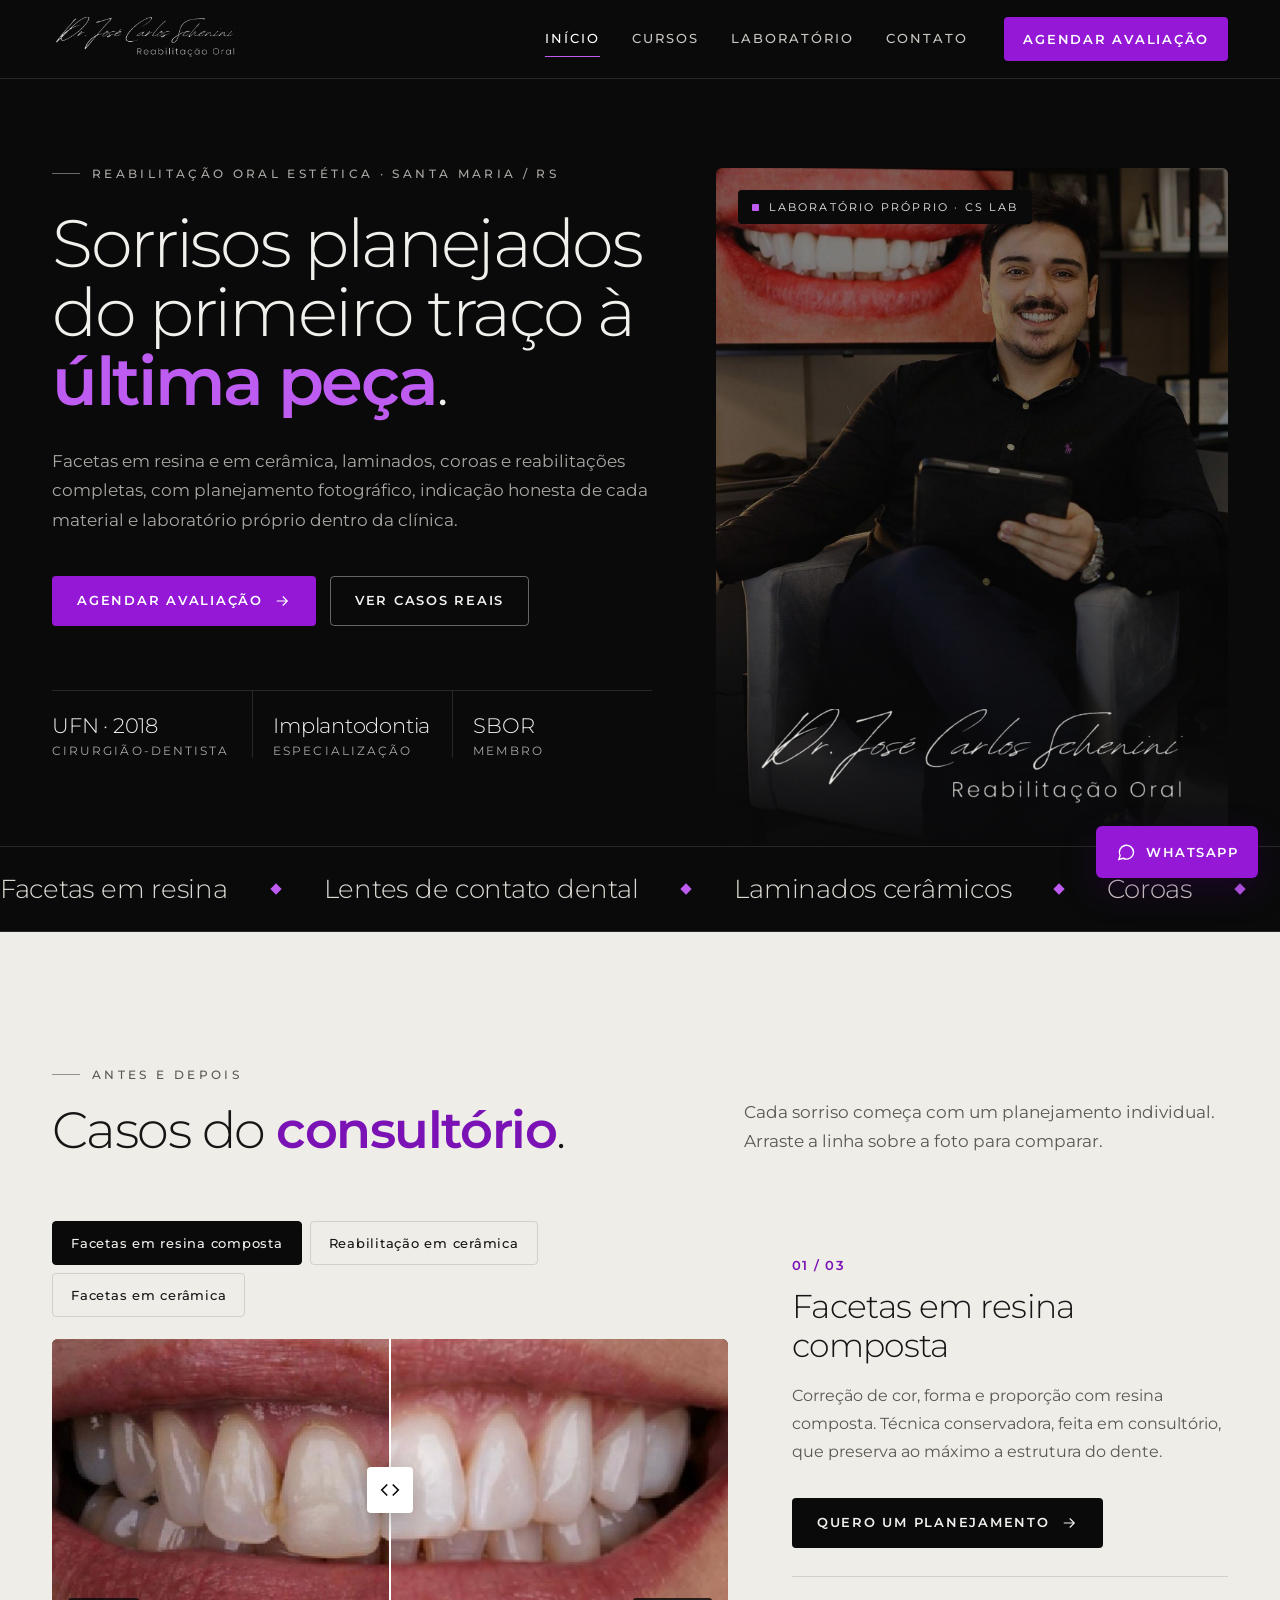
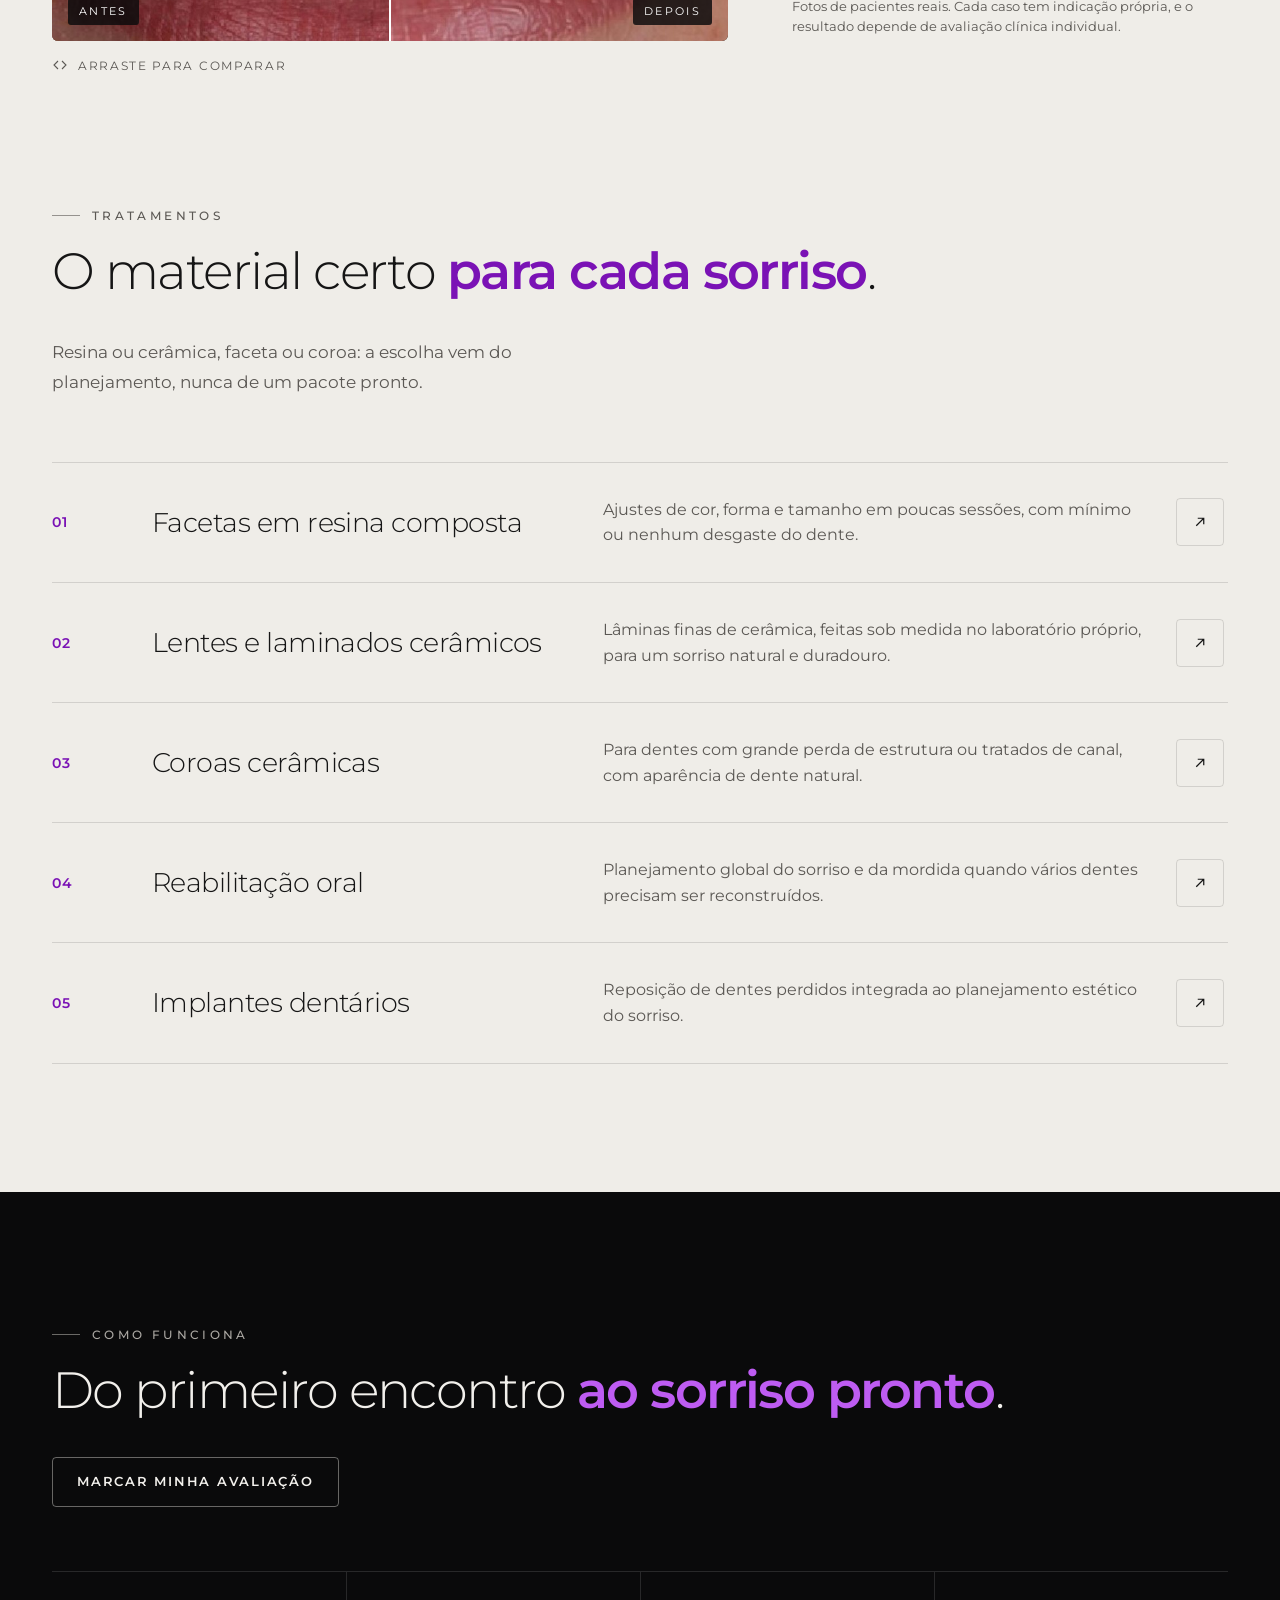
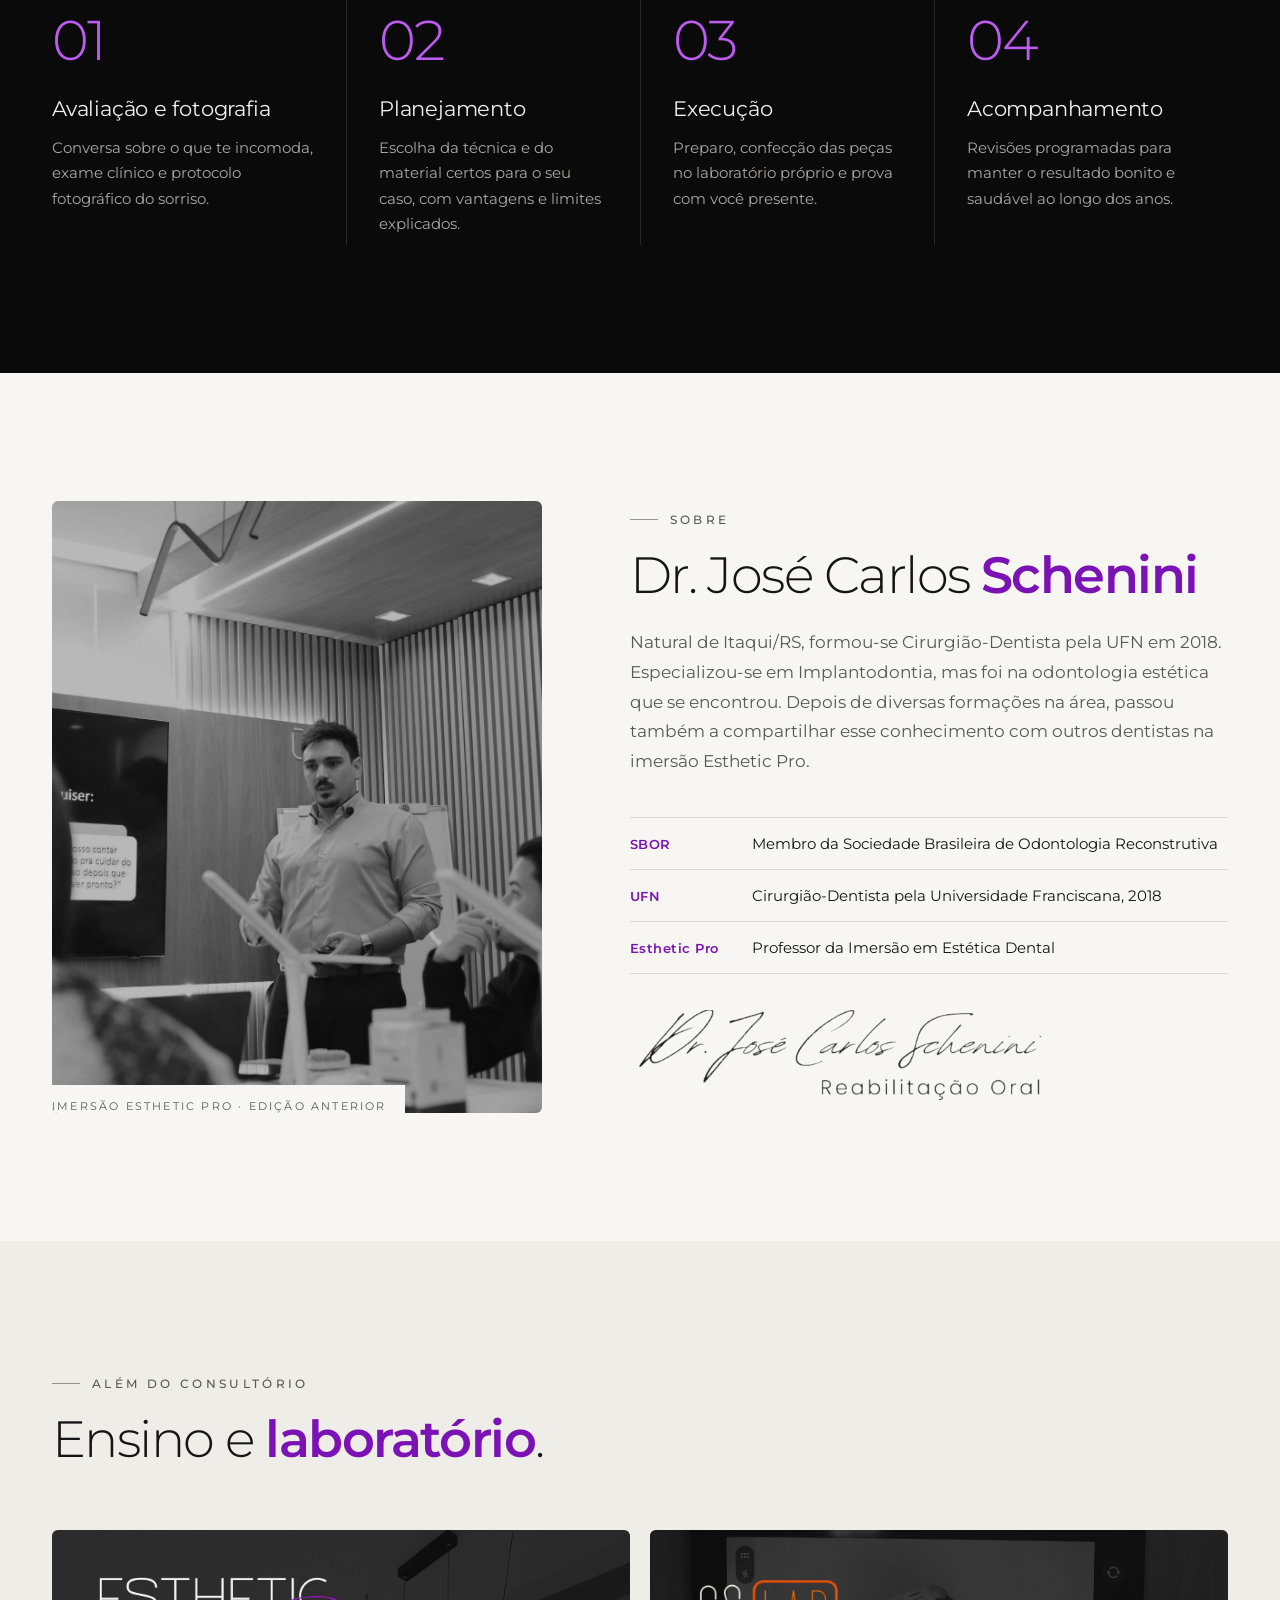
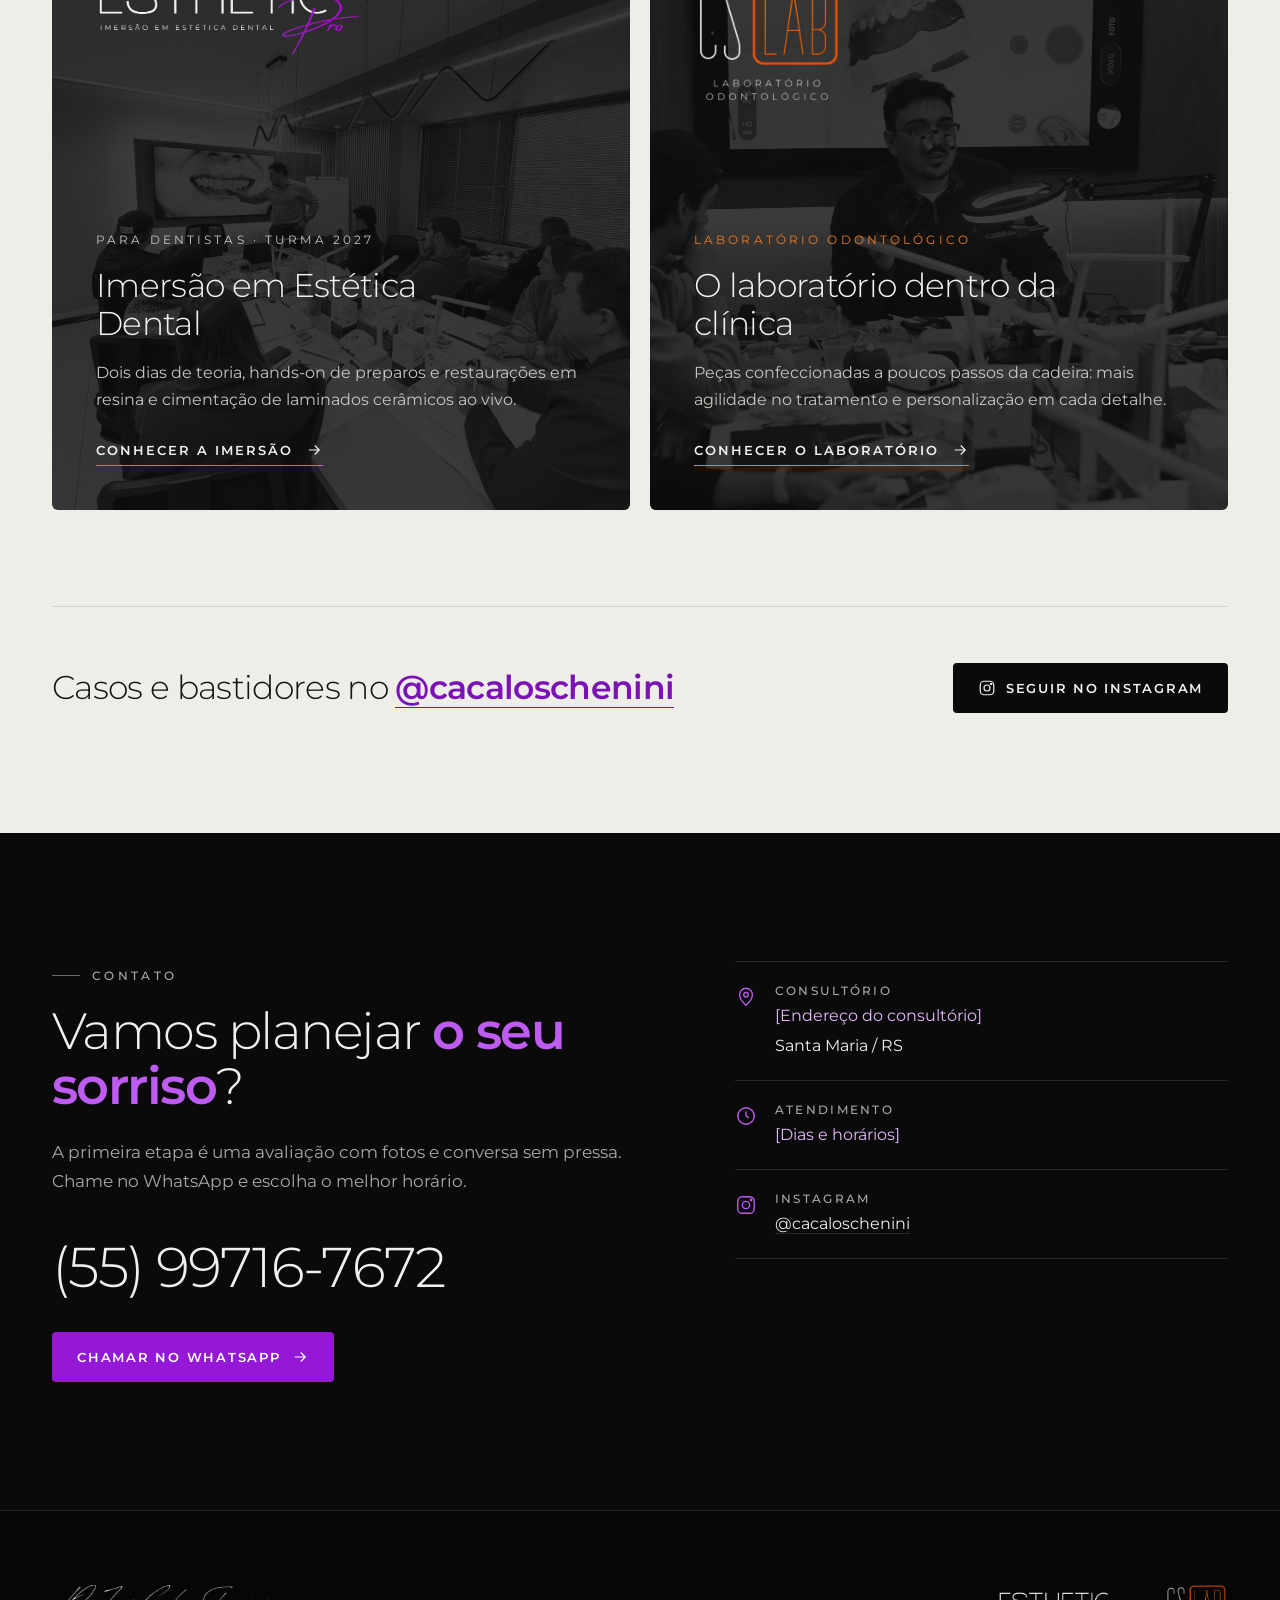
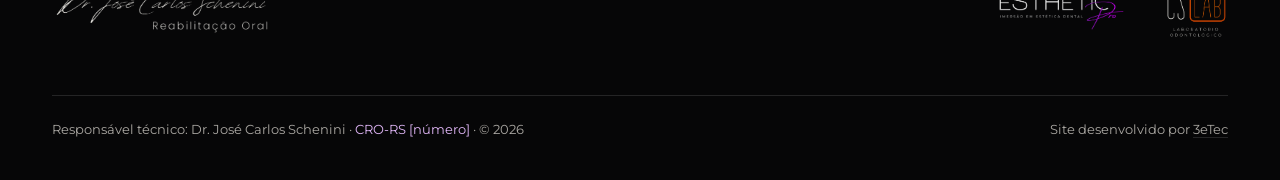
==== index.html @ 37d47362 "chore: og:url e imagens de compartilhamento com URL absoluta Co-Authored-By: Claude Opus 5.5 <norepl" ====
<!doctype html>
<html lang="pt-BR"><head>
<meta name="viewport" content="width=device-width, initial-scale=1">
<meta charset="utf-8">
<title>Dr. José Carlos Schenini | Reabilitação Oral</title>
<meta name="description" content="Reabilitação oral estética em Santa Maria/RS: facetas em resina e em cerâmica, laminados, coroas e implantes, com planejamento individual e laboratório próprio na clínica.">
<meta name="theme-color" content="#0A0A0B">
<meta property="og:type" content="website">
<meta property="og:url" content="https://dr-jose-carlos-schenini.vercel.app/">
<meta property="og:locale" content="pt_BR">
<meta property="og:site_name" content="Dr. José Carlos Schenini">
<meta property="og:title" content="Dr. José Carlos Schenini | Reabilitação Oral">
<meta property="og:description" content="Reabilitação oral estética em Santa Maria/RS: facetas em resina e em cerâmica, laminados, coroas e implantes, com planejamento individual e laboratório próprio na clínica.">
<meta property="og:image" content="https://dr-jose-carlos-schenini.vercel.app/img/retrato.jpg">
<meta property="og:image:width" content="985">
<meta property="og:image:height" content="1477">
<meta property="og:image:alt" content="Dr. José Carlos Schenini no consultório">
<meta name="twitter:card" content="summary_large_image">
<meta name="twitter:title" content="Dr. José Carlos Schenini | Reabilitação Oral">
<meta name="twitter:description" content="Reabilitação oral estética em Santa Maria/RS: facetas em resina e em cerâmica, laminados, coroas e implantes, com planejamento individual e laboratório próprio na clínica.">
<meta name="twitter:image" content="https://dr-jose-carlos-schenini.vercel.app/img/retrato.jpg">
<link rel="icon" href="/img/favicon.svg" type="image/svg+xml">
<link rel="icon" href="/img/favicon-32.png" type="image/png" sizes="32x32">
<link rel="apple-touch-icon" href="/img/apple-touch-icon.png">

<link rel="preconnect" href="https://fonts.googleapis.com"><link rel="stylesheet" href="https://fonts.googleapis.com/css2?family=Montserrat:wght@300;400;500;600;700&amp;display=swap"><link rel="stylesheet" href="/css/base.css">
<style>
.pg{--v:#9418D6;--v-h:#7C10B6;--v-l:#BE5CF2;--v-ink:#7A12B5;--o:#F07A1F;--ink:#0A0A0B;--ink2:#111113;--ink3:#19191C;--paper:#EFEDE8;--paper2:#F7F6F3;--tx:#151515;--mu:#5B5854;--mud:#ABA8A3;--ld:rgba(255,255,255,.12);--ll:rgba(20,20,20,.13);font-family:Montserrat,system-ui,sans-serif;color:var(--tx);background:var(--paper);-webkit-font-smoothing:antialiased;overflow-x:hidden;font-size:16px}
.dark{background:var(--ink);color:#F2F0EC}
.eyebrow{display:inline-flex;align-items:center;gap:12px;font-size:12px;letter-spacing:.28em;text-transform:uppercase;font-weight:500;color:var(--mu)}
.eyebrow::before{content:"";width:28px;height:1px;background:currentColor;opacity:.6}
.dark .eyebrow{color:var(--mud)}
.h2{font-family:Montserrat,system-ui,sans-serif;font-size:clamp(32px,4vw,56px);line-height:1.08;letter-spacing:-.03em;font-weight:300} /* [revisar: alternativa peso 200 para ainda mais leve] */
.h2 em{font-style:normal;color:var(--v-ink);font-weight:600}
.dark .h2 em{color:var(--v-l)}
.lead{font-size:17px;line-height:1.75;color:var(--mu);max-width:56ch}
.dark .lead{color:var(--mud)}
.btn{display:inline-flex;align-items:center;justify-content:center;gap:10px;min-height:50px;padding:0 24px;border-radius:4px;font-family:Montserrat,sans-serif;font-weight:600;font-size:12.5px;letter-spacing:.14em;text-transform:uppercase;text-decoration:none;border:1px solid transparent;transition:background .25s,color .25s,border-color .25s,transform .25s;cursor:pointer;white-space:nowrap}
.btn-v{background:var(--v);color:#fff}
.btn-v:hover{background:var(--v-h)}
.btn-line{border-color:rgba(242,240,236,.4);color:#F2F0EC}
.btn-dk{background:var(--ink);color:#F2F0EC}
.sec-head .h2{margin-top:20px}
.nav a.on{color:#fff;border-color:var(--v-l)}
.hero{position:relative;padding-top:80px;overflow:hidden}
.hero-g{display:grid;grid-template-columns:minmax(0,1.08fr) minmax(0,.92fr);gap:64px;align-items:end}
.hero-txt{padding-bottom:88px}
.hero h1{font-family:Montserrat,system-ui,sans-serif;font-size:clamp(40px,5.2vw,80px);line-height:1.04;letter-spacing:-.035em;margin-top:28px;font-weight:300} /* [revisar: alternativa clamp(44px,5.8vw,88px) se quiser o título maior] */
.hero h1 em{font-style:normal;color:var(--v-l);font-weight:600}
.hero .lead{margin-top:30px}
.hero-cta{display:flex;gap:14px;flex-wrap:wrap;margin-top:40px}
.facts{display:grid;grid-template-columns:repeat(3,minmax(0,1fr));margin-top:64px;border-top:1px solid var(--ld)}
.fact{padding:22px 20px 0 0}
.fact + .fact{padding-left:20px;border-left:1px solid var(--ld)}
.fact b{display:block;font-family:Montserrat,system-ui,sans-serif;font-weight:300;font-size:21px;color:#F2F0EC;letter-spacing:-.01em}
.fact span{display:block;margin-top:6px;font-size:11.5px;letter-spacing:.18em;text-transform:uppercase;color:var(--mud)}
.hero-ph{position:relative;aspect-ratio:4/5.3;border-radius:6px 6px 0 0;overflow:hidden;background:#1a1a1a}
.hero-ph img.ph{width:100%;height:100%;object-fit:cover;object-position:50% 18%;display:block;transform:scale(1.04);animation:zoomOut 2.4s cubic-bezier(.2,.7,.2,1) both}
.hero-ph::after{content:"";position:absolute;inset:auto 0 0 0;height:46%;background:linear-gradient(to top,rgba(10,10,11,.96),rgba(10,10,11,0))}
.hero-sig{position:absolute;left:7%;right:7%;bottom:34px;z-index:2}
.hero-sig img{width:100%;height:auto;display:block;animation:write 2.6s cubic-bezier(.6,.1,.3,1) .5s both}
.hero-badge{position:absolute;top:22px;left:22px;z-index:2;background:#0A0A0B;color:#F2F0EC;padding:10px 14px;border-radius:4px;font-size:11px;letter-spacing:.2em;text-transform:uppercase;display:flex;gap:10px;align-items:center}
.hero-badge i{width:7px;height:7px;background:var(--v-l);display:block;border-radius:1px}
.d2{animation-delay:.22s}
.d3{animation-delay:.34s}
.d4{animation-delay:.46s}
.d5{animation-delay:.58s}
@keyframes write{from{clip-path:inset(0 100% 0 0)}to{clip-path:inset(0 0 0 0)}}
@keyframes zoomOut{from{transform:scale(1.12)}to{transform:scale(1.04)}}
.mq{background:var(--ink);border-top:1px solid var(--ld);border-bottom:1px solid var(--ld);overflow:hidden;white-space:nowrap;padding:26px 0;color:#DCD8D2}
.mq-t{display:inline-flex;align-items:center;gap:44px;padding-right:44px;animation:mq 46s linear infinite;font-family:Montserrat,system-ui,sans-serif;font-size:26px;font-weight:300;letter-spacing:-.01em}
.mq-t i{width:8px;height:8px;background:var(--v-l);display:block;transform:rotate(45deg)}
@keyframes mq{to{transform:translateX(-50%)}}
.casos-g{display:grid;grid-template-columns:minmax(0,1.55fr) minmax(0,1fr);gap:64px;align-items:center}
.tabs{display:flex;gap:8px;flex-wrap:wrap;margin-bottom:22px}
.tab{appearance:none;border:1px solid var(--ll);background:transparent;color:var(--tx);min-height:44px;padding:0 18px;border-radius:4px;font-family:Montserrat,sans-serif;font-size:12.5px;font-weight:500;letter-spacing:.06em;cursor:pointer;transition:all .2s}
.tab:hover{border-color:var(--tx)}
.tab.on{background:var(--ink);color:#F2F0EC;border-color:var(--ink)}
.ba{position:relative;aspect-ratio:1200/536;border-radius:6px;overflow:hidden;background:#111;user-select:none;-webkit-user-select:none;touch-action:pan-y}
.ba img{position:absolute;inset:0;width:100%;height:100%;object-fit:cover;display:block;pointer-events:none}
.ba-b{position:absolute;inset:0;z-index:1}
.ba-line{position:absolute;top:0;bottom:0;width:2px;margin-left:-1px;background:#fff;z-index:2;pointer-events:none}
.ba-knob{position:absolute;top:50%;left:50%;width:46px;height:46px;margin:-23px 0 0 -23px;background:#fff;color:#0A0A0B;border-radius:4px;display:flex;align-items:center;justify-content:center;box-shadow:0 6px 24px rgba(0,0,0,.25)}
.ba-range{position:absolute;inset:0;width:100%;height:100%;margin:0;opacity:0;cursor:ew-resize;z-index:4}
.ba-tag{position:absolute;bottom:16px;z-index:3;background:rgba(10,10,11,.82);color:#fff;padding:7px 11px;font-size:10.5px;letter-spacing:.22em;text-transform:uppercase;border-radius:3px;pointer-events:none}
.ba-hint{display:flex;align-items:center;gap:10px;margin-top:16px;font-size:12px;letter-spacing:.14em;text-transform:uppercase;color:var(--mu)}
.case-n{font-family:Montserrat,system-ui,sans-serif;font-size:13px;color:var(--v-ink);letter-spacing:.1em;font-weight:600}
.case-t{font-family:Montserrat,system-ui,sans-serif;font-size:clamp(26px,2.6vw,36px);line-height:1.15;margin-top:14px;font-weight:300;letter-spacing:-.02em}
.case-d{margin-top:18px;font-size:16px;line-height:1.75;color:var(--mu)}
.case-note{margin-top:28px;padding-top:20px;border-top:1px solid var(--ll);font-size:12.5px;line-height:1.6;color:var(--mu)}
.tl{border-top:1px solid var(--ll)}
.tl-r{display:grid;grid-template-columns:72px minmax(0,1.05fr) minmax(0,1.35fr) 52px;gap:28px;align-items:center;padding:34px 0;border-bottom:1px solid var(--ll);text-decoration:none;color:inherit;transition:padding .35s cubic-bezier(.2,.7,.2,1),background .35s}
.tl-r:hover{padding-left:16px;padding-right:16px;background:var(--paper2)}
.tl-n{font-family:Montserrat,system-ui,sans-serif;font-size:14px;color:var(--v-ink);font-weight:600;letter-spacing:.06em}
.tl-t{font-family:Montserrat,system-ui,sans-serif;font-size:clamp(22px,2.1vw,30px);line-height:1.18;font-weight:300;letter-spacing:-.02em}
.tl-d{color:var(--mu);line-height:1.65;font-size:15.5px}
.tl-a{width:48px;height:48px;border:1px solid var(--ll);border-radius:4px;display:flex;align-items:center;justify-content:center;transition:all .3s}
.tl-r:hover .tl-a{background:var(--v);border-color:var(--v);color:#fff}
.steps{display:grid;grid-template-columns:repeat(4,minmax(0,1fr));gap:0;border-top:1px solid var(--ld)}
.step{padding:40px 32px 8px 0}
.step + .step{padding-left:32px;border-left:1px solid var(--ld)}
.step .step-n{font-family:Montserrat,system-ui,sans-serif;font-size:56px;line-height:1;color:var(--v-l);margin:0;font-weight:300;letter-spacing:-.04em}
.step h3{font-family:Montserrat,system-ui,sans-serif;font-size:21px;margin-top:28px;font-weight:400;letter-spacing:-.01em}
.step p{margin-top:14px;font-size:15px;line-height:1.7;color:var(--mud)}
.sobre{position:relative;background:var(--paper2)}
.sobre-g{display:grid;grid-template-columns:minmax(0,.9fr) minmax(0,1.1fr);gap:88px;align-items:center}
.sobre-ph{position:relative;aspect-ratio:4/5;border-radius:6px;overflow:hidden}
.sobre-ph img{width:100%;height:100%;object-fit:cover;display:block;filter:grayscale(1) contrast(1.05)}
.sobre-cap{position:absolute;left:0;bottom:0;background:var(--paper2);padding:14px 18px 0 0;font-size:11px;letter-spacing:.2em;text-transform:uppercase;color:var(--mu)}
.sobre p.lead{margin-top:26px}
.sobre-sig{margin-top:36px;width:min(420px,80%)}
.sobre-sig img{width:100%;height:auto;display:block}
.cred{list-style:none;padding:0;margin:40px 0 0;display:grid;gap:0;border-top:1px solid var(--ll)}
.cred li{display:flex;gap:18px;align-items:baseline;padding:16px 0;border-bottom:1px solid var(--ll);font-size:15px}
.cred b{font-family:Montserrat,system-ui,sans-serif;font-weight:600;font-size:13px;color:var(--v-ink);min-width:104px;flex:none;letter-spacing:.04em}
.fr-g{display:grid;grid-template-columns:repeat(2,minmax(0,1fr));gap:20px}
.fr{position:relative;min-height:580px;border-radius:6px;overflow:hidden;display:flex;flex-direction:column;justify-content:space-between;padding:44px;color:#F2F0EC;text-decoration:none;isolation:isolate}
.fr img.bg{position:absolute;inset:0;width:100%;height:100%;object-fit:cover;z-index:-2;filter:grayscale(1);transition:transform 1.2s cubic-bezier(.2,.7,.2,1)}
.fr::before{content:"";position:absolute;inset:0;z-index:-1;background:rgba(10,10,11,.78);transition:background .5s}
.fr:hover img.bg{transform:scale(1.05)}
.fr:hover::before{background:rgba(10,10,11,.7)}
.fr-logo{height:84px;width:auto;align-self:flex-start}
.fr-lab .fr-logo{height:132px}
.fr-k{font-size:12px;letter-spacing:.26em;text-transform:uppercase;color:var(--v-l)}
.fr-lab .fr-k{color:var(--o)}
.fr h3{font-family:Montserrat,system-ui,sans-serif;font-size:clamp(26px,2.6vw,36px);line-height:1.15;margin-top:16px;max-width:18ch;font-weight:300;letter-spacing:-.02em}
.fr p{margin-top:16px;color:#C9C5BF;line-height:1.7;max-width:44ch}
.fr-go{display:inline-flex;align-items:center;gap:12px;margin-top:28px;font-weight:600;font-size:12.5px;letter-spacing:.16em;text-transform:uppercase;padding-bottom:6px;border-bottom:1px solid var(--v-l)}
.fr-lab .fr-go{border-color:var(--o)}
.fr-go svg{transition:transform .3s}
.fr:hover .fr-go svg{transform:translateX(6px)}
.ig{display:flex;align-items:center;justify-content:space-between;gap:32px;flex-wrap:wrap;padding:56px 0;border-top:1px solid var(--ll)}
.ig-h{font-family:Montserrat,system-ui,sans-serif;font-size:clamp(24px,2.6vw,34px);line-height:1.2;font-weight:300;letter-spacing:-.02em}
.ig-h a{color:var(--v-ink);text-decoration:none;border-bottom:1px solid currentColor;font-weight:600}
.ct-g{display:grid;grid-template-columns:minmax(0,1.1fr) minmax(0,.9fr);gap:80px;align-items:start}
.ct-big{display:block;font-family:Montserrat,system-ui,sans-serif;font-size:clamp(34px,4.4vw,64px);line-height:1.05;margin-top:40px;text-decoration:none;color:#F2F0EC;transition:color .2s;font-weight:300;letter-spacing:-.03em}
.ct-big:hover{color:var(--v-l)}
.ct-list{list-style:none;margin:0;padding:0;border-top:1px solid var(--ld)}
.ct-list li{display:flex;gap:18px;padding:22px 0;border-bottom:1px solid var(--ld);align-items:flex-start}
.ct-list svg{flex:none;margin-top:2px;color:var(--v-l)}
.ct-list b{display:block;font-size:11.5px;letter-spacing:.2em;text-transform:uppercase;color:var(--mud);font-weight:500}
.ct-list span{display:block;margin-top:6px;font-size:16px;line-height:1.5}
.ct-list a{text-decoration:none;border-bottom:1px solid var(--ld)}
.ph-hold{color:#E2B8F9}
.fab{position:fixed;right:22px;bottom:22px;z-index:60;display:flex;align-items:center;gap:10px;background:var(--v);color:#fff;text-decoration:none;min-height:52px;padding:0 20px;border-radius:6px;font-weight:600;font-size:12.5px;letter-spacing:.12em;text-transform:uppercase;box-shadow:0 12px 32px rgba(60,0,90,.35);transition:background .2s,transform .2s}
.fab:hover{background:var(--v-h);transform:translateY(-2px)}
@media (max-width:1024px){
  .hero-g,.casos-g,.sobre-g,.ct-g{grid-template-columns:minmax(0,1fr);gap:48px}
  .hero-txt{padding-bottom:0}
  .hero-ph{max-width:560px;aspect-ratio:4/4.6}
  .steps{grid-template-columns:repeat(2,minmax(0,1fr))}
  .step:nth-child(3){padding-left:0;border-left:0}
  .fr-g{grid-template-columns:minmax(0,1fr)}
}
@media (max-width:860px){
  .tl-r{grid-template-columns:44px minmax(0,1fr) 48px;gap:8px 16px;padding:26px 0}
  .tl-d{grid-column:2 / 3}
  .tl-a{grid-row:1 / 3;grid-column:3}
}
@media (max-width:640px){
  .hero{padding-top:48px}
  .facts{grid-template-columns:minmax(0,1fr)}
  .fact,.fact + .fact{padding:16px 0;border-left:0;border-bottom:1px solid var(--ld)}
  .steps{grid-template-columns:minmax(0,1fr)}
  .step,.step + .step{padding:32px 0 8px;border-left:0}
  .step + .step{border-top:1px solid var(--ld)}
  .fr{min-height:500px;padding:28px}
  .mq-t{font-size:22px}
  .fab span{display:none}
  .fab{padding:0 16px}
}
</style></head>
<body>




<div>

<div class="pg" style="--v: #9418D6">

<header class="hdr">
<div class="wrap hdr-in">
<a class="brand" href="/" aria-label="Dr. José Carlos Schenini: página inicial"><img src="/img/sig-light.png" alt="Dr. José Carlos Schenini, Reabilitação Oral"></a>
<nav class="nav" aria-label="Principal">
<a class="on" href="/">Início</a>
<a href="/cursos">Cursos</a>
<a href="/laboratorio">Laboratório</a>
<a href="#contato">Contato</a>
</nav>
<a class="btn btn-v" href="https://wa.me/5555997167672?text=Ol%C3%A1%2C%20Dr.%20Jos%C3%A9%20Carlos!%20Vim%20pelo%20site%20e%20gostaria%20de%20agendar%20uma%20avalia%C3%A7%C3%A3o." target="_blank" rel="noopener">Agendar avaliação</a>
</div>
</header>

<section class="hero dark">
<div class="wrap hero-g">
<div class="hero-txt">
<p class="eyebrow rise d1">Reabilitação oral estética · Santa Maria / RS</p>
<h1 class="rise d2">Sorrisos planejados do primeiro traço à <em>última peça</em>.</h1>
<p class="lead rise d3">Facetas em resina e em cerâmica, laminados, coroas e reabilitações completas, com planejamento fotográfico, indicação honesta de cada material e laboratório próprio dentro da clínica.</p>
<div class="hero-cta rise d4">
<a class="btn btn-v" href="https://wa.me/5555997167672?text=Ol%C3%A1%2C%20Dr.%20Jos%C3%A9%20Carlos!%20Vim%20pelo%20site%20e%20gostaria%20de%20agendar%20uma%20avalia%C3%A7%C3%A3o." target="_blank" rel="noopener">Agendar avaliação <svg width="18" height="18" viewBox="0 0 24 24" fill="none" stroke="currentColor" stroke-width="1.6" aria-hidden="true"><path d="M5 12h14M13 6l6 6-6 6"></path></svg></a>
<a class="btn btn-line" href="#casos">Ver casos reais</a>
</div>
<div class="facts rise d5">
<div class="fact"><b>UFN · 2018</b><span>Cirurgião-dentista</span></div>
<div class="fact"><b>Implantodontia</b><span>Especialização</span></div>
<div class="fact"><b>SBOR</b><span>Membro</span></div>
</div>
</div>
<div class="hero-ph">
<img class="ph" src="/img/retrato.jpg" alt="Dr. José Carlos Schenini sorrindo no consultório, com um tablet nas mãos">
<p class="hero-badge"><i></i>Laboratório próprio · CS LAB</p>
<div class="hero-sig"><img src="/img/sig-light.png" alt=""></div>
</div>
</div>
</section>

<div class="mq" aria-hidden="true">
<div class="mq-t">
<span>Facetas em resina</span><i></i><span>Lentes de contato dental</span><i></i><span>Laminados cerâmicos</span><i></i><span>Coroas</span><i></i><span>Reabilitação oral</span><i></i><span>Implantes</span><i></i>
<span>Facetas em resina</span><i></i><span>Lentes de contato dental</span><i></i><span>Laminados cerâmicos</span><i></i><span>Coroas</span><i></i><span>Reabilitação oral</span><i></i><span>Implantes</span><i></i>
</div>
</div>

<section class="sec" id="casos">
<div class="wrap">
<div class="sec-head rv">
<div>
<p class="eyebrow">Antes e depois</p>
<h2 class="h2">Casos do <em>consultório</em>.</h2>
</div>
<p class="lead" style="max-width: 44ch">Cada sorriso começa com um planejamento individual. Arraste a linha sobre a foto para comparar.</p>
</div>
<div class="casos-g">
<div class="rv">
<div class="tabs" role="tablist" aria-label="Escolha o caso">

<button class="tab on" type="button" role="tab" aria-selected="true">Facetas em resina composta</button>

<button class="tab " type="button" role="tab" aria-selected="false">Reabilitação em cerâmica</button>

<button class="tab " type="button" role="tab" aria-selected="false">Facetas em cerâmica</button>

</div>
<div class="ba">
<img src="/img/caso-resina-depois.jpg" alt="Depois: Facetas em resina composta">
<div class="ba-b" style="clip-path: inset(0 50% 0 0)"><img src="/img/caso-resina-antes.jpg" alt="Antes: Facetas em resina composta"></div>
<span class="ba-tag" style="left: 16px">Antes</span>
<span class="ba-tag" style="right: 16px">Depois</span>
<div class="ba-line" style="left: 50%"><span class="ba-knob"><svg width="22" height="22" viewBox="0 0 24 24" fill="none" stroke="currentColor" stroke-width="1.8" aria-hidden="true"><path d="M9 6l-6 6 6 6M15 6l6 6-6 6"></path></svg></span></div>
<input class="ba-range" type="range" min="0" max="100" step="1" value="50" aria-label="Comparar antes e depois">
</div>
<p class="ba-hint"><svg width="16" height="16" viewBox="0 0 24 24" fill="none" stroke="currentColor" stroke-width="1.6" aria-hidden="true"><path d="M9 6l-6 6 6 6M15 6l6 6-6 6"></path></svg>Arraste para comparar</p>
</div>
<div class="rv">
<p class="case-n">01 / 03</p>
<h3 class="case-t">Facetas em resina composta</h3>
<p class="case-d">Correção de cor, forma e proporção com resina composta. Técnica conservadora, feita em consultório, que preserva ao máximo a estrutura do dente.</p>
<a class="btn btn-dk" style="margin-top: 32px" href="https://wa.me/5555997167672?text=Ol%C3%A1%2C%20Dr.%20Jos%C3%A9%20Carlos!%20Vim%20pelo%20site%20e%20gostaria%20de%20agendar%20uma%20avalia%C3%A7%C3%A3o." target="_blank" rel="noopener">Quero um planejamento <svg width="18" height="18" viewBox="0 0 24 24" fill="none" stroke="currentColor" stroke-width="1.6" aria-hidden="true"><path d="M5 12h14M13 6l6 6-6 6"></path></svg></a>
<p class="case-note">Fotos de pacientes reais. Cada caso tem indicação própria, e o resultado depende de avaliação clínica individual.</p>
</div>
</div>
</div>
</section>

<section class="sec" style="padding-top: 0">
<div class="wrap">
<div class="sec-head rv">
<div>
<p class="eyebrow">Tratamentos</p>
<h2 class="h2">O material certo <em>para cada sorriso</em>.</h2>
</div>
<p class="lead" style="max-width: 46ch">Resina ou cerâmica, faceta ou coroa: a escolha vem do planejamento, nunca de um pacote pronto.</p>
</div>
<div class="tl">

<a class="tl-r rv" href="https://wa.me/5555997167672?text=Ol%C3%A1%2C%20Dr.%20Jos%C3%A9%20Carlos!%20Vim%20pelo%20site%20e%20quero%20saber%20mais%20sobre%20facetas%20em%20resina%20composta." target="_blank" rel="noopener">
<span class="tl-n">01</span>
<span class="tl-t">Facetas em resina composta</span>
<span class="tl-d">Ajustes de cor, forma e tamanho em poucas sessões, com mínimo ou nenhum desgaste do dente.</span>
<span class="tl-a" aria-hidden="true"><svg width="18" height="18" viewBox="0 0 24 24" fill="none" stroke="currentColor" stroke-width="1.6"><path d="M7 17L17 7M9 7h8v8"></path></svg></span>
</a>

<a class="tl-r rv" href="https://wa.me/5555997167672?text=Ol%C3%A1%2C%20Dr.%20Jos%C3%A9%20Carlos!%20Vim%20pelo%20site%20e%20quero%20saber%20mais%20sobre%20lentes%20e%20laminados%20cer%C3%A2micos." target="_blank" rel="noopener">
<span class="tl-n">02</span>
<span class="tl-t">Lentes e laminados cerâmicos</span>
<span class="tl-d">Lâminas finas de cerâmica, feitas sob medida no laboratório próprio, para um sorriso natural e duradouro.</span>
<span class="tl-a" aria-hidden="true"><svg width="18" height="18" viewBox="0 0 24 24" fill="none" stroke="currentColor" stroke-width="1.6"><path d="M7 17L17 7M9 7h8v8"></path></svg></span>
</a>

<a class="tl-r rv" href="https://wa.me/5555997167672?text=Ol%C3%A1%2C%20Dr.%20Jos%C3%A9%20Carlos!%20Vim%20pelo%20site%20e%20quero%20saber%20mais%20sobre%20coroas%20cer%C3%A2micas." target="_blank" rel="noopener">
<span class="tl-n">03</span>
<span class="tl-t">Coroas cerâmicas</span>
<span class="tl-d">Para dentes com grande perda de estrutura ou tratados de canal, com aparência de dente natural.</span>
<span class="tl-a" aria-hidden="true"><svg width="18" height="18" viewBox="0 0 24 24" fill="none" stroke="currentColor" stroke-width="1.6"><path d="M7 17L17 7M9 7h8v8"></path></svg></span>
</a>

<a class="tl-r rv" href="https://wa.me/5555997167672?text=Ol%C3%A1%2C%20Dr.%20Jos%C3%A9%20Carlos!%20Vim%20pelo%20site%20e%20quero%20saber%20mais%20sobre%20reabilita%C3%A7%C3%A3o%20oral." target="_blank" rel="noopener">
<span class="tl-n">04</span>
<span class="tl-t">Reabilitação oral</span>
<span class="tl-d">Planejamento global do sorriso e da mordida quando vários dentes precisam ser reconstruídos.</span>
<span class="tl-a" aria-hidden="true"><svg width="18" height="18" viewBox="0 0 24 24" fill="none" stroke="currentColor" stroke-width="1.6"><path d="M7 17L17 7M9 7h8v8"></path></svg></span>
</a>

<a class="tl-r rv" href="https://wa.me/5555997167672?text=Ol%C3%A1%2C%20Dr.%20Jos%C3%A9%20Carlos!%20Vim%20pelo%20site%20e%20quero%20saber%20mais%20sobre%20implantes%20dent%C3%A1rios." target="_blank" rel="noopener">
<span class="tl-n">05</span>
<span class="tl-t">Implantes dentários</span>
<span class="tl-d">Reposição de dentes perdidos integrada ao planejamento estético do sorriso.</span>
<span class="tl-a" aria-hidden="true"><svg width="18" height="18" viewBox="0 0 24 24" fill="none" stroke="currentColor" stroke-width="1.6"><path d="M7 17L17 7M9 7h8v8"></path></svg></span>
</a>

</div>
</div>
</section>

<section class="sec dark">
<div class="wrap">
<div class="sec-head rv">
<div>
<p class="eyebrow">Como funciona</p>
<h2 class="h2">Do primeiro encontro <em>ao sorriso pronto</em>.</h2>
</div>
<a class="btn btn-line" href="https://wa.me/5555997167672?text=Ol%C3%A1%2C%20Dr.%20Jos%C3%A9%20Carlos!%20Vim%20pelo%20site%20e%20gostaria%20de%20agendar%20uma%20avalia%C3%A7%C3%A3o." target="_blank" rel="noopener">Marcar minha avaliação</a>
</div>
<div class="steps">
<div class="step rv"><p class="step-n">01</p><h3>Avaliação e fotografia</h3><p>Conversa sobre o que te incomoda, exame clínico e protocolo fotográfico do sorriso.</p></div>
<div class="step rv"><p class="step-n">02</p><h3>Planejamento</h3><p>Escolha da técnica e do material certos para o seu caso, com vantagens e limites explicados.</p></div>
<div class="step rv"><p class="step-n">03</p><h3>Execução</h3><p>Preparo, confecção das peças no laboratório próprio e prova com você presente.</p></div>
<div class="step rv"><p class="step-n">04</p><h3>Acompanhamento</h3><p>Revisões programadas para manter o resultado bonito e saudável ao longo dos anos.</p></div>
</div>
</div>
</section>

<section class="sec sobre" id="sobre">
<div class="wrap sobre-g">
<div class="sobre-ph rv">
<img src="/img/palestra.jpg" alt="Dr. José Carlos ministrando aula na imersão Esthetic Pro">
<p class="sobre-cap">Imersão Esthetic Pro · edição anterior</p>
</div>
<div class="rv">
<p class="eyebrow">Sobre</p>
<h2 class="h2" style="margin-top: 20px">Dr. José Carlos <em>Schenini</em></h2>
<p class="lead">Natural de Itaqui/RS, formou-se Cirurgião-Dentista pela UFN em 2018. Especializou-se em Implantodontia, mas foi na odontologia estética que se encontrou. Depois de diversas formações na área, passou também a compartilhar esse conhecimento com outros dentistas na imersão Esthetic Pro.</p>
<ul class="cred">
<li><b>SBOR</b>Membro da Sociedade Brasileira de Odontologia Reconstrutiva</li>
<li><b>UFN</b>Cirurgião-Dentista pela Universidade Franciscana, 2018</li>
<li><b>Esthetic Pro</b>Professor da Imersão em Estética Dental</li>
</ul>
<div class="sobre-sig"><img src="/img/sig-dark.png" alt="Assinatura do Dr. José Carlos Schenini, Reabilitação Oral"></div>
</div>
</div>
</section>

<section class="sec" style="background: var(--paper); padding-bottom: 64px">
<div class="wrap">
<div class="sec-head rv">
<div>
<p class="eyebrow">Além do consultório</p>
<h2 class="h2">Ensino e <em>laboratório</em>.</h2>
</div>
</div>
<div class="fr-g">
<a class="fr rv" href="/cursos">
<img class="bg" src="/img/turma.jpg" alt="">
<img class="fr-logo" src="/img/esthetic-light.png" alt="Esthetic Pro, Imersão em Estética Dental">
<div>
<p class="fr-k">Para dentistas · Turma 2027</p>
<h3>Imersão em Estética Dental</h3>
<p>Dois dias de teoria, hands-on de preparos e restaurações em resina e cimentação de laminados cerâmicos ao vivo.</p>
<span class="fr-go">Conhecer a imersão <svg width="18" height="18" viewBox="0 0 24 24" fill="none" stroke="currentColor" stroke-width="1.6" aria-hidden="true"><path d="M5 12h14M13 6l6 6-6 6"></path></svg></span>
</div>
</a>
<a class="fr fr-lab rv" href="/laboratorio">
<img class="bg" src="/img/bancada.jpg" alt="">
<img class="fr-logo" src="/img/cslab-light.png" alt="CS LAB, Laboratório Odontológico">
<div>
<p class="fr-k">Laboratório odontológico</p>
<h3>O laboratório dentro da clínica</h3>
<p>Peças confeccionadas a poucos passos da cadeira: mais agilidade no tratamento e personalização em cada detalhe.</p>
<span class="fr-go">Conhecer o laboratório <svg width="18" height="18" viewBox="0 0 24 24" fill="none" stroke="currentColor" stroke-width="1.6" aria-hidden="true"><path d="M5 12h14M13 6l6 6-6 6"></path></svg></span>
</div>
</a>
</div>
<div class="ig rv" style="margin-top: 96px">
<p class="ig-h">Casos e bastidores no <a href="https://www.instagram.com/cacaloschenini/" target="_blank" rel="noopener">@cacaloschenini</a></p>
<a class="btn btn-dk" href="https://www.instagram.com/cacaloschenini/" target="_blank" rel="noopener"><svg width="18" height="18" viewBox="0 0 24 24" fill="none" stroke="currentColor" stroke-width="1.6" aria-hidden="true"><rect x="3" y="3" width="18" height="18" rx="5"></rect><circle cx="12" cy="12" r="4"></circle><circle cx="17.5" cy="6.5" r="0.8"></circle></svg>Seguir no Instagram</a>
</div>
</div>
</section>

<section class="sec dark" id="contato">
<div class="wrap ct-g">
<div class="rv">
<p class="eyebrow">Contato</p>
<h2 class="h2" style="margin-top: 20px">Vamos planejar <em>o seu sorriso</em>?</h2>
<p class="lead" style="margin-top: 24px">A primeira etapa é uma avaliação com fotos e conversa sem pressa. Chame no WhatsApp e escolha o melhor horário.</p>
<a class="ct-big" href="https://wa.me/5555997167672?text=Ol%C3%A1%2C%20Dr.%20Jos%C3%A9%20Carlos!%20Vim%20pelo%20site%20e%20gostaria%20de%20agendar%20uma%20avalia%C3%A7%C3%A3o." target="_blank" rel="noopener">(55) 99716-7672</a>
<a class="btn btn-v" style="margin-top: 36px" href="https://wa.me/5555997167672?text=Ol%C3%A1%2C%20Dr.%20Jos%C3%A9%20Carlos!%20Vim%20pelo%20site%20e%20gostaria%20de%20agendar%20uma%20avalia%C3%A7%C3%A3o." target="_blank" rel="noopener">Chamar no WhatsApp <svg width="18" height="18" viewBox="0 0 24 24" fill="none" stroke="currentColor" stroke-width="1.6" aria-hidden="true"><path d="M5 12h14M13 6l6 6-6 6"></path></svg></a>
</div>
<ul class="ct-list rv">
<li><svg width="22" height="22" viewBox="0 0 24 24" fill="none" stroke="currentColor" stroke-width="1.5" aria-hidden="true"><path d="M12 21s-7-6.2-7-11.5a7 7 0 0 1 14 0C19 14.8 12 21 12 21z"></path><circle cx="12" cy="9.5" r="2.5"></circle></svg><div><b>Consultório</b><span class="ph-hold">[Endereço do consultório]</span><span>Santa Maria / RS</span></div></li>
<li><svg width="22" height="22" viewBox="0 0 24 24" fill="none" stroke="currentColor" stroke-width="1.5" aria-hidden="true"><circle cx="12" cy="12" r="9"></circle><path d="M12 7v5l3 2"></path></svg><div><b>Atendimento</b><span class="ph-hold">[Dias e horários]</span></div></li>
<li><svg width="22" height="22" viewBox="0 0 24 24" fill="none" stroke="currentColor" stroke-width="1.5" aria-hidden="true"><rect x="3" y="3" width="18" height="18" rx="5"></rect><circle cx="12" cy="12" r="4"></circle><circle cx="17.5" cy="6.5" r="0.8"></circle></svg><div><b>Instagram</b><span><a href="https://www.instagram.com/cacaloschenini/" target="_blank" rel="noopener">@cacaloschenini</a></span></div></li>
</ul>
</div>
</section>

<footer class="ft">
<div class="wrap">
<div class="ft-top">
<img src="/img/sig-light.png" alt="Dr. José Carlos Schenini, Reabilitação Oral" style="height: 52px; width: auto; display: block">
<div class="ft-logos">
<a href="/cursos" aria-label="Esthetic Pro"><img src="/img/esthetic-light.png" alt="Esthetic Pro" style="height: 40px"></a>
<a href="/laboratorio" aria-label="CS LAB"><img src="/img/cslab-light.png" alt="CS LAB" style="height: 56px"></a>
</div>
</div>
<div class="ft-bot">
<p>Responsável técnico: Dr. José Carlos Schenini · <span class="ph-hold">CRO-RS [número]</span> · © 2026</p>
<p>Site desenvolvido por <a href="https://arthur-portfolio-lps.vercel.app" target="_blank" rel="noopener">3eTec</a></p>
</div>
</div>
</footer>

<a class="fab" href="https://wa.me/5555997167672?text=Ol%C3%A1%2C%20Dr.%20Jos%C3%A9%20Carlos!%20Vim%20pelo%20site%20e%20gostaria%20de%20agendar%20uma%20avalia%C3%A7%C3%A3o." target="_blank" rel="noopener" aria-label="Falar no WhatsApp"><svg width="20" height="20" viewBox="0 0 24 24" fill="none" stroke="currentColor" stroke-width="1.7" aria-hidden="true"><path d="M21 12a8.5 8.5 0 0 1-12.4 7.5L3.5 21l1.4-4.8A8.5 8.5 0 1 1 21 12z"></path></svg><span>WhatsApp</span></a>

</div>
</div><script src="/js/app.js" defer></script>
</body></html>
---- css/base.css ----
/* Estilos compartilhados pelas 3 páginas. O específico de cada página fica no <style> dela. */
body{margin:0;background:#0A0A0B}
*{box-sizing:border-box}
a{color:inherit}
.wrap{max-width:1240px;margin:0 auto;padding:0 32px}
h1,h2,h3,p{margin:0}
h1,h2,h3{font-weight:400}
.btn svg{transition:transform .25s}
.btn:hover svg{transform:translateX(4px)}
.btn-line:hover{border-color:#F2F0EC;background:#F2F0EC;color:#0A0A0B}
.btn-dk:hover{background:#2A2A2E}
.sec{padding:128px 0}
.sec-head{display:flex;justify-content:space-between;align-items:flex-end;gap:40px;margin-bottom:64px;flex-wrap:wrap}
.hdr{position:sticky;top:0;z-index:50;background:#0A0A0B;border-bottom:1px solid var(--ld);color:#F2F0EC}
.hdr-in{display:flex;align-items:center;gap:36px;height:78px}
.brand{display:block;line-height:0}
.brand img{height:44px;width:auto}
.nav{display:flex;gap:32px;margin-left:auto}
.nav a{color:#C9C5BF;text-decoration:none;font-size:12.5px;letter-spacing:.16em;text-transform:uppercase;font-weight:500;padding:10px 0;border-bottom:1px solid transparent;transition:color .2s,border-color .2s;white-space:nowrap}
.nav a:hover{color:#fff}
.hdr .btn{min-height:44px;padding:0 18px}
.rise{animation:rise 1s cubic-bezier(.2,.7,.2,1) both}
.d1{animation-delay:.1s}
@keyframes rise{from{opacity:0;transform:translateY(26px)}to{opacity:1;transform:none}}
.ft{background:#060607;color:#ABA8A3;padding:72px 0 40px;border-top:1px solid var(--ld)}
.ft-top{display:flex;justify-content:space-between;align-items:center;gap:40px;flex-wrap:wrap}
.ft-logos{display:flex;align-items:center;gap:40px;flex-wrap:wrap}
.ft-logos img{display:block;width:auto}
.ft-bot{display:flex;justify-content:space-between;gap:24px;flex-wrap:wrap;margin-top:56px;padding-top:24px;border-top:1px solid var(--ld);font-size:12.5px;line-height:1.6}
.ft-bot a{text-decoration:none;border-bottom:1px solid var(--ld)}
.ft-bot a:hover{color:#fff}
@supports (animation-timeline: view()){
  .rv{animation:rise linear both;animation-timeline:view();animation-range:entry 0% entry 38%}
}
@media (prefers-reduced-motion: reduce){
  *{animation:none!important;transition:none!important}
}
@media (max-width:860px){
  .hdr-in{flex-wrap:wrap;height:auto;padding:12px 0 0;gap:10px 16px}
  .brand img{height:36px}
  .hdr .btn{margin-left:auto;min-height:44px;padding:0 14px;font-size:11.5px}
  .nav{order:3;width:100%;margin:0;overflow-x:auto;gap:24px;padding-bottom:2px}
}
@media (max-width:640px){
  .wrap{padding:0 20px}
  .sec{padding:88px 0}
}
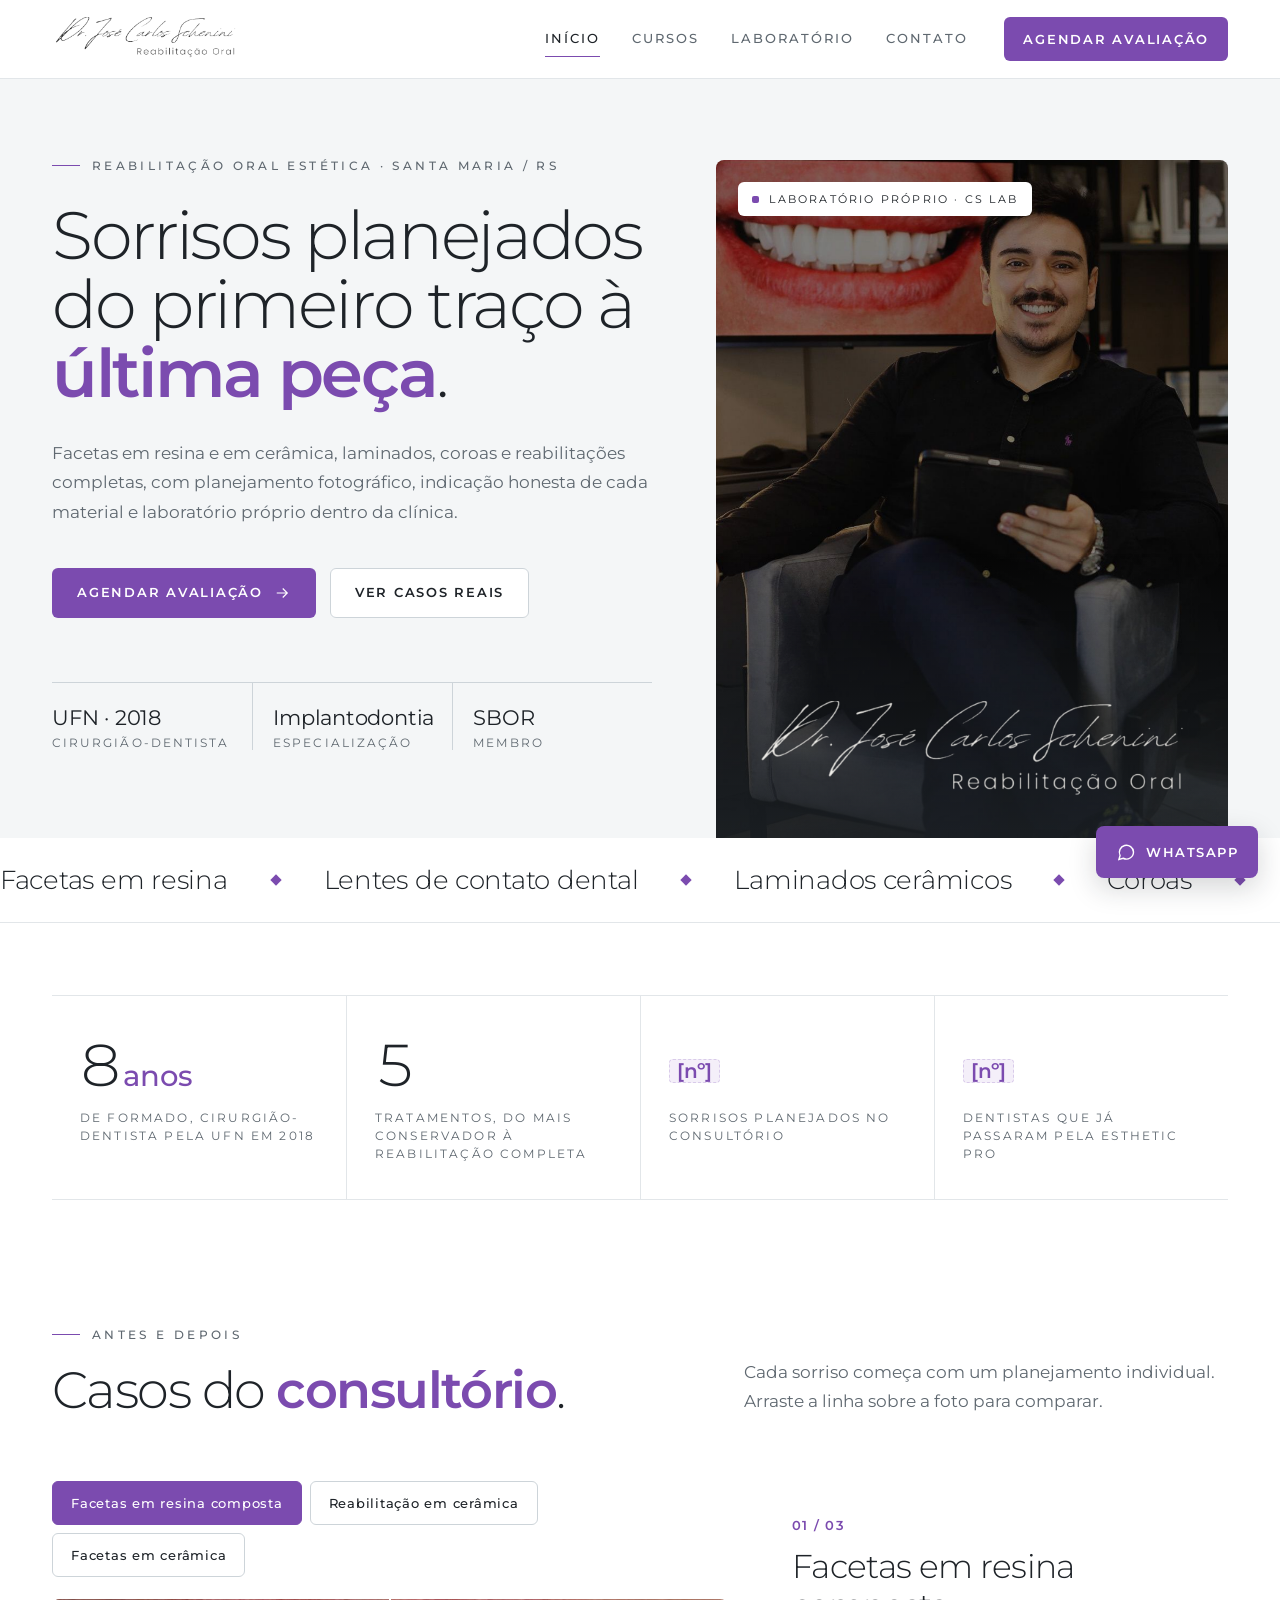
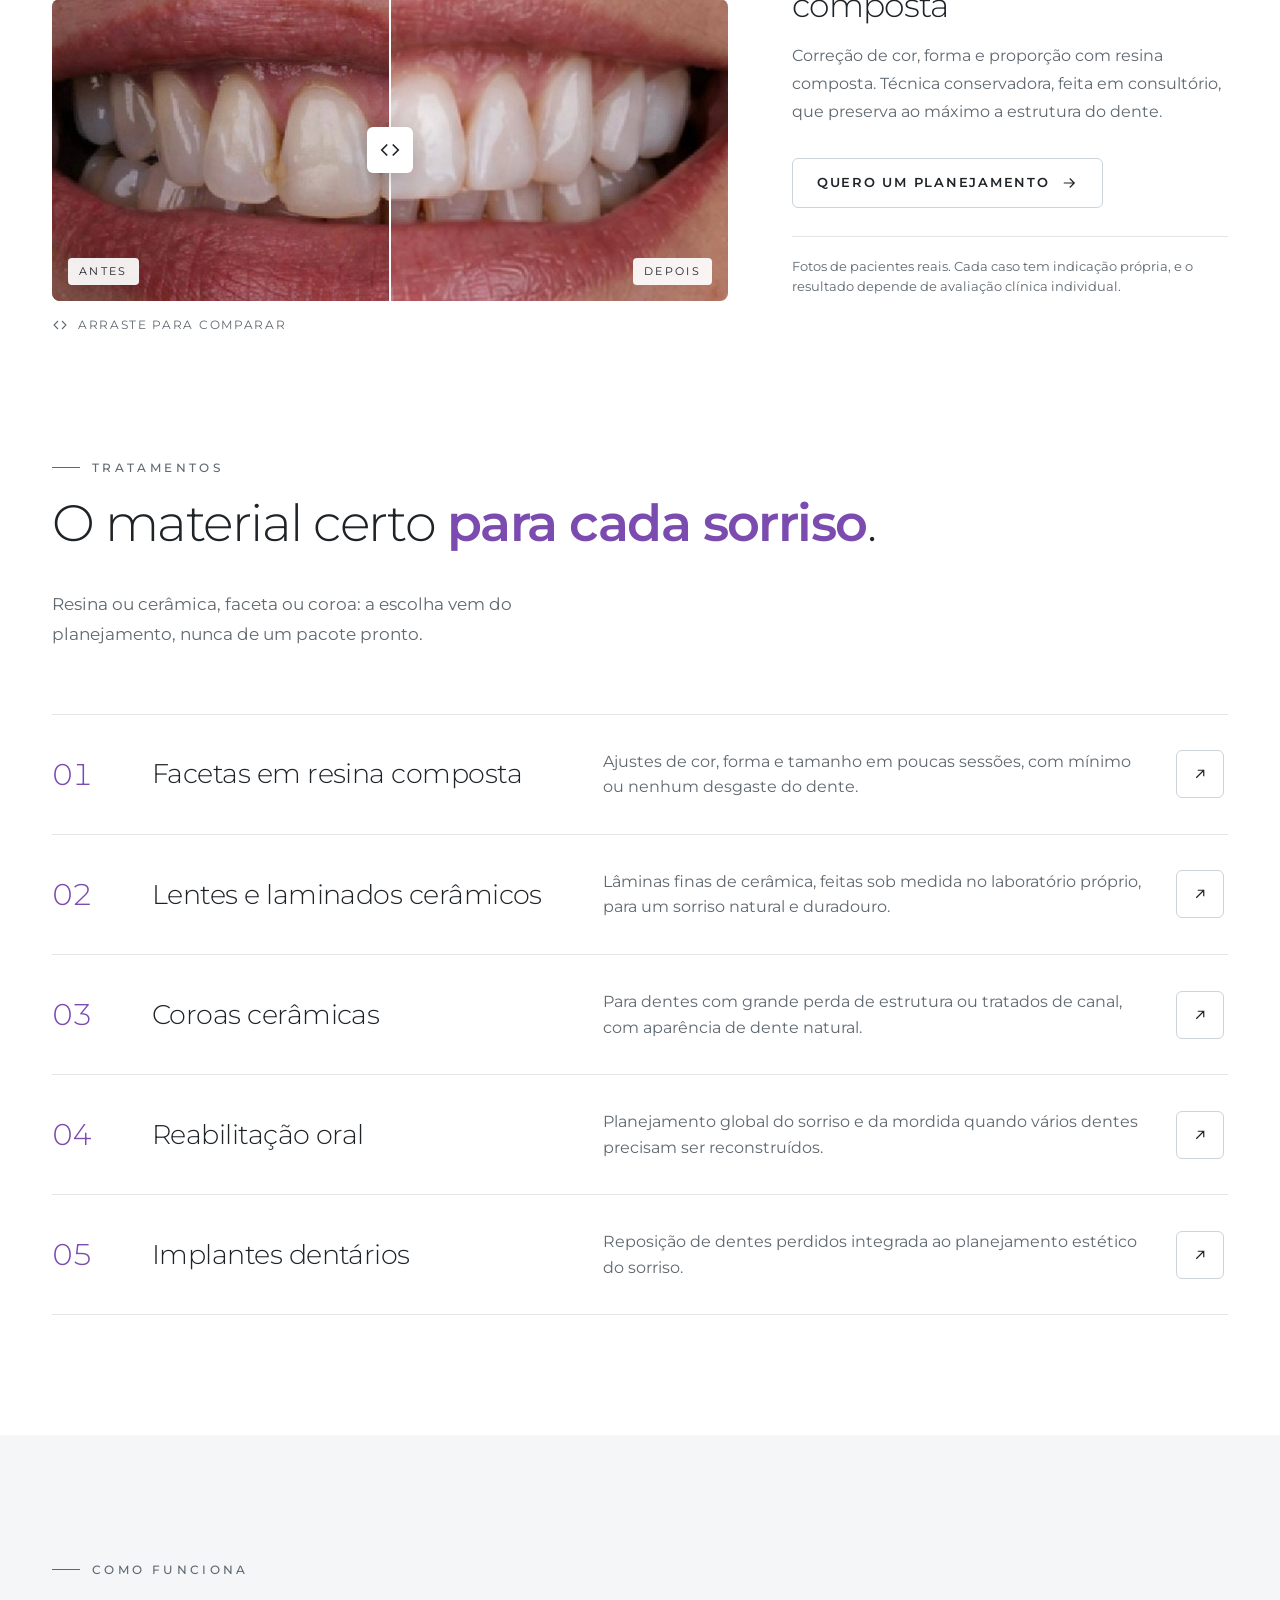
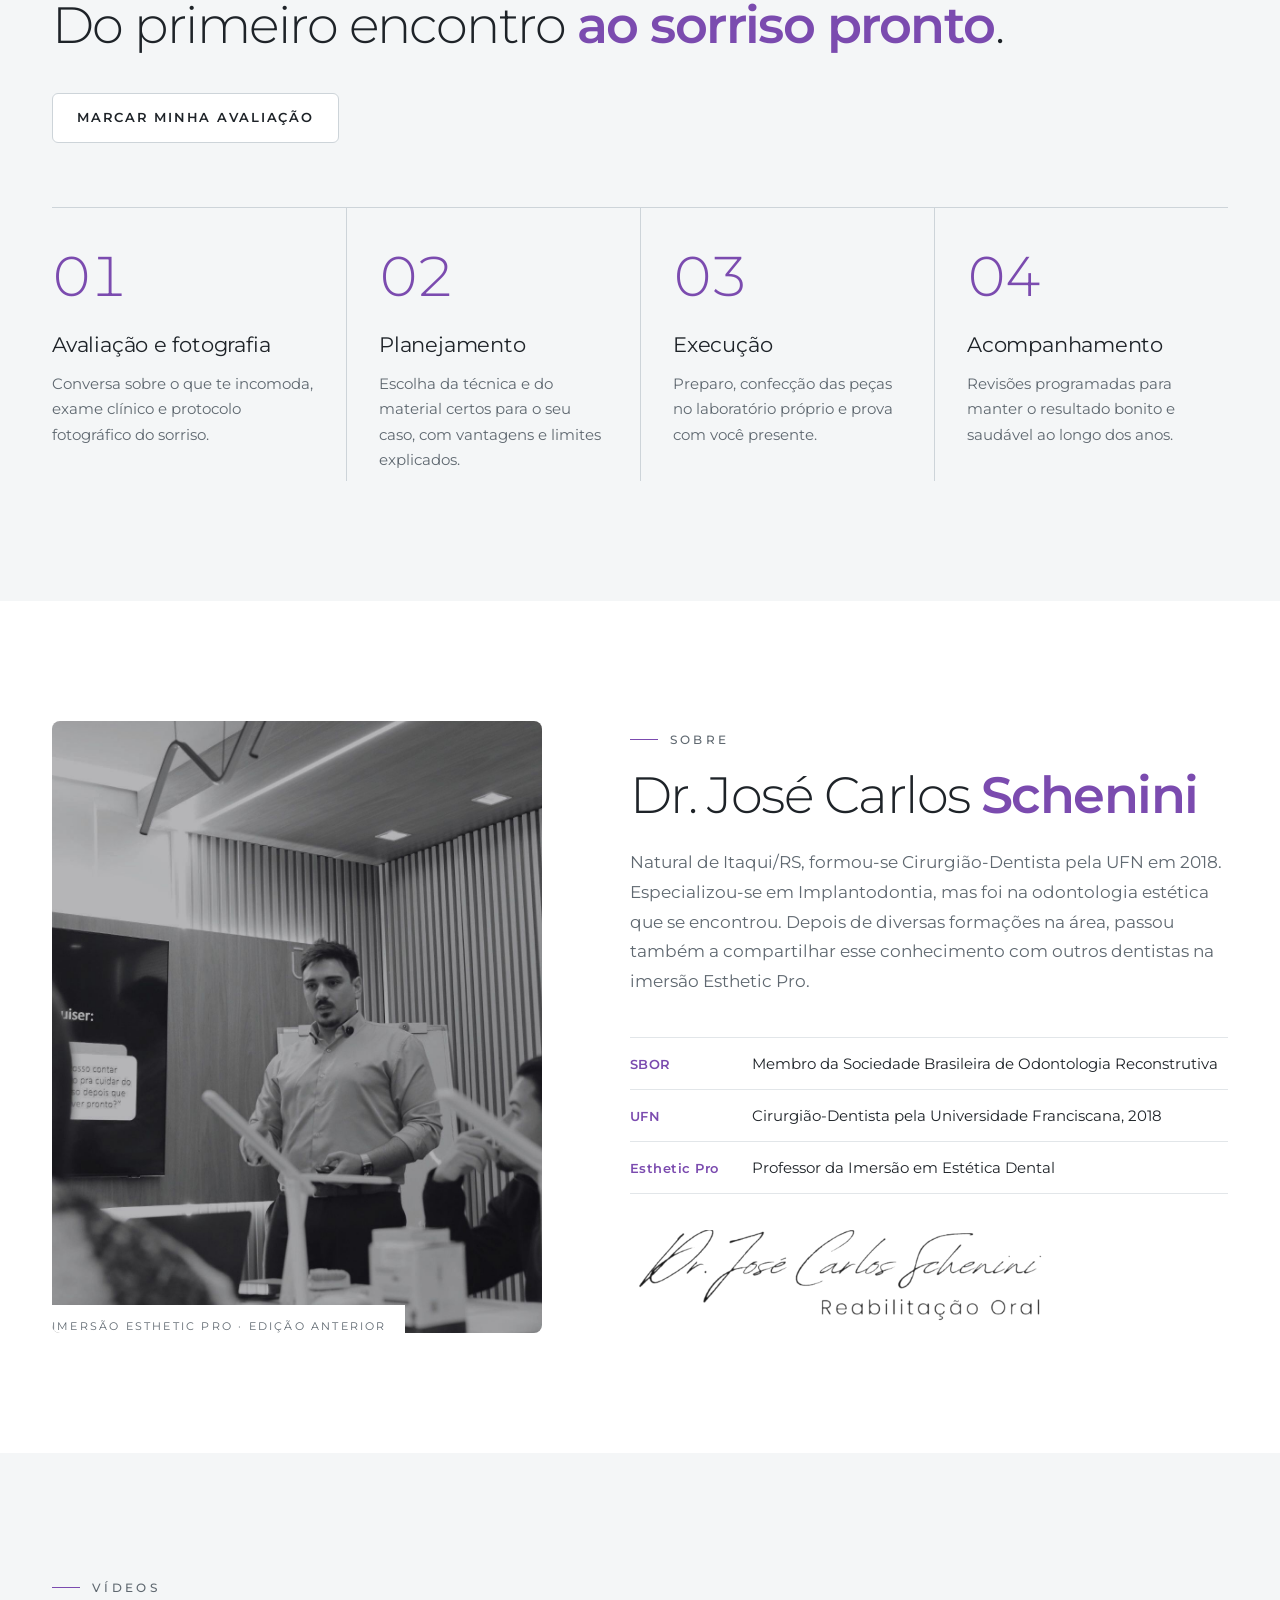
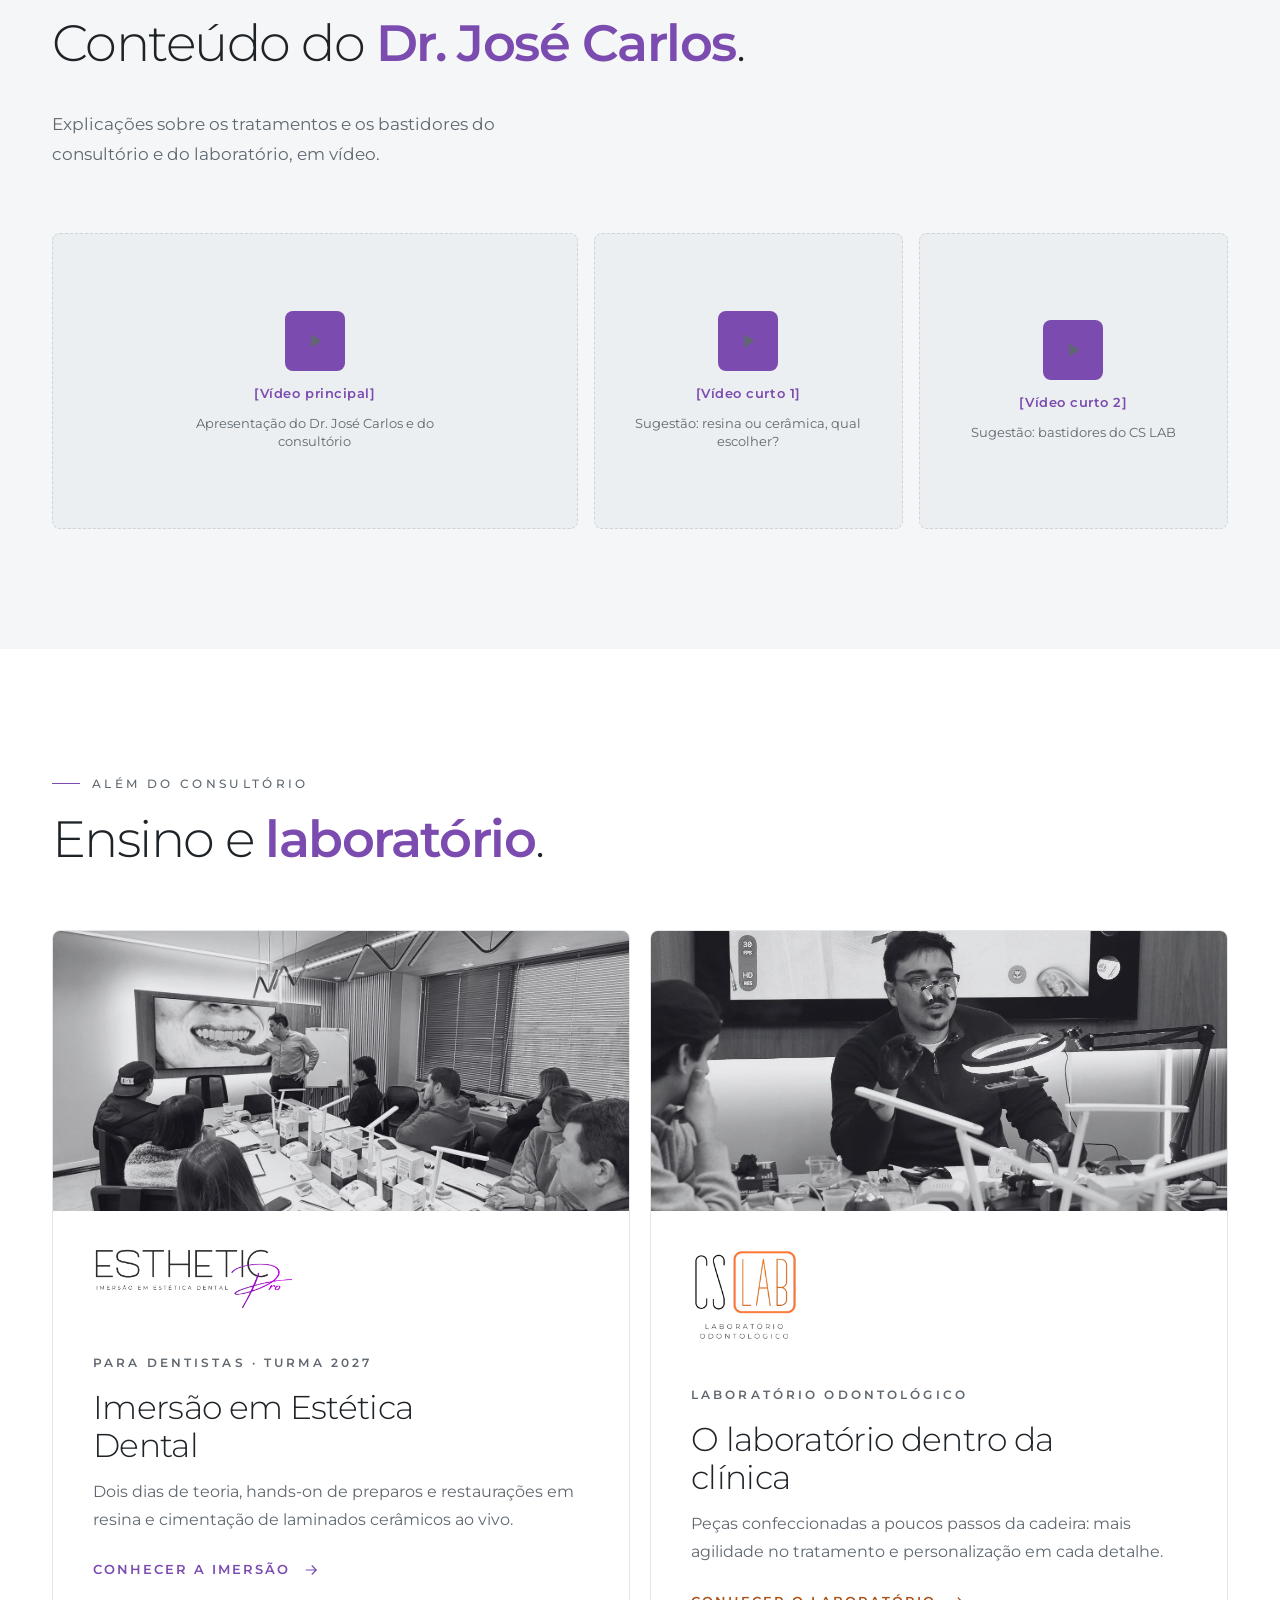
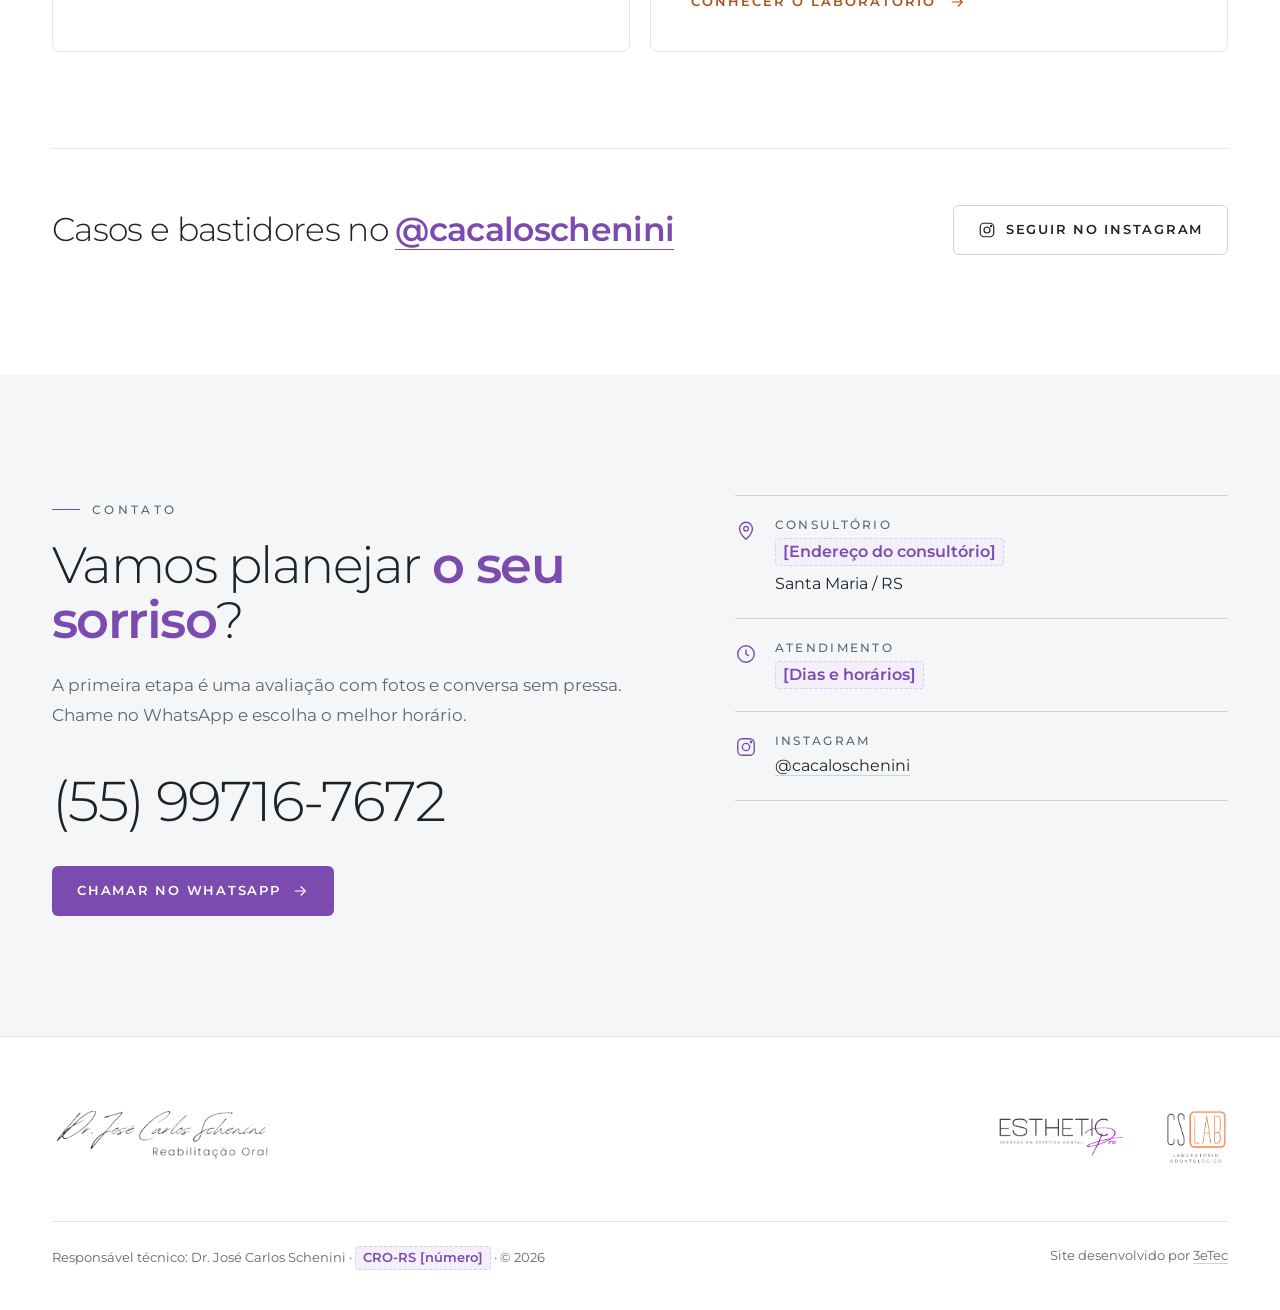
==== commit dc608e4e: "design: tema claro, números animados, depoimentos, vídeos e valores só pelo WhatsApp - Fundo branco/" ====
--- a/index.html
+++ b/index.html
@@ -25,125 +25,122 @@
 
 <link rel="preconnect" href="https://fonts.googleapis.com"><link rel="stylesheet" href="https://fonts.googleapis.com/css2?family=Montserrat:wght@300;400;500;600;700&amp;display=swap"><link rel="stylesheet" href="/css/base.css">
 <style>
-.pg{--v:#9418D6;--v-h:#7C10B6;--v-l:#BE5CF2;--v-ink:#7A12B5;--o:#F07A1F;--ink:#0A0A0B;--ink2:#111113;--ink3:#19191C;--paper:#EFEDE8;--paper2:#F7F6F3;--tx:#151515;--mu:#5B5854;--mud:#ABA8A3;--ld:rgba(255,255,255,.12);--ll:rgba(20,20,20,.13);font-family:Montserrat,system-ui,sans-serif;color:var(--tx);background:var(--paper);-webkit-font-smoothing:antialiased;overflow-x:hidden;font-size:16px}
-.dark{background:var(--ink);color:#F2F0EC}
-.eyebrow{display:inline-flex;align-items:center;gap:12px;font-size:12px;letter-spacing:.28em;text-transform:uppercase;font-weight:500;color:var(--mu)}
-.eyebrow::before{content:"";width:28px;height:1px;background:currentColor;opacity:.6}
-.dark .eyebrow{color:var(--mud)}
-.h2{font-family:Montserrat,system-ui,sans-serif;font-size:clamp(32px,4vw,56px);line-height:1.08;letter-spacing:-.03em;font-weight:300} /* [revisar: alternativa peso 200 para ainda mais leve] */
-.h2 em{font-style:normal;color:var(--v-ink);font-weight:600}
-.dark .h2 em{color:var(--v-l)}
-.lead{font-size:17px;line-height:1.75;color:var(--mu);max-width:56ch}
-.dark .lead{color:var(--mud)}
-.btn{display:inline-flex;align-items:center;justify-content:center;gap:10px;min-height:50px;padding:0 24px;border-radius:4px;font-family:Montserrat,sans-serif;font-weight:600;font-size:12.5px;letter-spacing:.14em;text-transform:uppercase;text-decoration:none;border:1px solid transparent;transition:background .25s,color .25s,border-color .25s,transform .25s;cursor:pointer;white-space:nowrap}
-.btn-v{background:var(--v);color:#fff}
-.btn-v:hover{background:var(--v-h)}
-.btn-line{border-color:rgba(242,240,236,.4);color:#F2F0EC}
-.btn-dk{background:var(--ink);color:#F2F0EC}
-.sec-head .h2{margin-top:20px}
-.nav a.on{color:#fff;border-color:var(--v-l)}
-.hero{position:relative;padding-top:80px;overflow:hidden}
+/* hero */
+.hero{position:relative;padding-top:72px;overflow:hidden;background:var(--bg2)}
 .hero-g{display:grid;grid-template-columns:minmax(0,1.08fr) minmax(0,.92fr);gap:64px;align-items:end}
 .hero-txt{padding-bottom:88px}
-.hero h1{font-family:Montserrat,system-ui,sans-serif;font-size:clamp(40px,5.2vw,80px);line-height:1.04;letter-spacing:-.035em;margin-top:28px;font-weight:300} /* [revisar: alternativa clamp(44px,5.8vw,88px) se quiser o título maior] */
-.hero h1 em{font-style:normal;color:var(--v-l);font-weight:600}
+.hero h1{font-size:clamp(40px,5.2vw,80px);line-height:1.04;letter-spacing:-.035em;margin-top:28px;font-weight:300} /* [revisar: alternativa clamp(44px,5.8vw,88px) se quiser o título maior] */
+.hero h1 em{font-style:normal;color:var(--ac-ink);font-weight:600}
 .hero .lead{margin-top:30px}
 .hero-cta{display:flex;gap:14px;flex-wrap:wrap;margin-top:40px}
-.facts{display:grid;grid-template-columns:repeat(3,minmax(0,1fr));margin-top:64px;border-top:1px solid var(--ld)}
+.facts{display:grid;grid-template-columns:repeat(3,minmax(0,1fr));margin-top:64px;border-top:1px solid var(--line2)}
 .fact{padding:22px 20px 0 0}
-.fact + .fact{padding-left:20px;border-left:1px solid var(--ld)}
-.fact b{display:block;font-family:Montserrat,system-ui,sans-serif;font-weight:300;font-size:21px;color:#F2F0EC;letter-spacing:-.01em}
-.fact span{display:block;margin-top:6px;font-size:11.5px;letter-spacing:.18em;text-transform:uppercase;color:var(--mud)}
-.hero-ph{position:relative;aspect-ratio:4/5.3;border-radius:6px 6px 0 0;overflow:hidden;background:#1a1a1a}
+.fact + .fact{padding-left:20px;border-left:1px solid var(--line2)}
+.fact b{display:block;font-weight:400;font-size:21px;letter-spacing:-.01em}
+.fact span{display:block;margin-top:6px;font-size:11.5px;letter-spacing:.18em;text-transform:uppercase;color:var(--mu)}
+.hero-ph{position:relative;aspect-ratio:4/5.3;border-radius:8px 8px 0 0;overflow:hidden;background:var(--bg3)}
 .hero-ph img.ph{width:100%;height:100%;object-fit:cover;object-position:50% 18%;display:block;transform:scale(1.04);animation:zoomOut 2.4s cubic-bezier(.2,.7,.2,1) both}
-.hero-ph::after{content:"";position:absolute;inset:auto 0 0 0;height:46%;background:linear-gradient(to top,rgba(10,10,11,.96),rgba(10,10,11,0))}
+.hero-ph::after{content:"";position:absolute;inset:auto 0 0 0;height:42%;background:linear-gradient(to top,rgba(30,35,40,.82),rgba(30,35,40,0))}
 .hero-sig{position:absolute;left:7%;right:7%;bottom:34px;z-index:2}
 .hero-sig img{width:100%;height:auto;display:block;animation:write 2.6s cubic-bezier(.6,.1,.3,1) .5s both}
-.hero-badge{position:absolute;top:22px;left:22px;z-index:2;background:#0A0A0B;color:#F2F0EC;padding:10px 14px;border-radius:4px;font-size:11px;letter-spacing:.2em;text-transform:uppercase;display:flex;gap:10px;align-items:center}
-.hero-badge i{width:7px;height:7px;background:var(--v-l);display:block;border-radius:1px}
-.d2{animation-delay:.22s}
-.d3{animation-delay:.34s}
-.d4{animation-delay:.46s}
-.d5{animation-delay:.58s}
-@keyframes write{from{clip-path:inset(0 100% 0 0)}to{clip-path:inset(0 0 0 0)}}
+.hero-badge{position:absolute;top:22px;left:22px;z-index:2;background:#fff;color:var(--tx);padding:10px 14px;border-radius:6px;font-size:11px;letter-spacing:.2em;text-transform:uppercase;display:flex;gap:10px;align-items:center;box-shadow:0 4px 18px rgba(30,35,40,.1)}
+.hero-badge i{width:7px;height:7px;background:var(--ac);display:block;border-radius:2px}
 @keyframes zoomOut{from{transform:scale(1.12)}to{transform:scale(1.04)}}
-.mq{background:var(--ink);border-top:1px solid var(--ld);border-bottom:1px solid var(--ld);overflow:hidden;white-space:nowrap;padding:26px 0;color:#DCD8D2}
-.mq-t{display:inline-flex;align-items:center;gap:44px;padding-right:44px;animation:mq 46s linear infinite;font-family:Montserrat,system-ui,sans-serif;font-size:26px;font-weight:300;letter-spacing:-.01em}
-.mq-t i{width:8px;height:8px;background:var(--v-l);display:block;transform:rotate(45deg)}
+
+/* faixa de tratamentos */
+.mq{background:#fff;border-bottom:1px solid var(--line);overflow:hidden;white-space:nowrap;padding:26px 0;color:var(--tx)}
+.mq-t{display:inline-flex;align-items:center;gap:44px;padding-right:44px;animation:mq 46s linear infinite;font-size:26px;font-weight:300;letter-spacing:-.01em}
+.mq-t i{width:8px;height:8px;background:var(--ac);display:block;transform:rotate(45deg)}
 @keyframes mq{to{transform:translateX(-50%)}}
+.stats-sec{padding:72px 0 0}
+
+/* casos */
 .casos-g{display:grid;grid-template-columns:minmax(0,1.55fr) minmax(0,1fr);gap:64px;align-items:center}
 .tabs{display:flex;gap:8px;flex-wrap:wrap;margin-bottom:22px}
-.tab{appearance:none;border:1px solid var(--ll);background:transparent;color:var(--tx);min-height:44px;padding:0 18px;border-radius:4px;font-family:Montserrat,sans-serif;font-size:12.5px;font-weight:500;letter-spacing:.06em;cursor:pointer;transition:all .2s}
+.tab{appearance:none;border:1px solid var(--line2);background:#fff;color:var(--tx);min-height:44px;padding:0 18px;border-radius:6px;font-family:Montserrat,sans-serif;font-size:12.5px;font-weight:500;letter-spacing:.06em;cursor:pointer;transition:all .2s}
 .tab:hover{border-color:var(--tx)}
-.tab.on{background:var(--ink);color:#F2F0EC;border-color:var(--ink)}
-.ba{position:relative;aspect-ratio:1200/536;border-radius:6px;overflow:hidden;background:#111;user-select:none;-webkit-user-select:none;touch-action:pan-y}
+.tab.on{background:var(--ac);color:#fff;border-color:var(--ac)}
+.ba{position:relative;aspect-ratio:1200/536;border-radius:8px;overflow:hidden;background:var(--bg3);user-select:none;-webkit-user-select:none;touch-action:pan-y}
 .ba img{position:absolute;inset:0;width:100%;height:100%;object-fit:cover;display:block;pointer-events:none}
 .ba-b{position:absolute;inset:0;z-index:1}
 .ba-line{position:absolute;top:0;bottom:0;width:2px;margin-left:-1px;background:#fff;z-index:2;pointer-events:none}
-.ba-knob{position:absolute;top:50%;left:50%;width:46px;height:46px;margin:-23px 0 0 -23px;background:#fff;color:#0A0A0B;border-radius:4px;display:flex;align-items:center;justify-content:center;box-shadow:0 6px 24px rgba(0,0,0,.25)}
+.ba-knob{position:absolute;top:50%;left:50%;width:46px;height:46px;margin:-23px 0 0 -23px;background:#fff;color:var(--tx);border-radius:6px;display:flex;align-items:center;justify-content:center;box-shadow:0 6px 24px rgba(0,0,0,.2)}
 .ba-range{position:absolute;inset:0;width:100%;height:100%;margin:0;opacity:0;cursor:ew-resize;z-index:4}
-.ba-tag{position:absolute;bottom:16px;z-index:3;background:rgba(10,10,11,.82);color:#fff;padding:7px 11px;font-size:10.5px;letter-spacing:.22em;text-transform:uppercase;border-radius:3px;pointer-events:none}
+.ba-tag{position:absolute;bottom:16px;z-index:3;background:rgba(255,255,255,.92);color:var(--tx);padding:7px 11px;font-size:10.5px;letter-spacing:.22em;text-transform:uppercase;border-radius:4px;pointer-events:none}
 .ba-hint{display:flex;align-items:center;gap:10px;margin-top:16px;font-size:12px;letter-spacing:.14em;text-transform:uppercase;color:var(--mu)}
-.case-n{font-family:Montserrat,system-ui,sans-serif;font-size:13px;color:var(--v-ink);letter-spacing:.1em;font-weight:600}
-.case-t{font-family:Montserrat,system-ui,sans-serif;font-size:clamp(26px,2.6vw,36px);line-height:1.15;margin-top:14px;font-weight:300;letter-spacing:-.02em}
+.case-n{font-size:13px;color:var(--ac-ink);letter-spacing:.1em;font-weight:600}
+.case-t{font-size:clamp(26px,2.6vw,36px);line-height:1.15;margin-top:14px;font-weight:300;letter-spacing:-.02em}
 .case-d{margin-top:18px;font-size:16px;line-height:1.75;color:var(--mu)}
-.case-note{margin-top:28px;padding-top:20px;border-top:1px solid var(--ll);font-size:12.5px;line-height:1.6;color:var(--mu)}
-.tl{border-top:1px solid var(--ll)}
-.tl-r{display:grid;grid-template-columns:72px minmax(0,1.05fr) minmax(0,1.35fr) 52px;gap:28px;align-items:center;padding:34px 0;border-bottom:1px solid var(--ll);text-decoration:none;color:inherit;transition:padding .35s cubic-bezier(.2,.7,.2,1),background .35s}
-.tl-r:hover{padding-left:16px;padding-right:16px;background:var(--paper2)}
-.tl-n{font-family:Montserrat,system-ui,sans-serif;font-size:14px;color:var(--v-ink);font-weight:600;letter-spacing:.06em}
-.tl-t{font-family:Montserrat,system-ui,sans-serif;font-size:clamp(22px,2.1vw,30px);line-height:1.18;font-weight:300;letter-spacing:-.02em}
+.case-note{margin-top:28px;padding-top:20px;border-top:1px solid var(--line);font-size:12.5px;line-height:1.6;color:var(--mu)}
+
+/* tratamentos */
+.tl{border-top:1px solid var(--line)}
+.tl-r{display:grid;grid-template-columns:72px minmax(0,1.05fr) minmax(0,1.35fr) 52px;gap:28px;align-items:center;padding:34px 0;border-bottom:1px solid var(--line);text-decoration:none;color:inherit;transition:padding .35s cubic-bezier(.2,.7,.2,1),background .35s}
+.tl-r:hover{padding-left:16px;padding-right:16px;background:var(--bg2)}
+.tl-n{font-size:30px;color:var(--ac-ink);font-weight:300;letter-spacing:-.02em}
+.tl-t{font-size:clamp(22px,2.1vw,30px);line-height:1.18;font-weight:300;letter-spacing:-.02em}
 .tl-d{color:var(--mu);line-height:1.65;font-size:15.5px}
-.tl-a{width:48px;height:48px;border:1px solid var(--ll);border-radius:4px;display:flex;align-items:center;justify-content:center;transition:all .3s}
-.tl-r:hover .tl-a{background:var(--v);border-color:var(--v);color:#fff}
-.steps{display:grid;grid-template-columns:repeat(4,minmax(0,1fr));gap:0;border-top:1px solid var(--ld)}
+.tl-a{width:48px;height:48px;border:1px solid var(--line2);border-radius:6px;display:flex;align-items:center;justify-content:center;transition:all .3s}
+.tl-r:hover .tl-a{background:var(--ac);border-color:var(--ac);color:#fff}
+
+/* método */
+.steps{display:grid;grid-template-columns:repeat(4,minmax(0,1fr));gap:0;border-top:1px solid var(--line2)}
 .step{padding:40px 32px 8px 0}
-.step + .step{padding-left:32px;border-left:1px solid var(--ld)}
-.step .step-n{font-family:Montserrat,system-ui,sans-serif;font-size:56px;line-height:1;color:var(--v-l);margin:0;font-weight:300;letter-spacing:-.04em}
-.step h3{font-family:Montserrat,system-ui,sans-serif;font-size:21px;margin-top:28px;font-weight:400;letter-spacing:-.01em}
-.step p{margin-top:14px;font-size:15px;line-height:1.7;color:var(--mud)}
-.sobre{position:relative;background:var(--paper2)}
+.step + .step{padding-left:32px;border-left:1px solid var(--line2)}
+.step .step-n{font-size:56px;line-height:1;color:var(--ac-ink);margin:0;font-weight:300;letter-spacing:-.04em}
+.step h3{font-size:21px;margin-top:28px;font-weight:400;letter-spacing:-.01em}
+.step p{margin-top:14px;font-size:15px;line-height:1.7;color:var(--mu)}
+
+/* sobre */
 .sobre-g{display:grid;grid-template-columns:minmax(0,.9fr) minmax(0,1.1fr);gap:88px;align-items:center}
-.sobre-ph{position:relative;aspect-ratio:4/5;border-radius:6px;overflow:hidden}
-.sobre-ph img{width:100%;height:100%;object-fit:cover;display:block;filter:grayscale(1) contrast(1.05)}
-.sobre-cap{position:absolute;left:0;bottom:0;background:var(--paper2);padding:14px 18px 0 0;font-size:11px;letter-spacing:.2em;text-transform:uppercase;color:var(--mu)}
+.sobre-ph{position:relative;aspect-ratio:4/5;border-radius:8px;overflow:hidden}
+.sobre-ph img{width:100%;height:100%;object-fit:cover;display:block}
+.sobre-cap{position:absolute;left:0;bottom:0;background:#fff;padding:14px 18px 0 0;font-size:11px;letter-spacing:.2em;text-transform:uppercase;color:var(--mu)}
 .sobre p.lead{margin-top:26px}
 .sobre-sig{margin-top:36px;width:min(420px,80%)}
 .sobre-sig img{width:100%;height:auto;display:block}
-.cred{list-style:none;padding:0;margin:40px 0 0;display:grid;gap:0;border-top:1px solid var(--ll)}
-.cred li{display:flex;gap:18px;align-items:baseline;padding:16px 0;border-bottom:1px solid var(--ll);font-size:15px}
-.cred b{font-family:Montserrat,system-ui,sans-serif;font-weight:600;font-size:13px;color:var(--v-ink);min-width:104px;flex:none;letter-spacing:.04em}
+.cred{list-style:none;padding:0;margin:40px 0 0;display:grid;gap:0;border-top:1px solid var(--line)}
+.cred li{display:flex;gap:18px;align-items:baseline;padding:16px 0;border-bottom:1px solid var(--line);font-size:15px}
+.cred b{font-weight:600;font-size:13px;color:var(--ac-ink);min-width:104px;flex:none;letter-spacing:.04em}
+
+/* vídeos */
+.vids{display:grid;grid-template-columns:minmax(0,1.7fr) minmax(0,1fr) minmax(0,1fr);gap:16px;align-items:stretch}
+.vids .vid-916{aspect-ratio:auto;min-height:100%}
+
+/* frentes */
 .fr-g{display:grid;grid-template-columns:repeat(2,minmax(0,1fr));gap:20px}
-.fr{position:relative;min-height:580px;border-radius:6px;overflow:hidden;display:flex;flex-direction:column;justify-content:space-between;padding:44px;color:#F2F0EC;text-decoration:none;isolation:isolate}
-.fr img.bg{position:absolute;inset:0;width:100%;height:100%;object-fit:cover;z-index:-2;filter:grayscale(1);transition:transform 1.2s cubic-bezier(.2,.7,.2,1)}
-.fr::before{content:"";position:absolute;inset:0;z-index:-1;background:rgba(10,10,11,.78);transition:background .5s}
+.fr{display:flex;flex-direction:column;border:1px solid var(--line);border-radius:8px;overflow:hidden;background:#fff;color:var(--tx);text-decoration:none;transition:border-color .3s,box-shadow .3s}
+.fr:hover{border-color:var(--line2);box-shadow:0 14px 40px rgba(30,35,40,.08)}
+.fr-ph{height:280px;overflow:hidden}
+.fr img.bg{width:100%;height:100%;object-fit:cover;display:block;transition:transform 1.2s cubic-bezier(.2,.7,.2,1)}
 .fr:hover img.bg{transform:scale(1.05)}
-.fr:hover::before{background:rgba(10,10,11,.7)}
-.fr-logo{height:84px;width:auto;align-self:flex-start}
-.fr-lab .fr-logo{height:132px}
-.fr-k{font-size:12px;letter-spacing:.26em;text-transform:uppercase;color:var(--v-l)}
-.fr-lab .fr-k{color:var(--o)}
-.fr h3{font-family:Montserrat,system-ui,sans-serif;font-size:clamp(26px,2.6vw,36px);line-height:1.15;margin-top:16px;max-width:18ch;font-weight:300;letter-spacing:-.02em}
-.fr p{margin-top:16px;color:#C9C5BF;line-height:1.7;max-width:44ch}
-.fr-go{display:inline-flex;align-items:center;gap:12px;margin-top:28px;font-weight:600;font-size:12.5px;letter-spacing:.16em;text-transform:uppercase;padding-bottom:6px;border-bottom:1px solid var(--v-l)}
-.fr-lab .fr-go{border-color:var(--o)}
+.fr-b{padding:36px 40px 40px;display:flex;flex-direction:column;flex:1}
+.fr-logo{height:64px;width:auto;align-self:flex-start;margin-bottom:28px}
+.fr-lab{--ac:#A9531A;--ac-ink:#A9531A}
+.fr-lab .fr-logo{height:96px}
+.fr-k{font-size:12px;letter-spacing:.26em;text-transform:uppercase;color:var(--ac-ink);font-weight:600}
+.fr h3{font-size:clamp(26px,2.6vw,34px);line-height:1.15;margin-top:14px;max-width:18ch;font-weight:300;letter-spacing:-.02em}
+.fr p{margin-top:14px;color:var(--mu);line-height:1.7;max-width:44ch}
+.fr-go{display:inline-flex;align-items:center;gap:12px;margin-top:auto;padding-top:28px;align-self:flex-start;font-weight:600;font-size:12.5px;letter-spacing:.16em;text-transform:uppercase;color:var(--ac-ink)}
 .fr-go svg{transition:transform .3s}
 .fr:hover .fr-go svg{transform:translateX(6px)}
-.ig{display:flex;align-items:center;justify-content:space-between;gap:32px;flex-wrap:wrap;padding:56px 0;border-top:1px solid var(--ll)}
-.ig-h{font-family:Montserrat,system-ui,sans-serif;font-size:clamp(24px,2.6vw,34px);line-height:1.2;font-weight:300;letter-spacing:-.02em}
-.ig-h a{color:var(--v-ink);text-decoration:none;border-bottom:1px solid currentColor;font-weight:600}
+
+/* instagram */
+.ig{display:flex;align-items:center;justify-content:space-between;gap:32px;flex-wrap:wrap;padding:56px 0;margin-top:96px;border-top:1px solid var(--line)}
+.ig-h{font-size:clamp(24px,2.6vw,34px);line-height:1.2;font-weight:300;letter-spacing:-.02em}
+.ig-h a{color:var(--ac-ink);text-decoration:none;border-bottom:1px solid currentColor;font-weight:600}
+
+/* contato */
 .ct-g{display:grid;grid-template-columns:minmax(0,1.1fr) minmax(0,.9fr);gap:80px;align-items:start}
-.ct-big{display:block;font-family:Montserrat,system-ui,sans-serif;font-size:clamp(34px,4.4vw,64px);line-height:1.05;margin-top:40px;text-decoration:none;color:#F2F0EC;transition:color .2s;font-weight:300;letter-spacing:-.03em}
-.ct-big:hover{color:var(--v-l)}
-.ct-list{list-style:none;margin:0;padding:0;border-top:1px solid var(--ld)}
-.ct-list li{display:flex;gap:18px;padding:22px 0;border-bottom:1px solid var(--ld);align-items:flex-start}
-.ct-list svg{flex:none;margin-top:2px;color:var(--v-l)}
-.ct-list b{display:block;font-size:11.5px;letter-spacing:.2em;text-transform:uppercase;color:var(--mud);font-weight:500}
+.ct-big{display:block;font-size:clamp(34px,4.4vw,64px);line-height:1.05;margin-top:40px;text-decoration:none;color:var(--tx);transition:color .2s;font-weight:300;letter-spacing:-.03em}
+.ct-big:hover{color:var(--ac-ink)}
+.ct-list{list-style:none;margin:0;padding:0;border-top:1px solid var(--line2)}
+.ct-list li{display:flex;gap:18px;padding:22px 0;border-bottom:1px solid var(--line2);align-items:flex-start}
+.ct-list svg{flex:none;margin-top:2px;color:var(--ac-ink)}
+.ct-list b{display:block;font-size:11.5px;letter-spacing:.2em;text-transform:uppercase;color:var(--mu);font-weight:500}
 .ct-list span{display:block;margin-top:6px;font-size:16px;line-height:1.5}
-.ct-list a{text-decoration:none;border-bottom:1px solid var(--ld)}
-.ph-hold{color:#E2B8F9}
-.fab{position:fixed;right:22px;bottom:22px;z-index:60;display:flex;align-items:center;gap:10px;background:var(--v);color:#fff;text-decoration:none;min-height:52px;padding:0 20px;border-radius:6px;font-weight:600;font-size:12.5px;letter-spacing:.12em;text-transform:uppercase;box-shadow:0 12px 32px rgba(60,0,90,.35);transition:background .2s,transform .2s}
-.fab:hover{background:var(--v-h);transform:translateY(-2px)}
+.ct-list a{text-decoration:none;border-bottom:1px solid var(--line2)}
+
 @media (max-width:1024px){
   .hero-g,.casos-g,.sobre-g,.ct-g{grid-template-columns:minmax(0,1fr);gap:48px}
   .hero-txt{padding-bottom:0}
@@ -151,23 +148,27 @@
   .steps{grid-template-columns:repeat(2,minmax(0,1fr))}
   .step:nth-child(3){padding-left:0;border-left:0}
   .fr-g{grid-template-columns:minmax(0,1fr)}
+  .vids{grid-template-columns:repeat(2,minmax(0,1fr))}
+  .vids .vid-169{grid-column:1 / 3}
+  .vids .vid-916{aspect-ratio:9/16;min-height:0}
 }
 @media (max-width:860px){
   .tl-r{grid-template-columns:44px minmax(0,1fr) 48px;gap:8px 16px;padding:26px 0}
+  .tl-n{font-size:22px}
   .tl-d{grid-column:2 / 3}
   .tl-a{grid-row:1 / 3;grid-column:3}
 }
 @media (max-width:640px){
   .hero{padding-top:48px}
   .facts{grid-template-columns:minmax(0,1fr)}
-  .fact,.fact + .fact{padding:16px 0;border-left:0;border-bottom:1px solid var(--ld)}
+  .fact,.fact + .fact{padding:16px 0;border-left:0;border-bottom:1px solid var(--line2)}
   .steps{grid-template-columns:minmax(0,1fr)}
   .step,.step + .step{padding:32px 0 8px;border-left:0}
-  .step + .step{border-top:1px solid var(--ld)}
-  .fr{min-height:500px;padding:28px}
+  .step + .step{border-top:1px solid var(--line2)}
+  .fr-ph{height:220px}
+  .fr-b{padding:28px 24px 30px}
   .mq-t{font-size:22px}
-  .fab span{display:none}
-  .fab{padding:0 16px}
+  .stats-sec{padding-top:48px}
 }
 </style></head>
 <body>
@@ -177,29 +178,29 @@
 
 <div>
 
-<div class="pg" style="--v: #9418D6">
+<div class="pg">
 
 <header class="hdr">
 <div class="wrap hdr-in">
-<a class="brand" href="/" aria-label="Dr. José Carlos Schenini: página inicial"><img src="/img/sig-light.png" alt="Dr. José Carlos Schenini, Reabilitação Oral"></a>
+<a class="brand" href="/" aria-label="Dr. José Carlos Schenini: página inicial"><img src="/img/sig-dark.png" alt="Dr. José Carlos Schenini, Reabilitação Oral"></a>
 <nav class="nav" aria-label="Principal">
 <a class="on" href="/">Início</a>
 <a href="/cursos">Cursos</a>
 <a href="/laboratorio">Laboratório</a>
 <a href="#contato">Contato</a>
 </nav>
-<a class="btn btn-v" href="https://wa.me/5555997167672?text=Ol%C3%A1%2C%20Dr.%20Jos%C3%A9%20Carlos!%20Vim%20pelo%20site%20e%20gostaria%20de%20agendar%20uma%20avalia%C3%A7%C3%A3o." target="_blank" rel="noopener">Agendar avaliação</a>
+<a class="btn btn-ac" href="https://wa.me/5555997167672?text=Ol%C3%A1%2C%20Dr.%20Jos%C3%A9%20Carlos!%20Vim%20pelo%20site%20e%20gostaria%20de%20agendar%20uma%20avalia%C3%A7%C3%A3o." target="_blank" rel="noopener">Agendar avaliação</a>
 </div>
 </header>
 
-<section class="hero dark">
+<section class="hero">
 <div class="wrap hero-g">
 <div class="hero-txt">
 <p class="eyebrow rise d1">Reabilitação oral estética · Santa Maria / RS</p>
 <h1 class="rise d2">Sorrisos planejados do primeiro traço à <em>última peça</em>.</h1>
 <p class="lead rise d3">Facetas em resina e em cerâmica, laminados, coroas e reabilitações completas, com planejamento fotográfico, indicação honesta de cada material e laboratório próprio dentro da clínica.</p>
 <div class="hero-cta rise d4">
-<a class="btn btn-v" href="https://wa.me/5555997167672?text=Ol%C3%A1%2C%20Dr.%20Jos%C3%A9%20Carlos!%20Vim%20pelo%20site%20e%20gostaria%20de%20agendar%20uma%20avalia%C3%A7%C3%A3o." target="_blank" rel="noopener">Agendar avaliação <svg width="18" height="18" viewBox="0 0 24 24" fill="none" stroke="currentColor" stroke-width="1.6" aria-hidden="true"><path d="M5 12h14M13 6l6 6-6 6"></path></svg></a>
+<a class="btn btn-ac" href="https://wa.me/5555997167672?text=Ol%C3%A1%2C%20Dr.%20Jos%C3%A9%20Carlos!%20Vim%20pelo%20site%20e%20gostaria%20de%20agendar%20uma%20avalia%C3%A7%C3%A3o." target="_blank" rel="noopener">Agendar avaliação <svg width="18" height="18" viewBox="0 0 24 24" fill="none" stroke="currentColor" stroke-width="1.6" aria-hidden="true"><path d="M5 12h14M13 6l6 6-6 6"></path></svg></a>
 <a class="btn btn-line" href="#casos">Ver casos reais</a>
 </div>
 <div class="facts rise d5">
@@ -222,6 +223,17 @@
 <span>Facetas em resina</span><i></i><span>Lentes de contato dental</span><i></i><span>Laminados cerâmicos</span><i></i><span>Coroas</span><i></i><span>Reabilitação oral</span><i></i><span>Implantes</span><i></i>
 </div>
 </div>
+
+<section class="stats-sec">
+<div class="wrap">
+<div class="stats rv">
+<div class="stat"><b><span class="num" data-since="2018">8</span><small>anos</small></b><span>De formado, Cirurgião-Dentista pela UFN em 2018</span></div>
+<div class="stat"><b><span class="num" data-count="5">5</span></b><span>Tratamentos, do mais conservador à reabilitação completa</span></div>
+<div class="stat"><b><span class="ph-hold">[nº]</span></b><span>Sorrisos planejados no consultório</span></div>
+<div class="stat"><b><span class="ph-hold">[nº]</span></b><span>Dentistas que já passaram pela Esthetic Pro</span></div>
+</div>
+</div>
+</section>
 
 <section class="sec" id="casos">
 <div class="wrap">
@@ -257,7 +269,7 @@
 <p class="case-n">01 / 03</p>
 <h3 class="case-t">Facetas em resina composta</h3>
 <p class="case-d">Correção de cor, forma e proporção com resina composta. Técnica conservadora, feita em consultório, que preserva ao máximo a estrutura do dente.</p>
-<a class="btn btn-dk" style="margin-top: 32px" href="https://wa.me/5555997167672?text=Ol%C3%A1%2C%20Dr.%20Jos%C3%A9%20Carlos!%20Vim%20pelo%20site%20e%20gostaria%20de%20agendar%20uma%20avalia%C3%A7%C3%A3o." target="_blank" rel="noopener">Quero um planejamento <svg width="18" height="18" viewBox="0 0 24 24" fill="none" stroke="currentColor" stroke-width="1.6" aria-hidden="true"><path d="M5 12h14M13 6l6 6-6 6"></path></svg></a>
+<a class="btn btn-line" style="margin-top: 32px" href="https://wa.me/5555997167672?text=Ol%C3%A1%2C%20Dr.%20Jos%C3%A9%20Carlos!%20Vim%20pelo%20site%20e%20gostaria%20de%20agendar%20uma%20avalia%C3%A7%C3%A3o." target="_blank" rel="noopener">Quero um planejamento <svg width="18" height="18" viewBox="0 0 24 24" fill="none" stroke="currentColor" stroke-width="1.6" aria-hidden="true"><path d="M5 12h14M13 6l6 6-6 6"></path></svg></a>
 <p class="case-note">Fotos de pacientes reais. Cada caso tem indicação própria, e o resultado depende de avaliação clínica individual.</p>
 </div>
 </div>
@@ -276,35 +288,35 @@
 <div class="tl">
 
 <a class="tl-r rv" href="https://wa.me/5555997167672?text=Ol%C3%A1%2C%20Dr.%20Jos%C3%A9%20Carlos!%20Vim%20pelo%20site%20e%20quero%20saber%20mais%20sobre%20facetas%20em%20resina%20composta." target="_blank" rel="noopener">
-<span class="tl-n">01</span>
+<span class="tl-n num" data-count="1" data-pad="2">01</span>
 <span class="tl-t">Facetas em resina composta</span>
 <span class="tl-d">Ajustes de cor, forma e tamanho em poucas sessões, com mínimo ou nenhum desgaste do dente.</span>
 <span class="tl-a" aria-hidden="true"><svg width="18" height="18" viewBox="0 0 24 24" fill="none" stroke="currentColor" stroke-width="1.6"><path d="M7 17L17 7M9 7h8v8"></path></svg></span>
 </a>
 
 <a class="tl-r rv" href="https://wa.me/5555997167672?text=Ol%C3%A1%2C%20Dr.%20Jos%C3%A9%20Carlos!%20Vim%20pelo%20site%20e%20quero%20saber%20mais%20sobre%20lentes%20e%20laminados%20cer%C3%A2micos." target="_blank" rel="noopener">
-<span class="tl-n">02</span>
+<span class="tl-n num" data-count="2" data-pad="2">02</span>
 <span class="tl-t">Lentes e laminados cerâmicos</span>
 <span class="tl-d">Lâminas finas de cerâmica, feitas sob medida no laboratório próprio, para um sorriso natural e duradouro.</span>
 <span class="tl-a" aria-hidden="true"><svg width="18" height="18" viewBox="0 0 24 24" fill="none" stroke="currentColor" stroke-width="1.6"><path d="M7 17L17 7M9 7h8v8"></path></svg></span>
 </a>
 
 <a class="tl-r rv" href="https://wa.me/5555997167672?text=Ol%C3%A1%2C%20Dr.%20Jos%C3%A9%20Carlos!%20Vim%20pelo%20site%20e%20quero%20saber%20mais%20sobre%20coroas%20cer%C3%A2micas." target="_blank" rel="noopener">
-<span class="tl-n">03</span>
+<span class="tl-n num" data-count="3" data-pad="2">03</span>
 <span class="tl-t">Coroas cerâmicas</span>
 <span class="tl-d">Para dentes com grande perda de estrutura ou tratados de canal, com aparência de dente natural.</span>
 <span class="tl-a" aria-hidden="true"><svg width="18" height="18" viewBox="0 0 24 24" fill="none" stroke="currentColor" stroke-width="1.6"><path d="M7 17L17 7M9 7h8v8"></path></svg></span>
 </a>
 
 <a class="tl-r rv" href="https://wa.me/5555997167672?text=Ol%C3%A1%2C%20Dr.%20Jos%C3%A9%20Carlos!%20Vim%20pelo%20site%20e%20quero%20saber%20mais%20sobre%20reabilita%C3%A7%C3%A3o%20oral." target="_blank" rel="noopener">
-<span class="tl-n">04</span>
+<span class="tl-n num" data-count="4" data-pad="2">04</span>
 <span class="tl-t">Reabilitação oral</span>
 <span class="tl-d">Planejamento global do sorriso e da mordida quando vários dentes precisam ser reconstruídos.</span>
 <span class="tl-a" aria-hidden="true"><svg width="18" height="18" viewBox="0 0 24 24" fill="none" stroke="currentColor" stroke-width="1.6"><path d="M7 17L17 7M9 7h8v8"></path></svg></span>
 </a>
 
 <a class="tl-r rv" href="https://wa.me/5555997167672?text=Ol%C3%A1%2C%20Dr.%20Jos%C3%A9%20Carlos!%20Vim%20pelo%20site%20e%20quero%20saber%20mais%20sobre%20implantes%20dent%C3%A1rios." target="_blank" rel="noopener">
-<span class="tl-n">05</span>
+<span class="tl-n num" data-count="5" data-pad="2">05</span>
 <span class="tl-t">Implantes dentários</span>
 <span class="tl-d">Reposição de dentes perdidos integrada ao planejamento estético do sorriso.</span>
 <span class="tl-a" aria-hidden="true"><svg width="18" height="18" viewBox="0 0 24 24" fill="none" stroke="currentColor" stroke-width="1.6"><path d="M7 17L17 7M9 7h8v8"></path></svg></span>
@@ -314,7 +326,7 @@
 </div>
 </section>
 
-<section class="sec dark">
+<section class="sec alt">
 <div class="wrap">
 <div class="sec-head rv">
 <div>
@@ -324,10 +336,10 @@
 <a class="btn btn-line" href="https://wa.me/5555997167672?text=Ol%C3%A1%2C%20Dr.%20Jos%C3%A9%20Carlos!%20Vim%20pelo%20site%20e%20gostaria%20de%20agendar%20uma%20avalia%C3%A7%C3%A3o." target="_blank" rel="noopener">Marcar minha avaliação</a>
 </div>
 <div class="steps">
-<div class="step rv"><p class="step-n">01</p><h3>Avaliação e fotografia</h3><p>Conversa sobre o que te incomoda, exame clínico e protocolo fotográfico do sorriso.</p></div>
-<div class="step rv"><p class="step-n">02</p><h3>Planejamento</h3><p>Escolha da técnica e do material certos para o seu caso, com vantagens e limites explicados.</p></div>
-<div class="step rv"><p class="step-n">03</p><h3>Execução</h3><p>Preparo, confecção das peças no laboratório próprio e prova com você presente.</p></div>
-<div class="step rv"><p class="step-n">04</p><h3>Acompanhamento</h3><p>Revisões programadas para manter o resultado bonito e saudável ao longo dos anos.</p></div>
+<div class="step rv"><p class="step-n num" data-count="1" data-pad="2">01</p><h3>Avaliação e fotografia</h3><p>Conversa sobre o que te incomoda, exame clínico e protocolo fotográfico do sorriso.</p></div>
+<div class="step rv"><p class="step-n num" data-count="2" data-pad="2">02</p><h3>Planejamento</h3><p>Escolha da técnica e do material certos para o seu caso, com vantagens e limites explicados.</p></div>
+<div class="step rv"><p class="step-n num" data-count="3" data-pad="2">03</p><h3>Execução</h3><p>Preparo, confecção das peças no laboratório próprio e prova com você presente.</p></div>
+<div class="step rv"><p class="step-n num" data-count="4" data-pad="2">04</p><h3>Acompanhamento</h3><p>Revisões programadas para manter o resultado bonito e saudável ao longo dos anos.</p></div>
 </div>
 </div>
 </section>
@@ -352,7 +364,24 @@
 </div>
 </section>
 
-<section class="sec" style="background: var(--paper); padding-bottom: 64px">
+<section class="sec alt" id="videos">
+<div class="wrap">
+<div class="sec-head rv">
+<div>
+<p class="eyebrow">Vídeos</p>
+<h2 class="h2">Conteúdo do <em>Dr. José Carlos</em>.</h2>
+</div>
+<p class="lead" style="max-width: 46ch">Explicações sobre os tratamentos e os bastidores do consultório e do laboratório, em vídeo.</p>
+</div>
+<div class="vids rv">
+<figure class="vid vid-169"><span class="vid-play" aria-hidden="true"><svg width="22" height="22" viewBox="0 0 24 24" fill="currentColor"><path d="M8 5v14l11-7z"></path></svg></span><p>[Vídeo principal]</p><span>Apresentação do Dr. José Carlos e do consultório</span></figure>
+<figure class="vid vid-916"><span class="vid-play" aria-hidden="true"><svg width="22" height="22" viewBox="0 0 24 24" fill="currentColor"><path d="M8 5v14l11-7z"></path></svg></span><p>[Vídeo curto 1]</p><span>Sugestão: resina ou cerâmica, qual escolher?</span></figure>
+<figure class="vid vid-916"><span class="vid-play" aria-hidden="true"><svg width="22" height="22" viewBox="0 0 24 24" fill="currentColor"><path d="M8 5v14l11-7z"></path></svg></span><p>[Vídeo curto 2]</p><span>Sugestão: bastidores do CS LAB</span></figure>
+</div>
+</div>
+</section>
+
+<section class="sec" style="padding-bottom: 64px">
 <div class="wrap">
 <div class="sec-head rv">
 <div>
@@ -362,41 +391,45 @@
 </div>
 <div class="fr-g">
 <a class="fr rv" href="/cursos">
-<img class="bg" src="/img/turma.jpg" alt="">
-<img class="fr-logo" src="/img/esthetic-light.png" alt="Esthetic Pro, Imersão em Estética Dental">
+<div class="fr-ph"><img class="bg" src="/img/turma.jpg" alt=""></div>
+<div class="fr-b">
+<img class="fr-logo" src="/img/esthetic-dark.png" alt="Esthetic Pro, Imersão em Estética Dental">
 <div>
 <p class="fr-k">Para dentistas · Turma 2027</p>
 <h3>Imersão em Estética Dental</h3>
 <p>Dois dias de teoria, hands-on de preparos e restaurações em resina e cimentação de laminados cerâmicos ao vivo.</p>
 <span class="fr-go">Conhecer a imersão <svg width="18" height="18" viewBox="0 0 24 24" fill="none" stroke="currentColor" stroke-width="1.6" aria-hidden="true"><path d="M5 12h14M13 6l6 6-6 6"></path></svg></span>
 </div>
+</div>
 </a>
 <a class="fr fr-lab rv" href="/laboratorio">
-<img class="bg" src="/img/bancada.jpg" alt="">
-<img class="fr-logo" src="/img/cslab-light.png" alt="CS LAB, Laboratório Odontológico">
+<div class="fr-ph"><img class="bg" src="/img/bancada.jpg" alt=""></div>
+<div class="fr-b">
+<img class="fr-logo" src="/img/cslab-dark.png" alt="CS LAB, Laboratório Odontológico">
 <div>
 <p class="fr-k">Laboratório odontológico</p>
 <h3>O laboratório dentro da clínica</h3>
 <p>Peças confeccionadas a poucos passos da cadeira: mais agilidade no tratamento e personalização em cada detalhe.</p>
 <span class="fr-go">Conhecer o laboratório <svg width="18" height="18" viewBox="0 0 24 24" fill="none" stroke="currentColor" stroke-width="1.6" aria-hidden="true"><path d="M5 12h14M13 6l6 6-6 6"></path></svg></span>
 </div>
-</a>
-</div>
-<div class="ig rv" style="margin-top: 96px">
+</div>
+</a>
+</div>
+<div class="ig rv">
 <p class="ig-h">Casos e bastidores no <a href="https://www.instagram.com/cacaloschenini/" target="_blank" rel="noopener">@cacaloschenini</a></p>
-<a class="btn btn-dk" href="https://www.instagram.com/cacaloschenini/" target="_blank" rel="noopener"><svg width="18" height="18" viewBox="0 0 24 24" fill="none" stroke="currentColor" stroke-width="1.6" aria-hidden="true"><rect x="3" y="3" width="18" height="18" rx="5"></rect><circle cx="12" cy="12" r="4"></circle><circle cx="17.5" cy="6.5" r="0.8"></circle></svg>Seguir no Instagram</a>
-</div>
-</div>
-</section>
-
-<section class="sec dark" id="contato">
+<a class="btn btn-line" href="https://www.instagram.com/cacaloschenini/" target="_blank" rel="noopener"><svg width="18" height="18" viewBox="0 0 24 24" fill="none" stroke="currentColor" stroke-width="1.6" aria-hidden="true"><rect x="3" y="3" width="18" height="18" rx="5"></rect><circle cx="12" cy="12" r="4"></circle><circle cx="17.5" cy="6.5" r="0.8"></circle></svg>Seguir no Instagram</a>
+</div>
+</div>
+</section>
+
+<section class="sec alt" id="contato">
 <div class="wrap ct-g">
 <div class="rv">
 <p class="eyebrow">Contato</p>
 <h2 class="h2" style="margin-top: 20px">Vamos planejar <em>o seu sorriso</em>?</h2>
 <p class="lead" style="margin-top: 24px">A primeira etapa é uma avaliação com fotos e conversa sem pressa. Chame no WhatsApp e escolha o melhor horário.</p>
 <a class="ct-big" href="https://wa.me/5555997167672?text=Ol%C3%A1%2C%20Dr.%20Jos%C3%A9%20Carlos!%20Vim%20pelo%20site%20e%20gostaria%20de%20agendar%20uma%20avalia%C3%A7%C3%A3o." target="_blank" rel="noopener">(55) 99716-7672</a>
-<a class="btn btn-v" style="margin-top: 36px" href="https://wa.me/5555997167672?text=Ol%C3%A1%2C%20Dr.%20Jos%C3%A9%20Carlos!%20Vim%20pelo%20site%20e%20gostaria%20de%20agendar%20uma%20avalia%C3%A7%C3%A3o." target="_blank" rel="noopener">Chamar no WhatsApp <svg width="18" height="18" viewBox="0 0 24 24" fill="none" stroke="currentColor" stroke-width="1.6" aria-hidden="true"><path d="M5 12h14M13 6l6 6-6 6"></path></svg></a>
+<a class="btn btn-ac" style="margin-top: 36px" href="https://wa.me/5555997167672?text=Ol%C3%A1%2C%20Dr.%20Jos%C3%A9%20Carlos!%20Vim%20pelo%20site%20e%20gostaria%20de%20agendar%20uma%20avalia%C3%A7%C3%A3o." target="_blank" rel="noopener">Chamar no WhatsApp <svg width="18" height="18" viewBox="0 0 24 24" fill="none" stroke="currentColor" stroke-width="1.6" aria-hidden="true"><path d="M5 12h14M13 6l6 6-6 6"></path></svg></a>
 </div>
 <ul class="ct-list rv">
 <li><svg width="22" height="22" viewBox="0 0 24 24" fill="none" stroke="currentColor" stroke-width="1.5" aria-hidden="true"><path d="M12 21s-7-6.2-7-11.5a7 7 0 0 1 14 0C19 14.8 12 21 12 21z"></path><circle cx="12" cy="9.5" r="2.5"></circle></svg><div><b>Consultório</b><span class="ph-hold">[Endereço do consultório]</span><span>Santa Maria / RS</span></div></li>
@@ -409,10 +442,10 @@
 <footer class="ft">
 <div class="wrap">
 <div class="ft-top">
-<img src="/img/sig-light.png" alt="Dr. José Carlos Schenini, Reabilitação Oral" style="height: 52px; width: auto; display: block">
+<img src="/img/sig-dark.png" alt="Dr. José Carlos Schenini, Reabilitação Oral" style="height: 52px; width: auto; display: block">
 <div class="ft-logos">
-<a href="/cursos" aria-label="Esthetic Pro"><img src="/img/esthetic-light.png" alt="Esthetic Pro" style="height: 40px"></a>
-<a href="/laboratorio" aria-label="CS LAB"><img src="/img/cslab-light.png" alt="CS LAB" style="height: 56px"></a>
+<a href="/cursos" aria-label="Esthetic Pro"><img src="/img/esthetic-dark.png" alt="Esthetic Pro" style="height: 40px"></a>
+<a href="/laboratorio" aria-label="CS LAB"><img src="/img/cslab-dark.png" alt="CS LAB" style="height: 56px"></a>
 </div>
 </div>
 <div class="ft-bot">
--- a/css/base.css
+++ b/css/base.css
@@ -1,39 +1,131 @@
-/* Estilos compartilhados pelas 3 páginas. O específico de cada página fica no <style> dela. */
-body{margin:0;background:#0A0A0B}
+/* Base compartilhada pelas 3 páginas: tokens, tipografia, botões, header, rodapé,
+   placeholders, vídeos, números animados e animações. O específico de cada página fica no <style> dela. */
+body{margin:0;background:#FFFFFF}
 *{box-sizing:border-box}
 a{color:inherit}
+h1,h2,h3,h4,p{margin:0}
+h1,h2,h3{font-weight:400}
+
+/* tokens: branco clínico, grafite no lugar do preto, acento suave */
+.pg{--bg:#FFFFFF;--bg2:#F4F6F7;--bg3:#EBEFF1;--tx:#1E2328;--mu:#5F6870;--line:#E2E6E9;--line2:#CDD4D9;
+  --ac:#7B4BAF;--ac-h:#683C98;--ac-ink:#7B4BAF;--ac-soft:#F4EFF9;--ac-line:#D9CBEA;
+  font-family:Montserrat,system-ui,sans-serif;color:var(--tx);background:var(--bg);-webkit-font-smoothing:antialiased;overflow-x:hidden;font-size:16px}
+/* CS LAB: laranja queimado (o laranja vivo do logo fica só no logo) */
+.pg-lab{--ac:#A9531A;--ac-h:#8F4513;--ac-ink:#A9531A;--ac-soft:#FBF2EA;--ac-line:#EFD2BC}
+
 .wrap{max-width:1240px;margin:0 auto;padding:0 32px}
-h1,h2,h3,p{margin:0}
-h1,h2,h3{font-weight:400}
+.sec{padding:120px 0}
+.alt{background:var(--bg2)}
+.sec-head{display:flex;justify-content:space-between;align-items:flex-end;gap:40px;margin-bottom:64px;flex-wrap:wrap}
+.sec-head .h2{margin-top:20px}
+
+/* tipografia */
+.eyebrow{display:inline-flex;align-items:center;gap:12px;font-size:12px;letter-spacing:.28em;text-transform:uppercase;font-weight:500;color:var(--mu)}
+.eyebrow::before{content:"";width:28px;height:1px;background:var(--ac)}
+.h2{font-size:clamp(32px,4vw,56px);line-height:1.08;letter-spacing:-.03em;font-weight:300} /* [revisar: alternativa peso 200 para ainda mais leve] */
+.h2 em{font-style:normal;font-weight:600;color:var(--ac-ink)}
+.lead{font-size:17px;line-height:1.75;color:var(--mu);max-width:56ch}
+
+/* botões: acento para a ação principal, contorno para as secundárias */
+.btn{display:inline-flex;align-items:center;justify-content:center;gap:10px;min-height:50px;padding:0 24px;border-radius:6px;font-family:Montserrat,sans-serif;font-weight:600;font-size:12.5px;letter-spacing:.14em;text-transform:uppercase;text-decoration:none;border:1px solid transparent;transition:background .25s,color .25s,border-color .25s,transform .25s;cursor:pointer;white-space:nowrap}
 .btn svg{transition:transform .25s}
 .btn:hover svg{transform:translateX(4px)}
-.btn-line:hover{border-color:#F2F0EC;background:#F2F0EC;color:#0A0A0B}
-.btn-dk:hover{background:#2A2A2E}
-.sec{padding:128px 0}
-.sec-head{display:flex;justify-content:space-between;align-items:flex-end;gap:40px;margin-bottom:64px;flex-wrap:wrap}
-.hdr{position:sticky;top:0;z-index:50;background:#0A0A0B;border-bottom:1px solid var(--ld);color:#F2F0EC}
+.btn-ac{background:var(--ac);color:#fff}
+.btn-ac:hover{background:var(--ac-h)}
+.btn-line{background:#fff;border-color:var(--line2);color:var(--tx)}
+.btn-line:hover{border-color:var(--tx)}
+
+/* header */
+.hdr{position:sticky;top:0;z-index:50;background:rgba(255,255,255,.96);border-bottom:1px solid var(--line);color:var(--tx)}
 .hdr-in{display:flex;align-items:center;gap:36px;height:78px}
 .brand{display:block;line-height:0}
 .brand img{height:44px;width:auto}
 .nav{display:flex;gap:32px;margin-left:auto}
-.nav a{color:#C9C5BF;text-decoration:none;font-size:12.5px;letter-spacing:.16em;text-transform:uppercase;font-weight:500;padding:10px 0;border-bottom:1px solid transparent;transition:color .2s,border-color .2s;white-space:nowrap}
-.nav a:hover{color:#fff}
+.nav a{color:var(--mu);text-decoration:none;font-size:12.5px;letter-spacing:.16em;text-transform:uppercase;font-weight:500;padding:10px 0;border-bottom:1px solid transparent;transition:color .2s,border-color .2s;white-space:nowrap}
+.nav a:hover{color:var(--tx)}
+.nav a.on{color:var(--tx);border-color:var(--ac)}
 .hdr .btn{min-height:44px;padding:0 18px}
-.rise{animation:rise 1s cubic-bezier(.2,.7,.2,1) both}
-.d1{animation-delay:.1s}
-@keyframes rise{from{opacity:0;transform:translateY(26px)}to{opacity:1;transform:none}}
-.ft{background:#060607;color:#ABA8A3;padding:72px 0 40px;border-top:1px solid var(--ld)}
+
+/* placeholders: informação que ainda não temos */
+.ph-hold{display:inline-block;color:var(--ac-ink);font-weight:600;background:var(--ac-soft);border:1px dashed var(--ac-line);padding:1px 7px;border-radius:4px}
+.slot{border:1px dashed var(--ac-line);background:var(--bg2);display:flex;flex-direction:column;align-items:center;justify-content:center;gap:12px;text-align:center;padding:24px;color:var(--ac-ink);border-radius:8px}
+.slot p{font-size:13px;font-weight:600;letter-spacing:.04em}
+.slot span{font-size:12.5px;color:var(--mu);max-width:32ch;line-height:1.5}
+
+/* vídeos (placeholder até entrar o arquivo ou o embed) */
+.vid{position:relative;margin:0;border-radius:8px;overflow:hidden;background:var(--bg3);border:1px dashed var(--line2);display:flex;flex-direction:column;align-items:center;justify-content:center;gap:14px;text-align:center;padding:24px;color:var(--tx)}
+.vid video,.vid iframe{position:absolute;inset:0;width:100%;height:100%;border:0;object-fit:cover}
+.vid-169{aspect-ratio:16/9}
+.vid-916{aspect-ratio:9/16}
+.vid-45{aspect-ratio:4/5}
+.vid-wide{aspect-ratio:21/9} /* faixa larga; em telas pequenas volta a 16:9 */
+.vid-play{width:60px;height:60px;border-radius:8px;background:var(--ac);color:#fff;display:flex;align-items:center;justify-content:center;transition:transform .3s}
+.vid:hover .vid-play{transform:scale(1.08)}
+.vid p{font-size:13px;font-weight:600;letter-spacing:.04em;color:var(--ac-ink)}
+.vid span{font-size:12.5px;color:var(--mu);max-width:30ch;line-height:1.5}
+
+/* números animados (js/app.js conta de 0 até data-count quando aparecem na tela) */
+.stats{display:grid;grid-template-columns:repeat(4,minmax(0,1fr));border-top:1px solid var(--line);border-bottom:1px solid var(--line)}
+.stat{padding:40px 28px 36px}
+.stat + .stat{border-left:1px solid var(--line)}
+.stat b{display:block;font-weight:300;font-size:clamp(44px,4.6vw,64px);line-height:1;letter-spacing:-.04em;color:var(--tx);font-variant-numeric:tabular-nums}
+.stat b small{font-size:.5em;font-weight:500;letter-spacing:0;color:var(--ac-ink);margin-left:4px}
+.stat b .ph-hold{font-size:20px;letter-spacing:0;vertical-align:middle}
+.stat > span{display:block;margin-top:14px;font-size:12px;letter-spacing:.18em;text-transform:uppercase;color:var(--mu);line-height:1.5}
+.num{font-variant-numeric:tabular-nums}
+
+/* depoimentos */
+.dep-g{display:grid;grid-template-columns:repeat(3,minmax(0,1fr));gap:20px}
+.dep{border:1px solid var(--line);border-radius:8px;background:#fff;display:flex;flex-direction:column;overflow:hidden}
+.dep .vid{border-radius:0;border:0;border-bottom:1px dashed var(--line2)}
+.dep-b{padding:28px 28px 30px;display:flex;flex-direction:column;gap:18px;flex:1}
+.dep-q{font-size:16px;line-height:1.7;color:var(--tx)}
+.dep-q::before{content:"“";display:block;font-size:44px;line-height:.6;color:var(--ac);margin-bottom:10px}
+.dep-who{margin-top:auto;display:flex;align-items:center;gap:14px;padding-top:18px;border-top:1px solid var(--line)}
+.dep-av{width:44px;height:44px;border-radius:8px;background:var(--bg3);border:1px dashed var(--line2);flex:none}
+.dep-who b{display:block;font-size:14px;font-weight:600}
+.dep-who span{display:block;margin-top:4px;font-size:12.5px;color:var(--mu)}
+
+/* rodapé */
+.ft{background:#fff;color:var(--mu);padding:72px 0 40px;border-top:1px solid var(--line)}
 .ft-top{display:flex;justify-content:space-between;align-items:center;gap:40px;flex-wrap:wrap}
 .ft-logos{display:flex;align-items:center;gap:40px;flex-wrap:wrap}
 .ft-logos img{display:block;width:auto}
-.ft-bot{display:flex;justify-content:space-between;gap:24px;flex-wrap:wrap;margin-top:56px;padding-top:24px;border-top:1px solid var(--ld);font-size:12.5px;line-height:1.6}
-.ft-bot a{text-decoration:none;border-bottom:1px solid var(--ld)}
-.ft-bot a:hover{color:#fff}
+.ft-bot{display:flex;justify-content:space-between;gap:24px;flex-wrap:wrap;margin-top:56px;padding-top:24px;border-top:1px solid var(--line);font-size:12.5px;line-height:1.6}
+.ft-bot a{text-decoration:none;border-bottom:1px solid var(--line2)}
+.ft-bot a:hover{color:var(--tx)}
+
+/* botão flutuante */
+.fab{position:fixed;right:22px;bottom:22px;z-index:60;display:flex;align-items:center;gap:10px;background:var(--ac);color:#fff;text-decoration:none;min-height:52px;padding:0 20px;border-radius:8px;font-weight:600;font-size:12.5px;letter-spacing:.12em;text-transform:uppercase;box-shadow:0 10px 28px rgba(30,35,40,.18);transition:background .2s,transform .2s}
+.fab:hover{background:var(--ac-h);transform:translateY(-2px)}
+
+/* animações */
+.rise{animation:rise 1s cubic-bezier(.2,.7,.2,1) both}
+.d1{animation-delay:.1s}.d2{animation-delay:.22s}.d3{animation-delay:.34s}.d4{animation-delay:.46s}.d5{animation-delay:.58s}
+@keyframes rise{from{opacity:0;transform:translateY(26px)}to{opacity:1;transform:none}}
+@keyframes fade{from{opacity:0}to{opacity:1}}
+@keyframes write{from{clip-path:inset(0 100% 0 0)}to{clip-path:inset(0 0 0 0)}}
 @supports (animation-timeline: view()){
   .rv{animation:rise linear both;animation-timeline:view();animation-range:entry 0% entry 38%}
 }
+/* navegadores sem animation-timeline (Safari, Firefox): o app.js marca <html class="io"> e revela com IntersectionObserver */
+.io .rv{opacity:0;transform:translateY(26px);transition:opacity .9s cubic-bezier(.2,.7,.2,1),transform .9s cubic-bezier(.2,.7,.2,1)}
+.io .rv.in{opacity:1;transform:none}
+/* Movimento reduzido (configuração do sistema): para o que se desloca na tela,
+   mas mantém fades e os números contando, que não causam desconforto. */
 @media (prefers-reduced-motion: reduce){
-  *{animation:none!important;transition:none!important}
+  .rise,.mq-t,.hero-ph img.ph,.hero img.bg,.hero-ph img,.live i{animation:none!important}
+  .rv{animation-name:fade!important}
+  .io .rv{transform:none}
+  .btn,.btn svg,.tl-r,.fr img.bg,.gal img{transition:none!important}
+}
+
+@media (max-width:1024px){
+  .stats{grid-template-columns:repeat(2,minmax(0,1fr))}
+  .stat:nth-child(3){border-left:0}
+  .stat:nth-child(n+3){border-top:1px solid var(--line)}
+  .dep-g{grid-template-columns:minmax(0,1fr);max-width:560px}
+  .vid-wide{aspect-ratio:16/9}
 }
 @media (max-width:860px){
   .hdr-in{flex-wrap:wrap;height:auto;padding:12px 0 0;gap:10px 16px}
@@ -43,5 +135,10 @@
 }
 @media (max-width:640px){
   .wrap{padding:0 20px}
-  .sec{padding:88px 0}
+  .sec{padding:84px 0}
+  .stat{padding:28px 16px 26px}
+  .stat > span{font-size:11px;letter-spacing:.14em}
+  .btn{white-space:normal;text-align:center;line-height:1.4;padding-top:10px;padding-bottom:10px}
+  .fab span{display:none}
+  .fab{padding:0 16px}
 }
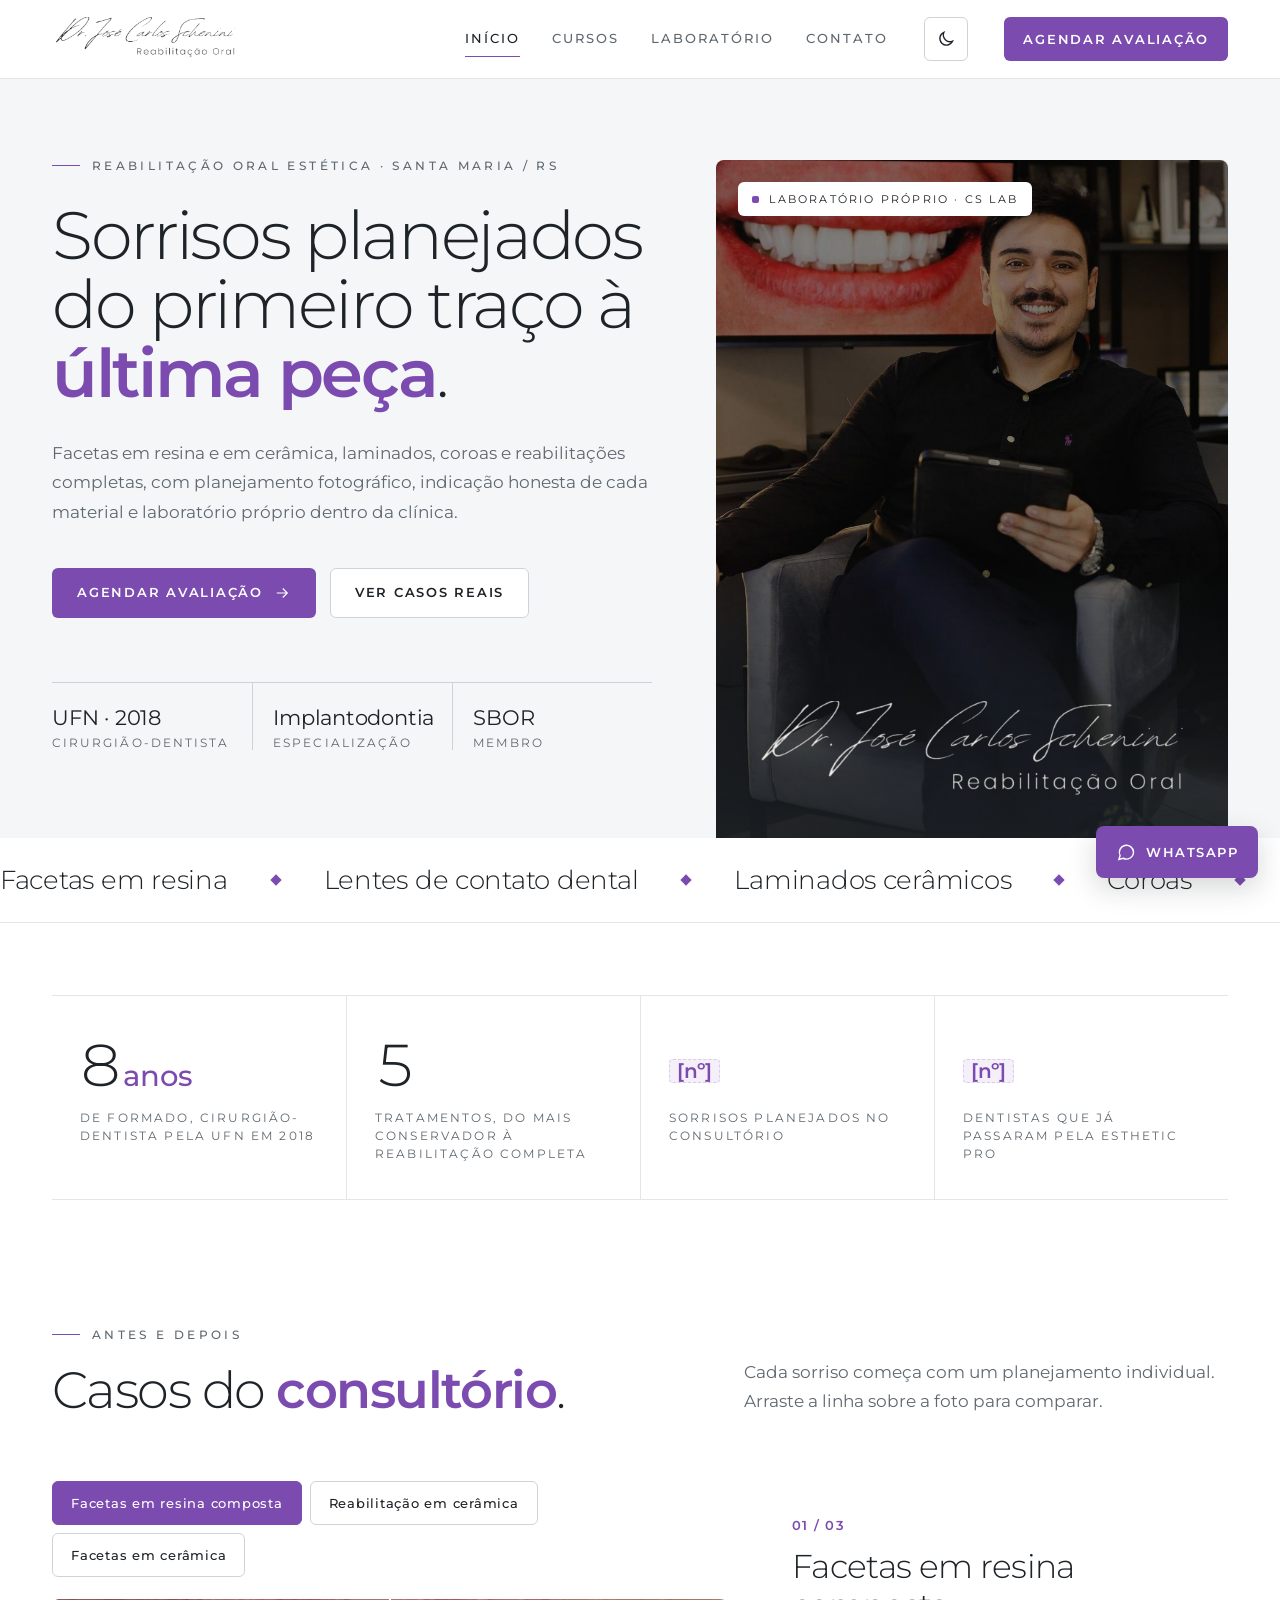
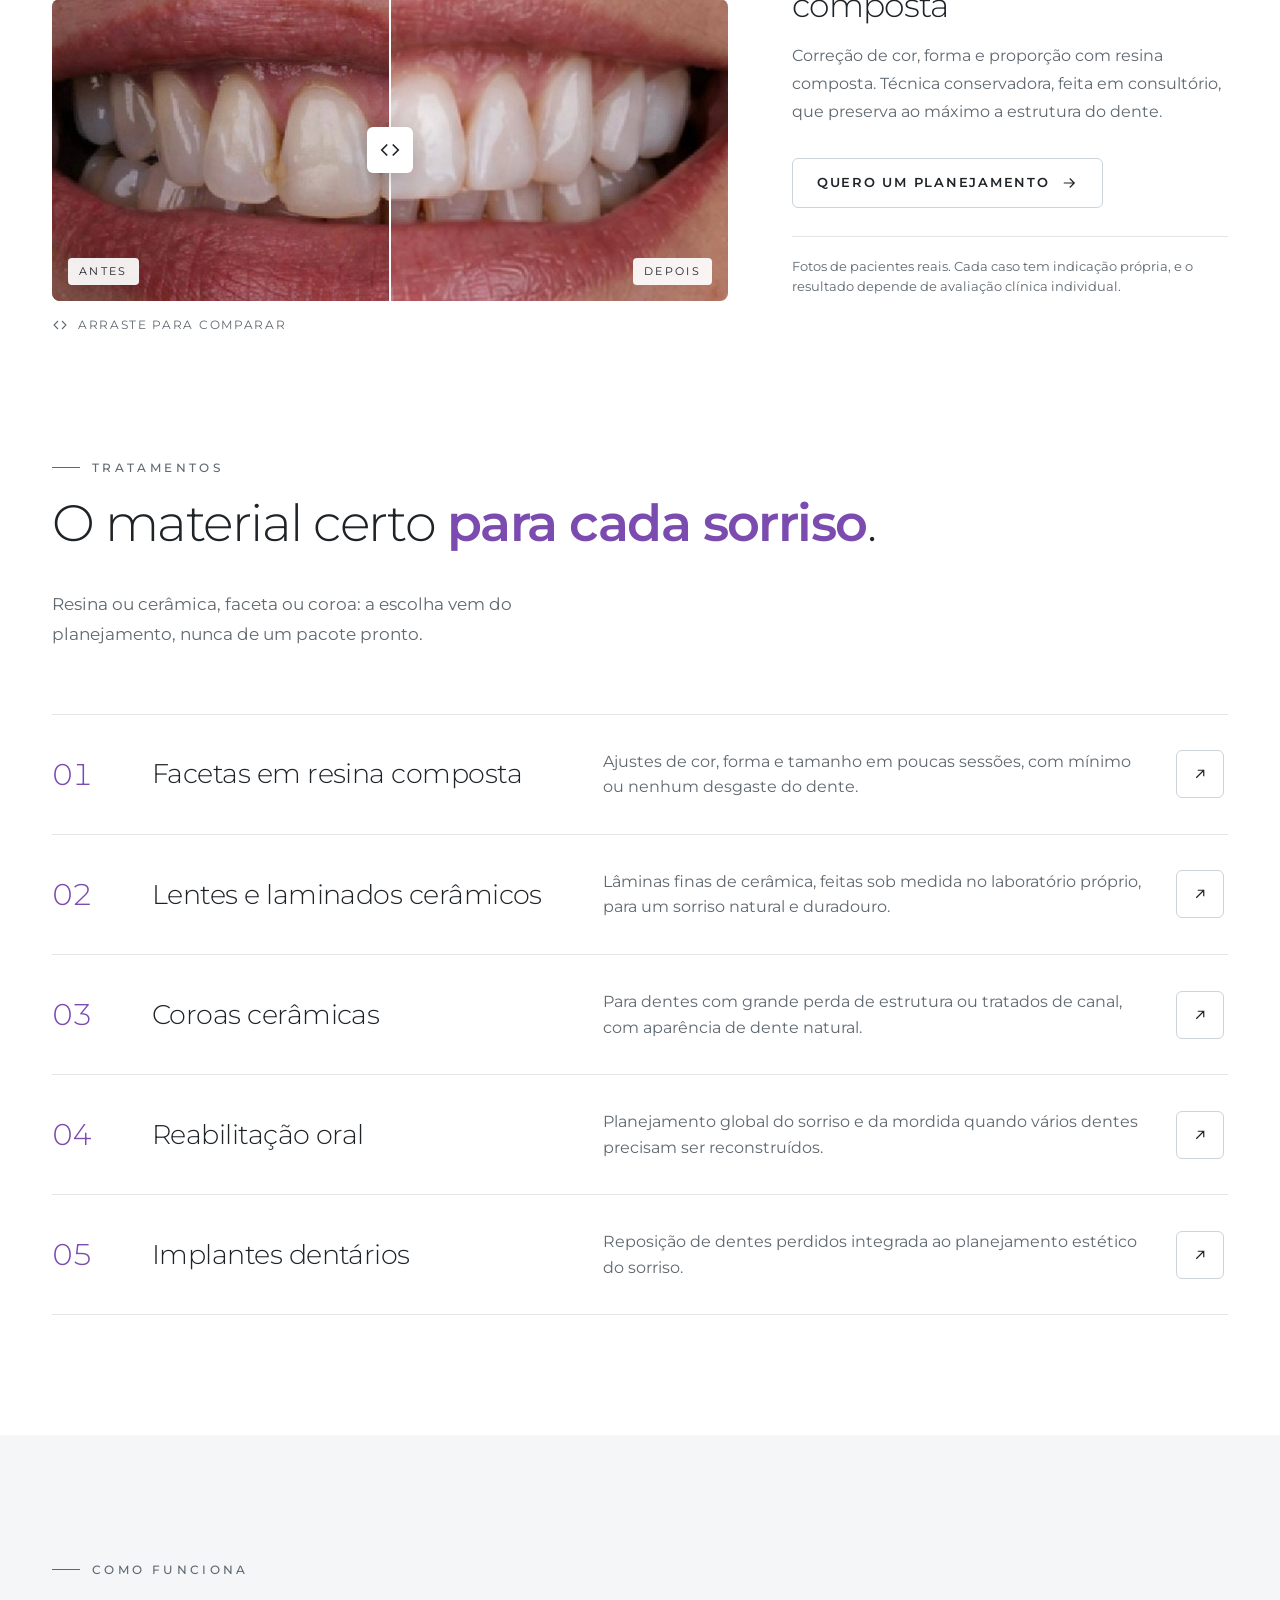
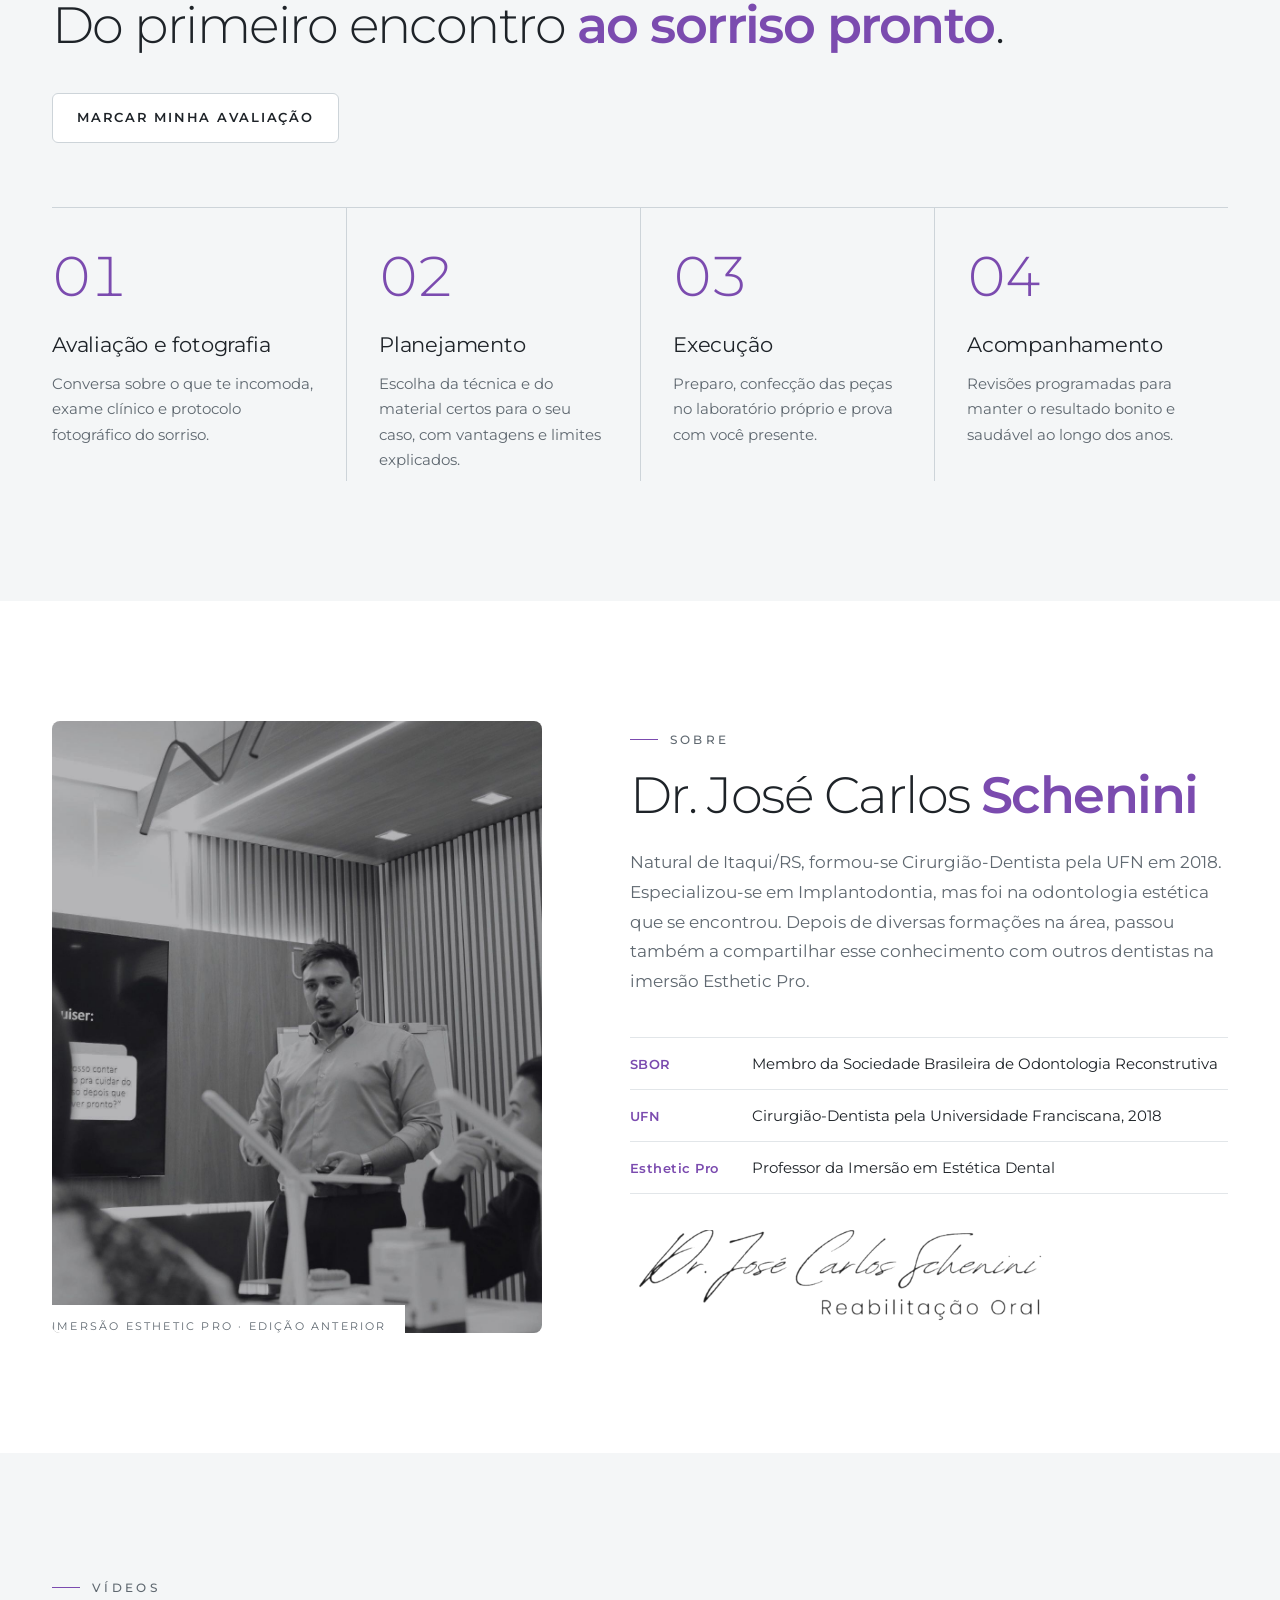
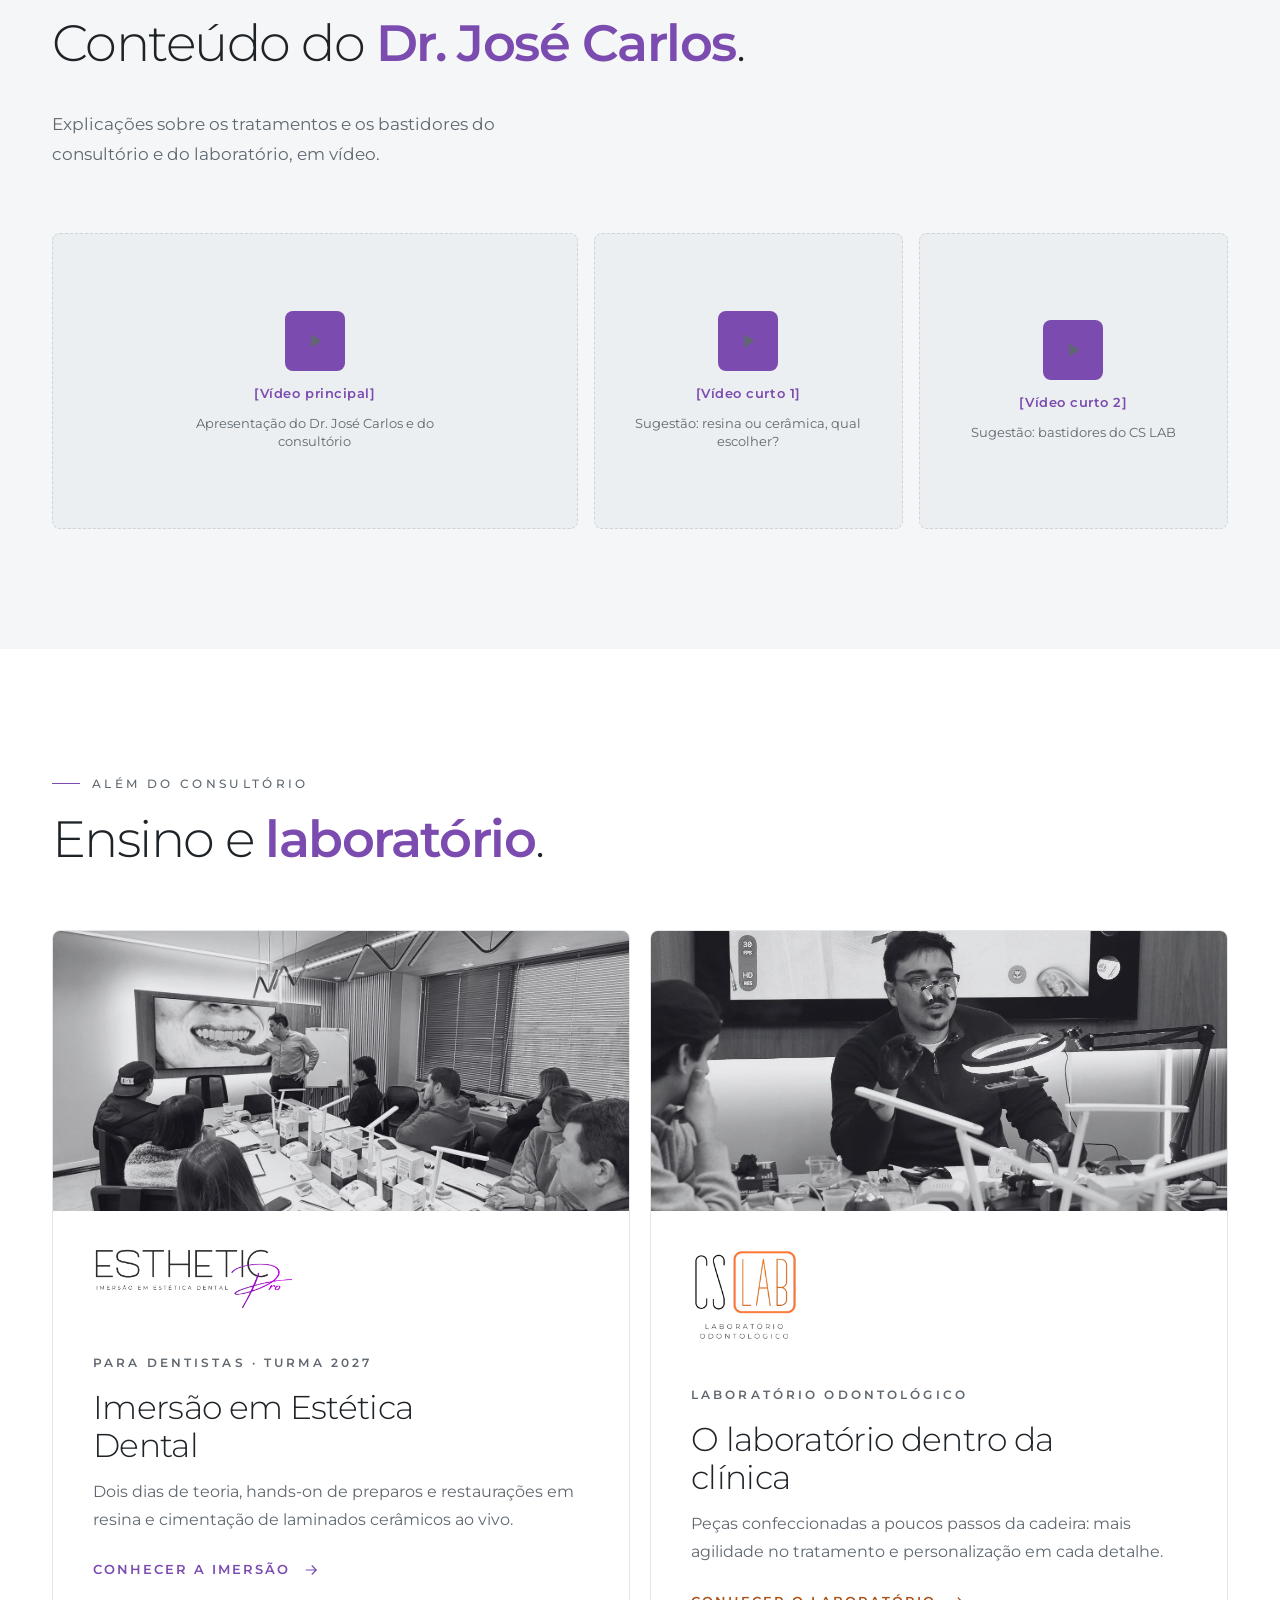
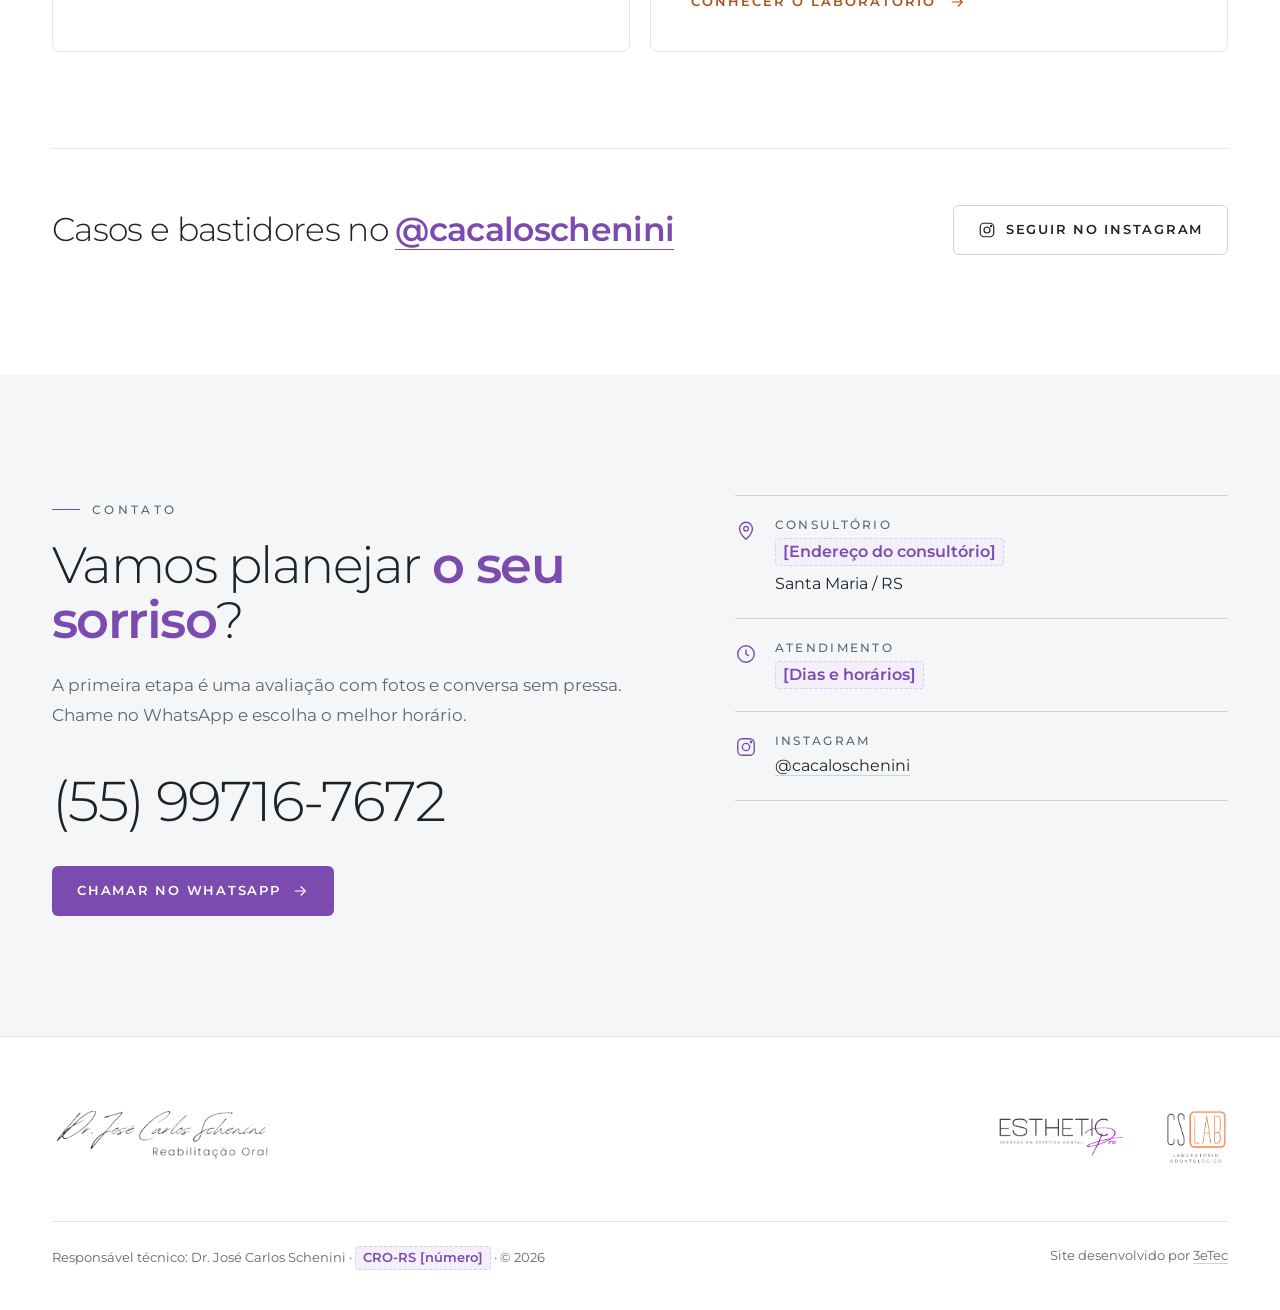
==== commit dba2da82: "feat: modo claro e escuro com botão no topo - Tokens escuros no base.css; fundos sempre por variável" ====
--- a/index.html
+++ b/index.html
@@ -2,9 +2,10 @@
 <html lang="pt-BR"><head>
 <meta name="viewport" content="width=device-width, initial-scale=1">
 <meta charset="utf-8">
+<script>(function(){var t;try{t=localStorage.getItem("tema")}catch(e){}if(t!=="dark"&&t!=="light")t=window.matchMedia&&matchMedia("(prefers-color-scheme: dark)").matches?"dark":"light";document.documentElement.setAttribute("data-theme",t)})()</script>
 <title>Dr. José Carlos Schenini | Reabilitação Oral</title>
 <meta name="description" content="Reabilitação oral estética em Santa Maria/RS: facetas em resina e em cerâmica, laminados, coroas e implantes, com planejamento individual e laboratório próprio na clínica.">
-<meta name="theme-color" content="#0A0A0B">
+<meta name="theme-color" content="#FFFFFF">
 <meta property="og:type" content="website">
 <meta property="og:url" content="https://dr-jose-carlos-schenini.vercel.app/">
 <meta property="og:locale" content="pt_BR">
@@ -43,12 +44,12 @@
 .hero-ph::after{content:"";position:absolute;inset:auto 0 0 0;height:42%;background:linear-gradient(to top,rgba(30,35,40,.82),rgba(30,35,40,0))}
 .hero-sig{position:absolute;left:7%;right:7%;bottom:34px;z-index:2}
 .hero-sig img{width:100%;height:auto;display:block;animation:write 2.6s cubic-bezier(.6,.1,.3,1) .5s both}
-.hero-badge{position:absolute;top:22px;left:22px;z-index:2;background:#fff;color:var(--tx);padding:10px 14px;border-radius:6px;font-size:11px;letter-spacing:.2em;text-transform:uppercase;display:flex;gap:10px;align-items:center;box-shadow:0 4px 18px rgba(30,35,40,.1)}
+.hero-badge{position:absolute;top:22px;left:22px;z-index:2;background:var(--card);color:var(--tx);padding:10px 14px;border-radius:6px;font-size:11px;letter-spacing:.2em;text-transform:uppercase;display:flex;gap:10px;align-items:center;box-shadow:0 4px 18px rgba(30,35,40,.1)}
 .hero-badge i{width:7px;height:7px;background:var(--ac);display:block;border-radius:2px}
 @keyframes zoomOut{from{transform:scale(1.12)}to{transform:scale(1.04)}}
 
 /* faixa de tratamentos */
-.mq{background:#fff;border-bottom:1px solid var(--line);overflow:hidden;white-space:nowrap;padding:26px 0;color:var(--tx)}
+.mq{background:var(--card);border-bottom:1px solid var(--line);overflow:hidden;white-space:nowrap;padding:26px 0;color:var(--tx)}
 .mq-t{display:inline-flex;align-items:center;gap:44px;padding-right:44px;animation:mq 46s linear infinite;font-size:26px;font-weight:300;letter-spacing:-.01em}
 .mq-t i{width:8px;height:8px;background:var(--ac);display:block;transform:rotate(45deg)}
 @keyframes mq{to{transform:translateX(-50%)}}
@@ -57,16 +58,16 @@
 /* casos */
 .casos-g{display:grid;grid-template-columns:minmax(0,1.55fr) minmax(0,1fr);gap:64px;align-items:center}
 .tabs{display:flex;gap:8px;flex-wrap:wrap;margin-bottom:22px}
-.tab{appearance:none;border:1px solid var(--line2);background:#fff;color:var(--tx);min-height:44px;padding:0 18px;border-radius:6px;font-family:Montserrat,sans-serif;font-size:12.5px;font-weight:500;letter-spacing:.06em;cursor:pointer;transition:all .2s}
+.tab{appearance:none;border:1px solid var(--line2);background:var(--card);color:var(--tx);min-height:44px;padding:0 18px;border-radius:6px;font-family:Montserrat,sans-serif;font-size:12.5px;font-weight:500;letter-spacing:.06em;cursor:pointer;transition:all .2s}
 .tab:hover{border-color:var(--tx)}
 .tab.on{background:var(--ac);color:#fff;border-color:var(--ac)}
 .ba{position:relative;aspect-ratio:1200/536;border-radius:8px;overflow:hidden;background:var(--bg3);user-select:none;-webkit-user-select:none;touch-action:pan-y}
 .ba img{position:absolute;inset:0;width:100%;height:100%;object-fit:cover;display:block;pointer-events:none}
 .ba-b{position:absolute;inset:0;z-index:1}
 .ba-line{position:absolute;top:0;bottom:0;width:2px;margin-left:-1px;background:#fff;z-index:2;pointer-events:none}
-.ba-knob{position:absolute;top:50%;left:50%;width:46px;height:46px;margin:-23px 0 0 -23px;background:#fff;color:var(--tx);border-radius:6px;display:flex;align-items:center;justify-content:center;box-shadow:0 6px 24px rgba(0,0,0,.2)}
+.ba-knob{position:absolute;top:50%;left:50%;width:46px;height:46px;margin:-23px 0 0 -23px;background:var(--card);color:var(--tx);border-radius:6px;display:flex;align-items:center;justify-content:center;box-shadow:0 6px 24px rgba(0,0,0,.2)}
 .ba-range{position:absolute;inset:0;width:100%;height:100%;margin:0;opacity:0;cursor:ew-resize;z-index:4}
-.ba-tag{position:absolute;bottom:16px;z-index:3;background:rgba(255,255,255,.92);color:var(--tx);padding:7px 11px;font-size:10.5px;letter-spacing:.22em;text-transform:uppercase;border-radius:4px;pointer-events:none}
+.ba-tag{position:absolute;bottom:16px;z-index:3;background:var(--card-a);color:var(--tx);padding:7px 11px;font-size:10.5px;letter-spacing:.22em;text-transform:uppercase;border-radius:4px;pointer-events:none}
 .ba-hint{display:flex;align-items:center;gap:10px;margin-top:16px;font-size:12px;letter-spacing:.14em;text-transform:uppercase;color:var(--mu)}
 .case-n{font-size:13px;color:var(--ac-ink);letter-spacing:.1em;font-weight:600}
 .case-t{font-size:clamp(26px,2.6vw,36px);line-height:1.15;margin-top:14px;font-weight:300;letter-spacing:-.02em}
@@ -95,7 +96,7 @@
 .sobre-g{display:grid;grid-template-columns:minmax(0,.9fr) minmax(0,1.1fr);gap:88px;align-items:center}
 .sobre-ph{position:relative;aspect-ratio:4/5;border-radius:8px;overflow:hidden}
 .sobre-ph img{width:100%;height:100%;object-fit:cover;display:block}
-.sobre-cap{position:absolute;left:0;bottom:0;background:#fff;padding:14px 18px 0 0;font-size:11px;letter-spacing:.2em;text-transform:uppercase;color:var(--mu)}
+.sobre-cap{position:absolute;left:0;bottom:0;background:var(--card);padding:14px 18px 0 0;font-size:11px;letter-spacing:.2em;text-transform:uppercase;color:var(--mu)}
 .sobre p.lead{margin-top:26px}
 .sobre-sig{margin-top:36px;width:min(420px,80%)}
 .sobre-sig img{width:100%;height:auto;display:block}
@@ -109,7 +110,7 @@
 
 /* frentes */
 .fr-g{display:grid;grid-template-columns:repeat(2,minmax(0,1fr));gap:20px}
-.fr{display:flex;flex-direction:column;border:1px solid var(--line);border-radius:8px;overflow:hidden;background:#fff;color:var(--tx);text-decoration:none;transition:border-color .3s,box-shadow .3s}
+.fr{display:flex;flex-direction:column;border:1px solid var(--line);border-radius:8px;overflow:hidden;background:var(--card);color:var(--tx);text-decoration:none;transition:border-color .3s,box-shadow .3s}
 .fr:hover{border-color:var(--line2);box-shadow:0 14px 40px rgba(30,35,40,.08)}
 .fr-ph{height:280px;overflow:hidden}
 .fr img.bg{width:100%;height:100%;object-fit:cover;display:block;transition:transform 1.2s cubic-bezier(.2,.7,.2,1)}
@@ -182,13 +183,14 @@
 
 <header class="hdr">
 <div class="wrap hdr-in">
-<a class="brand" href="/" aria-label="Dr. José Carlos Schenini: página inicial"><img src="/img/sig-dark.png" alt="Dr. José Carlos Schenini, Reabilitação Oral"></a>
+<a class="brand" href="/" aria-label="Dr. José Carlos Schenini: página inicial"><img class="th-l" src="/img/sig-dark.png" alt="Dr. José Carlos Schenini, Reabilitação Oral"><img class="th-d" src="/img/sig-light.png" alt="Dr. José Carlos Schenini, Reabilitação Oral"></a>
 <nav class="nav" aria-label="Principal">
 <a class="on" href="/">Início</a>
 <a href="/cursos">Cursos</a>
 <a href="/laboratorio">Laboratório</a>
 <a href="#contato">Contato</a>
 </nav>
+<button class="theme-t" type="button" aria-label="Ativar modo escuro" title="Modo claro / escuro"><svg class="i-moon" width="20" height="20" viewBox="0 0 24 24" fill="none" stroke="currentColor" stroke-width="1.6" aria-hidden="true"><path d="M20 14.5A8 8 0 0 1 9.5 4a8 8 0 1 0 10.5 10.5z"></path></svg><svg class="i-sun" width="20" height="20" viewBox="0 0 24 24" fill="none" stroke="currentColor" stroke-width="1.6" aria-hidden="true"><circle cx="12" cy="12" r="4"></circle><path d="M12 2v2M12 20v2M4.9 4.9l1.4 1.4M17.7 17.7l1.4 1.4M2 12h2M20 12h2M4.9 19.1l1.4-1.4M17.7 6.3l1.4-1.4"></path></svg></button>
 <a class="btn btn-ac" href="https://wa.me/5555997167672?text=Ol%C3%A1%2C%20Dr.%20Jos%C3%A9%20Carlos!%20Vim%20pelo%20site%20e%20gostaria%20de%20agendar%20uma%20avalia%C3%A7%C3%A3o." target="_blank" rel="noopener">Agendar avaliação</a>
 </div>
 </header>
@@ -359,7 +361,7 @@
 <li><b>UFN</b>Cirurgião-Dentista pela Universidade Franciscana, 2018</li>
 <li><b>Esthetic Pro</b>Professor da Imersão em Estética Dental</li>
 </ul>
-<div class="sobre-sig"><img src="/img/sig-dark.png" alt="Assinatura do Dr. José Carlos Schenini, Reabilitação Oral"></div>
+<div class="sobre-sig"><img class="th-l" src="/img/sig-dark.png" alt="Assinatura do Dr. José Carlos Schenini, Reabilitação Oral"><img class="th-d" src="/img/sig-light.png" alt="Assinatura do Dr. José Carlos Schenini, Reabilitação Oral"></div>
 </div>
 </div>
 </section>
@@ -393,7 +395,7 @@
 <a class="fr rv" href="/cursos">
 <div class="fr-ph"><img class="bg" src="/img/turma.jpg" alt=""></div>
 <div class="fr-b">
-<img class="fr-logo" src="/img/esthetic-dark.png" alt="Esthetic Pro, Imersão em Estética Dental">
+<img class="th-l fr-logo" src="/img/esthetic-dark.png" alt="Esthetic Pro, Imersão em Estética Dental"><img class="th-d fr-logo" src="/img/esthetic-light.png" alt="Esthetic Pro, Imersão em Estética Dental">
 <div>
 <p class="fr-k">Para dentistas · Turma 2027</p>
 <h3>Imersão em Estética Dental</h3>
@@ -405,7 +407,7 @@
 <a class="fr fr-lab rv" href="/laboratorio">
 <div class="fr-ph"><img class="bg" src="/img/bancada.jpg" alt=""></div>
 <div class="fr-b">
-<img class="fr-logo" src="/img/cslab-dark.png" alt="CS LAB, Laboratório Odontológico">
+<img class="th-l fr-logo" src="/img/cslab-dark.png" alt="CS LAB, Laboratório Odontológico"><img class="th-d fr-logo" src="/img/cslab-light.png" alt="CS LAB, Laboratório Odontológico">
 <div>
 <p class="fr-k">Laboratório odontológico</p>
 <h3>O laboratório dentro da clínica</h3>
@@ -442,10 +444,10 @@
 <footer class="ft">
 <div class="wrap">
 <div class="ft-top">
-<img src="/img/sig-dark.png" alt="Dr. José Carlos Schenini, Reabilitação Oral" style="height: 52px; width: auto; display: block">
+<img class="th-l" src="/img/sig-dark.png" alt="Dr. José Carlos Schenini, Reabilitação Oral" style="height: 52px; width: auto; display: block"><img class="th-d" src="/img/sig-light.png" alt="Dr. José Carlos Schenini, Reabilitação Oral" style="height: 52px; width: auto; display: block">
 <div class="ft-logos">
-<a href="/cursos" aria-label="Esthetic Pro"><img src="/img/esthetic-dark.png" alt="Esthetic Pro" style="height: 40px"></a>
-<a href="/laboratorio" aria-label="CS LAB"><img src="/img/cslab-dark.png" alt="CS LAB" style="height: 56px"></a>
+<a href="/cursos" aria-label="Esthetic Pro"><img class="th-l" src="/img/esthetic-dark.png" alt="Esthetic Pro" style="height: 40px"><img class="th-d" src="/img/esthetic-light.png" alt="Esthetic Pro" style="height: 40px"></a>
+<a href="/laboratorio" aria-label="CS LAB"><img class="th-l" src="/img/cslab-dark.png" alt="CS LAB" style="height: 56px"><img class="th-d" src="/img/cslab-light.png" alt="CS LAB" style="height: 56px"></a>
 </div>
 </div>
 <div class="ft-bot">
--- a/css/base.css
+++ b/css/base.css
@@ -9,6 +9,7 @@
 /* tokens: branco clínico, grafite no lugar do preto, acento suave */
 .pg{--bg:#FFFFFF;--bg2:#F4F6F7;--bg3:#EBEFF1;--tx:#1E2328;--mu:#5F6870;--line:#E2E6E9;--line2:#CDD4D9;
   --ac:#7B4BAF;--ac-h:#683C98;--ac-ink:#7B4BAF;--ac-soft:#F4EFF9;--ac-line:#D9CBEA;
+  --card:#FFFFFF;--card-a:rgba(255,255,255,.92);--hdr:rgba(255,255,255,.96);--veil:rgba(255,255,255,.88);
   font-family:Montserrat,system-ui,sans-serif;color:var(--tx);background:var(--bg);-webkit-font-smoothing:antialiased;overflow-x:hidden;font-size:16px}
 /* CS LAB: laranja queimado (o laranja vivo do logo fica só no logo) */
 .pg-lab{--ac:#A9531A;--ac-h:#8F4513;--ac-ink:#A9531A;--ac-soft:#FBF2EA;--ac-line:#EFD2BC}
@@ -18,6 +19,23 @@
 .alt{background:var(--bg2)}
 .sec-head{display:flex;justify-content:space-between;align-items:flex-end;gap:40px;margin-bottom:64px;flex-wrap:wrap}
 .sec-head .h2{margin-top:20px}
+
+/* modo escuro: <html data-theme="dark">, definido pelo script do <head> e pelo botão do topo */
+[data-theme="dark"]{color-scheme:dark}
+[data-theme="dark"] body{background:#131619}
+[data-theme="dark"] .pg{--bg:#131619;--bg2:#191D21;--bg3:#22272C;--tx:#E9EBED;--mu:#A5AEB6;--line:#2A3036;--line2:#3A424A;
+  --ac:#8A5AC0;--ac-h:#9C6FD0;--ac-ink:#C3A4E8;--ac-soft:#231D2C;--ac-line:#43365A;
+  --card:#1C2025;--card-a:rgba(28,32,37,.92);--hdr:rgba(19,22,25,.96);--veil:rgba(19,22,25,.86)}
+[data-theme="dark"] .pg-lab,[data-theme="dark"] .fr-lab{--ac:#B35C1F;--ac-h:#C46A2A;--ac-ink:#EBA572;--ac-soft:#281E16;--ac-line:#4E3726}
+/* logos: versão escura no tema claro, versão clara no tema escuro */
+[data-theme="dark"] .th-l,:root:not([data-theme="dark"]) .th-d{display:none!important}
+.pg{transition:background-color .3s,color .3s}
+
+/* botão de tema */
+.theme-t{appearance:none;flex:none;width:44px;height:44px;border-radius:6px;border:1px solid var(--line2);background:var(--card);color:var(--tx);display:flex;align-items:center;justify-content:center;cursor:pointer;transition:border-color .2s,color .2s}
+.theme-t:hover{border-color:var(--tx)}
+.theme-t .i-sun,[data-theme="dark"] .theme-t .i-moon{display:none}
+[data-theme="dark"] .theme-t .i-sun{display:block}
 
 /* tipografia */
 .eyebrow{display:inline-flex;align-items:center;gap:12px;font-size:12px;letter-spacing:.28em;text-transform:uppercase;font-weight:500;color:var(--mu)}
@@ -32,11 +50,11 @@
 .btn:hover svg{transform:translateX(4px)}
 .btn-ac{background:var(--ac);color:#fff}
 .btn-ac:hover{background:var(--ac-h)}
-.btn-line{background:#fff;border-color:var(--line2);color:var(--tx)}
+.btn-line{background:var(--card);border-color:var(--line2);color:var(--tx)}
 .btn-line:hover{border-color:var(--tx)}
 
 /* header */
-.hdr{position:sticky;top:0;z-index:50;background:rgba(255,255,255,.96);border-bottom:1px solid var(--line);color:var(--tx)}
+.hdr{position:sticky;top:0;z-index:50;background:var(--hdr);border-bottom:1px solid var(--line);color:var(--tx)}
 .hdr-in{display:flex;align-items:center;gap:36px;height:78px}
 .brand{display:block;line-height:0}
 .brand img{height:44px;width:auto}
@@ -76,7 +94,7 @@
 
 /* depoimentos */
 .dep-g{display:grid;grid-template-columns:repeat(3,minmax(0,1fr));gap:20px}
-.dep{border:1px solid var(--line);border-radius:8px;background:#fff;display:flex;flex-direction:column;overflow:hidden}
+.dep{border:1px solid var(--line);border-radius:8px;background:var(--card);display:flex;flex-direction:column;overflow:hidden}
 .dep .vid{border-radius:0;border:0;border-bottom:1px dashed var(--line2)}
 .dep-b{padding:28px 28px 30px;display:flex;flex-direction:column;gap:18px;flex:1}
 .dep-q{font-size:16px;line-height:1.7;color:var(--tx)}
@@ -87,7 +105,7 @@
 .dep-who span{display:block;margin-top:4px;font-size:12.5px;color:var(--mu)}
 
 /* rodapé */
-.ft{background:#fff;color:var(--mu);padding:72px 0 40px;border-top:1px solid var(--line)}
+.ft{background:var(--card);color:var(--mu);padding:72px 0 40px;border-top:1px solid var(--line)}
 .ft-top{display:flex;justify-content:space-between;align-items:center;gap:40px;flex-wrap:wrap}
 .ft-logos{display:flex;align-items:center;gap:40px;flex-wrap:wrap}
 .ft-logos img{display:block;width:auto}
@@ -130,8 +148,12 @@
 @media (max-width:860px){
   .hdr-in{flex-wrap:wrap;height:auto;padding:12px 0 0;gap:10px 16px}
   .brand img{height:36px}
-  .hdr .btn{margin-left:auto;min-height:44px;padding:0 14px;font-size:11.5px}
+  .theme-t{margin-left:auto}
+  .hdr .btn{min-height:44px;padding:0 14px;font-size:11.5px}
   .nav{order:3;width:100%;margin:0;overflow-x:auto;gap:24px;padding-bottom:2px}
+}
+@media (max-width:480px){
+  .hdr .btn{display:none} /* no celular a ação principal fica no botão flutuante */
 }
 @media (max-width:640px){
   .wrap{padding:0 20px}
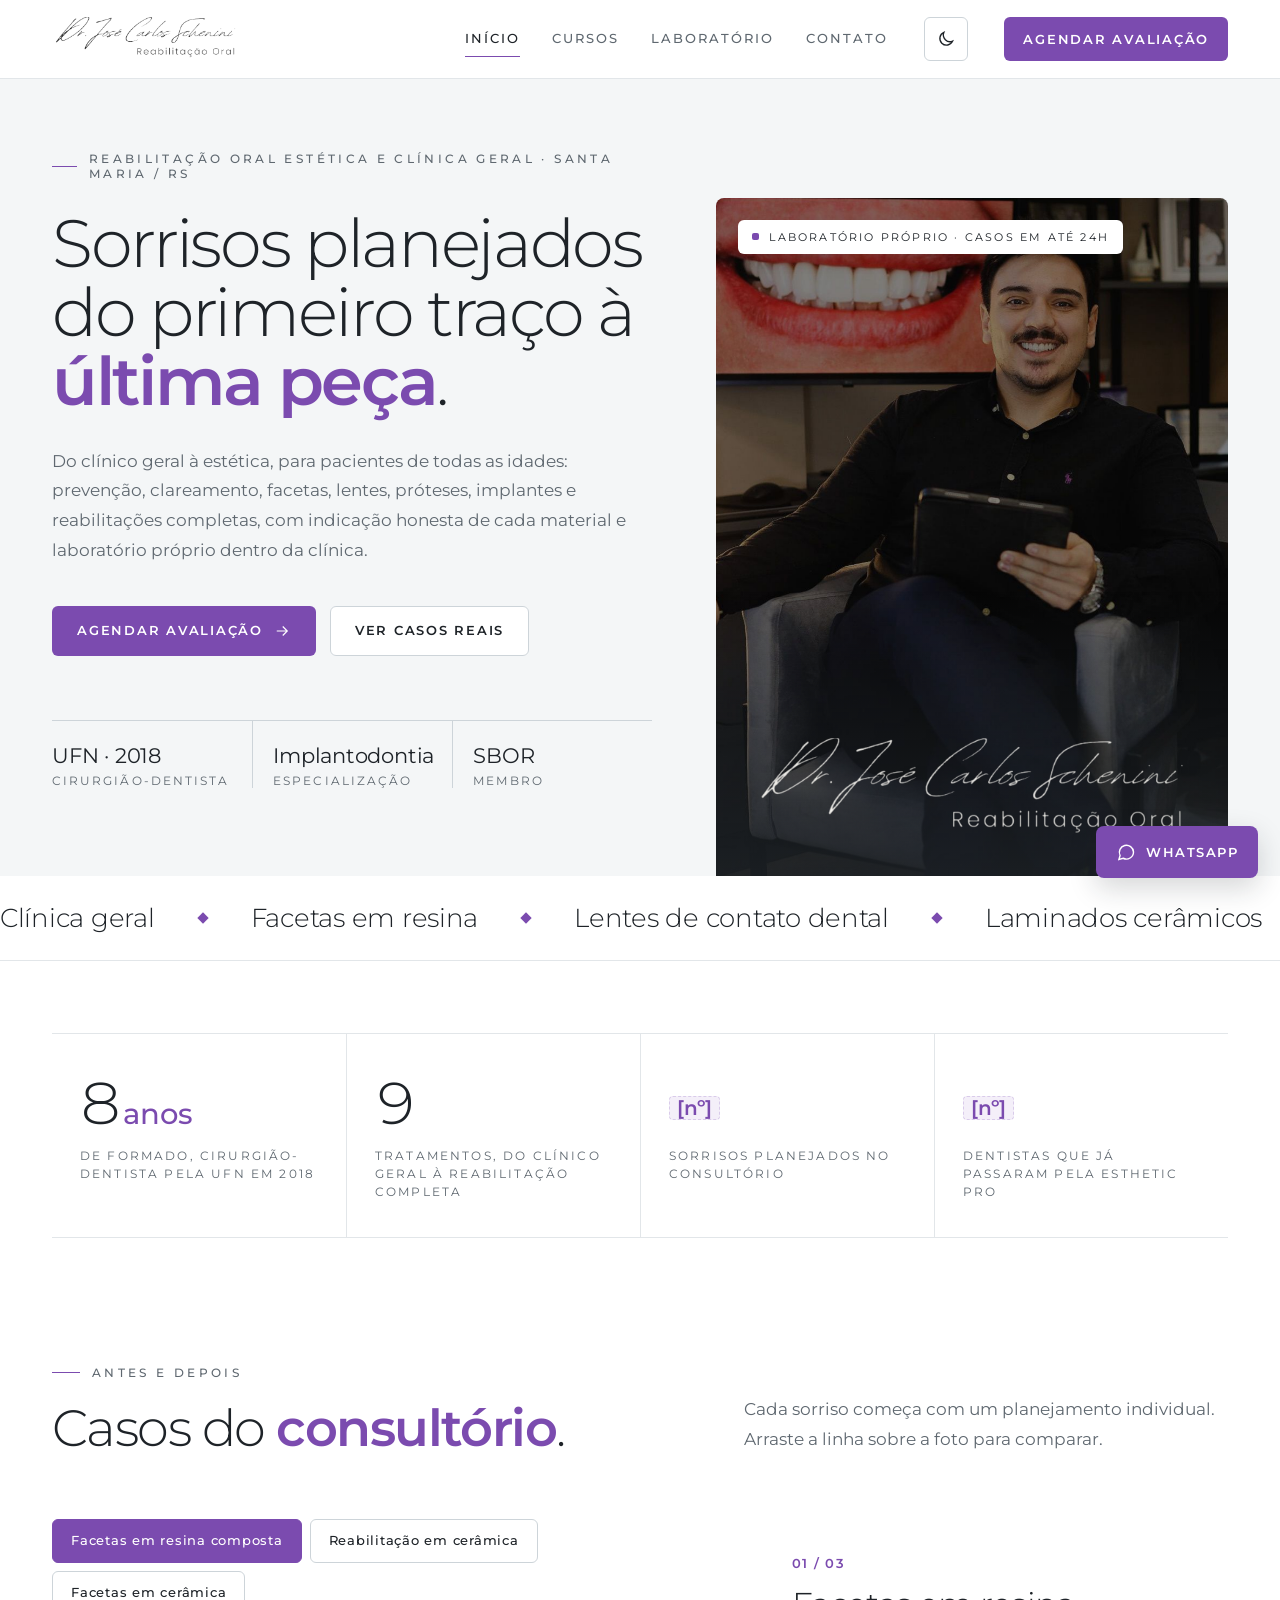
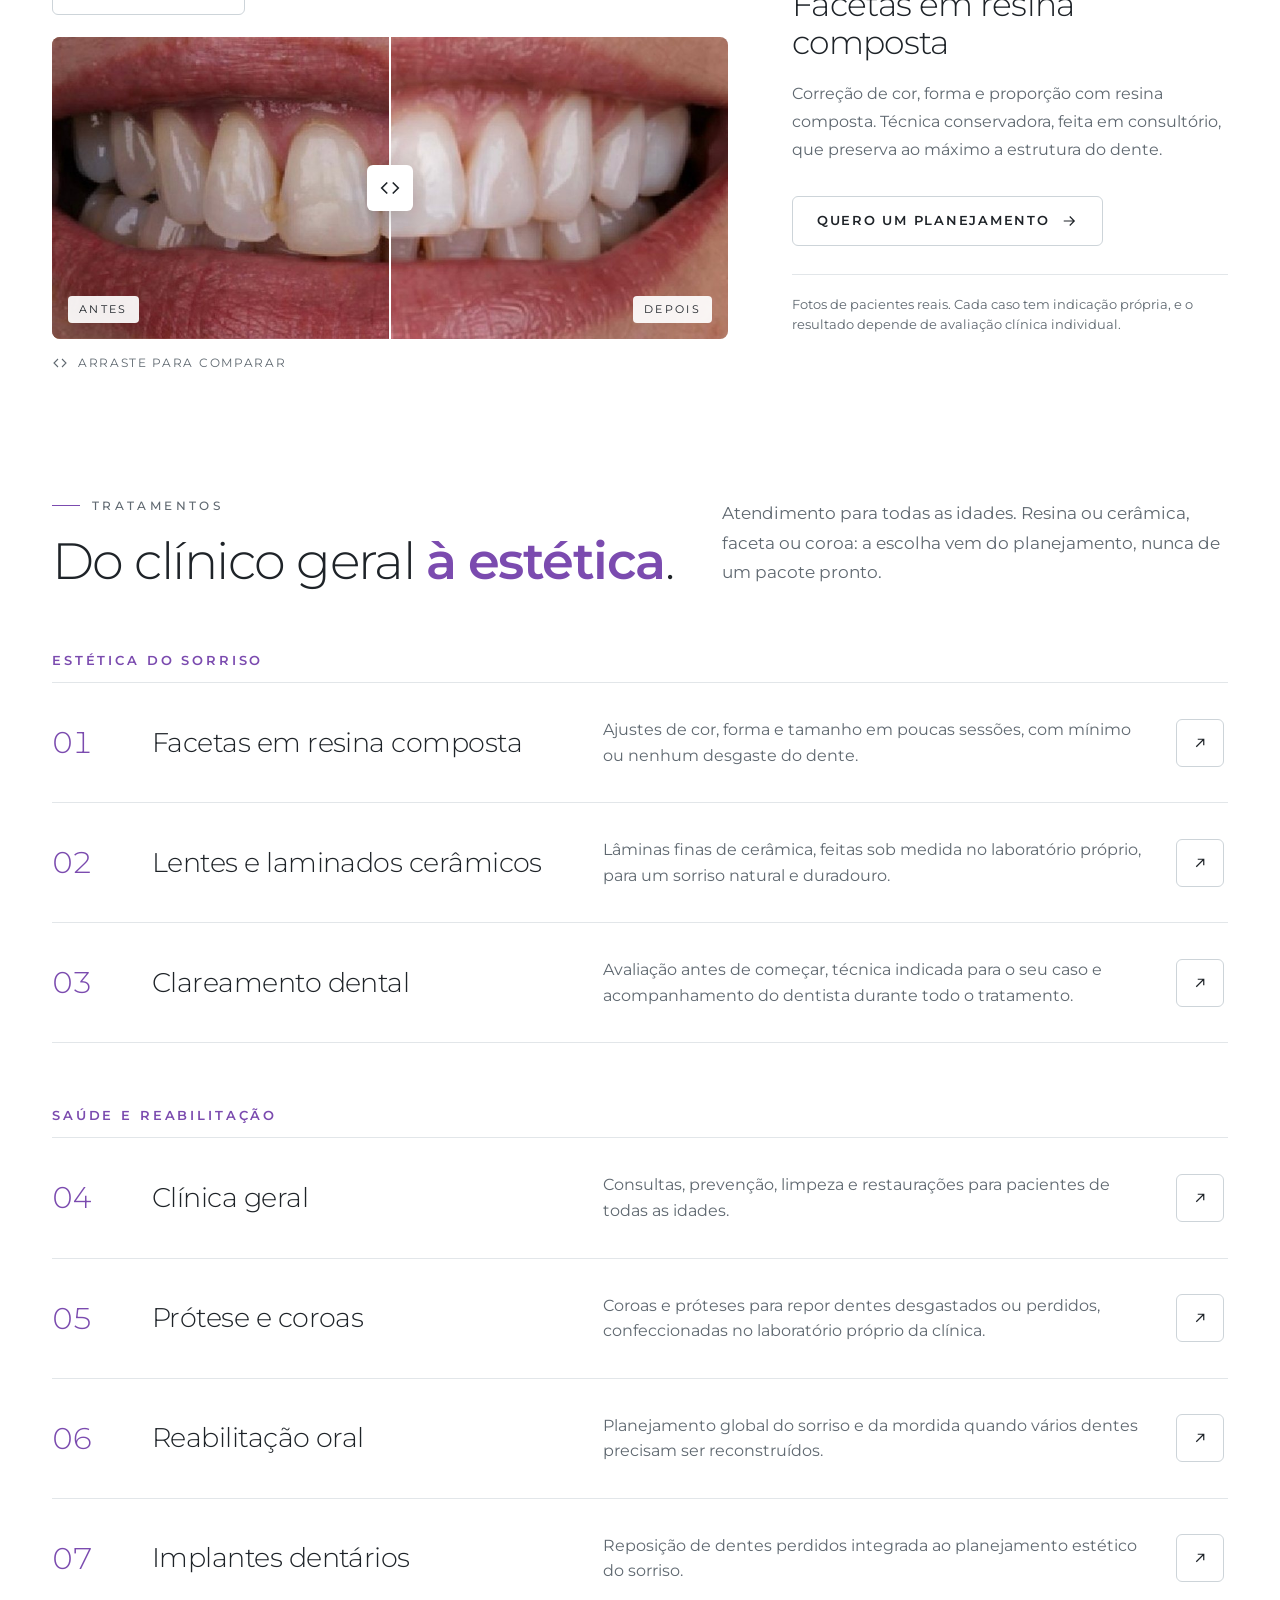
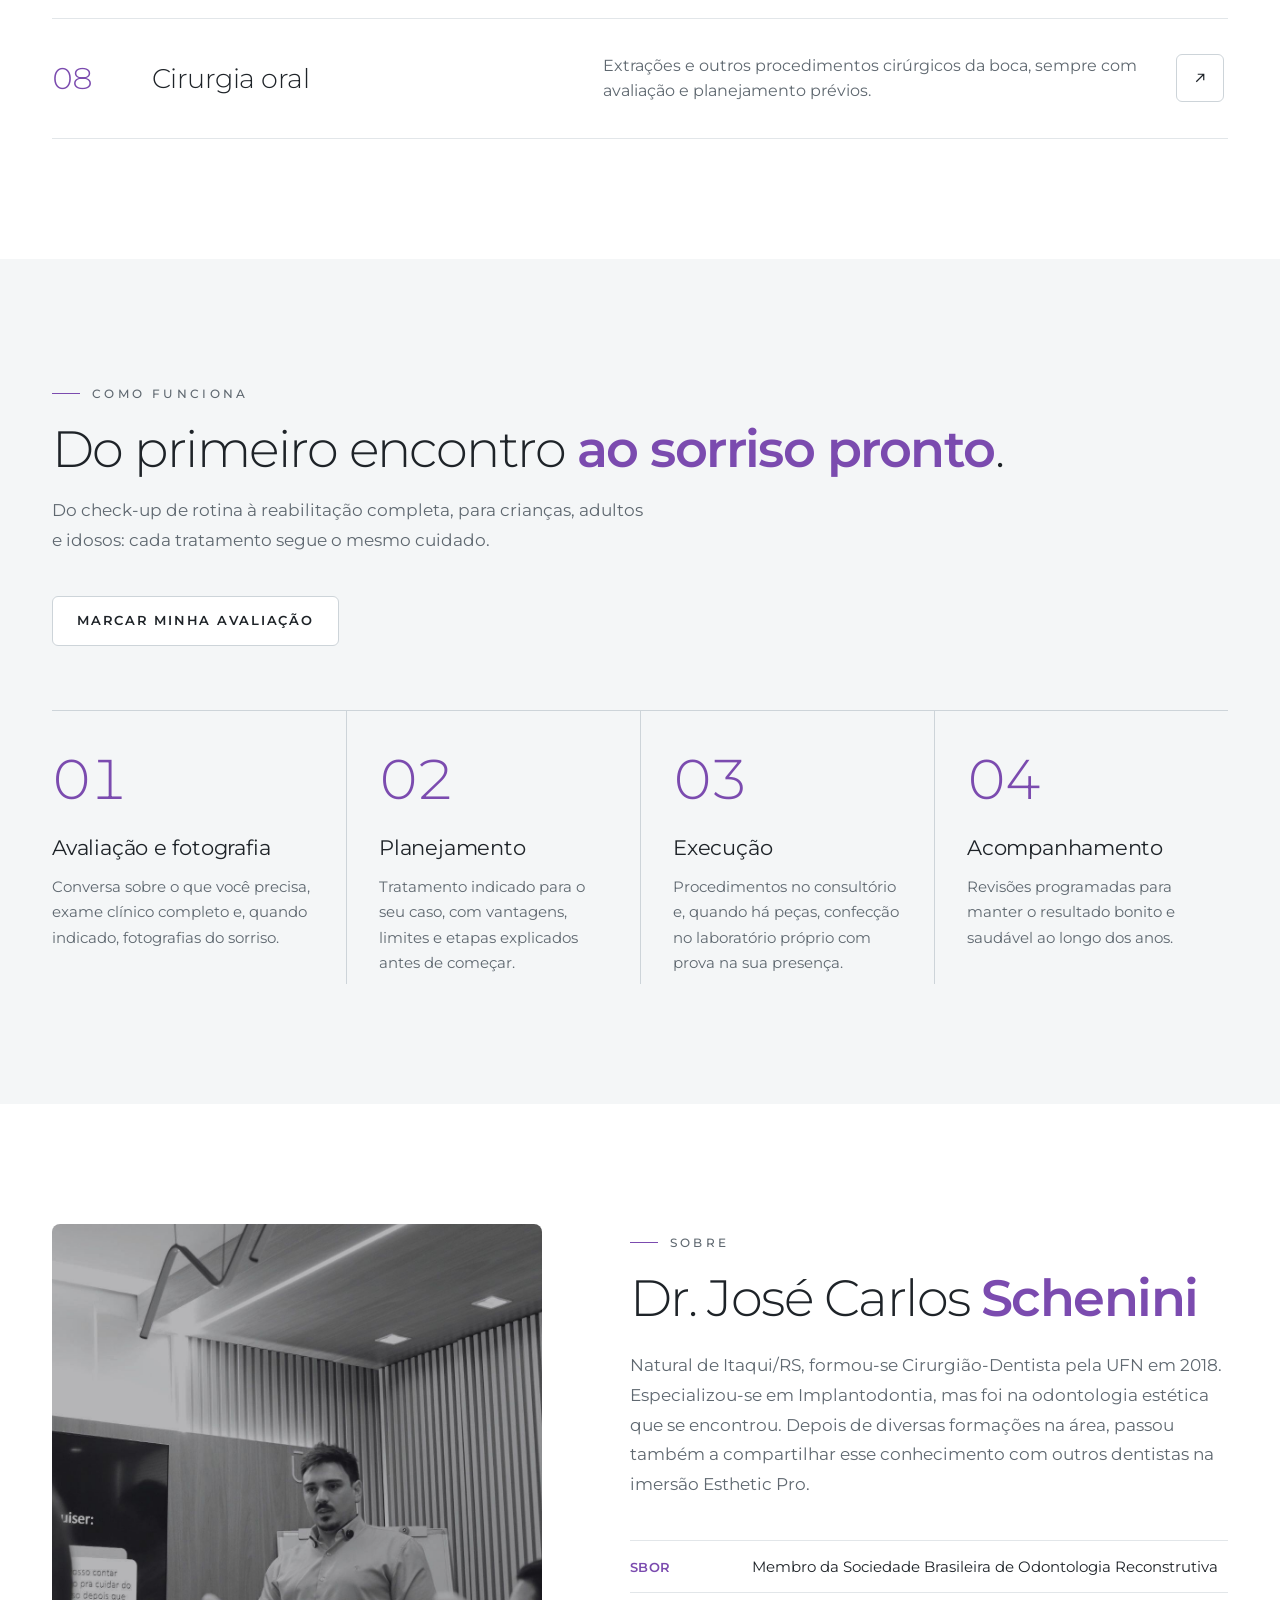
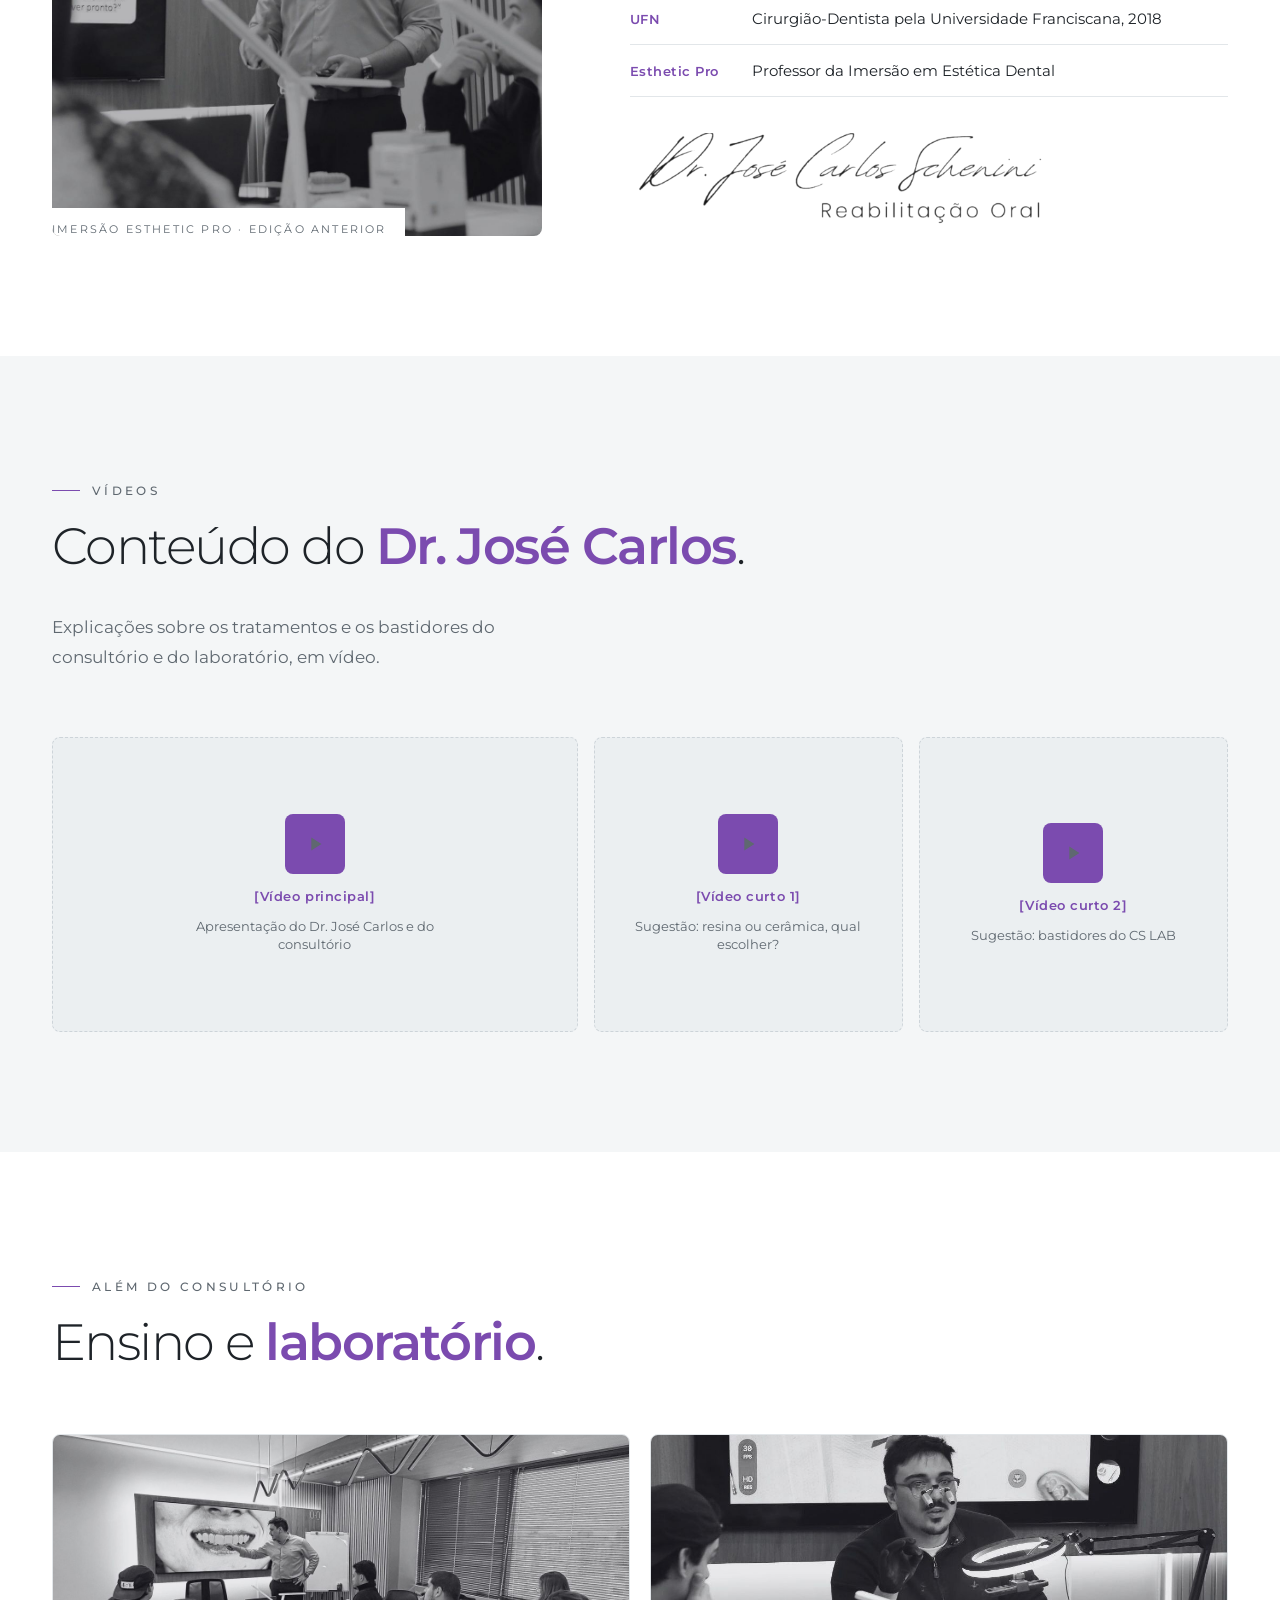
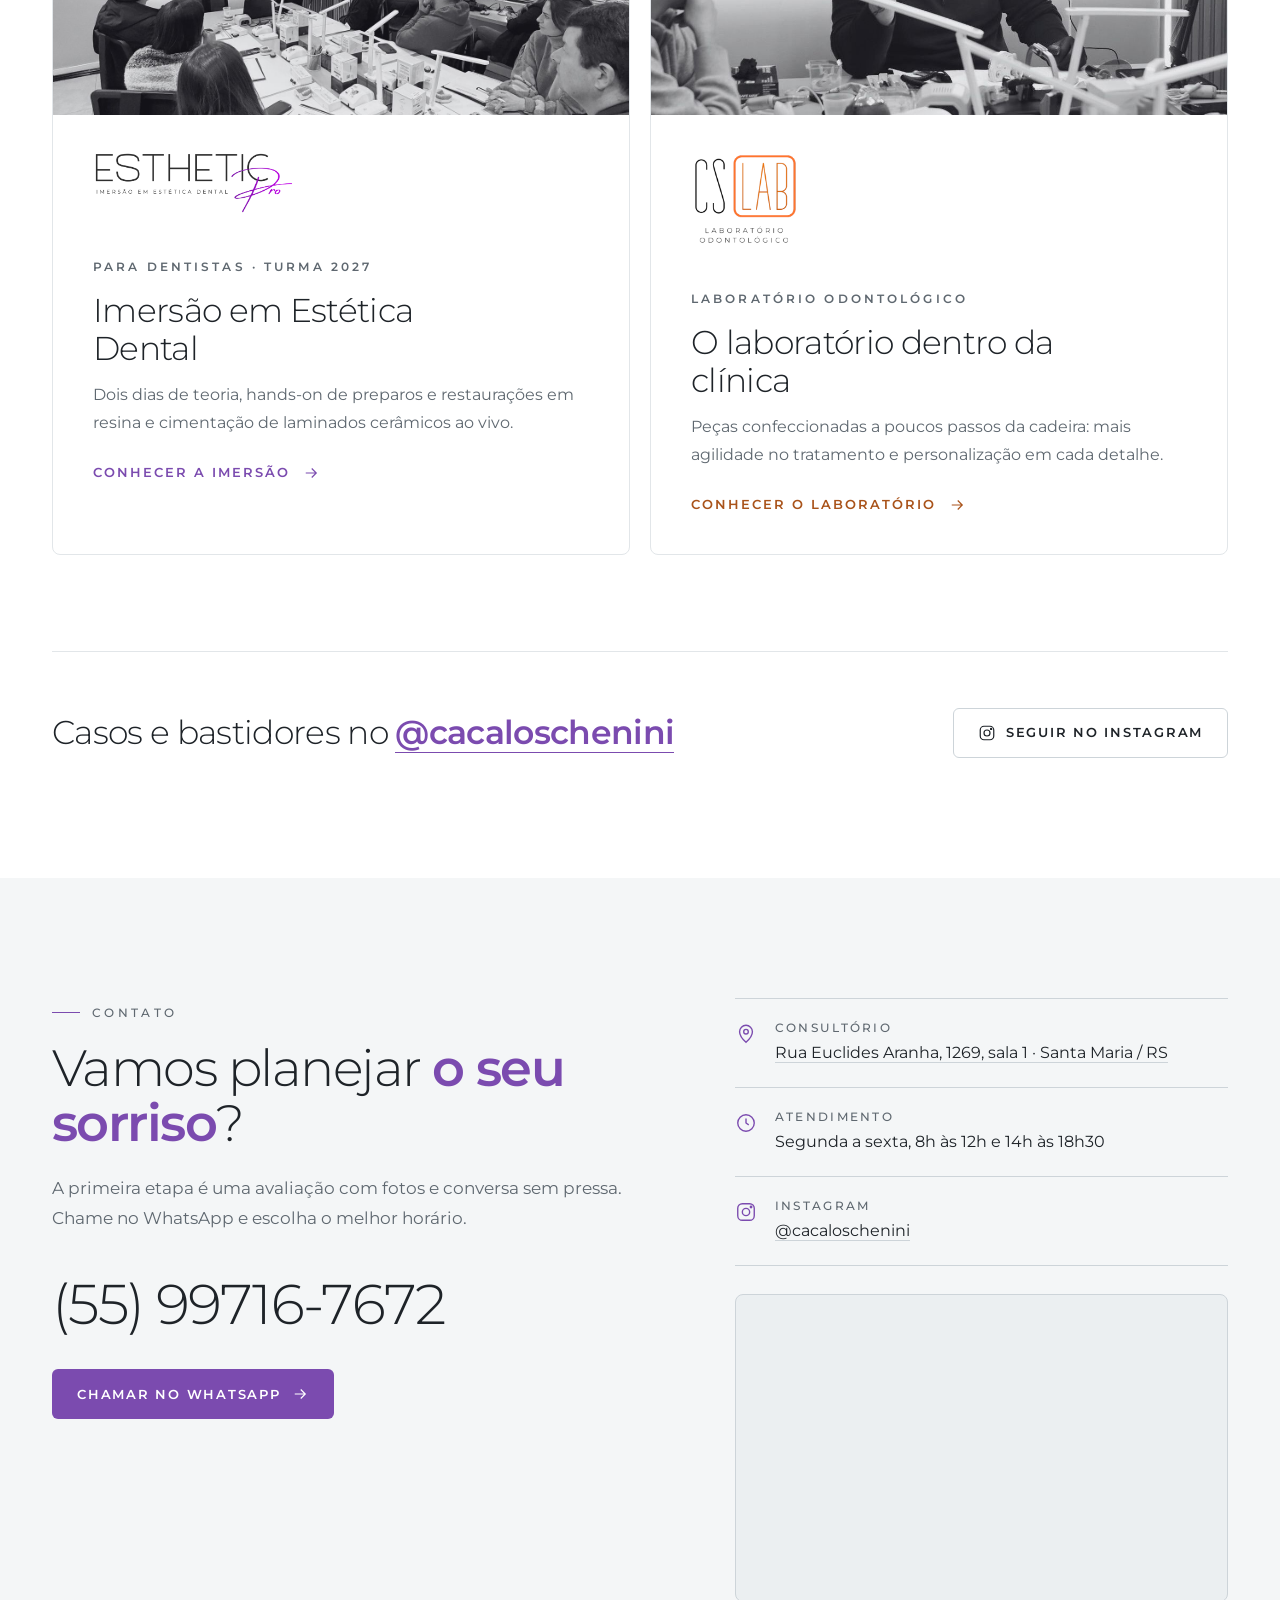
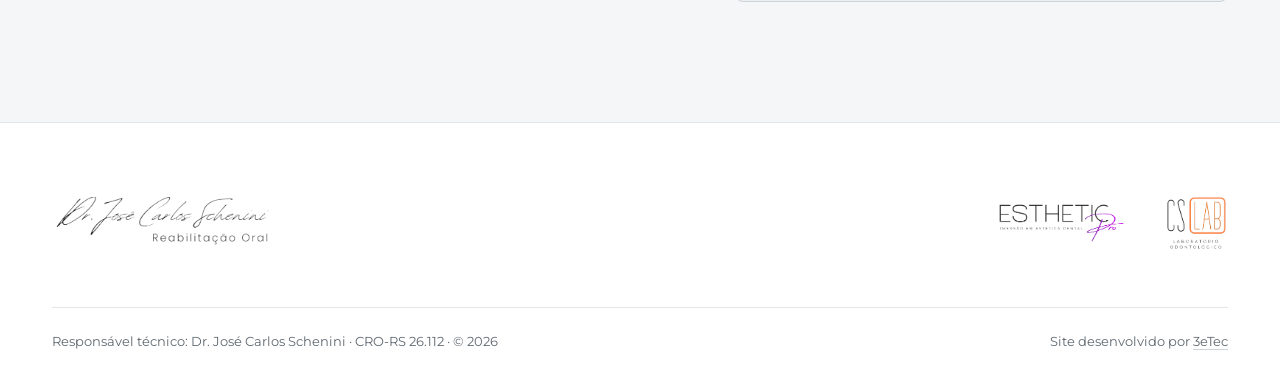
==== commit 11a04345: "feat(home): dados reais do consultório e novos tratamentos Co-Authored-By: Claude Opus 5.5 <noreply@" ====
--- a/index.html
+++ b/index.html
@@ -75,6 +75,10 @@
 .case-note{margin-top:28px;padding-top:20px;border-top:1px solid var(--line);font-size:12.5px;line-height:1.6;color:var(--mu)}
 
 /* tratamentos */
+.tl-grp{display:flex;justify-content:space-between;align-items:baseline;gap:20px;margin:0 0 14px}
+.tl + .tl-grp{margin-top:64px}
+.tl-gt{font-size:13px;letter-spacing:.22em;text-transform:uppercase;font-weight:600;color:var(--ac-ink)}
+.tl-grp span{font-size:12px;letter-spacing:.14em;text-transform:uppercase;color:var(--mu)}
 .tl{border-top:1px solid var(--line)}
 .tl-r{display:grid;grid-template-columns:72px minmax(0,1.05fr) minmax(0,1.35fr) 52px;gap:28px;align-items:center;padding:34px 0;border-bottom:1px solid var(--line);text-decoration:none;color:inherit;transition:padding .35s cubic-bezier(.2,.7,.2,1),background .35s}
 .tl-r:hover{padding-left:16px;padding-right:16px;background:var(--bg2)}
@@ -141,6 +145,9 @@
 .ct-list b{display:block;font-size:11.5px;letter-spacing:.2em;text-transform:uppercase;color:var(--mu);font-weight:500}
 .ct-list span{display:block;margin-top:6px;font-size:16px;line-height:1.5}
 .ct-list a{text-decoration:none;border-bottom:1px solid var(--line2)}
+.map{margin-top:28px;border-radius:8px;overflow:hidden;border:1px solid var(--line2);aspect-ratio:16/10;background:var(--bg3)}
+.map iframe{display:block;width:100%;height:100%;border:0;filter:grayscale(1);transition:filter .5s}
+.map:hover iframe,.map:focus-within iframe{filter:none}
 
 @media (max-width:1024px){
   .hero-g,.casos-g,.sobre-g,.ct-g{grid-template-columns:minmax(0,1fr);gap:48px}
@@ -198,9 +205,9 @@
 <section class="hero">
 <div class="wrap hero-g">
 <div class="hero-txt">
-<p class="eyebrow rise d1">Reabilitação oral estética · Santa Maria / RS</p>
+<p class="eyebrow rise d1">Reabilitação oral estética e clínica geral · Santa Maria / RS</p>
 <h1 class="rise d2">Sorrisos planejados do primeiro traço à <em>última peça</em>.</h1>
-<p class="lead rise d3">Facetas em resina e em cerâmica, laminados, coroas e reabilitações completas, com planejamento fotográfico, indicação honesta de cada material e laboratório próprio dentro da clínica.</p>
+<p class="lead rise d3">Do clínico geral à estética, para pacientes de todas as idades: prevenção, clareamento, facetas, lentes, próteses, implantes e reabilitações completas, com indicação honesta de cada material e laboratório próprio dentro da clínica.</p>
 <div class="hero-cta rise d4">
 <a class="btn btn-ac" href="https://wa.me/5555997167672?text=Ol%C3%A1%2C%20Dr.%20Jos%C3%A9%20Carlos!%20Vim%20pelo%20site%20e%20gostaria%20de%20agendar%20uma%20avalia%C3%A7%C3%A3o." target="_blank" rel="noopener">Agendar avaliação <svg width="18" height="18" viewBox="0 0 24 24" fill="none" stroke="currentColor" stroke-width="1.6" aria-hidden="true"><path d="M5 12h14M13 6l6 6-6 6"></path></svg></a>
 <a class="btn btn-line" href="#casos">Ver casos reais</a>
@@ -213,7 +220,7 @@
 </div>
 <div class="hero-ph">
 <img class="ph" src="/img/retrato.jpg" alt="Dr. José Carlos Schenini sorrindo no consultório, com um tablet nas mãos">
-<p class="hero-badge"><i></i>Laboratório próprio · CS LAB</p>
+<p class="hero-badge"><i></i>Laboratório próprio · casos em até 24h</p>
 <div class="hero-sig"><img src="/img/sig-light.png" alt=""></div>
 </div>
 </div>
@@ -221,8 +228,8 @@
 
 <div class="mq" aria-hidden="true">
 <div class="mq-t">
-<span>Facetas em resina</span><i></i><span>Lentes de contato dental</span><i></i><span>Laminados cerâmicos</span><i></i><span>Coroas</span><i></i><span>Reabilitação oral</span><i></i><span>Implantes</span><i></i>
-<span>Facetas em resina</span><i></i><span>Lentes de contato dental</span><i></i><span>Laminados cerâmicos</span><i></i><span>Coroas</span><i></i><span>Reabilitação oral</span><i></i><span>Implantes</span><i></i>
+<span>Clínica geral</span><i></i><span>Facetas em resina</span><i></i><span>Lentes de contato dental</span><i></i><span>Laminados cerâmicos</span><i></i><span>Clareamento dental</span><i></i><span>Coroas e próteses</span><i></i><span>Reabilitação oral</span><i></i><span>Implantes</span><i></i><span>Cirurgia oral</span><i></i>
+<span>Clínica geral</span><i></i><span>Facetas em resina</span><i></i><span>Lentes de contato dental</span><i></i><span>Laminados cerâmicos</span><i></i><span>Clareamento dental</span><i></i><span>Coroas e próteses</span><i></i><span>Reabilitação oral</span><i></i><span>Implantes</span><i></i><span>Cirurgia oral</span><i></i>
 </div>
 </div>
 
@@ -230,7 +237,7 @@
 <div class="wrap">
 <div class="stats rv">
 <div class="stat"><b><span class="num" data-since="2018">8</span><small>anos</small></b><span>De formado, Cirurgião-Dentista pela UFN em 2018</span></div>
-<div class="stat"><b><span class="num" data-count="5">5</span></b><span>Tratamentos, do mais conservador à reabilitação completa</span></div>
+<div class="stat"><b><span class="num" data-count="9">9</span></b><span>Tratamentos, do clínico geral à reabilitação completa</span></div>
 <div class="stat"><b><span class="ph-hold">[nº]</span></b><span>Sorrisos planejados no consultório</span></div>
 <div class="stat"><b><span class="ph-hold">[nº]</span></b><span>Dentistas que já passaram pela Esthetic Pro</span></div>
 </div>
@@ -283,47 +290,63 @@
 <div class="sec-head rv">
 <div>
 <p class="eyebrow">Tratamentos</p>
-<h2 class="h2">O material certo <em>para cada sorriso</em>.</h2>
-</div>
-<p class="lead" style="max-width: 46ch">Resina ou cerâmica, faceta ou coroa: a escolha vem do planejamento, nunca de um pacote pronto.</p>
-</div>
+<h2 class="h2">Do clínico geral <em>à estética</em>.</h2>
+</div>
+<p class="lead" style="max-width: 46ch">Atendimento para todas as idades. Resina ou cerâmica, faceta ou coroa: a escolha vem do planejamento, nunca de um pacote pronto.</p>
+</div>
+<div class="tl-grp rv"><h3 class="tl-gt">Estética do sorriso</h3></div>
 <div class="tl">
-
 <a class="tl-r rv" href="https://wa.me/5555997167672?text=Ol%C3%A1%2C%20Dr.%20Jos%C3%A9%20Carlos!%20Vim%20pelo%20site%20e%20quero%20saber%20mais%20sobre%20facetas%20em%20resina%20composta." target="_blank" rel="noopener">
 <span class="tl-n num" data-count="1" data-pad="2">01</span>
 <span class="tl-t">Facetas em resina composta</span>
 <span class="tl-d">Ajustes de cor, forma e tamanho em poucas sessões, com mínimo ou nenhum desgaste do dente.</span>
 <span class="tl-a" aria-hidden="true"><svg width="18" height="18" viewBox="0 0 24 24" fill="none" stroke="currentColor" stroke-width="1.6"><path d="M7 17L17 7M9 7h8v8"></path></svg></span>
 </a>
-
 <a class="tl-r rv" href="https://wa.me/5555997167672?text=Ol%C3%A1%2C%20Dr.%20Jos%C3%A9%20Carlos!%20Vim%20pelo%20site%20e%20quero%20saber%20mais%20sobre%20lentes%20e%20laminados%20cer%C3%A2micos." target="_blank" rel="noopener">
 <span class="tl-n num" data-count="2" data-pad="2">02</span>
 <span class="tl-t">Lentes e laminados cerâmicos</span>
 <span class="tl-d">Lâminas finas de cerâmica, feitas sob medida no laboratório próprio, para um sorriso natural e duradouro.</span>
 <span class="tl-a" aria-hidden="true"><svg width="18" height="18" viewBox="0 0 24 24" fill="none" stroke="currentColor" stroke-width="1.6"><path d="M7 17L17 7M9 7h8v8"></path></svg></span>
 </a>
-
-<a class="tl-r rv" href="https://wa.me/5555997167672?text=Ol%C3%A1%2C%20Dr.%20Jos%C3%A9%20Carlos!%20Vim%20pelo%20site%20e%20quero%20saber%20mais%20sobre%20coroas%20cer%C3%A2micas." target="_blank" rel="noopener">
+<a class="tl-r rv" href="https://wa.me/5555997167672?text=Ol%C3%A1%2C%20Dr.%20Jos%C3%A9%20Carlos!%20Vim%20pelo%20site%20e%20quero%20saber%20mais%20sobre%20clareamento%20dental." target="_blank" rel="noopener">
 <span class="tl-n num" data-count="3" data-pad="2">03</span>
-<span class="tl-t">Coroas cerâmicas</span>
-<span class="tl-d">Para dentes com grande perda de estrutura ou tratados de canal, com aparência de dente natural.</span>
-<span class="tl-a" aria-hidden="true"><svg width="18" height="18" viewBox="0 0 24 24" fill="none" stroke="currentColor" stroke-width="1.6"><path d="M7 17L17 7M9 7h8v8"></path></svg></span>
-</a>
-
+<span class="tl-t">Clareamento dental</span>
+<span class="tl-d">Avaliação antes de começar, técnica indicada para o seu caso e acompanhamento do dentista durante todo o tratamento.</span>
+<span class="tl-a" aria-hidden="true"><svg width="18" height="18" viewBox="0 0 24 24" fill="none" stroke="currentColor" stroke-width="1.6"><path d="M7 17L17 7M9 7h8v8"></path></svg></span>
+</a>
+</div>
+<div class="tl-grp rv"><h3 class="tl-gt">Saúde e reabilitação</h3></div>
+<div class="tl">
+<a class="tl-r rv" href="https://wa.me/5555997167672?text=Ol%C3%A1%2C%20Dr.%20Jos%C3%A9%20Carlos!%20Vim%20pelo%20site%20e%20quero%20saber%20mais%20sobre%20cl%C3%ADnica%20geral." target="_blank" rel="noopener">
+<span class="tl-n num" data-count="4" data-pad="2">04</span>
+<span class="tl-t">Clínica geral</span>
+<span class="tl-d">Consultas, prevenção, limpeza e restaurações para pacientes de todas as idades.</span>
+<span class="tl-a" aria-hidden="true"><svg width="18" height="18" viewBox="0 0 24 24" fill="none" stroke="currentColor" stroke-width="1.6"><path d="M7 17L17 7M9 7h8v8"></path></svg></span>
+</a>
+<a class="tl-r rv" href="https://wa.me/5555997167672?text=Ol%C3%A1%2C%20Dr.%20Jos%C3%A9%20Carlos!%20Vim%20pelo%20site%20e%20quero%20saber%20mais%20sobre%20pr%C3%B3tese%20e%20coroas." target="_blank" rel="noopener">
+<span class="tl-n num" data-count="5" data-pad="2">05</span>
+<span class="tl-t">Prótese e coroas</span>
+<span class="tl-d">Coroas e próteses para repor dentes desgastados ou perdidos, confeccionadas no laboratório próprio da clínica.</span>
+<span class="tl-a" aria-hidden="true"><svg width="18" height="18" viewBox="0 0 24 24" fill="none" stroke="currentColor" stroke-width="1.6"><path d="M7 17L17 7M9 7h8v8"></path></svg></span>
+</a>
 <a class="tl-r rv" href="https://wa.me/5555997167672?text=Ol%C3%A1%2C%20Dr.%20Jos%C3%A9%20Carlos!%20Vim%20pelo%20site%20e%20quero%20saber%20mais%20sobre%20reabilita%C3%A7%C3%A3o%20oral." target="_blank" rel="noopener">
-<span class="tl-n num" data-count="4" data-pad="2">04</span>
+<span class="tl-n num" data-count="6" data-pad="2">06</span>
 <span class="tl-t">Reabilitação oral</span>
 <span class="tl-d">Planejamento global do sorriso e da mordida quando vários dentes precisam ser reconstruídos.</span>
 <span class="tl-a" aria-hidden="true"><svg width="18" height="18" viewBox="0 0 24 24" fill="none" stroke="currentColor" stroke-width="1.6"><path d="M7 17L17 7M9 7h8v8"></path></svg></span>
 </a>
-
 <a class="tl-r rv" href="https://wa.me/5555997167672?text=Ol%C3%A1%2C%20Dr.%20Jos%C3%A9%20Carlos!%20Vim%20pelo%20site%20e%20quero%20saber%20mais%20sobre%20implantes%20dent%C3%A1rios." target="_blank" rel="noopener">
-<span class="tl-n num" data-count="5" data-pad="2">05</span>
+<span class="tl-n num" data-count="7" data-pad="2">07</span>
 <span class="tl-t">Implantes dentários</span>
 <span class="tl-d">Reposição de dentes perdidos integrada ao planejamento estético do sorriso.</span>
 <span class="tl-a" aria-hidden="true"><svg width="18" height="18" viewBox="0 0 24 24" fill="none" stroke="currentColor" stroke-width="1.6"><path d="M7 17L17 7M9 7h8v8"></path></svg></span>
 </a>
-
+<a class="tl-r rv" href="https://wa.me/5555997167672?text=Ol%C3%A1%2C%20Dr.%20Jos%C3%A9%20Carlos!%20Vim%20pelo%20site%20e%20quero%20saber%20mais%20sobre%20cirurgia%20oral." target="_blank" rel="noopener">
+<span class="tl-n num" data-count="8" data-pad="2">08</span>
+<span class="tl-t">Cirurgia oral</span>
+<span class="tl-d">Extrações e outros procedimentos cirúrgicos da boca, sempre com avaliação e planejamento prévios.</span>
+<span class="tl-a" aria-hidden="true"><svg width="18" height="18" viewBox="0 0 24 24" fill="none" stroke="currentColor" stroke-width="1.6"><path d="M7 17L17 7M9 7h8v8"></path></svg></span>
+</a>
 </div>
 </div>
 </section>
@@ -334,13 +357,14 @@
 <div>
 <p class="eyebrow">Como funciona</p>
 <h2 class="h2">Do primeiro encontro <em>ao sorriso pronto</em>.</h2>
+<p class="lead" style="margin-top: 20px; max-width: 54ch">Do check-up de rotina à reabilitação completa, para crianças, adultos e idosos: cada tratamento segue o mesmo cuidado.</p>
 </div>
 <a class="btn btn-line" href="https://wa.me/5555997167672?text=Ol%C3%A1%2C%20Dr.%20Jos%C3%A9%20Carlos!%20Vim%20pelo%20site%20e%20gostaria%20de%20agendar%20uma%20avalia%C3%A7%C3%A3o." target="_blank" rel="noopener">Marcar minha avaliação</a>
 </div>
 <div class="steps">
-<div class="step rv"><p class="step-n num" data-count="1" data-pad="2">01</p><h3>Avaliação e fotografia</h3><p>Conversa sobre o que te incomoda, exame clínico e protocolo fotográfico do sorriso.</p></div>
-<div class="step rv"><p class="step-n num" data-count="2" data-pad="2">02</p><h3>Planejamento</h3><p>Escolha da técnica e do material certos para o seu caso, com vantagens e limites explicados.</p></div>
-<div class="step rv"><p class="step-n num" data-count="3" data-pad="2">03</p><h3>Execução</h3><p>Preparo, confecção das peças no laboratório próprio e prova com você presente.</p></div>
+<div class="step rv"><p class="step-n num" data-count="1" data-pad="2">01</p><h3>Avaliação e fotografia</h3><p>Conversa sobre o que você precisa, exame clínico completo e, quando indicado, fotografias do sorriso.</p></div>
+<div class="step rv"><p class="step-n num" data-count="2" data-pad="2">02</p><h3>Planejamento</h3><p>Tratamento indicado para o seu caso, com vantagens, limites e etapas explicados antes de começar.</p></div>
+<div class="step rv"><p class="step-n num" data-count="3" data-pad="2">03</p><h3>Execução</h3><p>Procedimentos no consultório e, quando há peças, confecção no laboratório próprio com prova na sua presença.</p></div>
 <div class="step rv"><p class="step-n num" data-count="4" data-pad="2">04</p><h3>Acompanhamento</h3><p>Revisões programadas para manter o resultado bonito e saudável ao longo dos anos.</p></div>
 </div>
 </div>
@@ -433,11 +457,14 @@
 <a class="ct-big" href="https://wa.me/5555997167672?text=Ol%C3%A1%2C%20Dr.%20Jos%C3%A9%20Carlos!%20Vim%20pelo%20site%20e%20gostaria%20de%20agendar%20uma%20avalia%C3%A7%C3%A3o." target="_blank" rel="noopener">(55) 99716-7672</a>
 <a class="btn btn-ac" style="margin-top: 36px" href="https://wa.me/5555997167672?text=Ol%C3%A1%2C%20Dr.%20Jos%C3%A9%20Carlos!%20Vim%20pelo%20site%20e%20gostaria%20de%20agendar%20uma%20avalia%C3%A7%C3%A3o." target="_blank" rel="noopener">Chamar no WhatsApp <svg width="18" height="18" viewBox="0 0 24 24" fill="none" stroke="currentColor" stroke-width="1.6" aria-hidden="true"><path d="M5 12h14M13 6l6 6-6 6"></path></svg></a>
 </div>
-<ul class="ct-list rv">
-<li><svg width="22" height="22" viewBox="0 0 24 24" fill="none" stroke="currentColor" stroke-width="1.5" aria-hidden="true"><path d="M12 21s-7-6.2-7-11.5a7 7 0 0 1 14 0C19 14.8 12 21 12 21z"></path><circle cx="12" cy="9.5" r="2.5"></circle></svg><div><b>Consultório</b><span class="ph-hold">[Endereço do consultório]</span><span>Santa Maria / RS</span></div></li>
-<li><svg width="22" height="22" viewBox="0 0 24 24" fill="none" stroke="currentColor" stroke-width="1.5" aria-hidden="true"><circle cx="12" cy="12" r="9"></circle><path d="M12 7v5l3 2"></path></svg><div><b>Atendimento</b><span class="ph-hold">[Dias e horários]</span></div></li>
+<div class="rv">
+<ul class="ct-list">
+<li><svg width="22" height="22" viewBox="0 0 24 24" fill="none" stroke="currentColor" stroke-width="1.5" aria-hidden="true"><path d="M12 21s-7-6.2-7-11.5a7 7 0 0 1 14 0C19 14.8 12 21 12 21z"></path><circle cx="12" cy="9.5" r="2.5"></circle></svg><div><b>Consultório</b><span><a href="https://www.google.com/maps/search/?api=1&amp;query=Rua+Euclides+Aranha+1269+Santa+Maria+RS" target="_blank" rel="noopener">Rua Euclides Aranha, 1269, sala 1 · Santa Maria / RS</a></span></div></li>
+<li><svg width="22" height="22" viewBox="0 0 24 24" fill="none" stroke="currentColor" stroke-width="1.5" aria-hidden="true"><circle cx="12" cy="12" r="9"></circle><path d="M12 7v5l3 2"></path></svg><div><b>Atendimento</b><span>Segunda a sexta, 8h às 12h e 14h às 18h30</span></div></li>
 <li><svg width="22" height="22" viewBox="0 0 24 24" fill="none" stroke="currentColor" stroke-width="1.5" aria-hidden="true"><rect x="3" y="3" width="18" height="18" rx="5"></rect><circle cx="12" cy="12" r="4"></circle><circle cx="17.5" cy="6.5" r="0.8"></circle></svg><div><b>Instagram</b><span><a href="https://www.instagram.com/cacaloschenini/" target="_blank" rel="noopener">@cacaloschenini</a></span></div></li>
 </ul>
+<div class="map"><iframe src="https://www.google.com/maps?q=Rua+Euclides+Aranha,+1269,+Santa+Maria,+RS&amp;output=embed" title="Mapa: consultório na Rua Euclides Aranha, 1269, Santa Maria/RS" loading="lazy" referrerpolicy="no-referrer-when-downgrade" allowfullscreen></iframe></div>
+</div>
 </div>
 </section>
 
@@ -451,7 +478,7 @@
 </div>
 </div>
 <div class="ft-bot">
-<p>Responsável técnico: Dr. José Carlos Schenini · <span class="ph-hold">CRO-RS [número]</span> · © 2026</p>
+<p>Responsável técnico: Dr. José Carlos Schenini · CRO-RS 26.112 · © 2026</p>
 <p>Site desenvolvido por <a href="https://arthur-portfolio-lps.vercel.app" target="_blank" rel="noopener">3eTec</a></p>
 </div>
 </div>
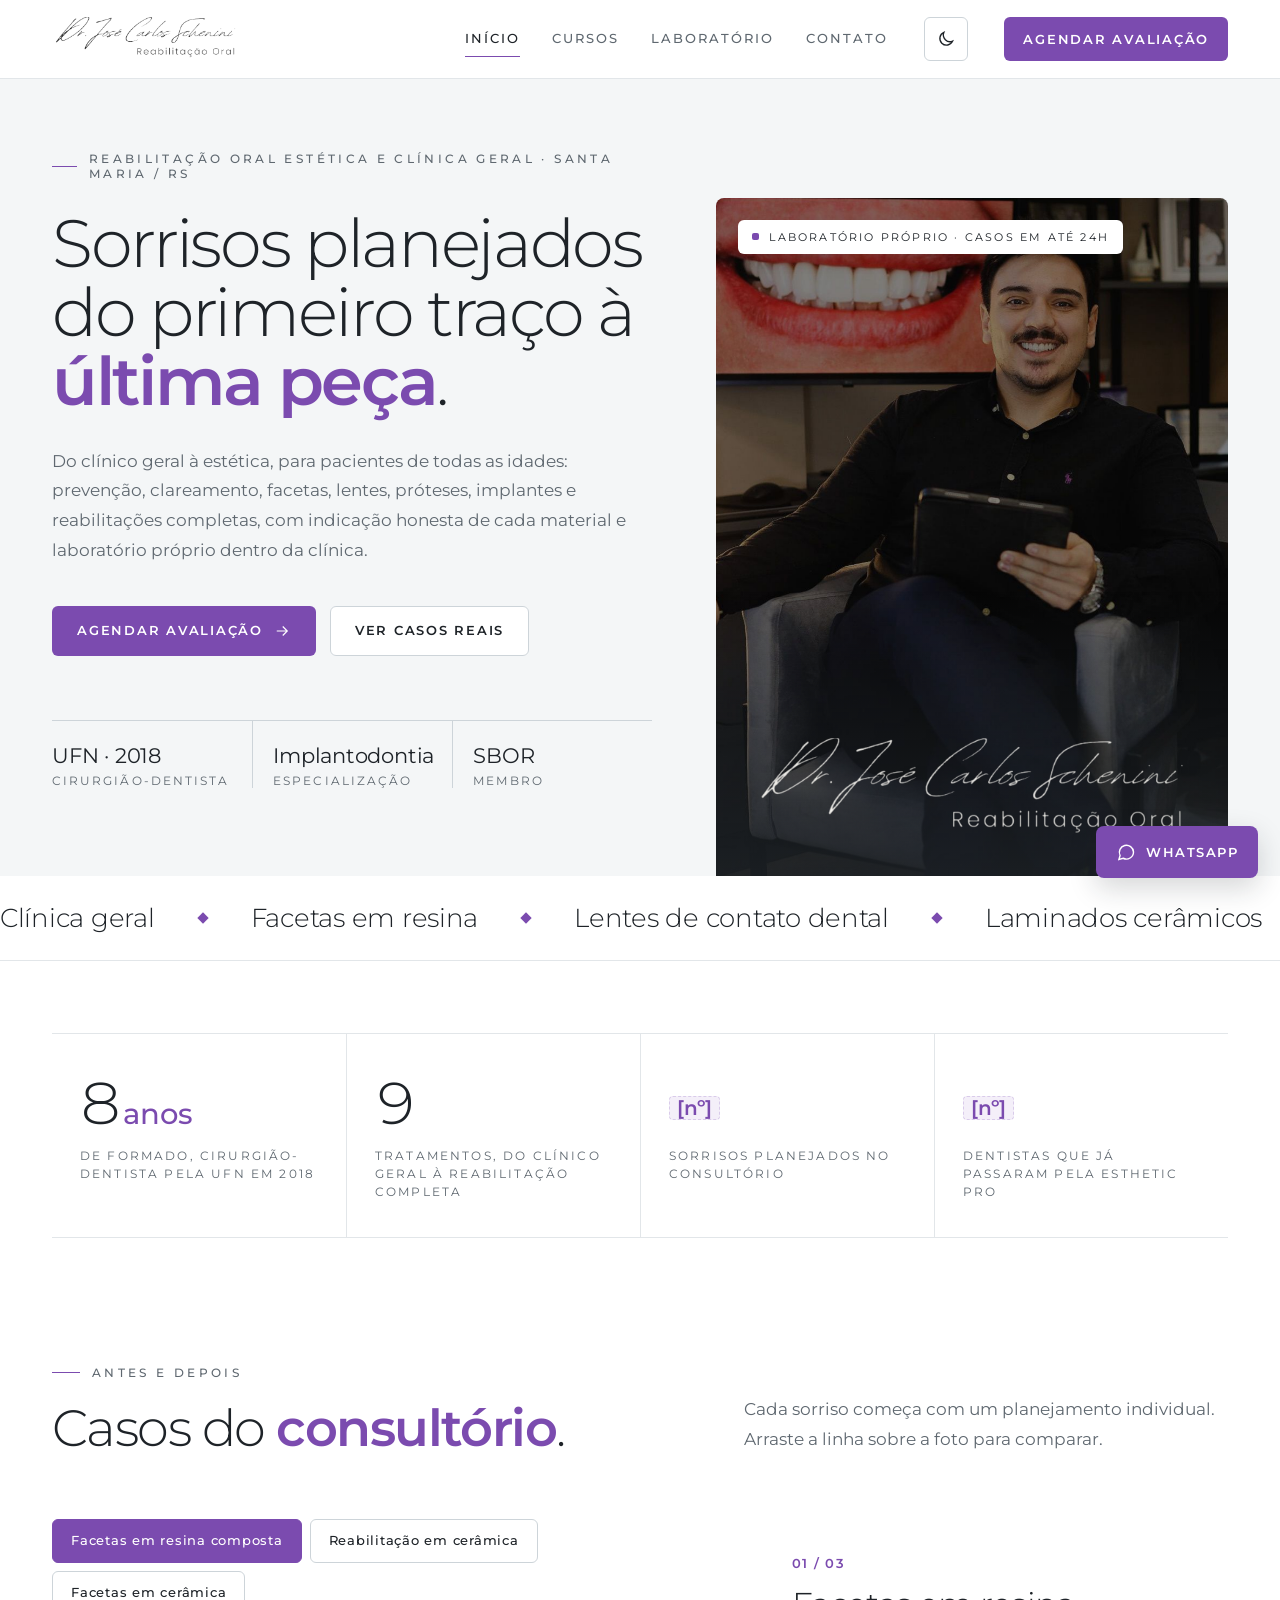
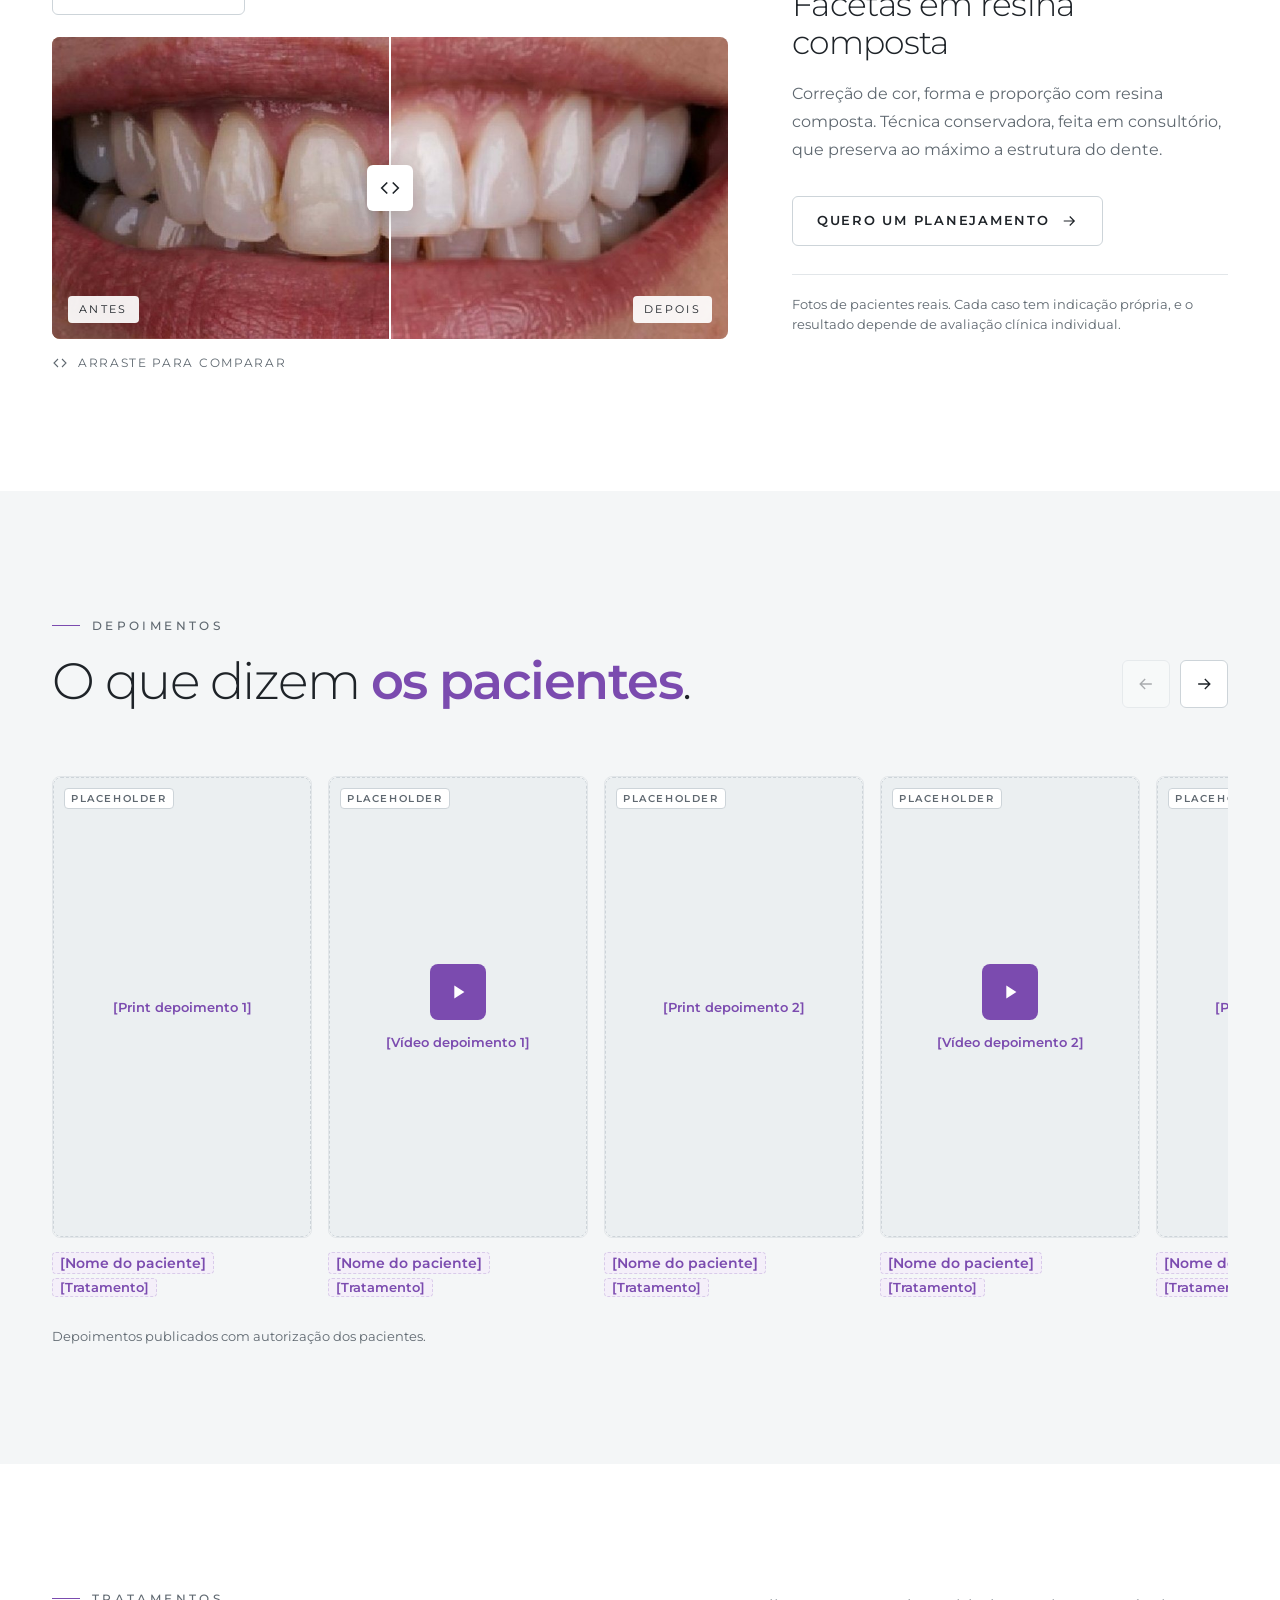
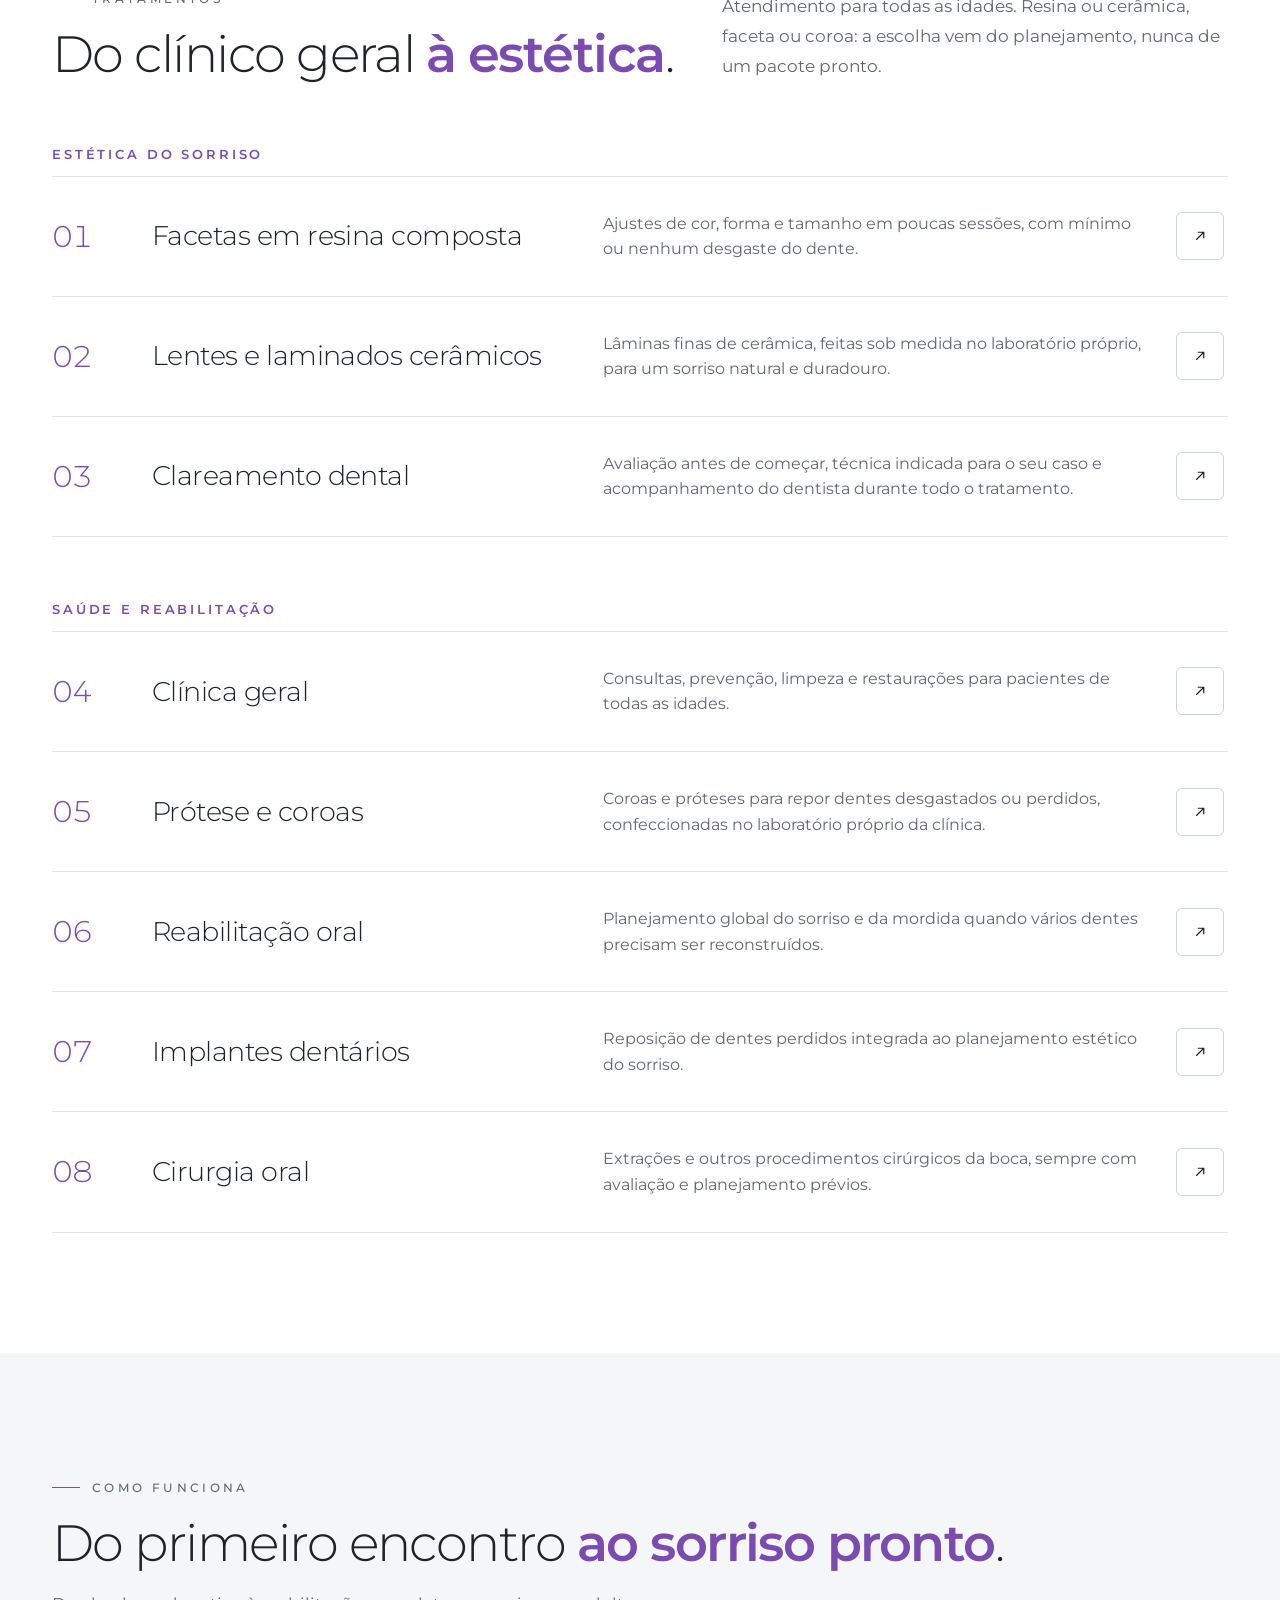
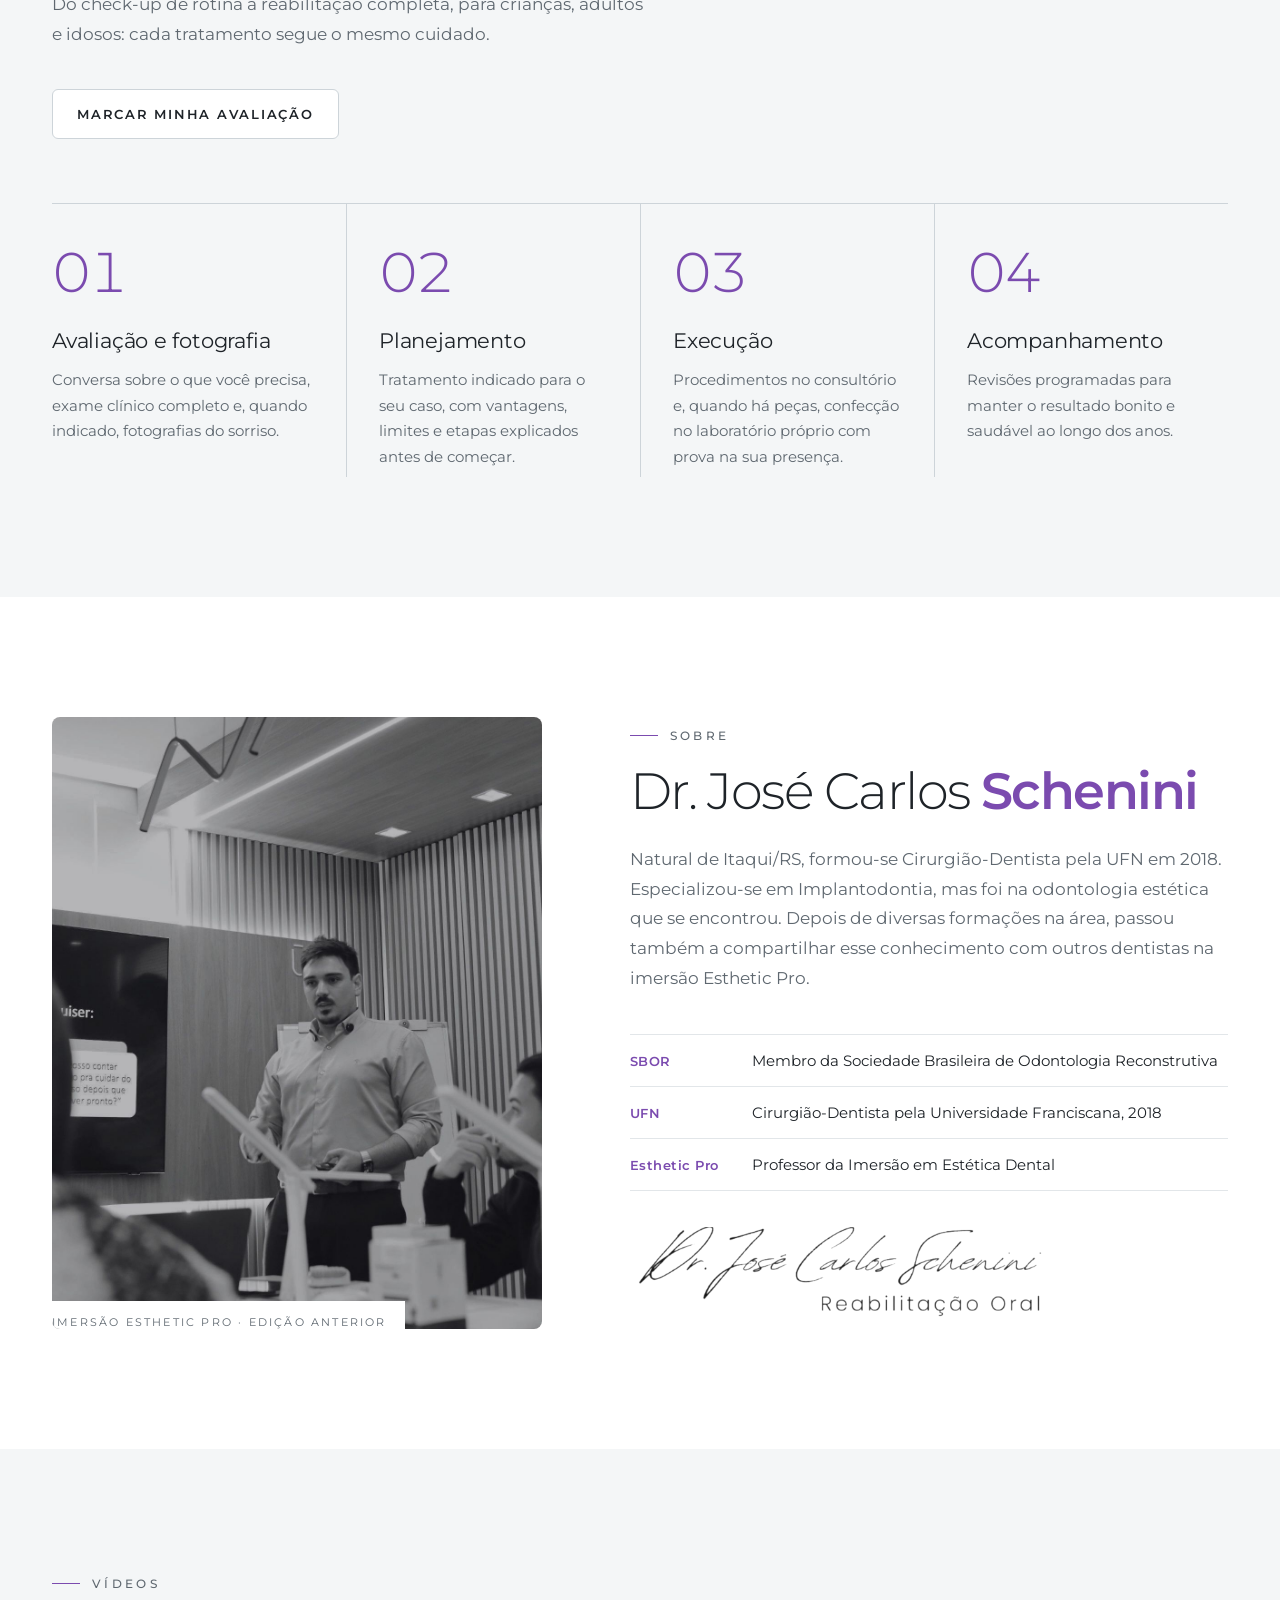
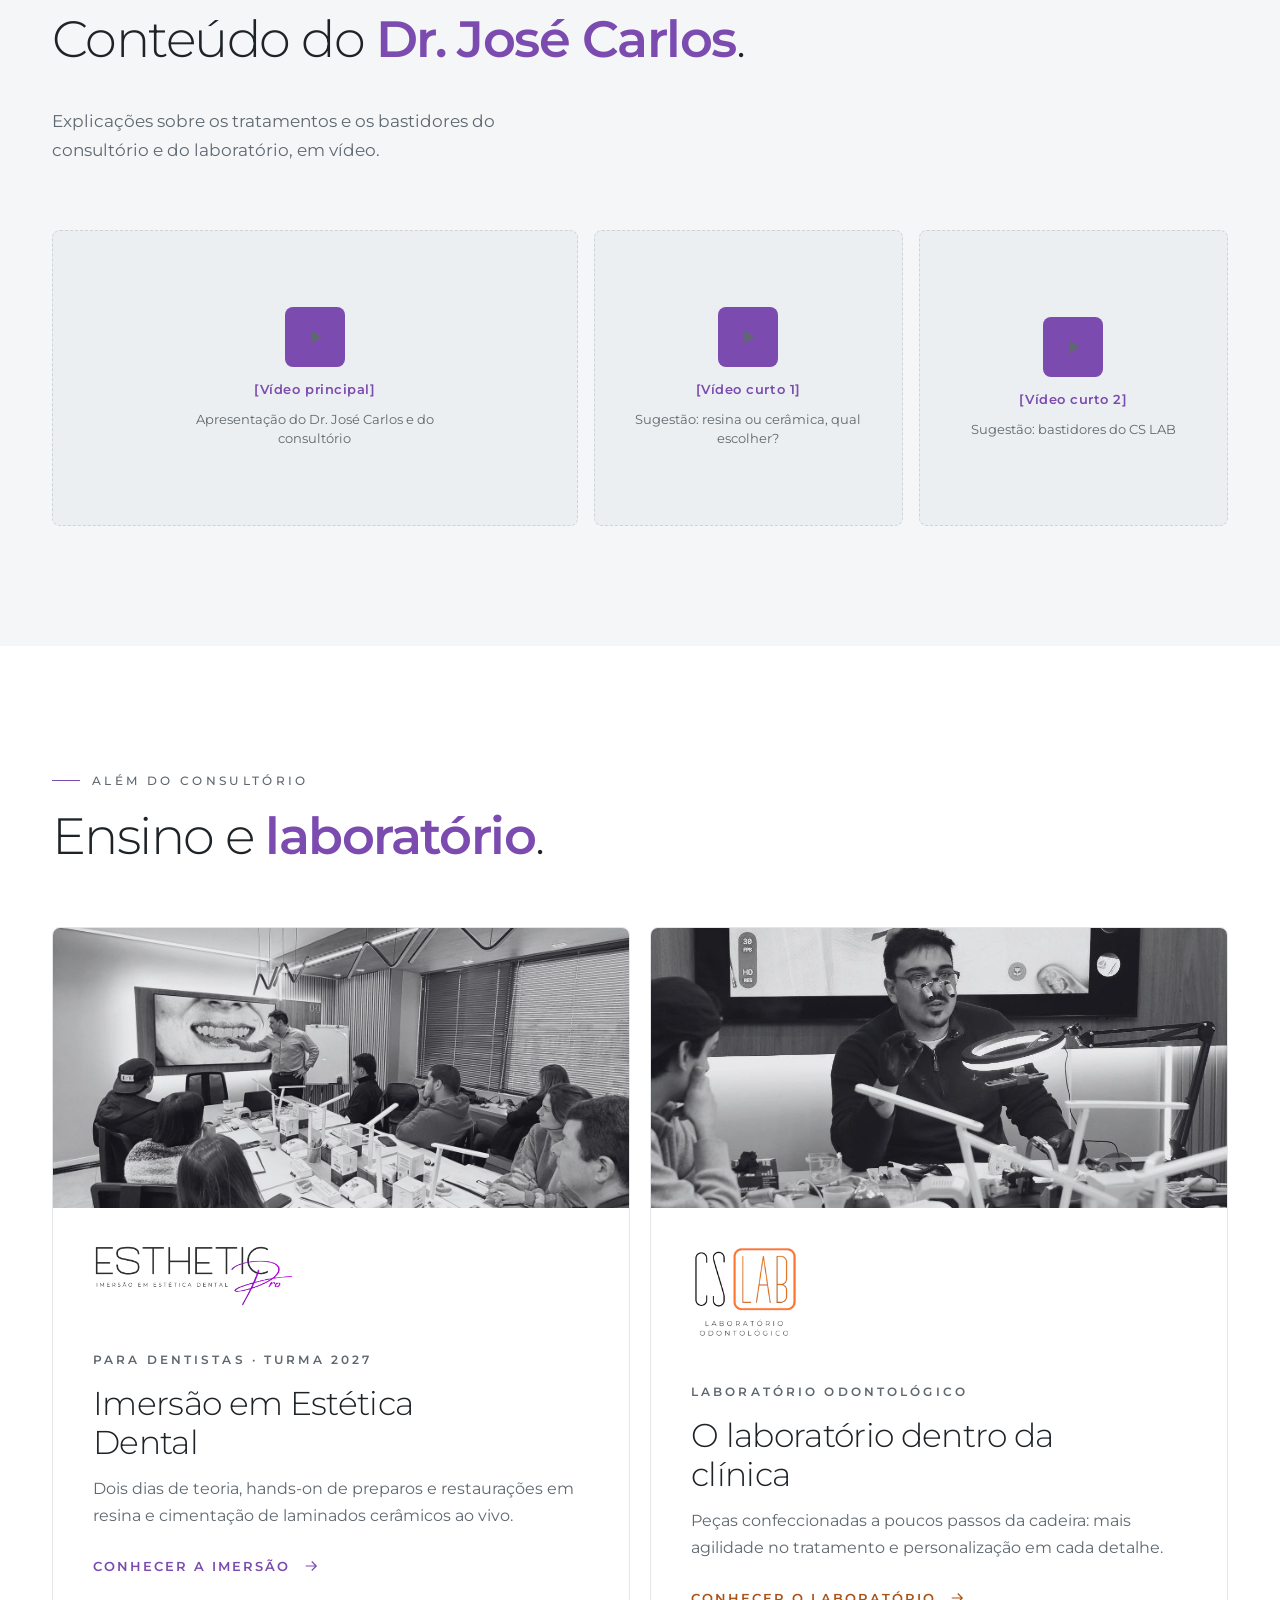
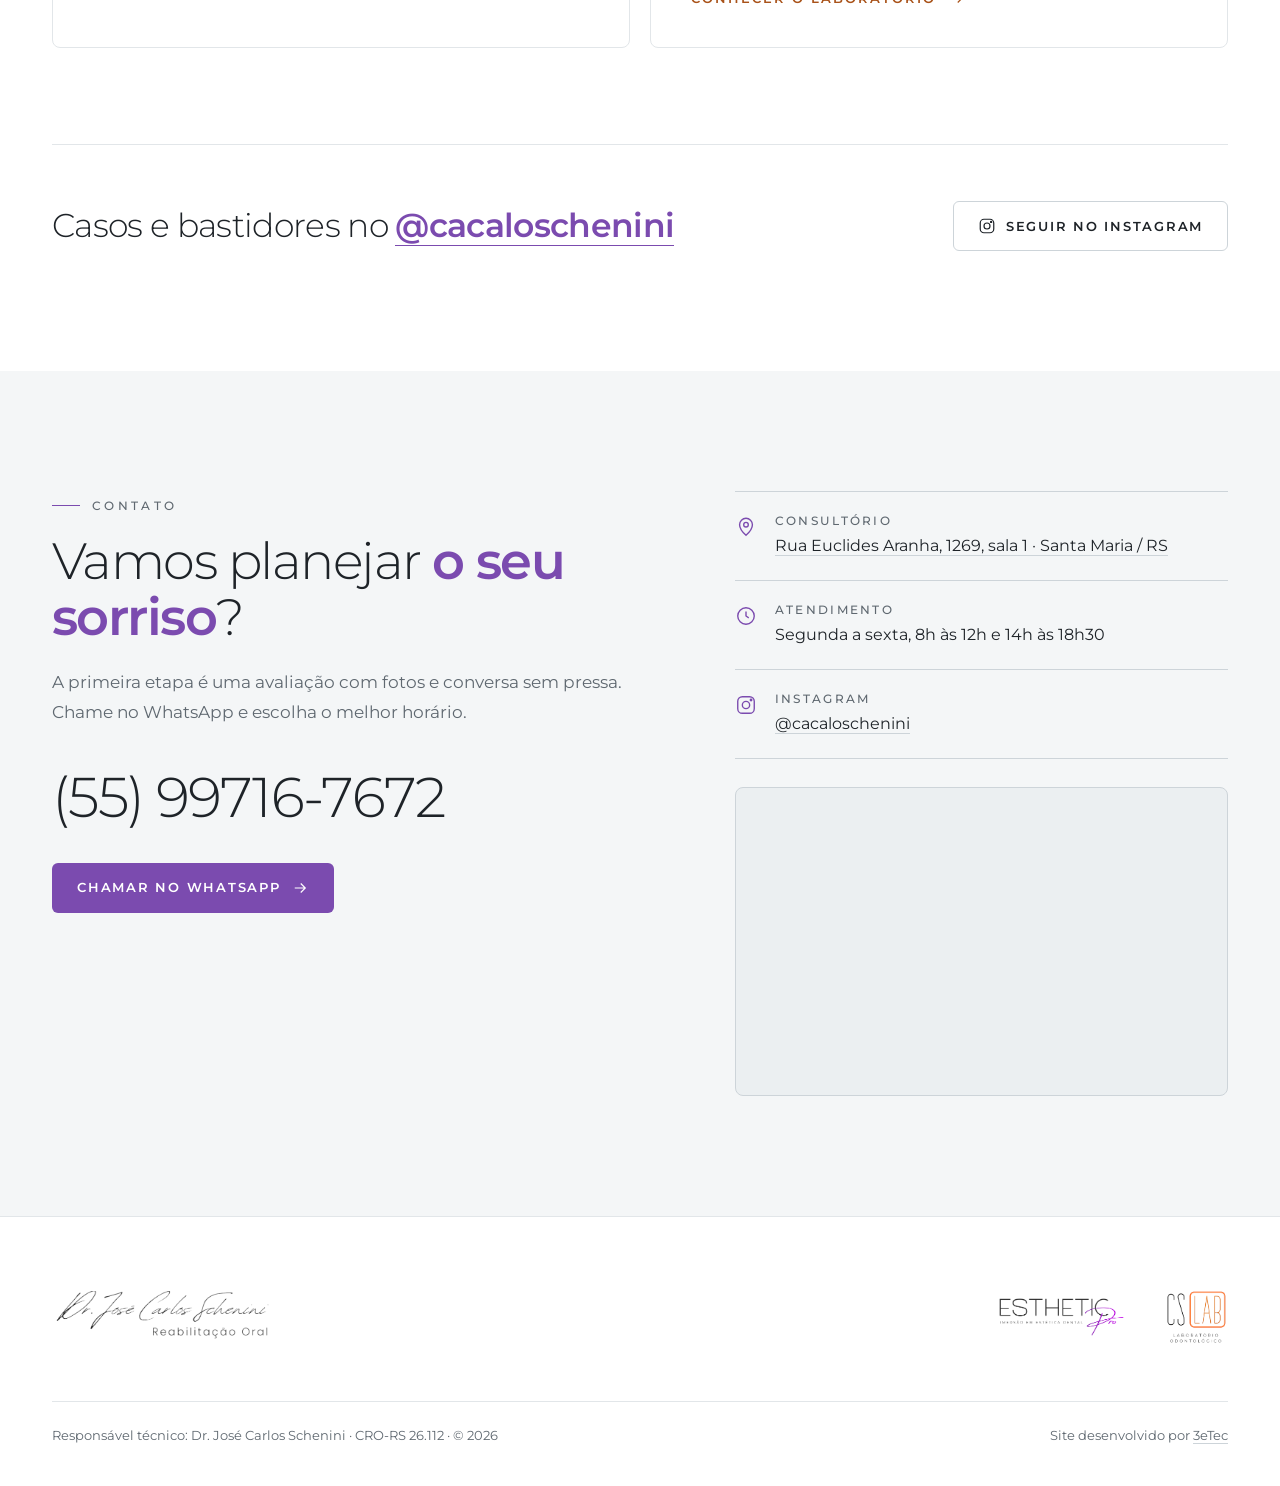
==== commit 17a0b6fa: "feat(home): seção de depoimentos Co-Authored-By: Claude Opus 5.5 <noreply@anthropic.com>" ====
--- a/index.html
+++ b/index.html
@@ -73,6 +73,36 @@
 .case-t{font-size:clamp(26px,2.6vw,36px);line-height:1.15;margin-top:14px;font-weight:300;letter-spacing:-.02em}
 .case-d{margin-top:18px;font-size:16px;line-height:1.75;color:var(--mu)}
 .case-note{margin-top:28px;padding-top:20px;border-top:1px solid var(--line);font-size:12.5px;line-height:1.6;color:var(--mu)}
+
+/* depoimentos (carrossel com scroll-snap) */
+.car-nav{display:flex;gap:10px}
+.car-btn{appearance:none;width:48px;height:48px;border-radius:6px;border:1px solid var(--line2);background:var(--card);color:var(--tx);display:flex;align-items:center;justify-content:center;cursor:pointer;transition:border-color .2s,opacity .2s}
+.car-btn:hover:not(:disabled){border-color:var(--tx)}
+.car-btn:disabled{opacity:.35;cursor:default}
+.car{display:flex;gap:16px;overflow-x:auto;scroll-snap-type:x mandatory;scroll-padding-left:0;padding:4px 0 18px;scrollbar-width:thin;scrollbar-color:var(--line2) transparent;-webkit-overflow-scrolling:touch}
+.car:focus-visible{outline:2px solid var(--ac);outline-offset:4px;border-radius:8px}
+.dp{flex:0 0 auto;width:260px;scroll-snap-align:start;display:flex;flex-direction:column;gap:14px}
+.dp-media{position:relative;display:block;width:100%;aspect-ratio:9/16;border-radius:8px;overflow:hidden;background:var(--card);border:1px solid var(--line);padding:0;font:inherit;color:inherit}
+button.dp-media{cursor:pointer}
+.dp-media img{width:100%;height:100%;object-fit:cover;display:block}
+.dp:not(.dp-v) .dp-media img{object-fit:contain;background:var(--bg3)}
+.dp-ph{position:absolute;inset:0;display:flex;flex-direction:column;align-items:center;justify-content:center;gap:14px;padding:20px;text-align:center;border:1px dashed var(--line2);border-radius:8px;background:var(--bg3);font-size:13px;font-weight:600;color:var(--ac-ink)}
+.dp-tag{position:absolute;top:10px;left:10px;font-style:normal;font-size:10px;font-weight:600;letter-spacing:.16em;text-transform:uppercase;color:var(--mu);border:1px solid var(--line2);border-radius:4px;padding:3px 6px;background:var(--card)}
+.dp-play{position:absolute;left:50%;top:50%;width:56px;height:56px;margin:-28px 0 0 -28px;border-radius:8px;background:var(--ac);color:#fff;display:flex;align-items:center;justify-content:center;transition:transform .3s}
+.dp-ph .dp-play{position:static;margin:0}
+button.dp-media:hover .dp-play{transform:scale(1.08)}
+.dp-cap b{display:block;font-size:14px;font-weight:600}
+.dp-cap > span{display:block;margin-top:4px;font-size:12.5px;color:var(--mu)}
+.car-note{margin-top:14px;font-size:12.5px;color:var(--mu)}
+.vmodal{border:0;padding:0;background:transparent;max-width:min(420px,92vw);width:100%;overflow:visible}
+.vmodal::backdrop{background:rgba(15,18,21,.82)}
+.vmodal-b{aspect-ratio:9/16;max-height:86vh;margin:0 auto;border-radius:8px;overflow:hidden;background:#000}
+.vmodal-b video{width:100%;height:100%;display:block;object-fit:contain;background:#000}
+.vmodal-ph{height:100%;display:flex;flex-direction:column;align-items:center;justify-content:center;gap:10px;padding:24px;text-align:center;background:var(--bg3);color:var(--tx)}
+.vmodal-ph p{font-weight:600;color:var(--ac-ink)}
+.vmodal-ph span{font-size:13px;color:var(--mu)}
+.vmodal-x{position:absolute;top:-56px;right:0;width:44px;height:44px;border-radius:6px;border:1px solid rgba(255,255,255,.35);background:transparent;color:#fff;display:flex;align-items:center;justify-content:center;cursor:pointer}
+@media (max-width:640px){.dp{width:64vw}}
 
 /* tratamentos */
 .tl-grp{display:flex;justify-content:space-between;align-items:baseline;gap:20px;margin:0 0 14px}
@@ -285,7 +315,29 @@
 </div>
 </section>
 
-<section class="sec" style="padding-top: 0">
+<section class="sec alt" id="depoimentos">
+<div class="wrap">
+<div class="sec-head rv">
+<div>
+<p class="eyebrow">Depoimentos</p>
+<h2 class="h2">O que dizem <em>os pacientes</em>.</h2>
+</div>
+<div class="car-nav">
+<button class="car-btn" type="button" data-car="-1" aria-controls="dp-track" aria-label="Depoimentos anteriores"><svg width="20" height="20" viewBox="0 0 24 24" fill="none" stroke="currentColor" stroke-width="1.6" aria-hidden="true"><path d="M19 12H5M11 6l-6 6 6 6"></path></svg></button>
+<button class="car-btn" type="button" data-car="1" aria-controls="dp-track" aria-label="Próximos depoimentos"><svg width="20" height="20" viewBox="0 0 24 24" fill="none" stroke="currentColor" stroke-width="1.6" aria-hidden="true"><path d="M5 12h14M13 6l6 6-6 6"></path></svg></button>
+</div>
+</div>
+<div class="car rv" id="dp-track" role="region" aria-label="Depoimentos de pacientes" tabindex="0"></div>
+<p class="car-note">Depoimentos publicados com autorização dos pacientes.</p>
+</div>
+</section>
+
+<dialog class="vmodal" id="vmodal" aria-label="Vídeo do depoimento">
+<button class="vmodal-x" type="button" aria-label="Fechar vídeo"><svg width="22" height="22" viewBox="0 0 24 24" fill="none" stroke="currentColor" stroke-width="1.7" aria-hidden="true"><path d="M6 6l12 12M18 6L6 18"></path></svg></button>
+<div class="vmodal-b"></div>
+</dialog>
+
+<section class="sec">
 <div class="wrap">
 <div class="sec-head rv">
 <div>
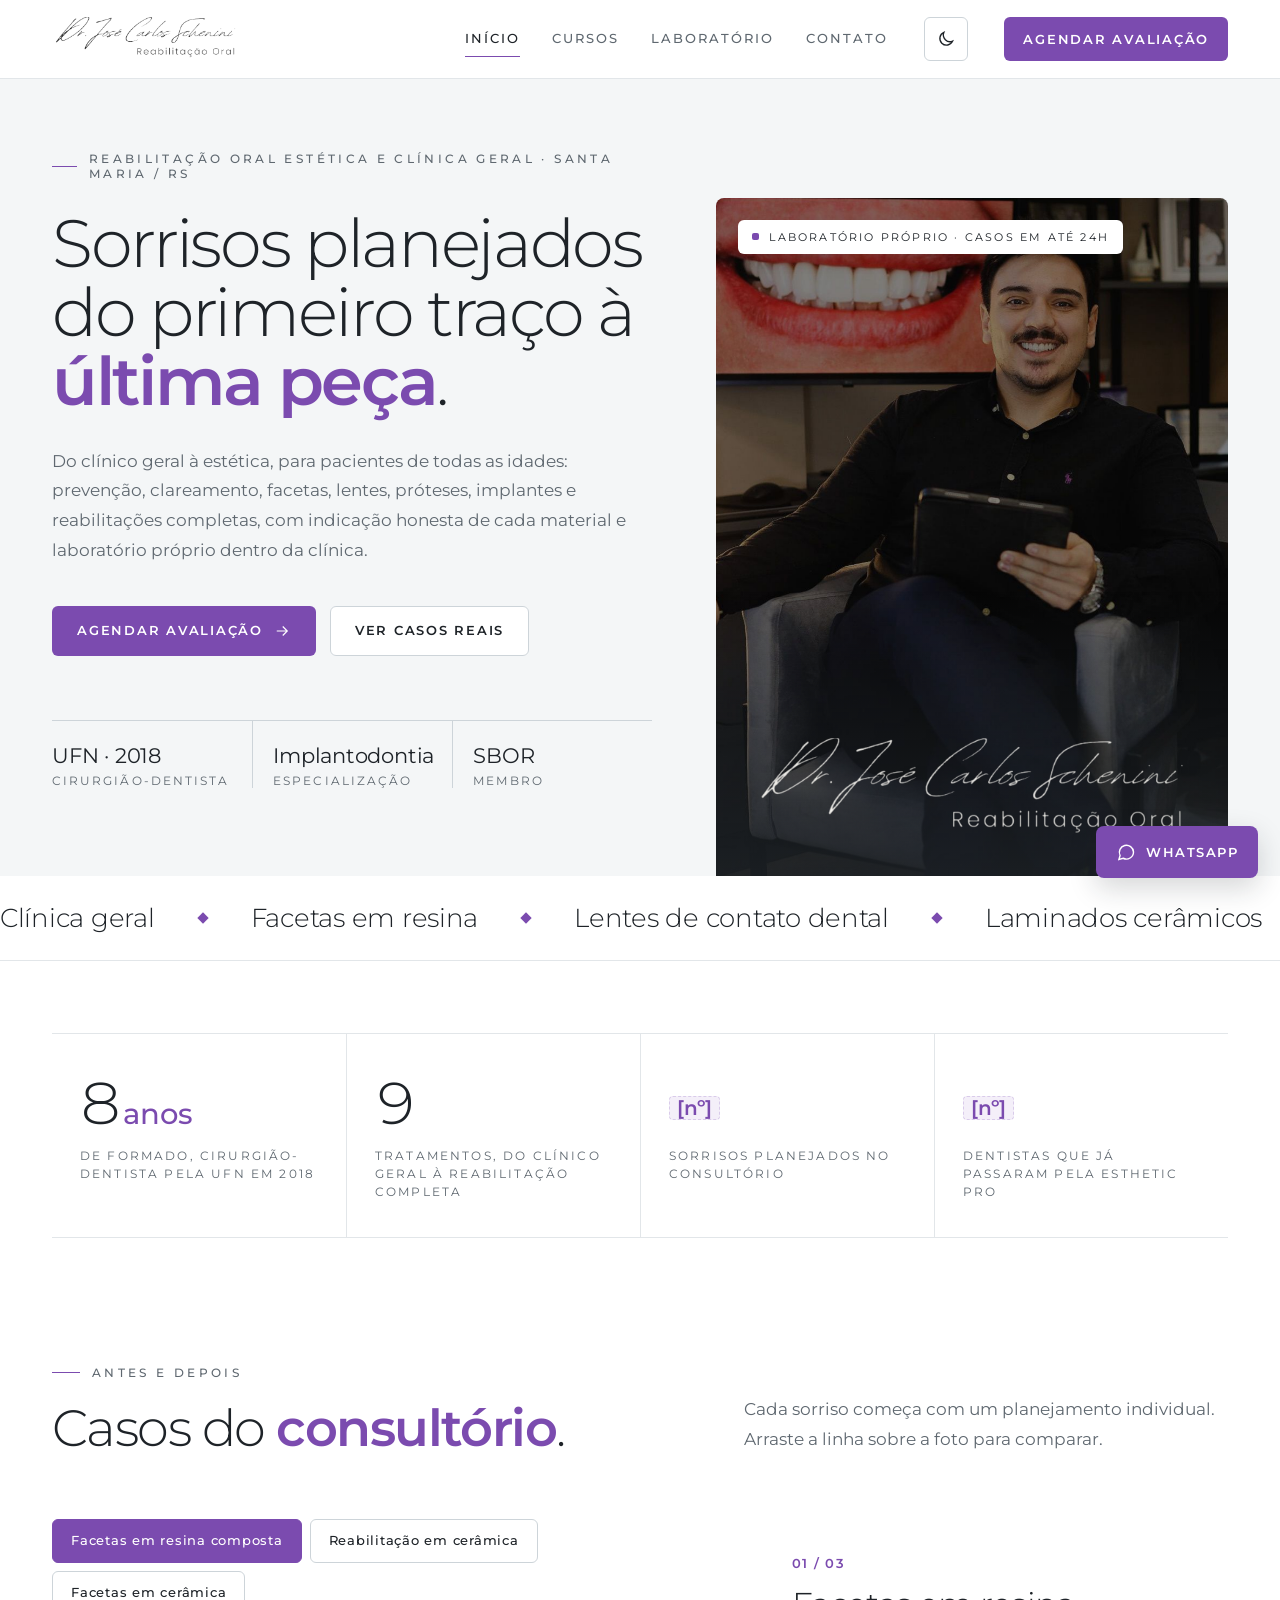
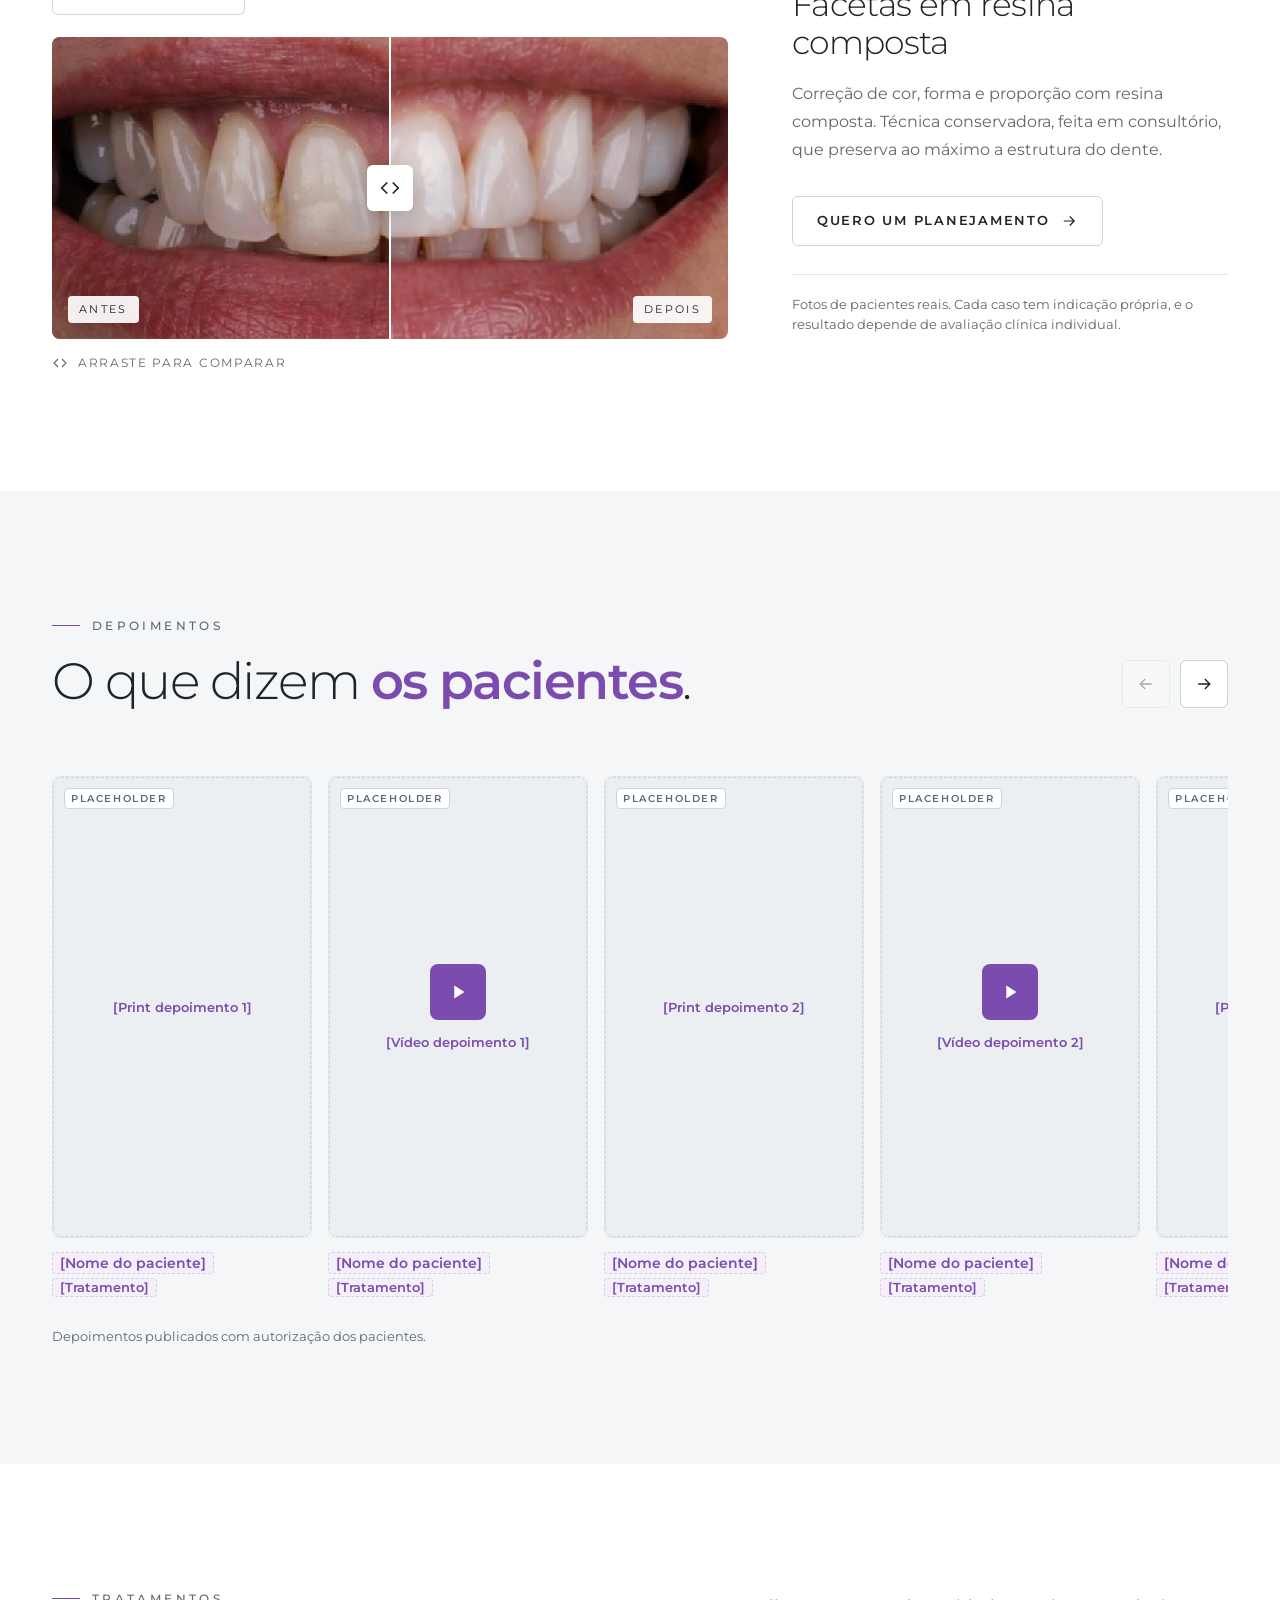
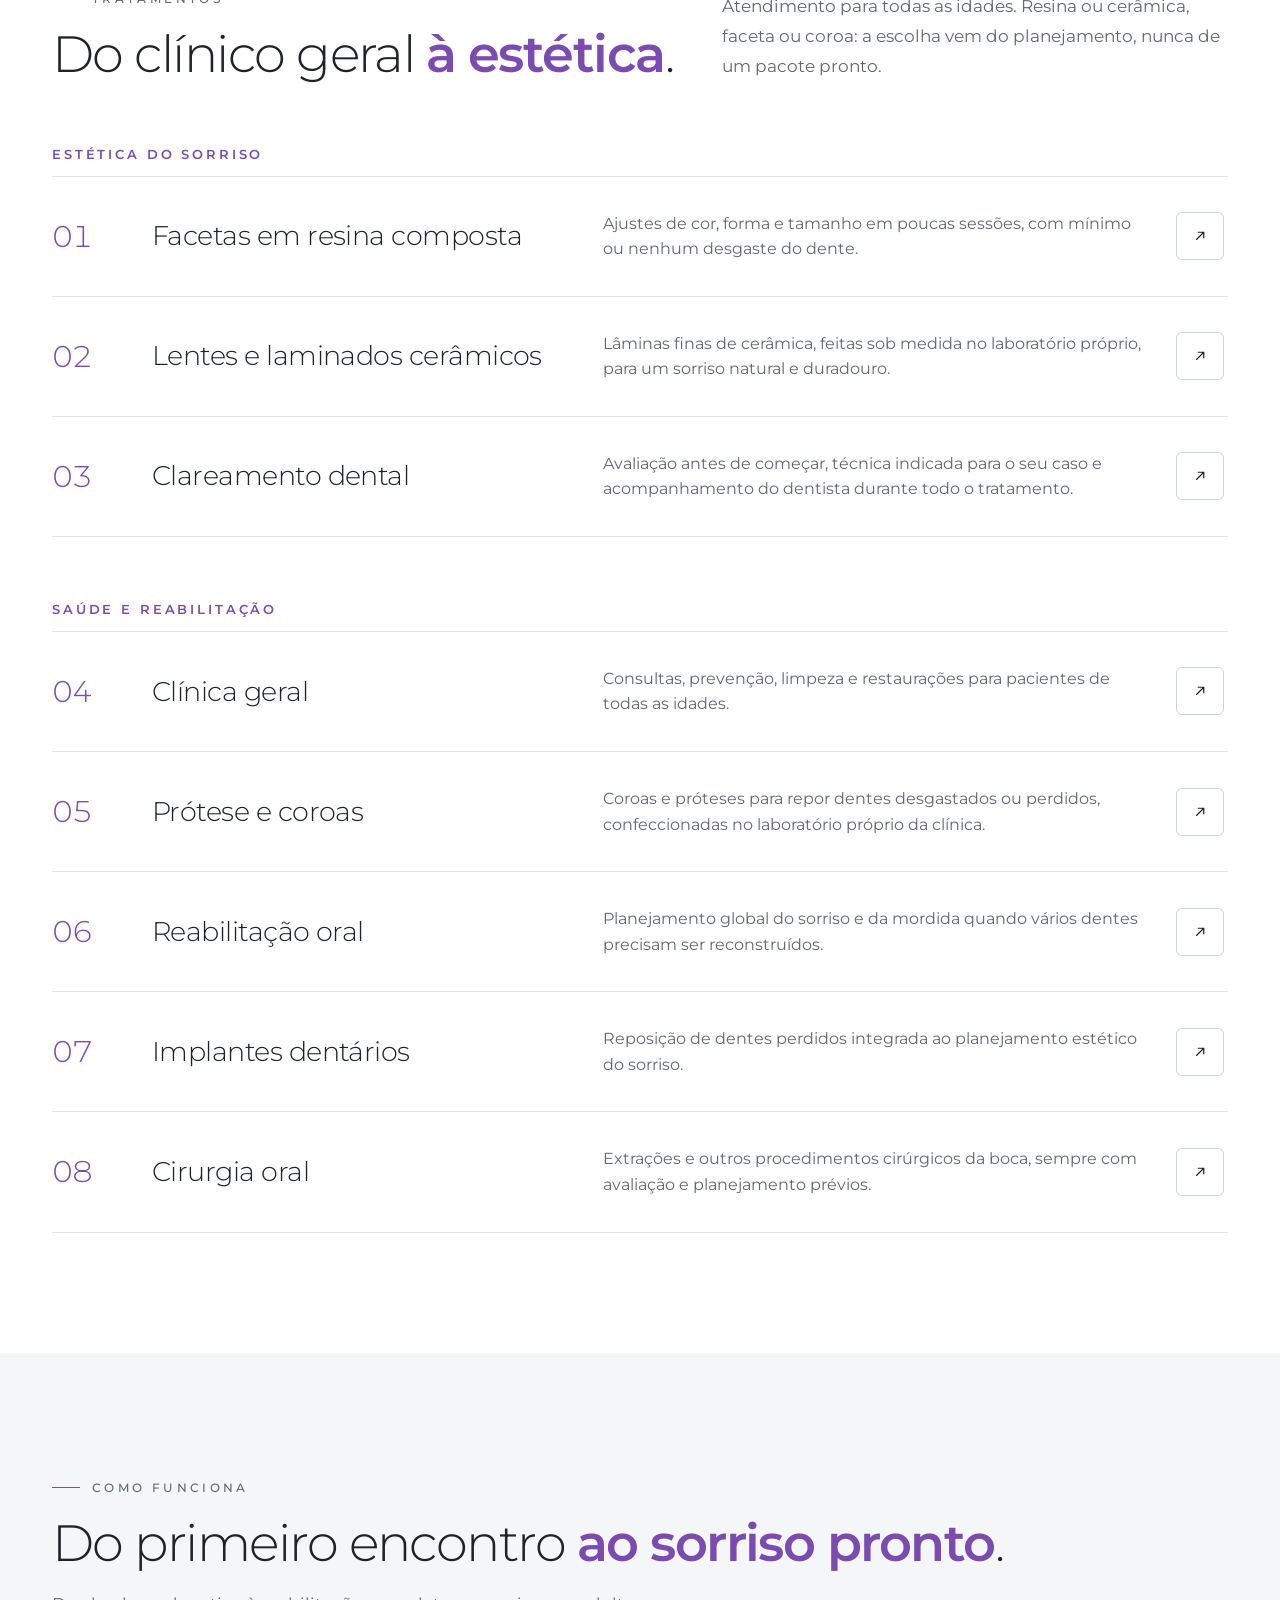
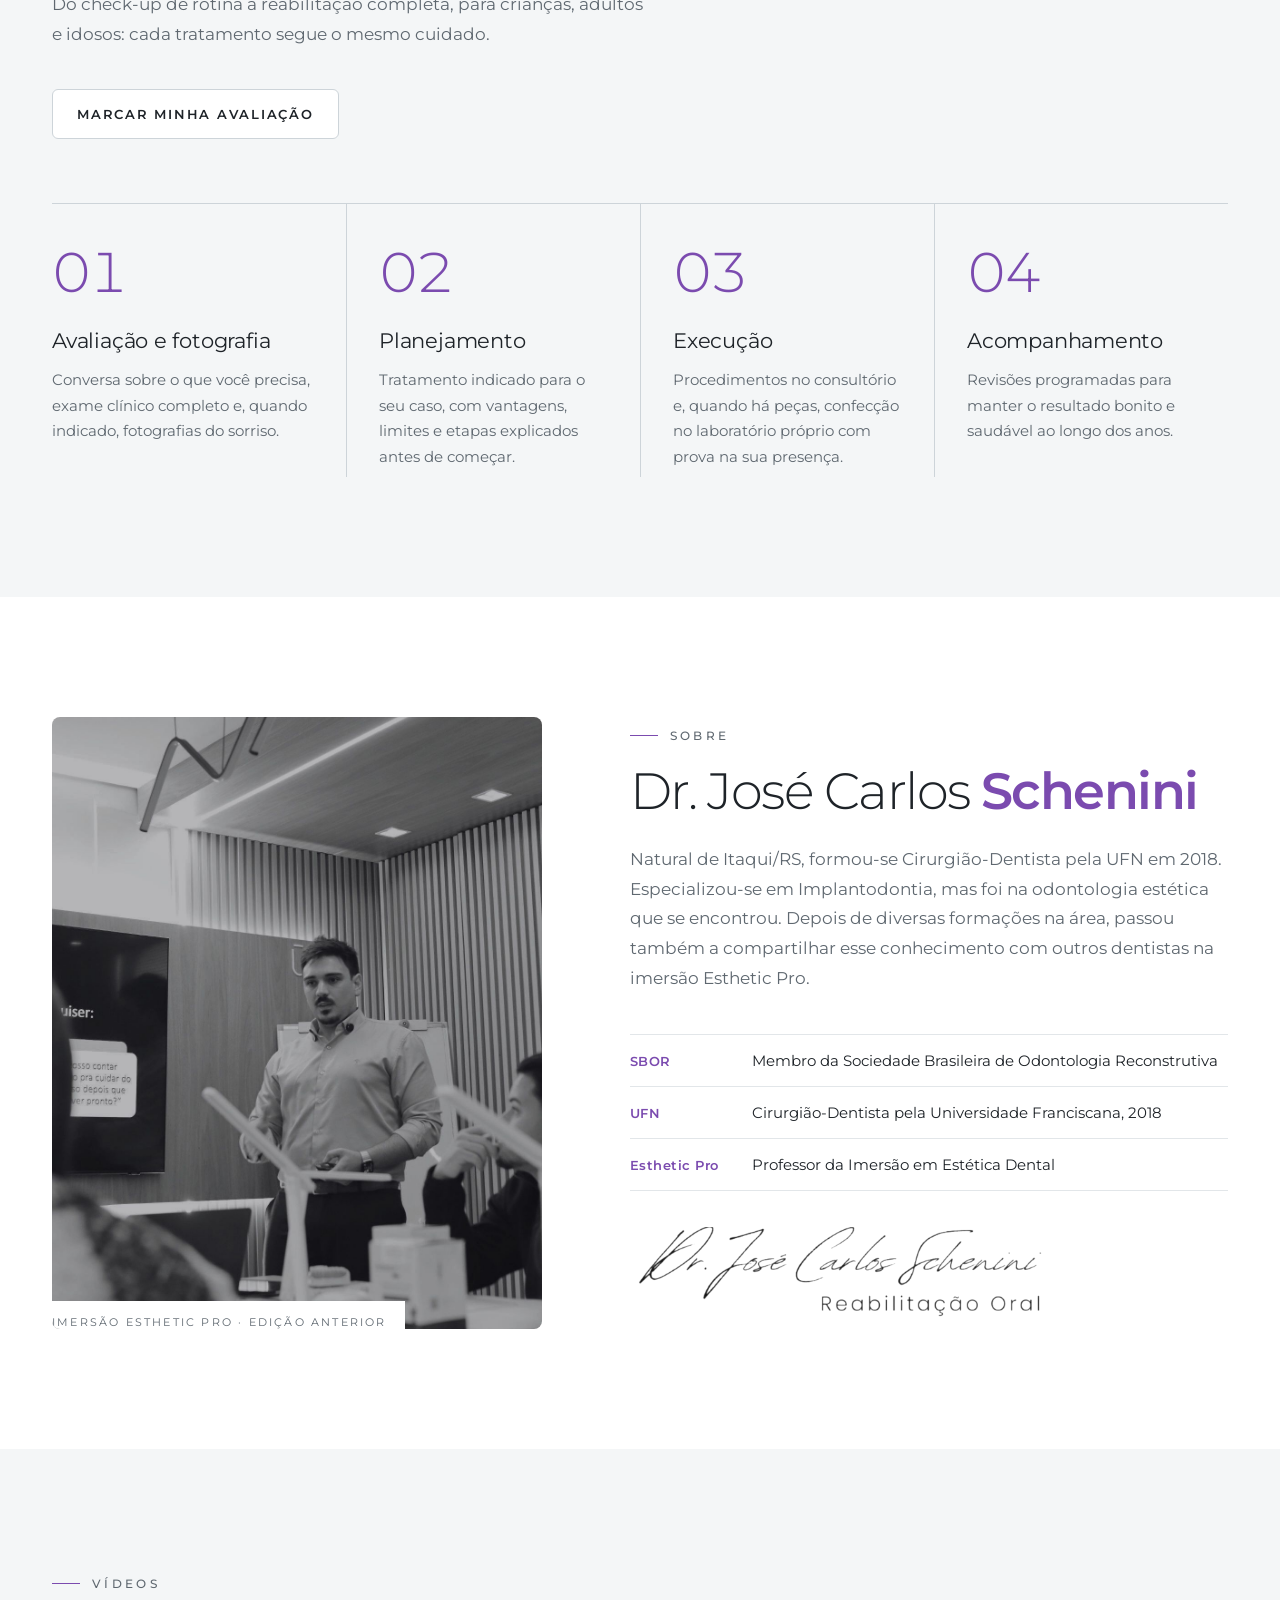
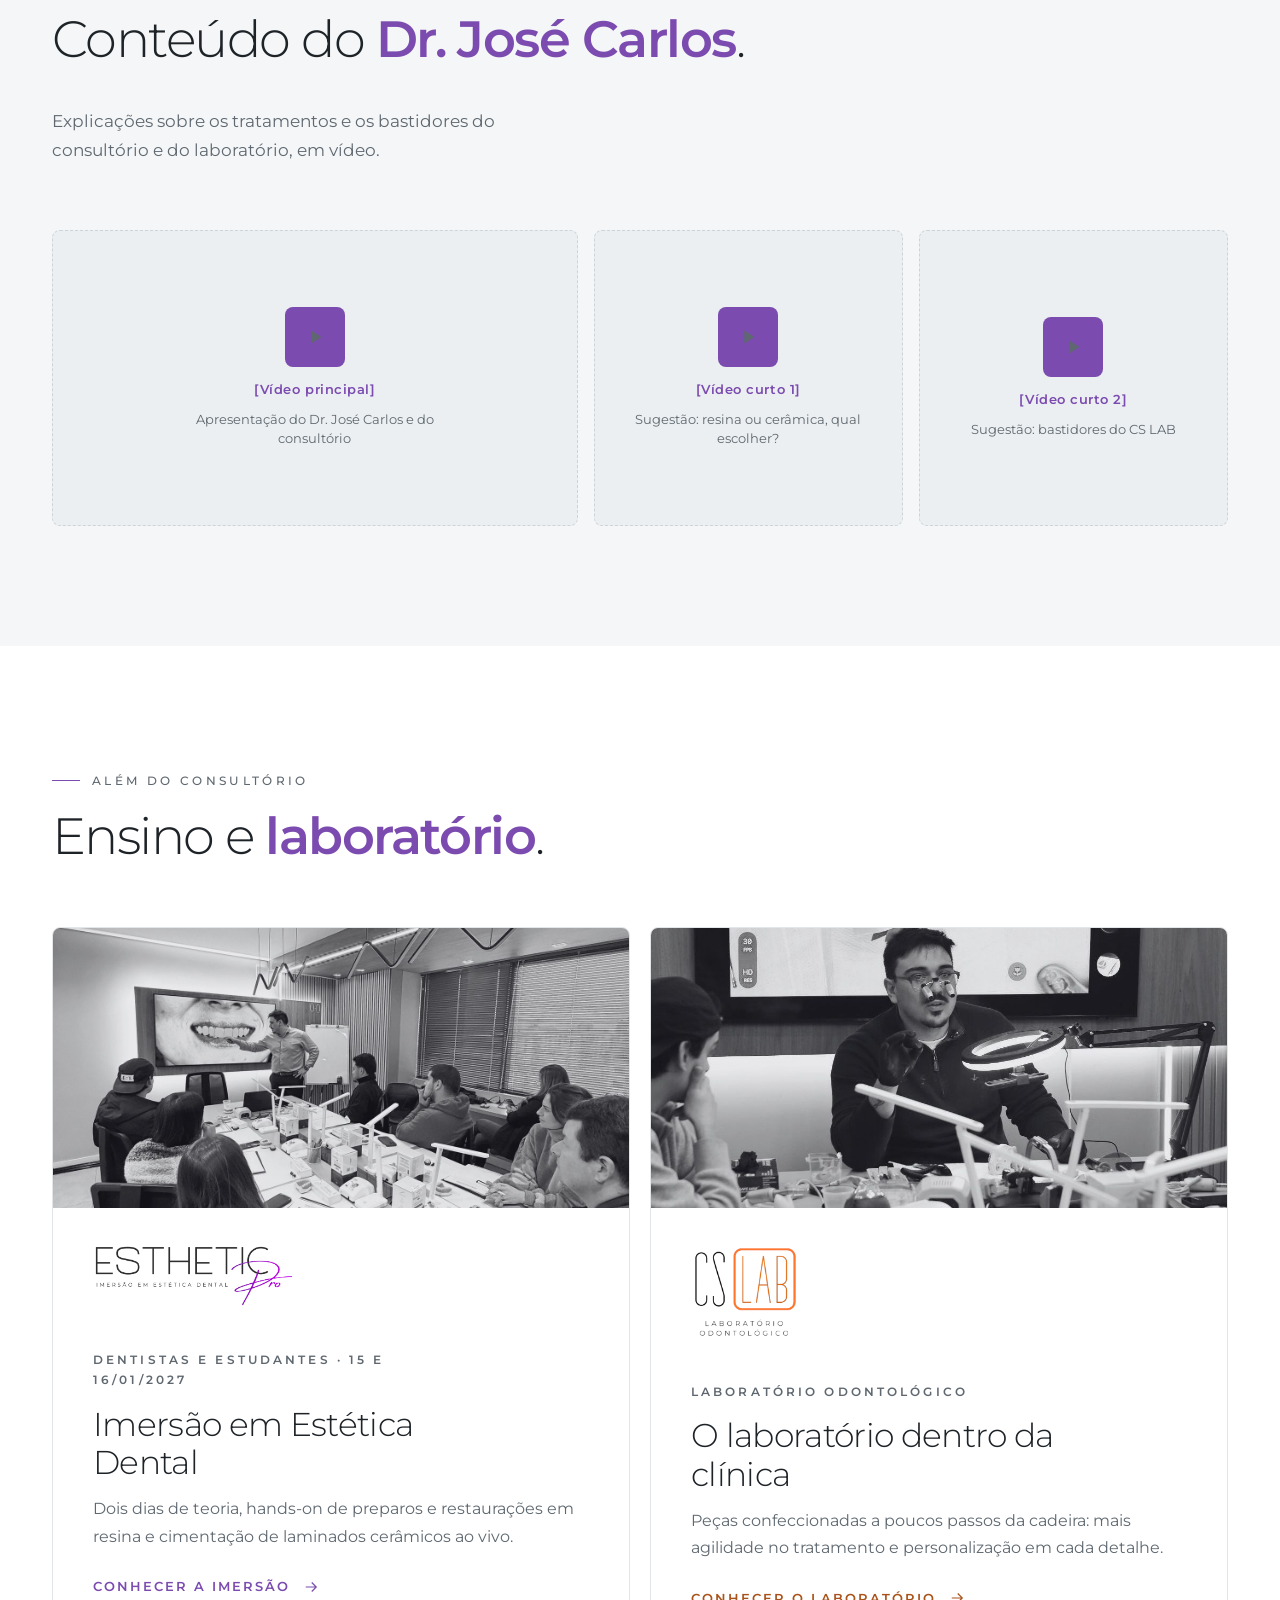
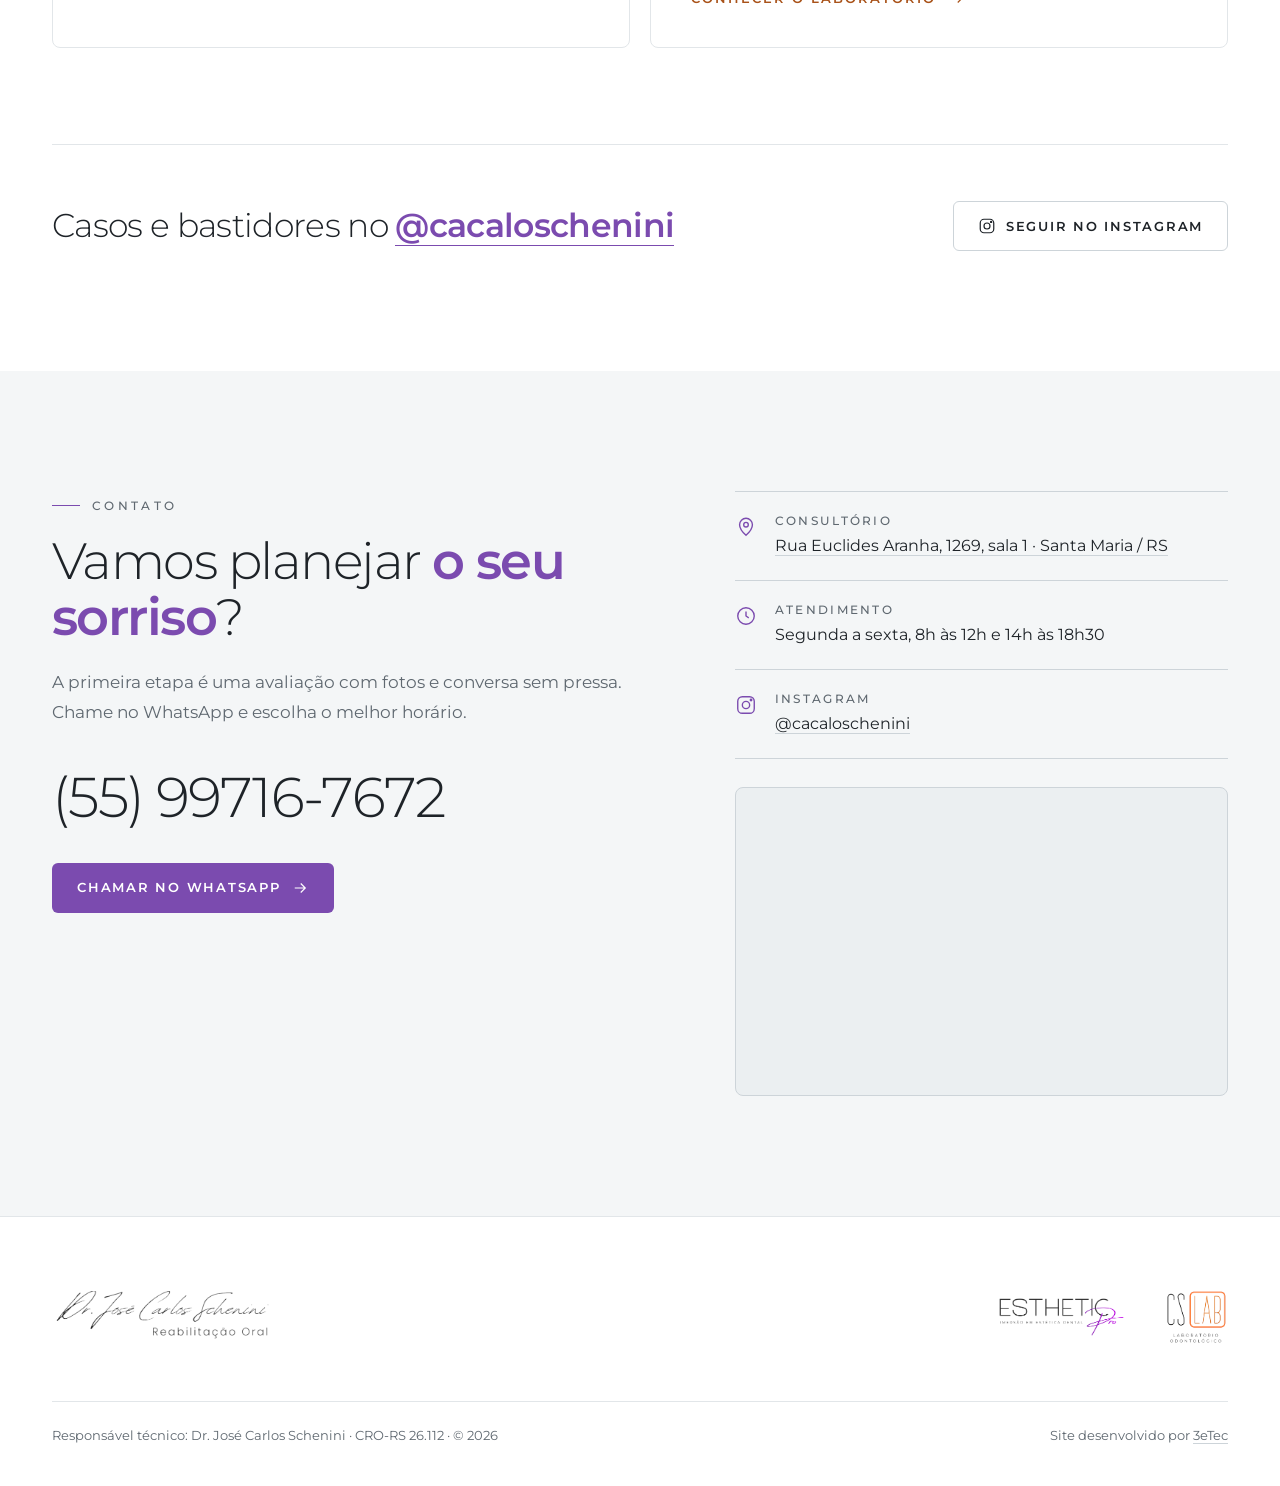
==== commit ec6581f0: "feat(cursos): data, inclusos, o que levar e contagem regressiva Co-Authored-By: Claude Opus 5.5 <nor" ====
--- a/index.html
+++ b/index.html
@@ -473,7 +473,7 @@
 <div class="fr-b">
 <img class="th-l fr-logo" src="/img/esthetic-dark.png" alt="Esthetic Pro, Imersão em Estética Dental"><img class="th-d fr-logo" src="/img/esthetic-light.png" alt="Esthetic Pro, Imersão em Estética Dental">
 <div>
-<p class="fr-k">Para dentistas · Turma 2027</p>
+<p class="fr-k">Dentistas e estudantes · 15 e 16/01/2027</p>
 <h3>Imersão em Estética Dental</h3>
 <p>Dois dias de teoria, hands-on de preparos e restaurações em resina e cimentação de laminados cerâmicos ao vivo.</p>
 <span class="fr-go">Conhecer a imersão <svg width="18" height="18" viewBox="0 0 24 24" fill="none" stroke="currentColor" stroke-width="1.6" aria-hidden="true"><path d="M5 12h14M13 6l6 6-6 6"></path></svg></span>
--- a/css/base.css
+++ b/css/base.css
@@ -84,6 +84,7 @@
 
 /* números animados (js/app.js conta de 0 até data-count quando aparecem na tela) */
 .stats{display:grid;grid-template-columns:repeat(4,minmax(0,1fr));border-top:1px solid var(--line);border-bottom:1px solid var(--line)}
+.stats-5{grid-template-columns:repeat(5,minmax(0,1fr))}
 .stat{padding:40px 28px 36px}
 .stat + .stat{border-left:1px solid var(--line)}
 .stat b{display:block;font-weight:300;font-size:clamp(44px,4.6vw,64px);line-height:1;letter-spacing:-.04em;color:var(--tx);font-variant-numeric:tabular-nums}
@@ -140,7 +141,8 @@
 
 @media (max-width:1024px){
   .stats{grid-template-columns:repeat(2,minmax(0,1fr))}
-  .stat:nth-child(3){border-left:0}
+  .stat:nth-child(odd){border-left:0}
+  .stats-5 .stat:last-child{grid-column:1 / -1}
   .stat:nth-child(n+3){border-top:1px solid var(--line)}
   .dep-g{grid-template-columns:minmax(0,1fr);max-width:560px}
   .vid-wide{aspect-ratio:16/9}
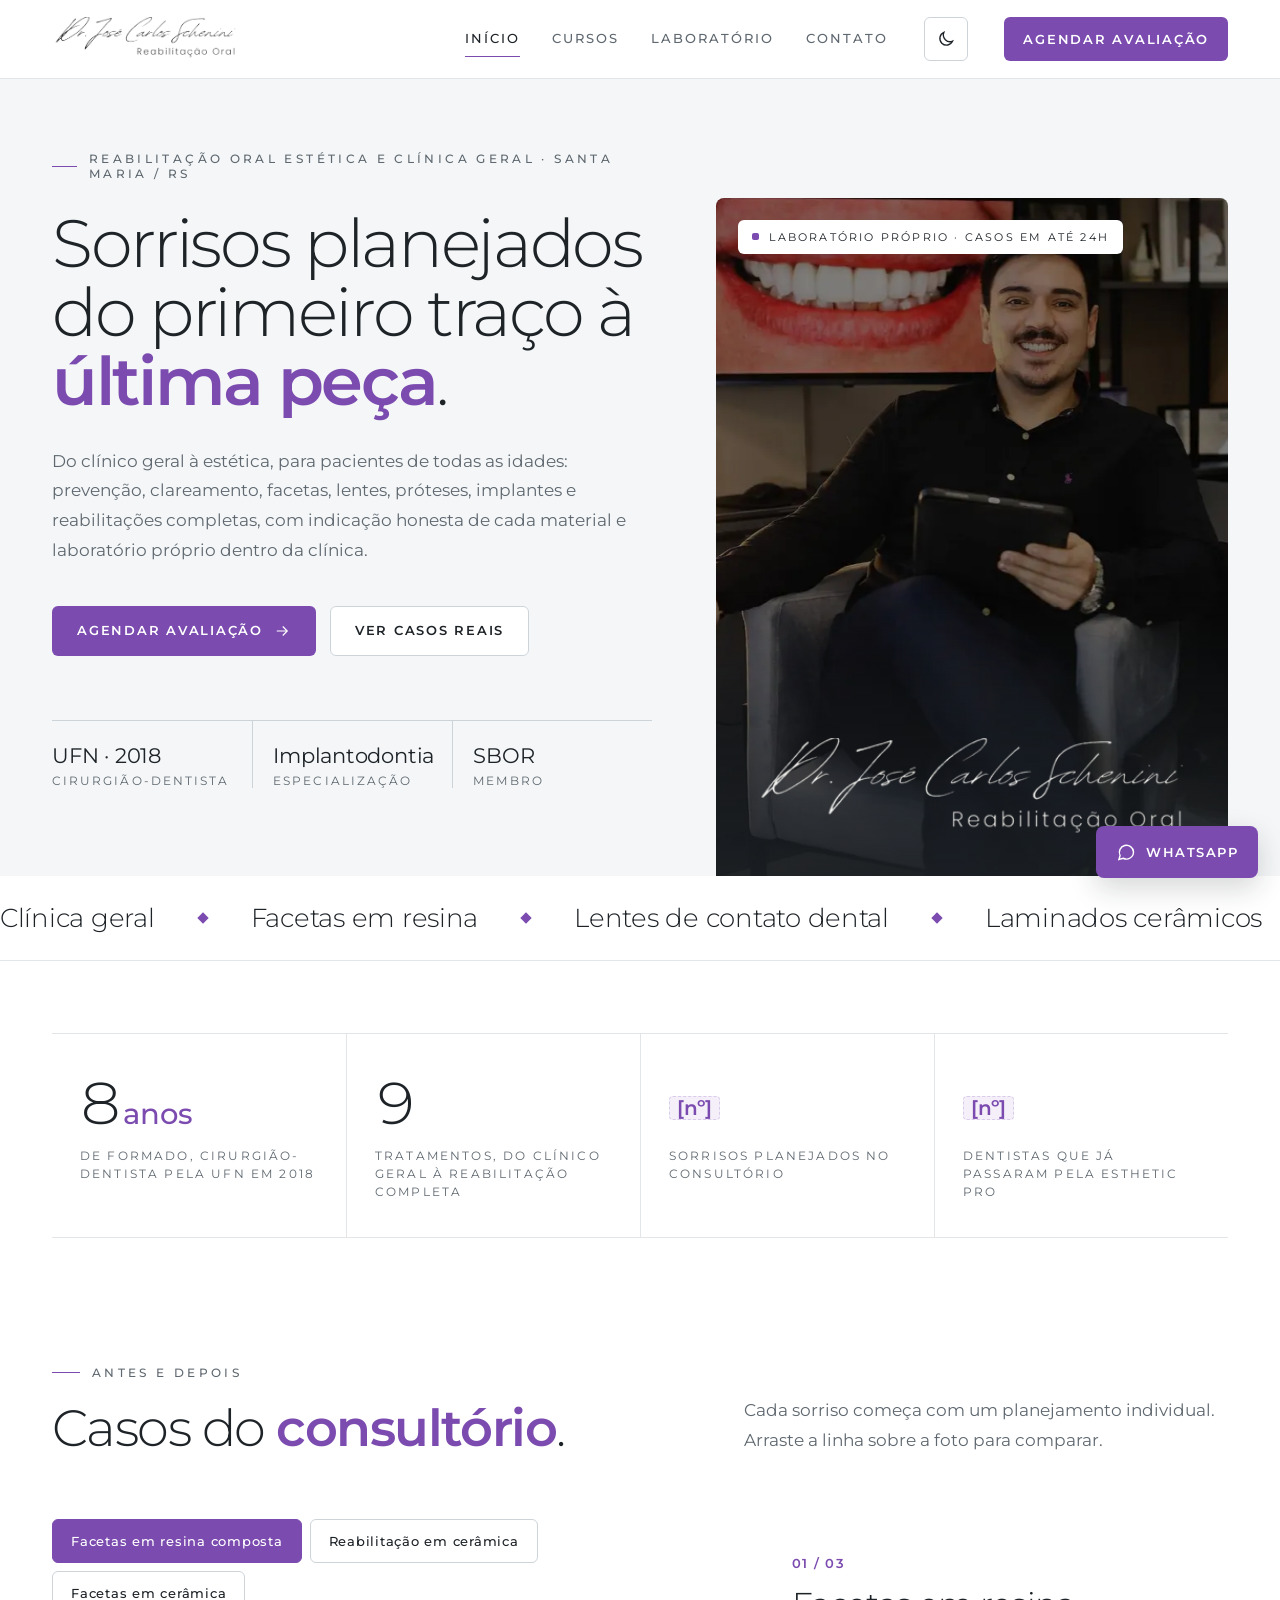
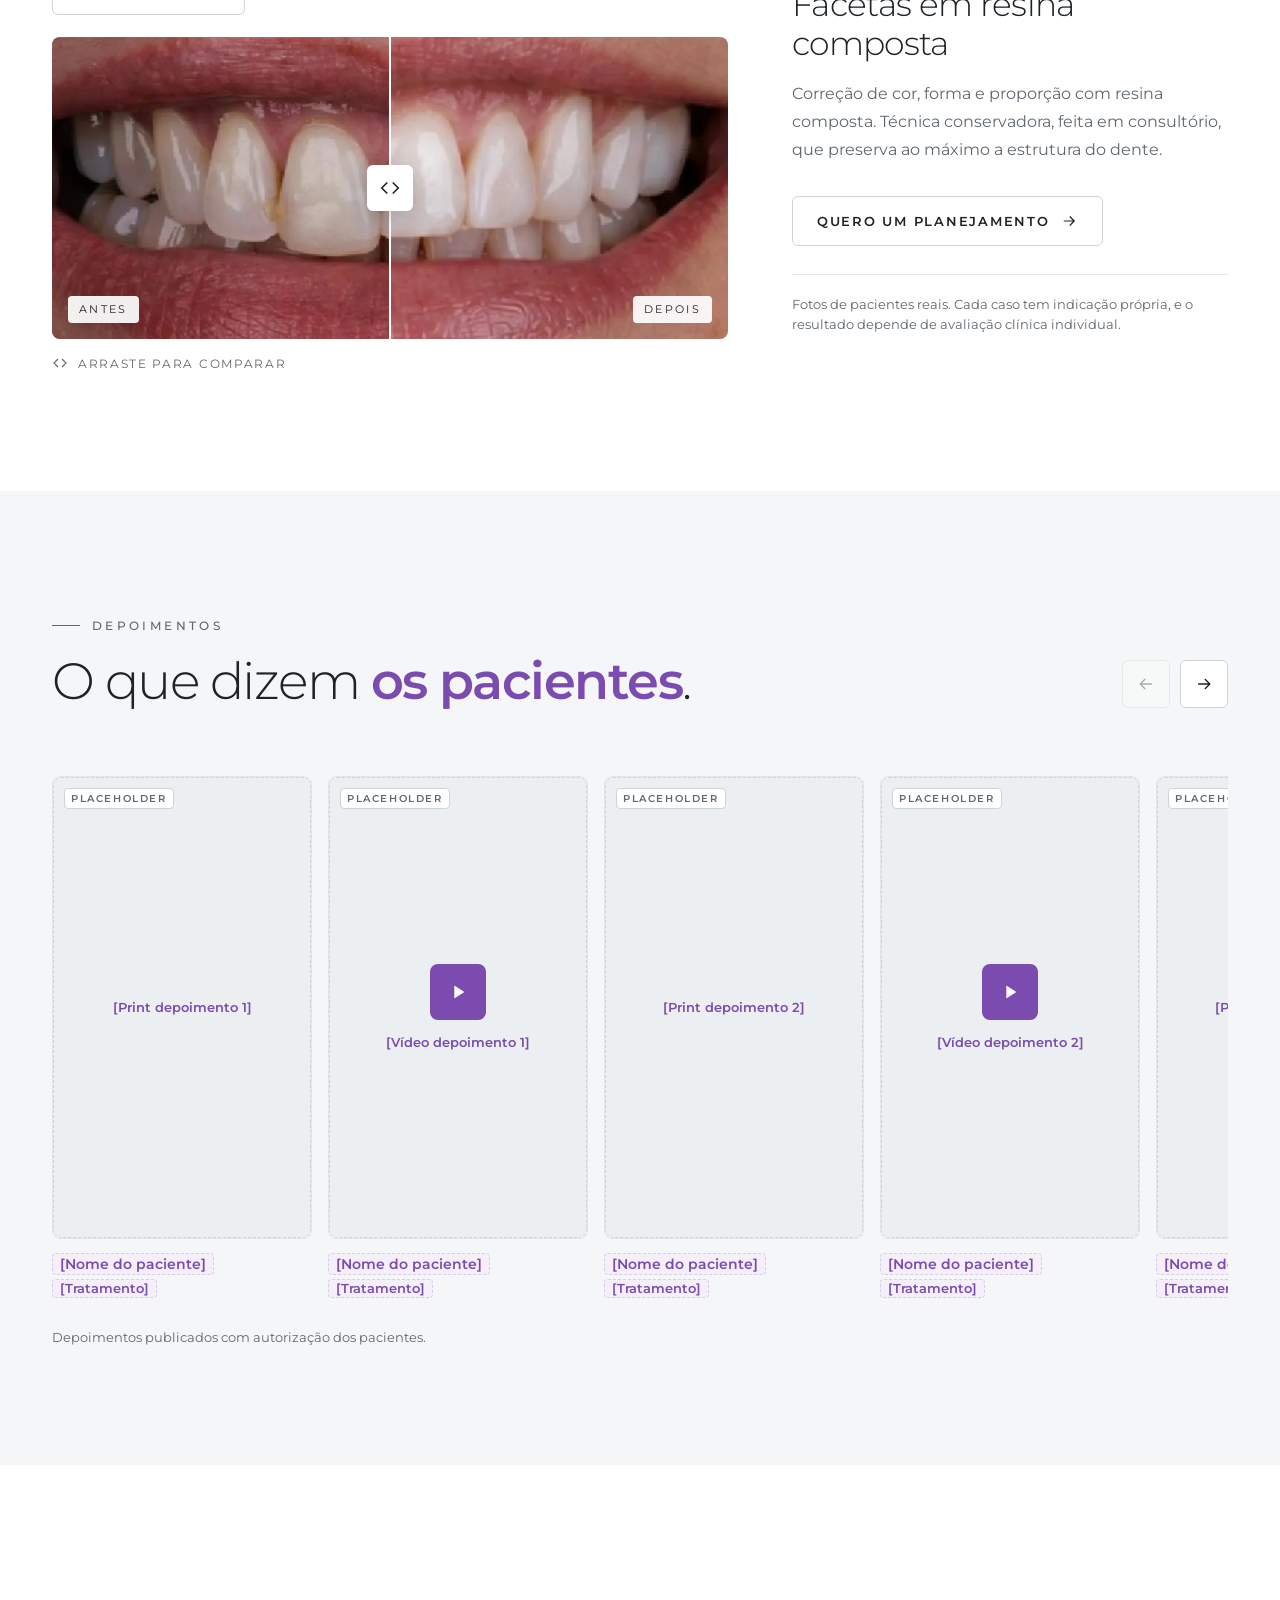
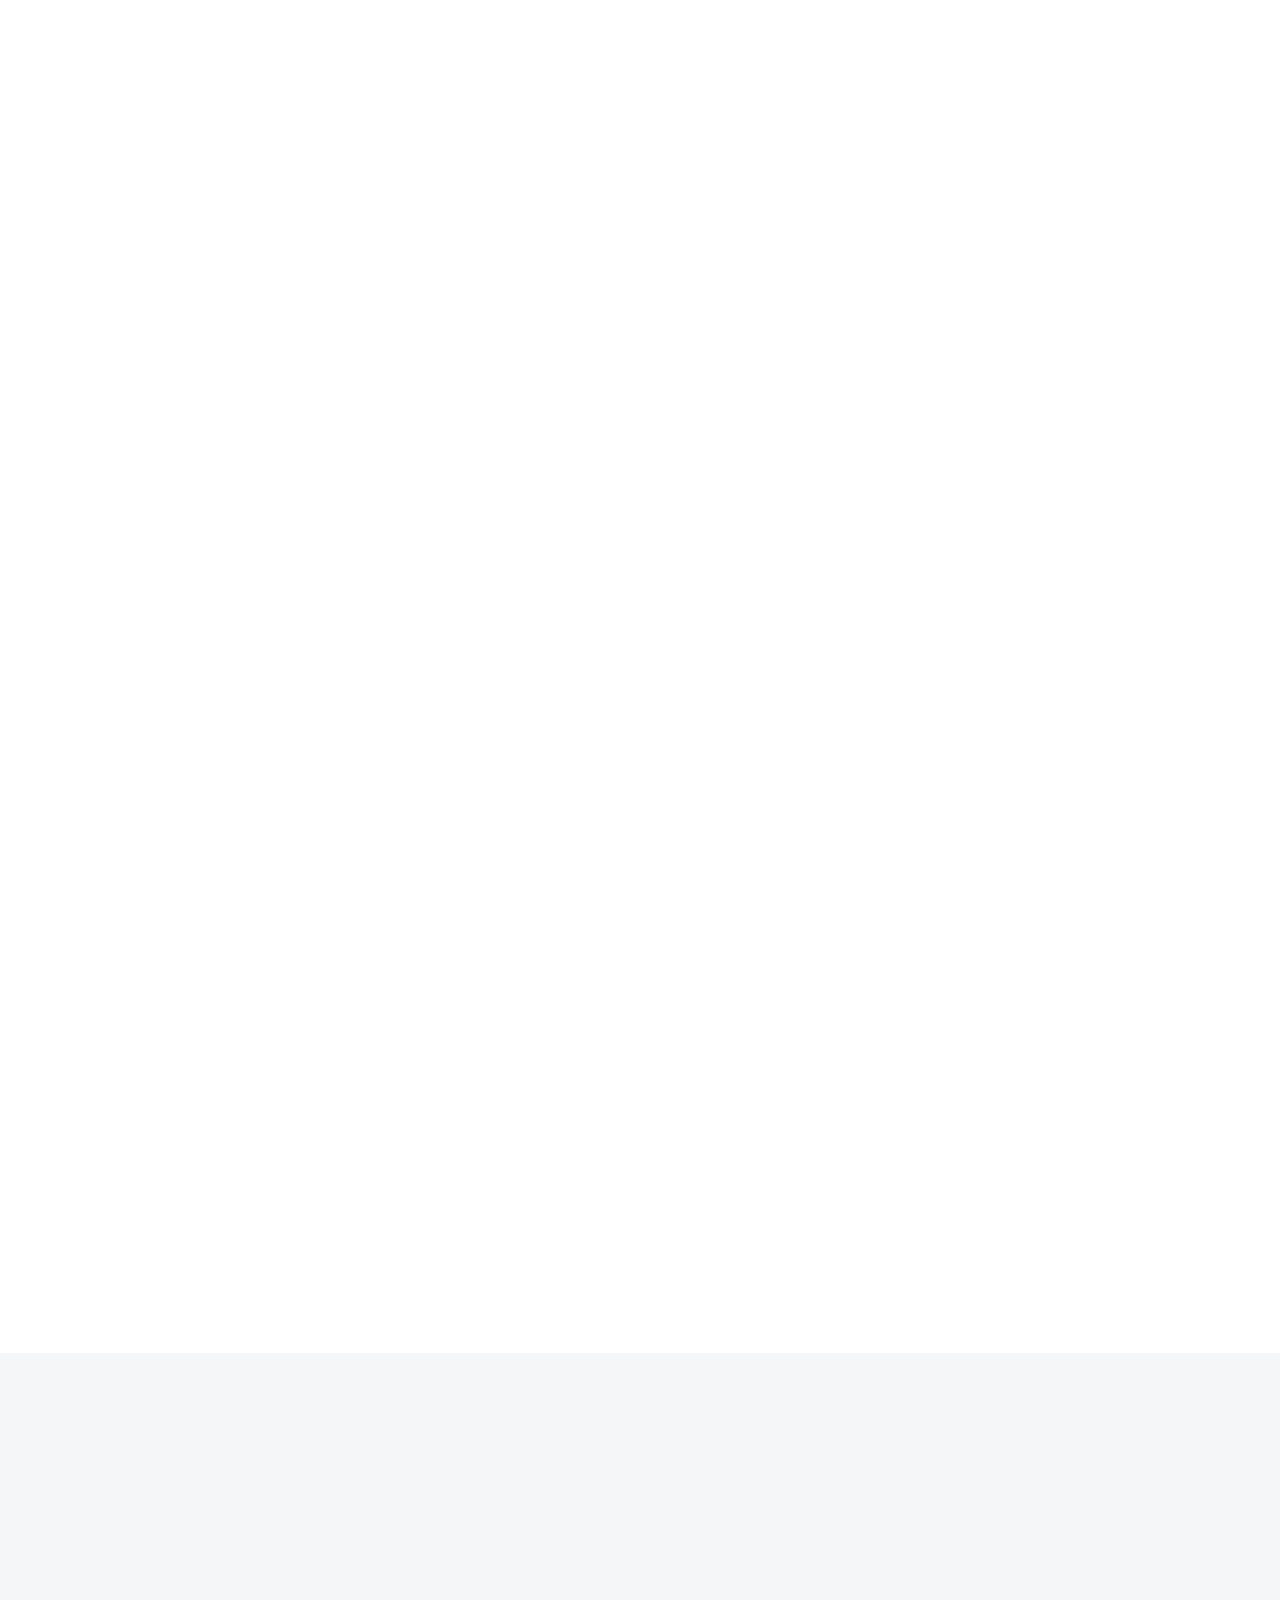
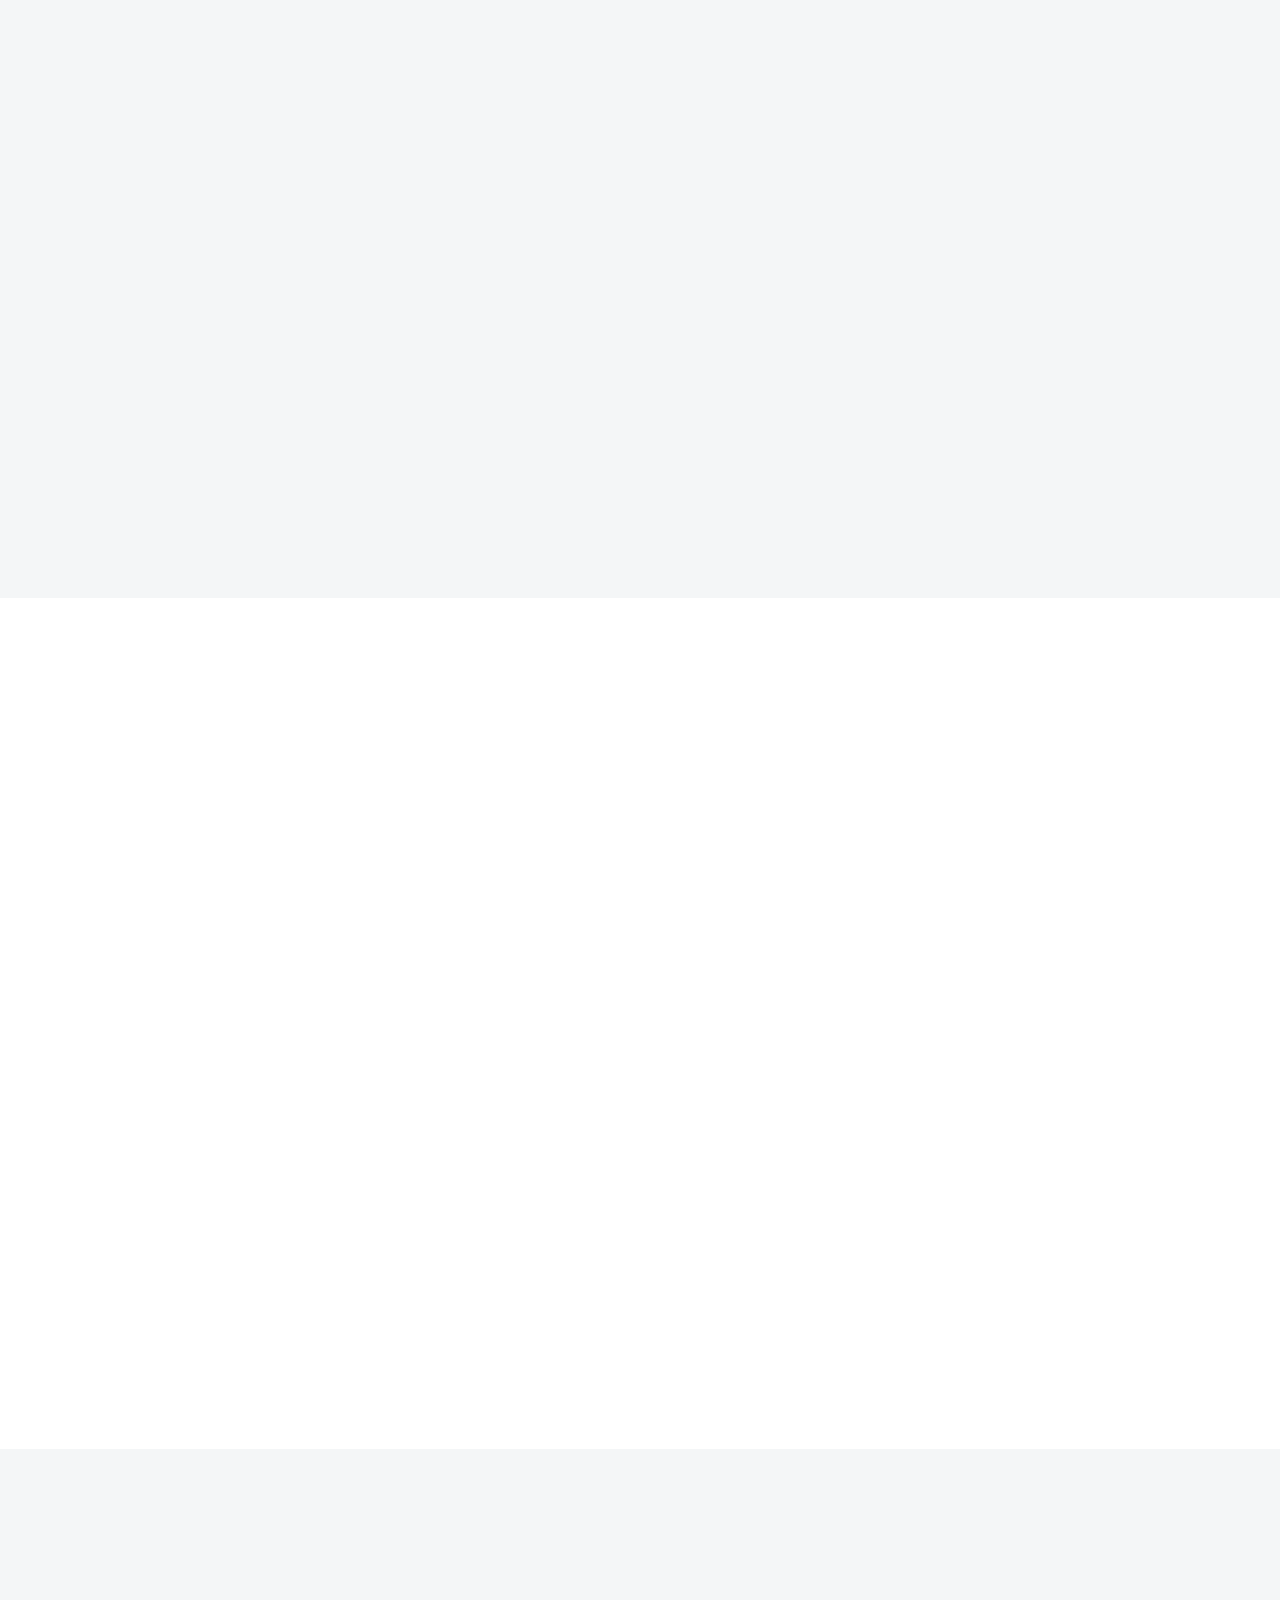
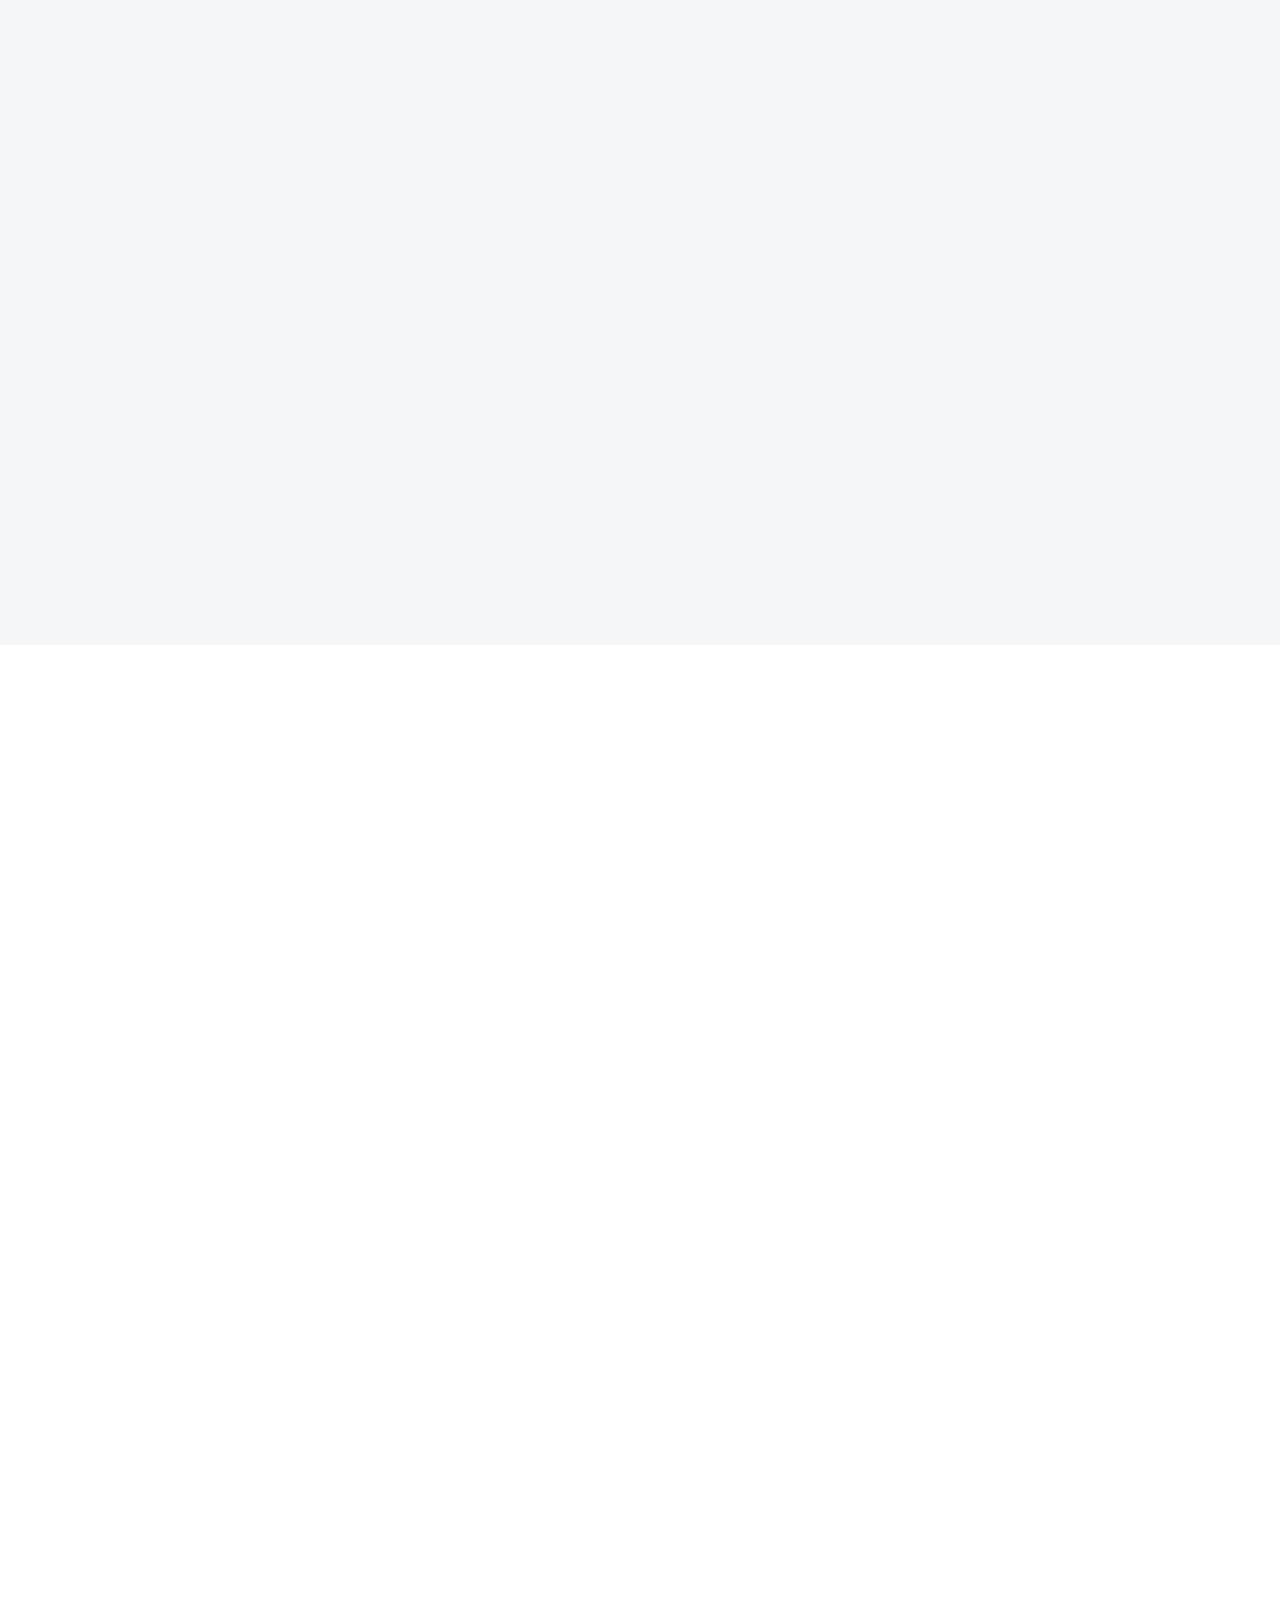
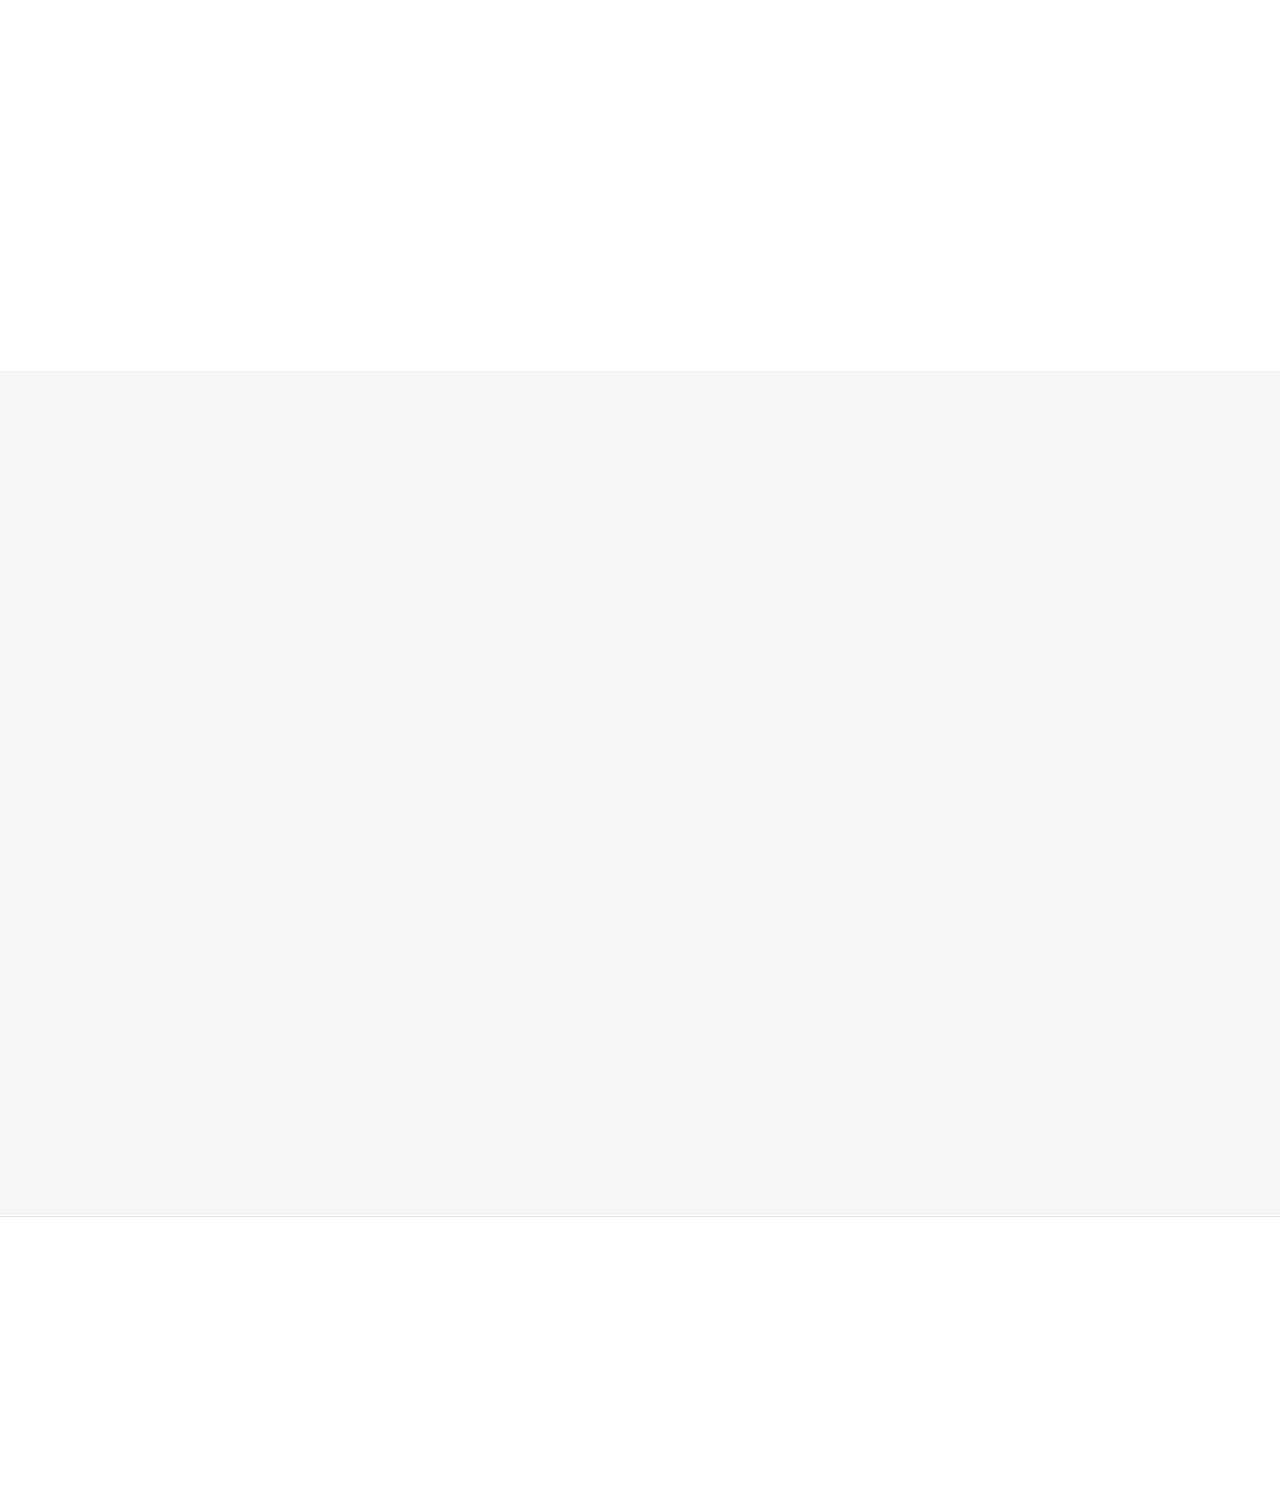
==== commit 55c1fd91: "chore: SEO local, performance e analytics - JSON-LD Dentist (home), Course + Event (cursos), Medical" ====
--- a/index.html
+++ b/index.html
@@ -3,28 +3,31 @@
 <meta name="viewport" content="width=device-width, initial-scale=1">
 <meta charset="utf-8">
 <script>(function(){var t;try{t=localStorage.getItem("tema")}catch(e){}if(t!=="dark"&&t!=="light")t=window.matchMedia&&matchMedia("(prefers-color-scheme: dark)").matches?"dark":"light";document.documentElement.setAttribute("data-theme",t)})()</script>
-<title>Dr. José Carlos Schenini | Reabilitação Oral</title>
-<meta name="description" content="Reabilitação oral estética em Santa Maria/RS: facetas em resina e em cerâmica, laminados, coroas e implantes, com planejamento individual e laboratório próprio na clínica.">
+<title>Dentista em Santa Maria RS | Dr. José Carlos Schenini, Reabilitação Oral</title>
+<meta name="description" content="Dentista em Santa Maria/RS: lentes de contato dental, facetas, clareamento, próteses, implantes e clínica geral para todas as idades, com laboratório próprio na clínica.">
 <meta name="theme-color" content="#FFFFFF">
 <meta property="og:type" content="website">
 <meta property="og:url" content="https://dr-jose-carlos-schenini.vercel.app/">
 <meta property="og:locale" content="pt_BR">
 <meta property="og:site_name" content="Dr. José Carlos Schenini">
-<meta property="og:title" content="Dr. José Carlos Schenini | Reabilitação Oral">
-<meta property="og:description" content="Reabilitação oral estética em Santa Maria/RS: facetas em resina e em cerâmica, laminados, coroas e implantes, com planejamento individual e laboratório próprio na clínica.">
+<meta property="og:title" content="Dentista em Santa Maria RS | Dr. José Carlos Schenini, Reabilitação Oral">
+<meta property="og:description" content="Dentista em Santa Maria/RS: lentes de contato dental, facetas, clareamento, próteses, implantes e clínica geral para todas as idades, com laboratório próprio na clínica.">
 <meta property="og:image" content="https://dr-jose-carlos-schenini.vercel.app/img/retrato.jpg">
 <meta property="og:image:width" content="985">
 <meta property="og:image:height" content="1477">
 <meta property="og:image:alt" content="Dr. José Carlos Schenini no consultório">
 <meta name="twitter:card" content="summary_large_image">
-<meta name="twitter:title" content="Dr. José Carlos Schenini | Reabilitação Oral">
-<meta name="twitter:description" content="Reabilitação oral estética em Santa Maria/RS: facetas em resina e em cerâmica, laminados, coroas e implantes, com planejamento individual e laboratório próprio na clínica.">
+<meta name="twitter:title" content="Dentista em Santa Maria RS | Dr. José Carlos Schenini, Reabilitação Oral">
+<meta name="twitter:description" content="Dentista em Santa Maria/RS: lentes de contato dental, facetas, clareamento, próteses, implantes e clínica geral para todas as idades, com laboratório próprio na clínica.">
 <meta name="twitter:image" content="https://dr-jose-carlos-schenini.vercel.app/img/retrato.jpg">
+<script type="application/ld+json">{"@context":"https://schema.org","@type":"Dentist","@id":"https://dr-jose-carlos-schenini.vercel.app/#consultorio","name":"Dr. José Carlos Schenini, Reabilitação Oral","description":"Consultório odontológico em Santa Maria/RS: clínica geral, estética do sorriso, próteses, implantes, cirurgia oral e reabilitação oral para pacientes de todas as idades, com laboratório próprio (CS LAB).","url":"https://dr-jose-carlos-schenini.vercel.app/","image":"https://dr-jose-carlos-schenini.vercel.app/img/retrato.jpg","logo":"https://dr-jose-carlos-schenini.vercel.app/img/sig-dark.png","telephone":"+55 55 99716-7672","identifier":{"@type":"PropertyValue","propertyID":"CRO-RS","value":"26.112"},"address":{"@type":"PostalAddress","streetAddress":"Rua Euclides Aranha, 1269, sala 1","addressLocality":"Santa Maria","addressRegion":"RS","addressCountry":"BR"},"openingHoursSpecification":[{"@type":"OpeningHoursSpecification","dayOfWeek":["Monday","Tuesday","Wednesday","Thursday","Friday"],"opens":"08:00","closes":"12:00"},{"@type":"OpeningHoursSpecification","dayOfWeek":["Monday","Tuesday","Wednesday","Thursday","Friday"],"opens":"14:00","closes":"18:30"}],"sameAs":["https://www.instagram.com/cacaloschenini/"],"medicalSpecialty":"Dentistry","founder":{"@type":"Person","name":"José Carlos Schenini","jobTitle":"Cirurgião-Dentista","alumniOf":"Universidade Franciscana (UFN)"}}</script>
 <link rel="icon" href="/img/favicon.svg" type="image/svg+xml">
 <link rel="icon" href="/img/favicon-32.png" type="image/png" sizes="32x32">
 <link rel="apple-touch-icon" href="/img/apple-touch-icon.png">
 
-<link rel="preconnect" href="https://fonts.googleapis.com"><link rel="stylesheet" href="https://fonts.googleapis.com/css2?family=Montserrat:wght@300;400;500;600;700&amp;display=swap"><link rel="stylesheet" href="/css/base.css">
+<link rel="preload" as="image" type="image/webp" imagesrcset="/img/retrato-640.webp 640w, /img/retrato-985.webp 985w" imagesizes="(max-width: 1024px) 100vw, 50vw" fetchpriority="high">
+<link rel="preconnect" href="https://fonts.googleapis.com"><link rel="preconnect" href="https://fonts.gstatic.com" crossorigin>
+<link rel="preload" as="style" href="https://fonts.googleapis.com/css2?family=Montserrat:wght@300;400;500;600;700&amp;display=swap" onload="this.onload=null;this.rel='stylesheet'"><noscript><link rel="stylesheet" href="https://fonts.googleapis.com/css2?family=Montserrat:wght@300;400;500;600;700&amp;display=swap"></noscript><link rel="stylesheet" href="/css/base.css">
 <style>
 /* hero */
 .hero{position:relative;padding-top:72px;overflow:hidden;background:var(--bg2)}
@@ -178,6 +181,8 @@
 .map{margin-top:28px;border-radius:8px;overflow:hidden;border:1px solid var(--line2);aspect-ratio:16/10;background:var(--bg3)}
 .map iframe{display:block;width:100%;height:100%;border:0;filter:grayscale(1);transition:filter .5s}
 .map:hover iframe,.map:focus-within iframe{filter:none}
+.map-ph{border:0;background:transparent}
+.map-ph .slot{height:100%}
 
 @media (max-width:1024px){
   .hero-g,.casos-g,.sobre-g,.ct-g{grid-template-columns:minmax(0,1fr);gap:48px}
@@ -220,7 +225,7 @@
 
 <header class="hdr">
 <div class="wrap hdr-in">
-<a class="brand" href="/" aria-label="Dr. José Carlos Schenini: página inicial"><img class="th-l" src="/img/sig-dark.png" alt="Dr. José Carlos Schenini, Reabilitação Oral"><img class="th-d" src="/img/sig-light.png" alt="Dr. José Carlos Schenini, Reabilitação Oral"></a>
+<a class="brand" href="/" aria-label="Dr. José Carlos Schenini: página inicial"><picture><source type="image/webp" srcset="/img/sig-dark-420.webp 420w, /img/sig-dark-840.webp 840w" sizes="(max-width: 640px) 80vw, 420px"><img class="th-l" src="/img/sig-dark.png" alt="Dr. José Carlos Schenini, Reabilitação Oral" width="1200" height="282" decoding="async"></picture><picture><source type="image/webp" srcset="/img/sig-light-420.webp 420w, /img/sig-light-840.webp 840w" sizes="(max-width: 640px) 80vw, 420px"><img class="th-d" src="/img/sig-light.png" alt="Dr. José Carlos Schenini, Reabilitação Oral" width="1200" height="282" decoding="async"></picture></a>
 <nav class="nav" aria-label="Principal">
 <a class="on" href="/">Início</a>
 <a href="/cursos">Cursos</a>
@@ -249,9 +254,9 @@
 </div>
 </div>
 <div class="hero-ph">
-<img class="ph" src="/img/retrato.jpg" alt="Dr. José Carlos Schenini sorrindo no consultório, com um tablet nas mãos">
+<picture><source type="image/webp" srcset="/img/retrato-640.webp 640w, /img/retrato-985.webp 985w" sizes="(max-width: 1024px) 100vw, 50vw"><img class="ph" src="/img/retrato.jpg" alt="Dr. José Carlos Schenini sorrindo no consultório, com um tablet nas mãos" width="985" height="1477" fetchpriority="high"></picture>
 <p class="hero-badge"><i></i>Laboratório próprio · casos em até 24h</p>
-<div class="hero-sig"><img src="/img/sig-light.png" alt=""></div>
+<div class="hero-sig"><picture><source type="image/webp" srcset="/img/sig-light-420.webp 420w, /img/sig-light-840.webp 840w" sizes="(max-width: 640px) 80vw, 420px"><img src="/img/sig-light.png" alt="" width="1200" height="282" decoding="async"></picture></div>
 </div>
 </div>
 </section>
@@ -295,8 +300,8 @@
 
 </div>
 <div class="ba">
-<img src="/img/caso-resina-depois.jpg" alt="Depois: Facetas em resina composta">
-<div class="ba-b" style="clip-path: inset(0 50% 0 0)"><img src="/img/caso-resina-antes.jpg" alt="Antes: Facetas em resina composta"></div>
+<picture><source type="image/webp" srcset="/img/caso-resina-depois-640.webp 640w, /img/caso-resina-depois-1200.webp 1200w" sizes="(max-width: 1024px) 100vw, 760px"><img src="/img/caso-resina-depois.jpg" alt="Depois: Facetas em resina composta" width="1200" height="536" loading="lazy" decoding="async"></picture>
+<div class="ba-b" style="clip-path: inset(0 50% 0 0)"><picture><source type="image/webp" srcset="/img/caso-resina-antes-640.webp 640w, /img/caso-resina-antes-1200.webp 1200w" sizes="(max-width: 1024px) 100vw, 760px"><img src="/img/caso-resina-antes.jpg" alt="Antes: Facetas em resina composta" width="1200" height="536" loading="lazy" decoding="async"></picture></div>
 <span class="ba-tag" style="left: 16px">Antes</span>
 <span class="ba-tag" style="right: 16px">Depois</span>
 <div class="ba-line" style="left: 50%"><span class="ba-knob"><svg width="22" height="22" viewBox="0 0 24 24" fill="none" stroke="currentColor" stroke-width="1.8" aria-hidden="true"><path d="M9 6l-6 6 6 6M15 6l6 6-6 6"></path></svg></span></div>
@@ -425,7 +430,7 @@
 <section class="sec sobre" id="sobre">
 <div class="wrap sobre-g">
 <div class="sobre-ph rv">
-<img src="/img/palestra.jpg" alt="Dr. José Carlos ministrando aula na imersão Esthetic Pro">
+<picture><source type="image/webp" srcset="/img/palestra-640.webp 640w, /img/palestra-1080.webp 1080w" sizes="(max-width: 1024px) 100vw, 50vw"><img src="/img/palestra.jpg" alt="Dr. José Carlos ministrando aula na imersão Esthetic Pro" width="1080" height="1620" loading="lazy" decoding="async"></picture>
 <p class="sobre-cap">Imersão Esthetic Pro · edição anterior</p>
 </div>
 <div class="rv">
@@ -437,7 +442,7 @@
 <li><b>UFN</b>Cirurgião-Dentista pela Universidade Franciscana, 2018</li>
 <li><b>Esthetic Pro</b>Professor da Imersão em Estética Dental</li>
 </ul>
-<div class="sobre-sig"><img class="th-l" src="/img/sig-dark.png" alt="Assinatura do Dr. José Carlos Schenini, Reabilitação Oral"><img class="th-d" src="/img/sig-light.png" alt="Assinatura do Dr. José Carlos Schenini, Reabilitação Oral"></div>
+<div class="sobre-sig"><picture><source type="image/webp" srcset="/img/sig-dark-420.webp 420w, /img/sig-dark-840.webp 840w" sizes="(max-width: 640px) 80vw, 420px"><img class="th-l" src="/img/sig-dark.png" alt="Assinatura do Dr. José Carlos Schenini, Reabilitação Oral" width="1200" height="282" loading="lazy" decoding="async"></picture><picture><source type="image/webp" srcset="/img/sig-light-420.webp 420w, /img/sig-light-840.webp 840w" sizes="(max-width: 640px) 80vw, 420px"><img class="th-d" src="/img/sig-light.png" alt="Assinatura do Dr. José Carlos Schenini, Reabilitação Oral" width="1200" height="282" loading="lazy" decoding="async"></picture></div>
 </div>
 </div>
 </section>
@@ -469,9 +474,9 @@
 </div>
 <div class="fr-g">
 <a class="fr rv" href="/cursos">
-<div class="fr-ph"><img class="bg" src="/img/turma.jpg" alt=""></div>
+<div class="fr-ph"><picture><source type="image/webp" srcset="/img/turma-640.webp 640w, /img/turma-1280.webp 1280w" sizes="(max-width: 1024px) 100vw, 50vw"><img class="bg" src="/img/turma.jpg" alt="" width="1350" height="1800" loading="lazy" decoding="async"></picture></div>
 <div class="fr-b">
-<img class="th-l fr-logo" src="/img/esthetic-dark.png" alt="Esthetic Pro, Imersão em Estética Dental"><img class="th-d fr-logo" src="/img/esthetic-light.png" alt="Esthetic Pro, Imersão em Estética Dental">
+<picture><source type="image/webp" srcset="/img/esthetic-dark-440.webp 440w, /img/esthetic-dark-1400.webp 1400w" sizes="220px"><img class="th-l fr-logo" src="/img/esthetic-dark.png" alt="Esthetic Pro, Imersão em Estética Dental" width="1400" height="443" loading="lazy" decoding="async"></picture><picture><source type="image/webp" srcset="/img/esthetic-light-440.webp 440w, /img/esthetic-light-1400.webp 1400w" sizes="220px"><img class="th-d fr-logo" src="/img/esthetic-light.png" alt="Esthetic Pro, Imersão em Estética Dental" width="1400" height="442" loading="lazy" decoding="async"></picture>
 <div>
 <p class="fr-k">Dentistas e estudantes · 15 e 16/01/2027</p>
 <h3>Imersão em Estética Dental</h3>
@@ -481,9 +486,9 @@
 </div>
 </a>
 <a class="fr fr-lab rv" href="/laboratorio">
-<div class="fr-ph"><img class="bg" src="/img/bancada.jpg" alt=""></div>
+<div class="fr-ph"><picture><source type="image/webp" srcset="/img/bancada-640.webp 640w, /img/bancada-1080.webp 1080w" sizes="(max-width: 1024px) 100vw, 50vw"><img class="bg" src="/img/bancada.jpg" alt="" width="1080" height="1620" loading="lazy" decoding="async"></picture></div>
 <div class="fr-b">
-<img class="th-l fr-logo" src="/img/cslab-dark.png" alt="CS LAB, Laboratório Odontológico"><img class="th-d fr-logo" src="/img/cslab-light.png" alt="CS LAB, Laboratório Odontológico">
+<picture><source type="image/webp" srcset="/img/cslab-dark-300.webp 300w, /img/cslab-dark-700.webp 700w" sizes="120px"><img class="th-l fr-logo" src="/img/cslab-dark.png" alt="CS LAB, Laboratório Odontológico" width="700" height="618" loading="lazy" decoding="async"></picture><picture><source type="image/webp" srcset="/img/cslab-light-300.webp 300w, /img/cslab-light-700.webp 700w" sizes="120px"><img class="th-d fr-logo" src="/img/cslab-light.png" alt="CS LAB, Laboratório Odontológico" width="700" height="618" loading="lazy" decoding="async"></picture>
 <div>
 <p class="fr-k">Laboratório odontológico</p>
 <h3>O laboratório dentro da clínica</h3>
@@ -511,11 +516,11 @@
 </div>
 <div class="rv">
 <ul class="ct-list">
-<li><svg width="22" height="22" viewBox="0 0 24 24" fill="none" stroke="currentColor" stroke-width="1.5" aria-hidden="true"><path d="M12 21s-7-6.2-7-11.5a7 7 0 0 1 14 0C19 14.8 12 21 12 21z"></path><circle cx="12" cy="9.5" r="2.5"></circle></svg><div><b>Consultório</b><span><a href="https://www.google.com/maps/search/?api=1&amp;query=Rua+Euclides+Aranha+1269+Santa+Maria+RS" target="_blank" rel="noopener">Rua Euclides Aranha, 1269, sala 1 · Santa Maria / RS</a></span></div></li>
+<li><svg width="22" height="22" viewBox="0 0 24 24" fill="none" stroke="currentColor" stroke-width="1.5" aria-hidden="true"><path d="M12 21s-7-6.2-7-11.5a7 7 0 0 1 14 0C19 14.8 12 21 12 21z"></path><circle cx="12" cy="9.5" r="2.5"></circle></svg><div><b>Consultório</b><span>Rua Euclides Aranha, 1269, sala 1 · Santa Maria / RS</span><!-- LINK DO MAPA DESATIVADO até confirmar o endereço (o Google não encontra a rua em Santa Maria). Para reativar, troque o span acima por: <span><a href="https://www.google.com/maps/search/?api=1&amp;query=Rua+Euclides+Aranha+1269+Santa+Maria+RS" target="_blank" rel="noopener">Rua Euclides Aranha, 1269, sala 1 · Santa Maria / RS</a></span> --></div></li>
 <li><svg width="22" height="22" viewBox="0 0 24 24" fill="none" stroke="currentColor" stroke-width="1.5" aria-hidden="true"><circle cx="12" cy="12" r="9"></circle><path d="M12 7v5l3 2"></path></svg><div><b>Atendimento</b><span>Segunda a sexta, 8h às 12h e 14h às 18h30</span></div></li>
 <li><svg width="22" height="22" viewBox="0 0 24 24" fill="none" stroke="currentColor" stroke-width="1.5" aria-hidden="true"><rect x="3" y="3" width="18" height="18" rx="5"></rect><circle cx="12" cy="12" r="4"></circle><circle cx="17.5" cy="6.5" r="0.8"></circle></svg><div><b>Instagram</b><span><a href="https://www.instagram.com/cacaloschenini/" target="_blank" rel="noopener">@cacaloschenini</a></span></div></li>
 </ul>
-<div class="map"><iframe src="https://www.google.com/maps?q=Rua+Euclides+Aranha,+1269,+Santa+Maria,+RS&amp;output=embed" title="Mapa: consultório na Rua Euclides Aranha, 1269, Santa Maria/RS" loading="lazy" referrerpolicy="no-referrer-when-downgrade" allowfullscreen></iframe></div>
+<div class="map map-ph"><div class="slot"><svg width="28" height="28" viewBox="0 0 24 24" fill="none" stroke="currentColor" stroke-width="1.5" aria-hidden="true"><path d="M12 21s-7-6.2-7-11.5a7 7 0 0 1 14 0C19 14.8 12 21 12 21z"></path><circle cx="12" cy="9.5" r="2.5"></circle></svg><p>[Mapa do consultório]</p><span>Entra assim que o endereço for confirmado.</span></div></div><!-- MAPA DESATIVADO até confirmar o endereço: o Google marca outro local (R. Venâncio Aires, 1269). Para reativar, troque o bloco acima por: <div class="map"><iframe src="https://www.google.com/maps?q=Rua+Euclides+Aranha,+1269,+Santa+Maria,+RS&amp;output=embed" title="Mapa: consultório na Rua Euclides Aranha, 1269, Santa Maria/RS" loading="lazy" referrerpolicy="no-referrer-when-downgrade" allowfullscreen></iframe></div> -->
 </div>
 </div>
 </section>
@@ -523,10 +528,10 @@
 <footer class="ft">
 <div class="wrap">
 <div class="ft-top">
-<img class="th-l" src="/img/sig-dark.png" alt="Dr. José Carlos Schenini, Reabilitação Oral" style="height: 52px; width: auto; display: block"><img class="th-d" src="/img/sig-light.png" alt="Dr. José Carlos Schenini, Reabilitação Oral" style="height: 52px; width: auto; display: block">
+<picture><source type="image/webp" srcset="/img/sig-dark-420.webp 420w, /img/sig-dark-840.webp 840w" sizes="(max-width: 640px) 80vw, 420px"><img class="th-l" src="/img/sig-dark.png" alt="Dr. José Carlos Schenini, Reabilitação Oral" style="height: 52px; width: auto; display: block" width="1200" height="282" loading="lazy" decoding="async"></picture><picture><source type="image/webp" srcset="/img/sig-light-420.webp 420w, /img/sig-light-840.webp 840w" sizes="(max-width: 640px) 80vw, 420px"><img class="th-d" src="/img/sig-light.png" alt="Dr. José Carlos Schenini, Reabilitação Oral" style="height: 52px; width: auto; display: block" width="1200" height="282" loading="lazy" decoding="async"></picture>
 <div class="ft-logos">
-<a href="/cursos" aria-label="Esthetic Pro"><img class="th-l" src="/img/esthetic-dark.png" alt="Esthetic Pro" style="height: 40px"><img class="th-d" src="/img/esthetic-light.png" alt="Esthetic Pro" style="height: 40px"></a>
-<a href="/laboratorio" aria-label="CS LAB"><img class="th-l" src="/img/cslab-dark.png" alt="CS LAB" style="height: 56px"><img class="th-d" src="/img/cslab-light.png" alt="CS LAB" style="height: 56px"></a>
+<a href="/cursos" aria-label="Esthetic Pro"><picture><source type="image/webp" srcset="/img/esthetic-dark-440.webp 440w, /img/esthetic-dark-1400.webp 1400w" sizes="220px"><img class="th-l" src="/img/esthetic-dark.png" alt="Esthetic Pro" style="height: 40px" width="1400" height="443" loading="lazy" decoding="async"></picture><picture><source type="image/webp" srcset="/img/esthetic-light-440.webp 440w, /img/esthetic-light-1400.webp 1400w" sizes="220px"><img class="th-d" src="/img/esthetic-light.png" alt="Esthetic Pro" style="height: 40px" width="1400" height="442" loading="lazy" decoding="async"></picture></a>
+<a href="/laboratorio" aria-label="CS LAB"><picture><source type="image/webp" srcset="/img/cslab-dark-300.webp 300w, /img/cslab-dark-700.webp 700w" sizes="120px"><img class="th-l" src="/img/cslab-dark.png" alt="CS LAB" style="height: 56px" width="700" height="618" loading="lazy" decoding="async"></picture><picture><source type="image/webp" srcset="/img/cslab-light-300.webp 300w, /img/cslab-light-700.webp 700w" sizes="120px"><img class="th-d" src="/img/cslab-light.png" alt="CS LAB" style="height: 56px" width="700" height="618" loading="lazy" decoding="async"></picture></a>
 </div>
 </div>
 <div class="ft-bot">
--- a/css/base.css
+++ b/css/base.css
@@ -4,6 +4,8 @@
 *{box-sizing:border-box}
 a{color:inherit}
 h1,h2,h3,h4,p{margin:0}
+picture{display:contents} /* <picture> só troca o formato (WebP); o layout continua do <img> */
+picture > source{display:none} /* sem isso o <source> vira item de flex/grid e desloca o layout */
 h1,h2,h3{font-weight:400}
 
 /* tokens: branco clínico, grafite no lugar do preto, acento suave */
@@ -16,6 +18,8 @@
 
 .wrap{max-width:1240px;margin:0 auto;padding:0 32px}
 .sec{padding:120px 0}
+/* performance: seções fora da tela só são renderizadas quando chegam perto (o visual não muda) */
+.sec,.ft{content-visibility:auto;contain-intrinsic-size:auto 900px}
 .alt{background:var(--bg2)}
 .sec-head{display:flex;justify-content:space-between;align-items:flex-end;gap:40px;margin-bottom:64px;flex-wrap:wrap}
 .sec-head .h2{margin-top:20px}
@@ -124,10 +128,7 @@
 @keyframes rise{from{opacity:0;transform:translateY(26px)}to{opacity:1;transform:none}}
 @keyframes fade{from{opacity:0}to{opacity:1}}
 @keyframes write{from{clip-path:inset(0 100% 0 0)}to{clip-path:inset(0 0 0 0)}}
-@supports (animation-timeline: view()){
-  .rv{animation:rise linear both;animation-timeline:view();animation-range:entry 0% entry 38%}
-}
-/* navegadores sem animation-timeline (Safari, Firefox): o app.js marca <html class="io"> e revela com IntersectionObserver */
+/* revelação ao rolar: o app.js marca <html class="io"> e adiciona .in quando o elemento entra na tela (IntersectionObserver) */
 .io .rv{opacity:0;transform:translateY(26px);transition:opacity .9s cubic-bezier(.2,.7,.2,1),transform .9s cubic-bezier(.2,.7,.2,1)}
 .io .rv.in{opacity:1;transform:none}
 /* Movimento reduzido (configuração do sistema): para o que se desloca na tela,
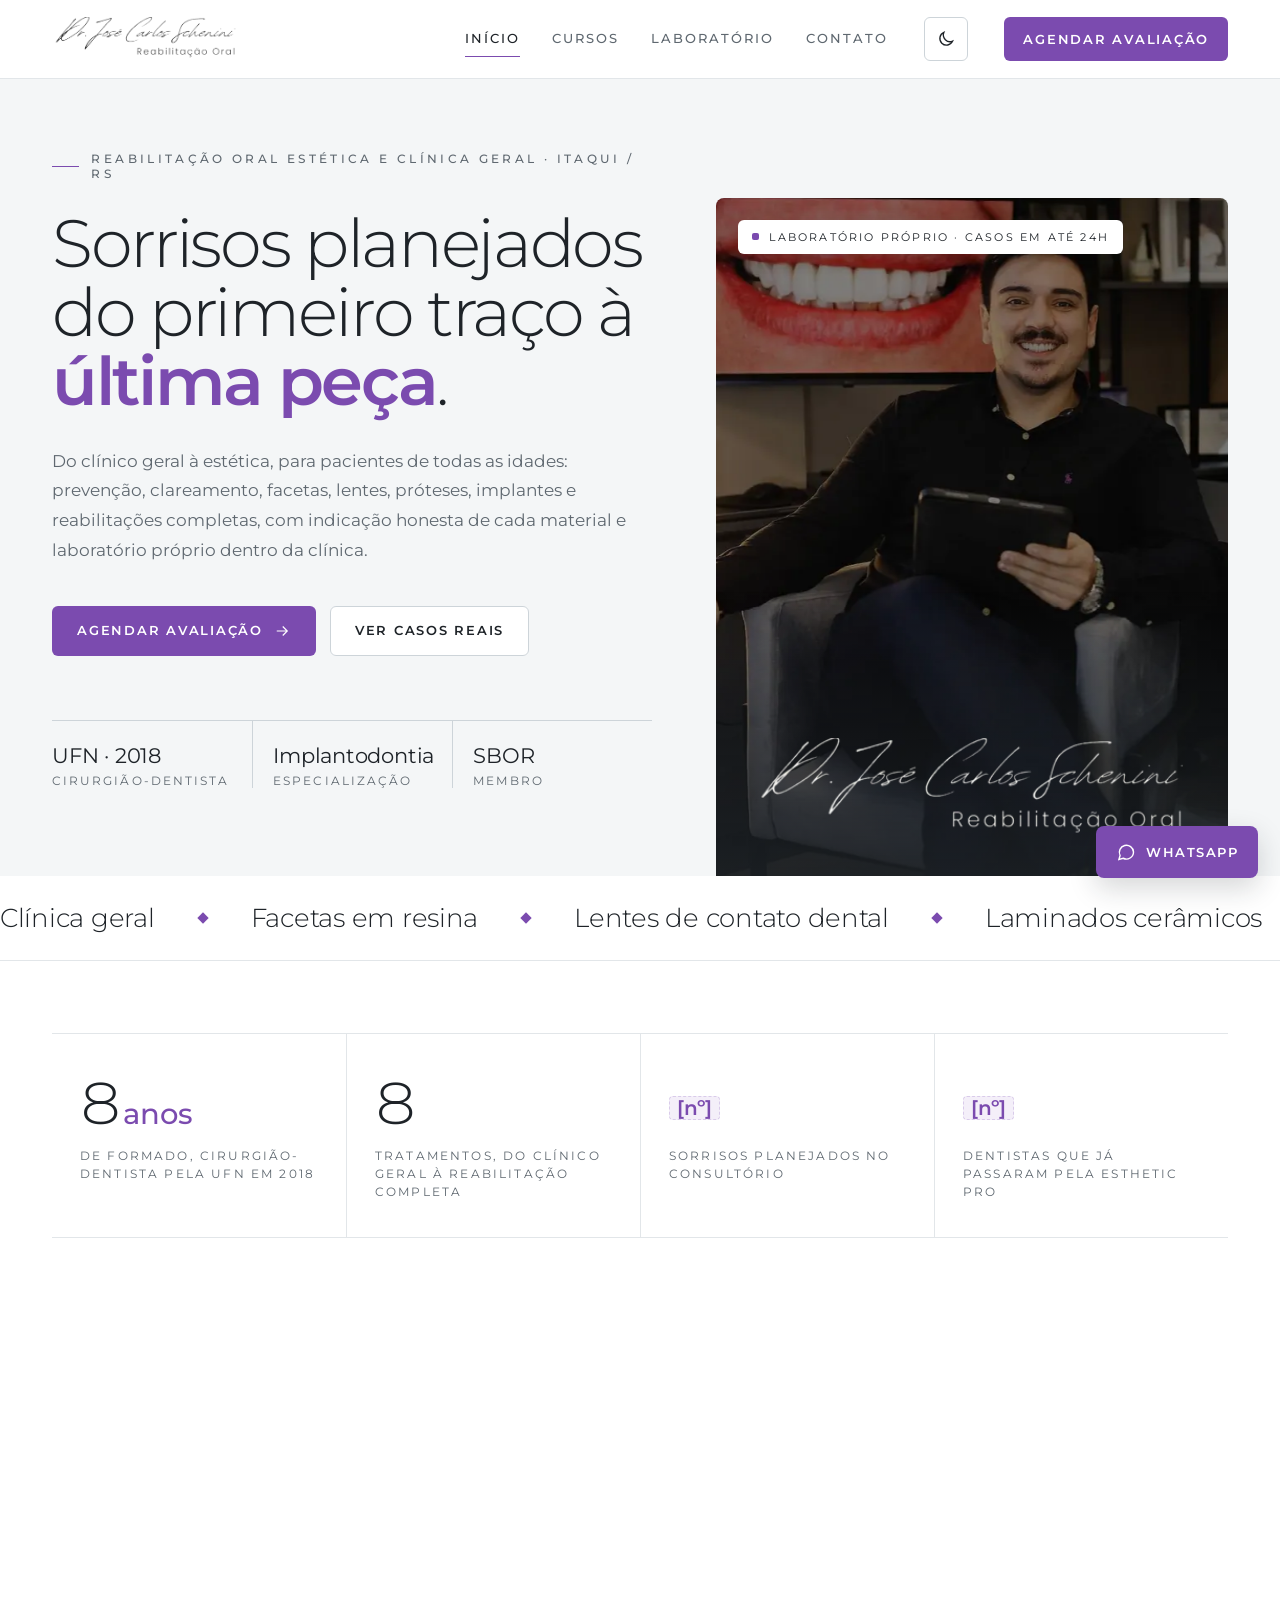
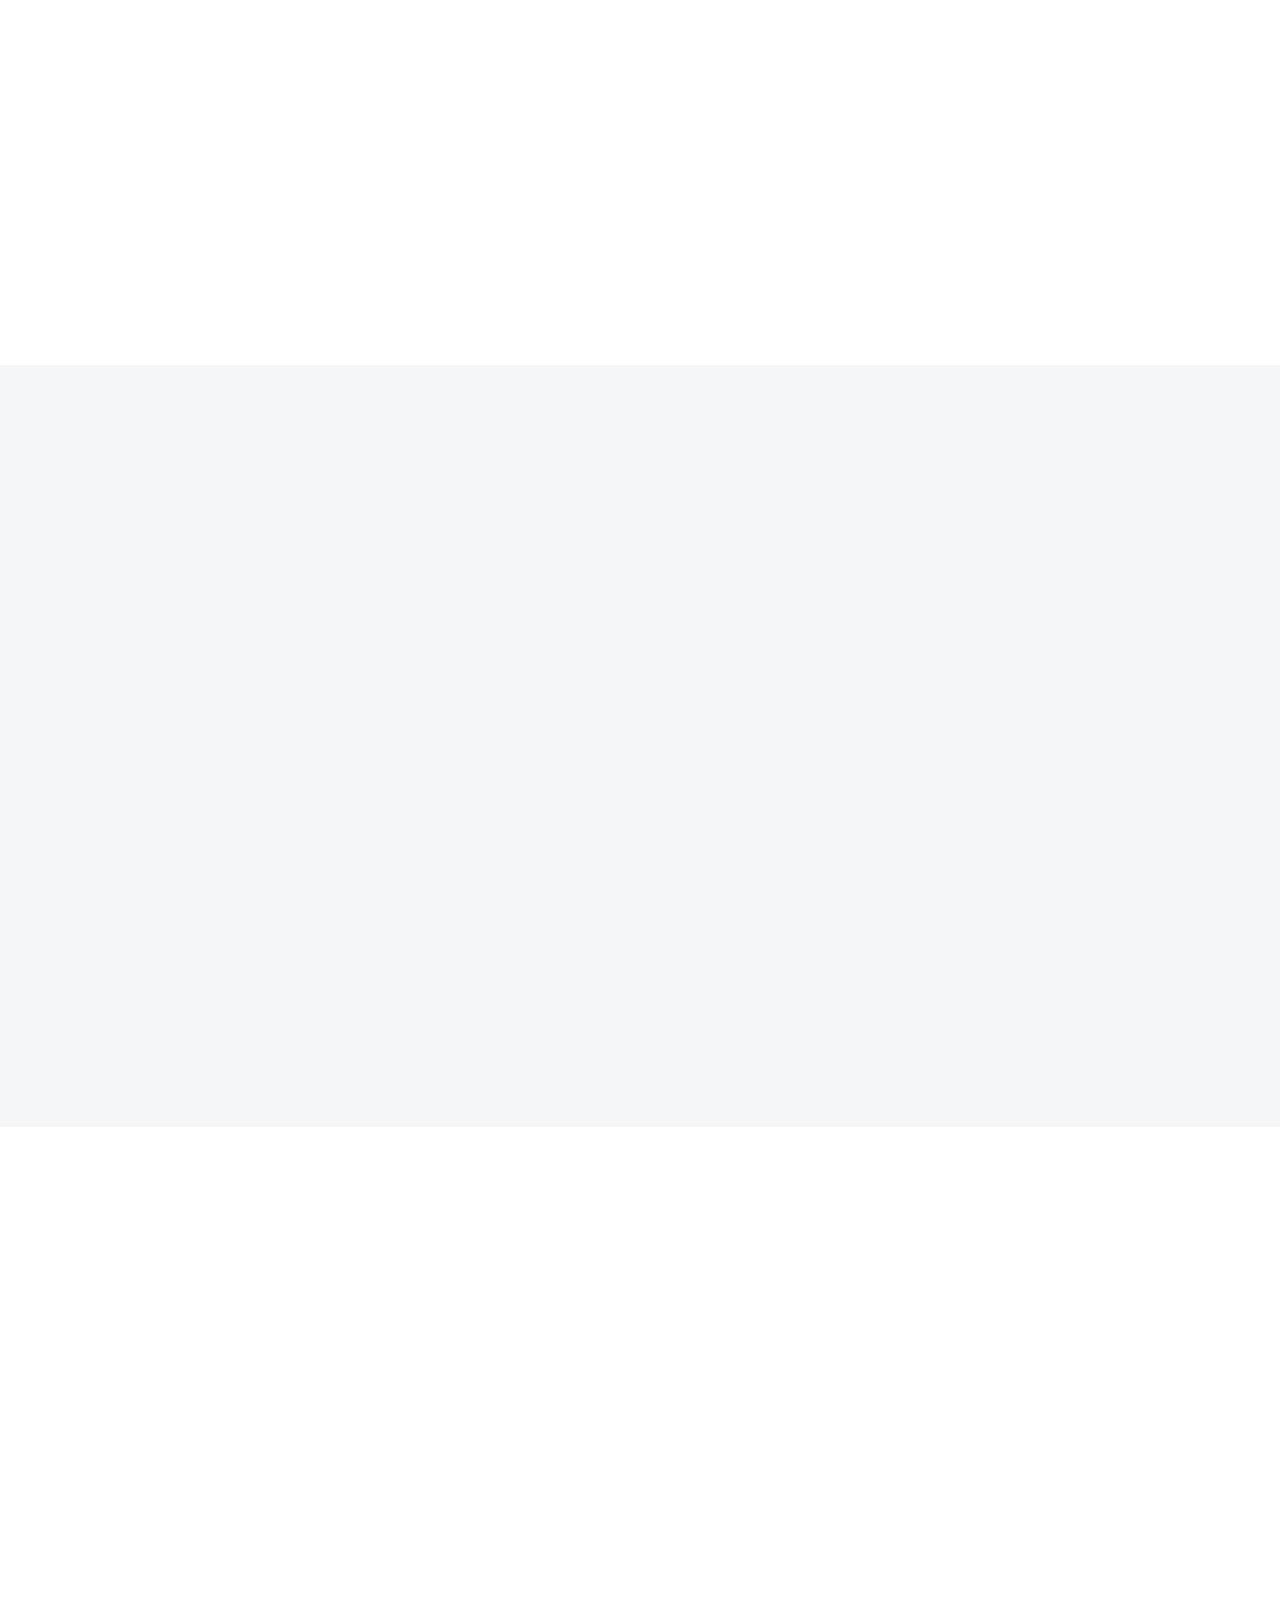
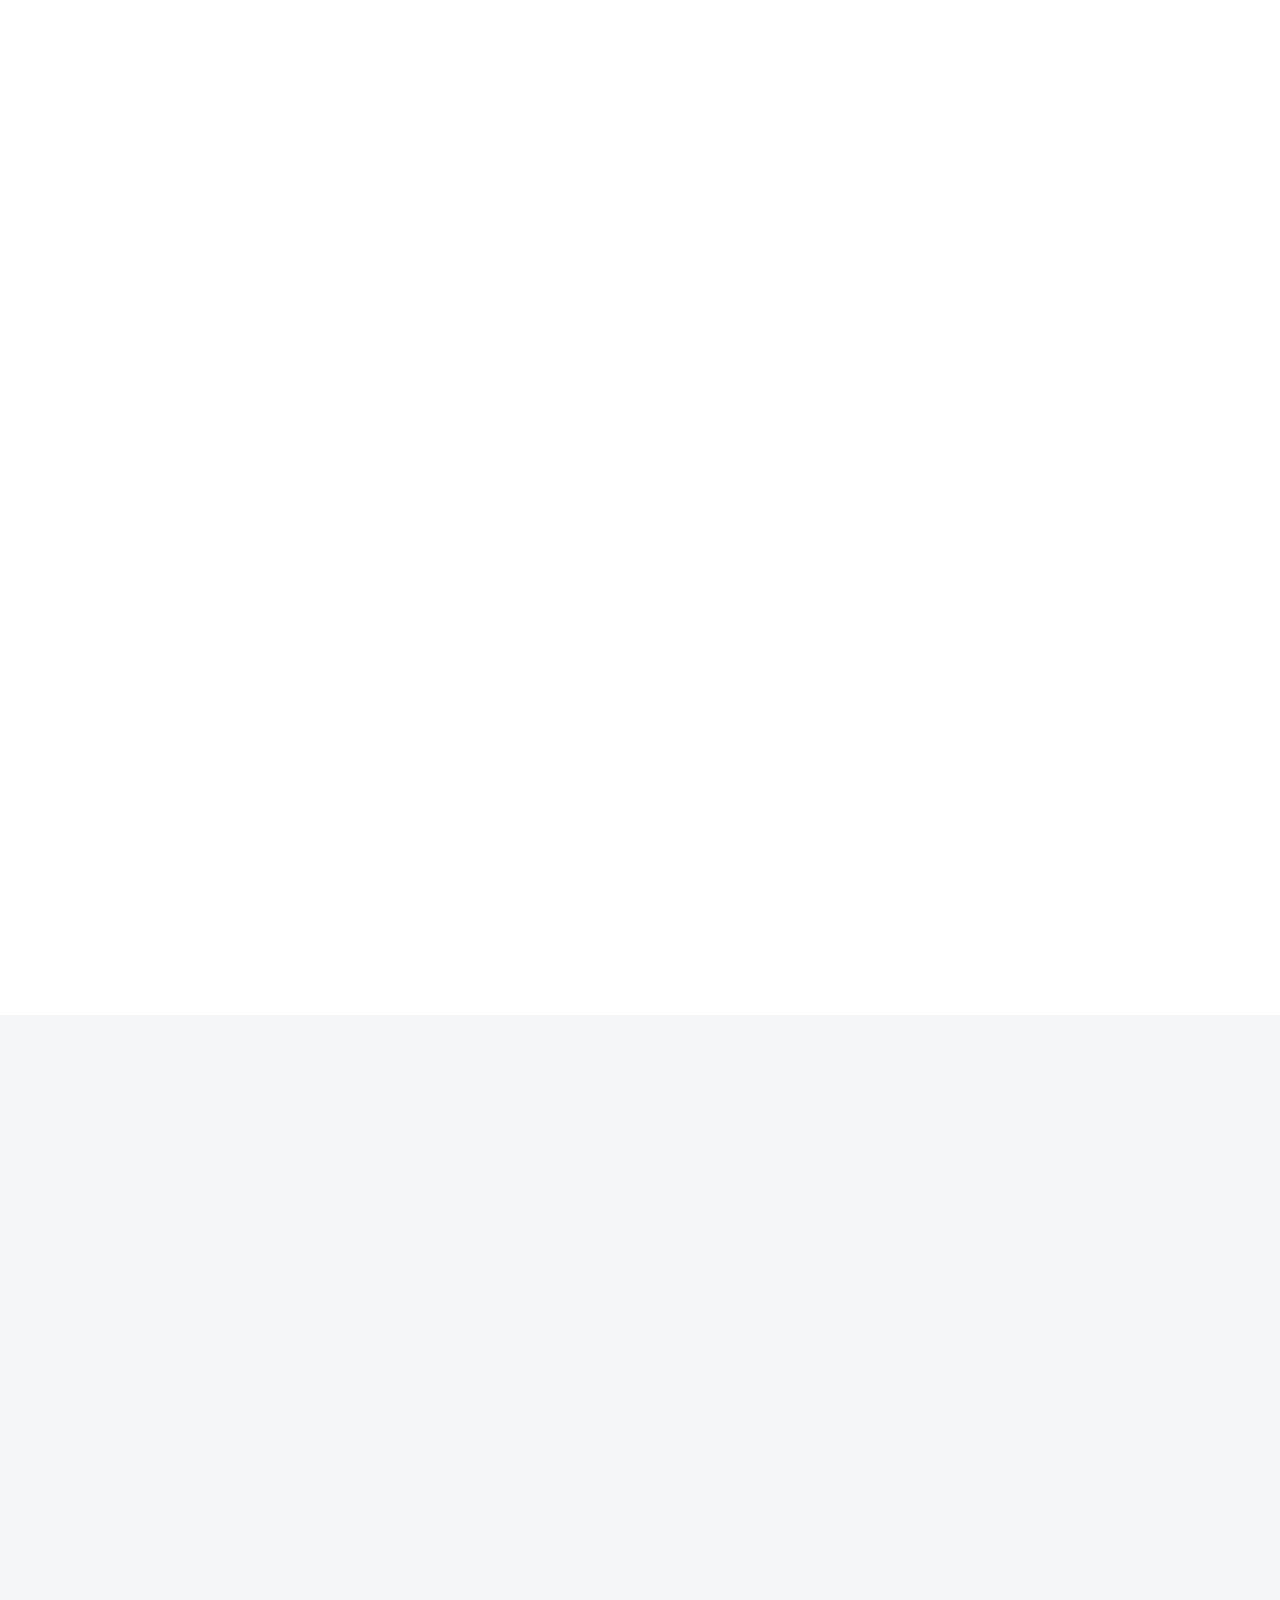
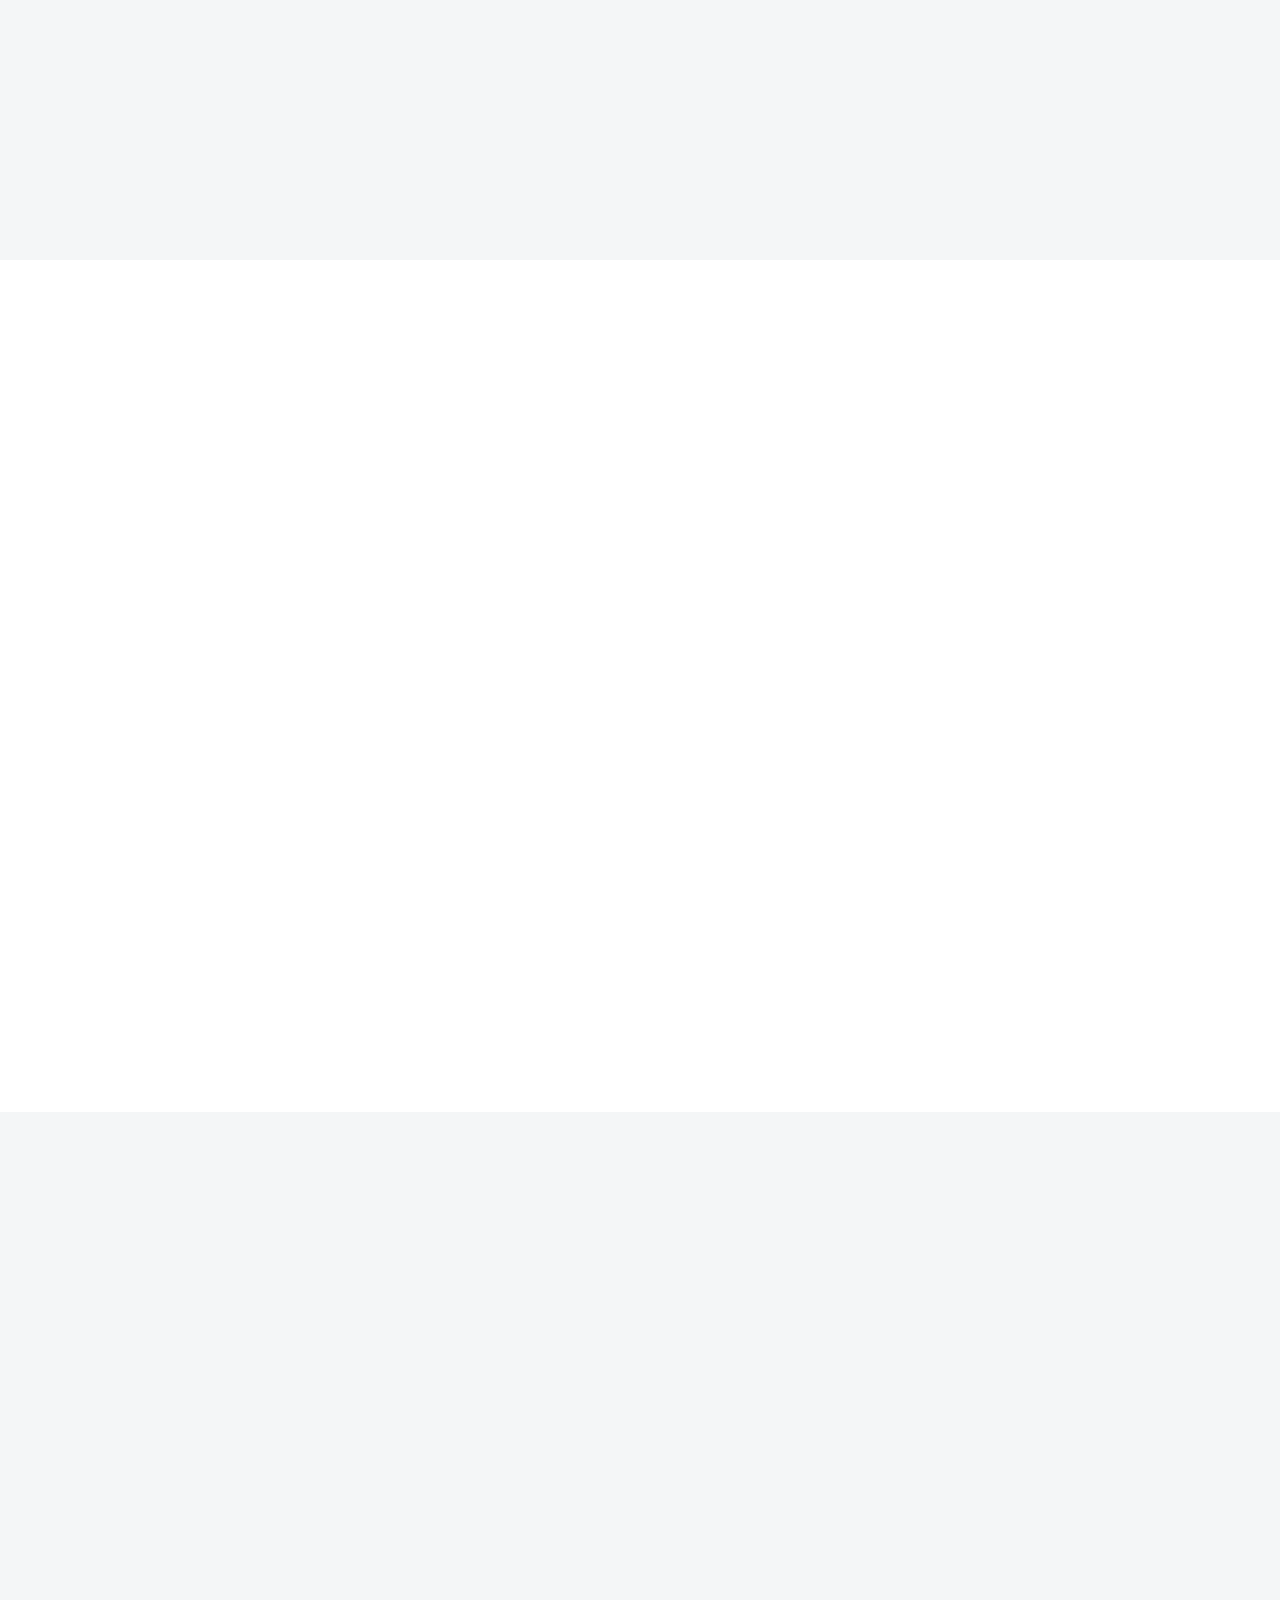
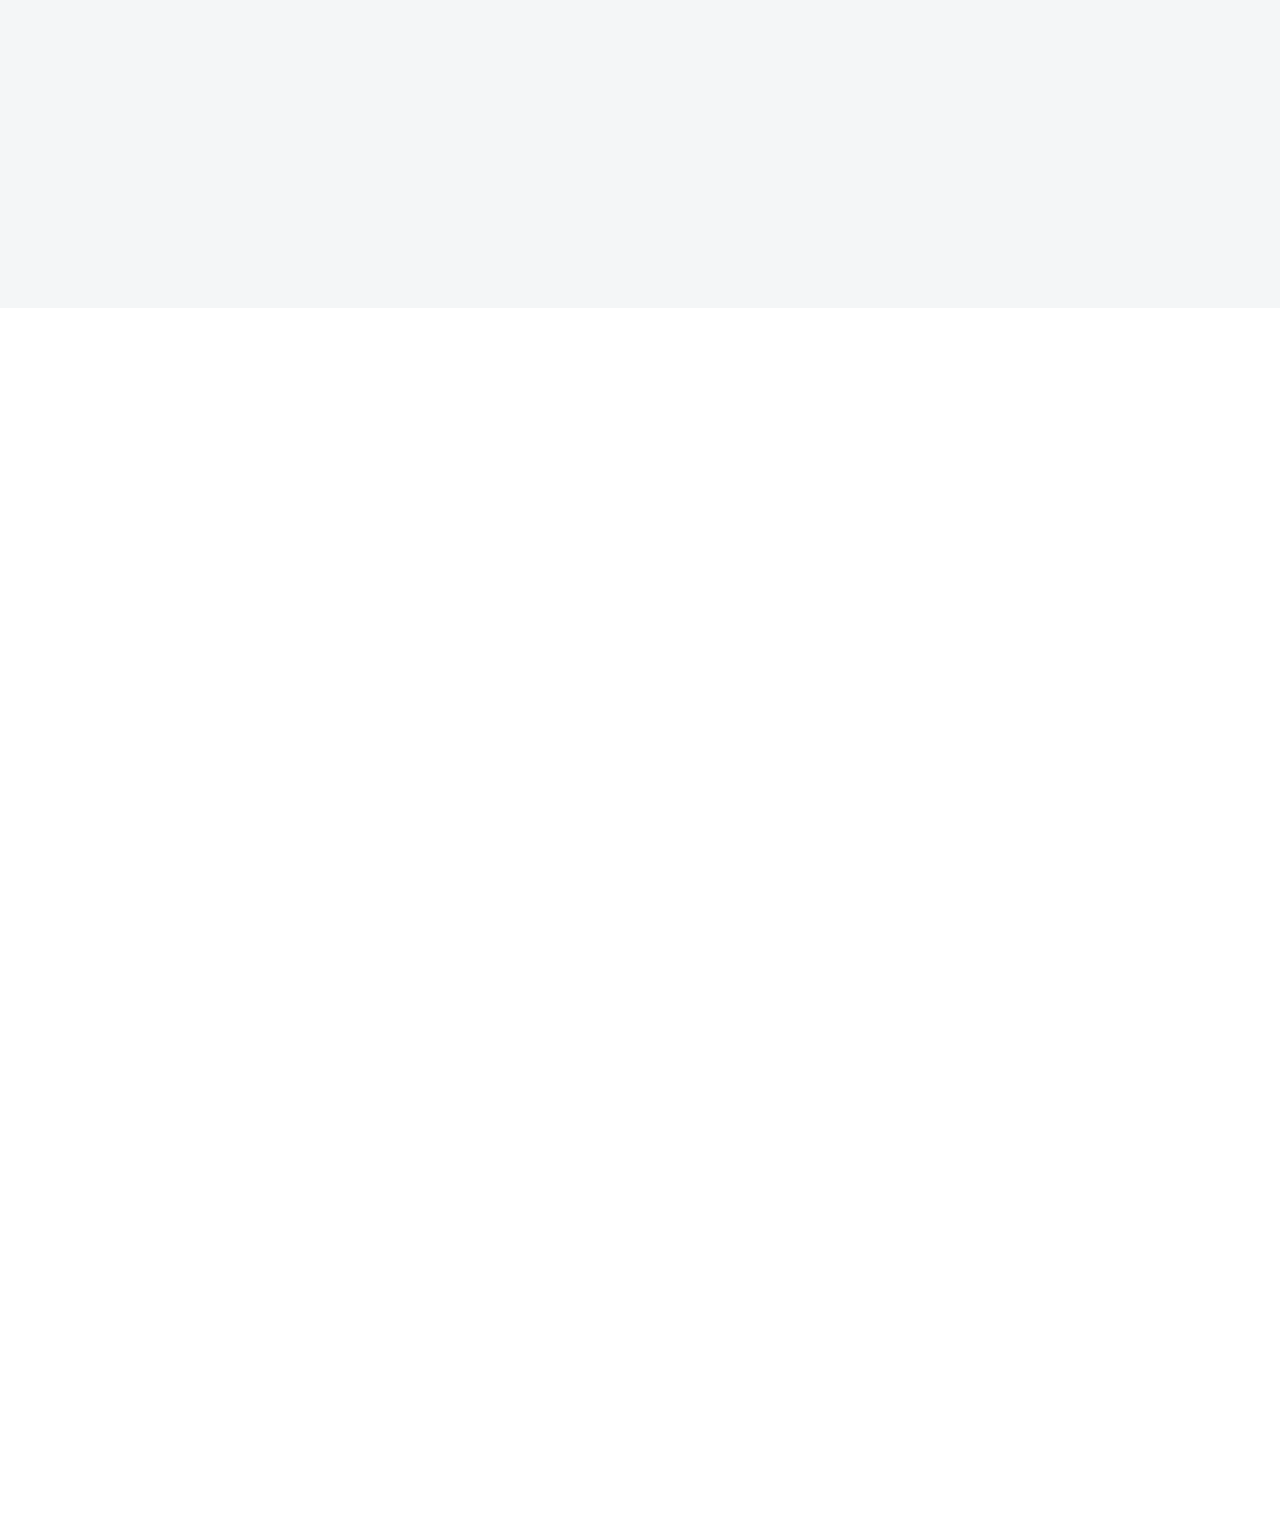
==== commit 757bc6c2: "chore: ajustes finais e limpeza Co-Authored-By: Claude Opus 5.5 <noreply@anthropic.com>" ====
--- a/index.html
+++ b/index.html
@@ -3,24 +3,24 @@
 <meta name="viewport" content="width=device-width, initial-scale=1">
 <meta charset="utf-8">
 <script>(function(){var t;try{t=localStorage.getItem("tema")}catch(e){}if(t!=="dark"&&t!=="light")t=window.matchMedia&&matchMedia("(prefers-color-scheme: dark)").matches?"dark":"light";document.documentElement.setAttribute("data-theme",t)})()</script>
-<title>Dentista em Santa Maria RS | Dr. José Carlos Schenini, Reabilitação Oral</title>
-<meta name="description" content="Dentista em Santa Maria/RS: lentes de contato dental, facetas, clareamento, próteses, implantes e clínica geral para todas as idades, com laboratório próprio na clínica.">
+<title>Dentista em Itaqui RS | Dr. José Carlos Schenini, Reabilitação Oral</title>
+<meta name="description" content="Dentista em Itaqui/RS: lentes de contato dental, facetas, clareamento, próteses, implantes e clínica geral para todas as idades, com laboratório próprio na clínica.">
 <meta name="theme-color" content="#FFFFFF">
 <meta property="og:type" content="website">
 <meta property="og:url" content="https://dr-jose-carlos-schenini.vercel.app/">
 <meta property="og:locale" content="pt_BR">
 <meta property="og:site_name" content="Dr. José Carlos Schenini">
-<meta property="og:title" content="Dentista em Santa Maria RS | Dr. José Carlos Schenini, Reabilitação Oral">
-<meta property="og:description" content="Dentista em Santa Maria/RS: lentes de contato dental, facetas, clareamento, próteses, implantes e clínica geral para todas as idades, com laboratório próprio na clínica.">
+<meta property="og:title" content="Dentista em Itaqui RS | Dr. José Carlos Schenini, Reabilitação Oral">
+<meta property="og:description" content="Dentista em Itaqui/RS: lentes de contato dental, facetas, clareamento, próteses, implantes e clínica geral para todas as idades, com laboratório próprio na clínica.">
 <meta property="og:image" content="https://dr-jose-carlos-schenini.vercel.app/img/retrato.jpg">
 <meta property="og:image:width" content="985">
 <meta property="og:image:height" content="1477">
 <meta property="og:image:alt" content="Dr. José Carlos Schenini no consultório">
 <meta name="twitter:card" content="summary_large_image">
-<meta name="twitter:title" content="Dentista em Santa Maria RS | Dr. José Carlos Schenini, Reabilitação Oral">
-<meta name="twitter:description" content="Dentista em Santa Maria/RS: lentes de contato dental, facetas, clareamento, próteses, implantes e clínica geral para todas as idades, com laboratório próprio na clínica.">
+<meta name="twitter:title" content="Dentista em Itaqui RS | Dr. José Carlos Schenini, Reabilitação Oral">
+<meta name="twitter:description" content="Dentista em Itaqui/RS: lentes de contato dental, facetas, clareamento, próteses, implantes e clínica geral para todas as idades, com laboratório próprio na clínica.">
 <meta name="twitter:image" content="https://dr-jose-carlos-schenini.vercel.app/img/retrato.jpg">
-<script type="application/ld+json">{"@context":"https://schema.org","@type":"Dentist","@id":"https://dr-jose-carlos-schenini.vercel.app/#consultorio","name":"Dr. José Carlos Schenini, Reabilitação Oral","description":"Consultório odontológico em Santa Maria/RS: clínica geral, estética do sorriso, próteses, implantes, cirurgia oral e reabilitação oral para pacientes de todas as idades, com laboratório próprio (CS LAB).","url":"https://dr-jose-carlos-schenini.vercel.app/","image":"https://dr-jose-carlos-schenini.vercel.app/img/retrato.jpg","logo":"https://dr-jose-carlos-schenini.vercel.app/img/sig-dark.png","telephone":"+55 55 99716-7672","identifier":{"@type":"PropertyValue","propertyID":"CRO-RS","value":"26.112"},"address":{"@type":"PostalAddress","streetAddress":"Rua Euclides Aranha, 1269, sala 1","addressLocality":"Santa Maria","addressRegion":"RS","addressCountry":"BR"},"openingHoursSpecification":[{"@type":"OpeningHoursSpecification","dayOfWeek":["Monday","Tuesday","Wednesday","Thursday","Friday"],"opens":"08:00","closes":"12:00"},{"@type":"OpeningHoursSpecification","dayOfWeek":["Monday","Tuesday","Wednesday","Thursday","Friday"],"opens":"14:00","closes":"18:30"}],"sameAs":["https://www.instagram.com/cacaloschenini/"],"medicalSpecialty":"Dentistry","founder":{"@type":"Person","name":"José Carlos Schenini","jobTitle":"Cirurgião-Dentista","alumniOf":"Universidade Franciscana (UFN)"}}</script>
+<script type="application/ld+json">{"@context":"https://schema.org","@type":"Dentist","@id":"https://dr-jose-carlos-schenini.vercel.app/#consultorio","name":"Dr. José Carlos Schenini, Reabilitação Oral","description":"Consultório odontológico em Itaqui/RS: clínica geral, estética do sorriso, próteses, implantes, cirurgia oral e reabilitação oral para pacientes de todas as idades, com laboratório próprio (CS LAB).","url":"https://dr-jose-carlos-schenini.vercel.app/","image":"https://dr-jose-carlos-schenini.vercel.app/img/retrato.jpg","logo":"https://dr-jose-carlos-schenini.vercel.app/img/sig-dark.png","telephone":"+55 55 99716-7672","identifier":{"@type":"PropertyValue","propertyID":"CRO-RS","value":"26.112"},"address":{"@type":"PostalAddress","streetAddress":"Rua Euclides Aranha, 1269, sala 1, Centro","addressLocality":"Itaqui","addressRegion":"RS","postalCode":"97650-000","addressCountry":"BR"},"openingHoursSpecification":[{"@type":"OpeningHoursSpecification","dayOfWeek":["Monday","Tuesday","Wednesday","Thursday","Friday"],"opens":"08:00","closes":"12:00"},{"@type":"OpeningHoursSpecification","dayOfWeek":["Monday","Tuesday","Wednesday","Thursday","Friday"],"opens":"14:00","closes":"18:30"}],"sameAs":["https://www.instagram.com/cacaloschenini/"],"medicalSpecialty":"Dentistry","founder":{"@type":"Person","name":"José Carlos Schenini","jobTitle":"Cirurgião-Dentista","alumniOf":"Universidade Franciscana (UFN)"}}</script>
 <link rel="icon" href="/img/favicon.svg" type="image/svg+xml">
 <link rel="icon" href="/img/favicon-32.png" type="image/png" sizes="32x32">
 <link rel="apple-touch-icon" href="/img/apple-touch-icon.png">
@@ -240,7 +240,7 @@
 <section class="hero">
 <div class="wrap hero-g">
 <div class="hero-txt">
-<p class="eyebrow rise d1">Reabilitação oral estética e clínica geral · Santa Maria / RS</p>
+<p class="eyebrow rise d1">Reabilitação oral estética e clínica geral · Itaqui / RS</p>
 <h1 class="rise d2">Sorrisos planejados do primeiro traço à <em>última peça</em>.</h1>
 <p class="lead rise d3">Do clínico geral à estética, para pacientes de todas as idades: prevenção, clareamento, facetas, lentes, próteses, implantes e reabilitações completas, com indicação honesta de cada material e laboratório próprio dentro da clínica.</p>
 <div class="hero-cta rise d4">
@@ -272,7 +272,7 @@
 <div class="wrap">
 <div class="stats rv">
 <div class="stat"><b><span class="num" data-since="2018">8</span><small>anos</small></b><span>De formado, Cirurgião-Dentista pela UFN em 2018</span></div>
-<div class="stat"><b><span class="num" data-count="9">9</span></b><span>Tratamentos, do clínico geral à reabilitação completa</span></div>
+<div class="stat"><b><span class="num" data-count="8">8</span></b><span>Tratamentos, do clínico geral à reabilitação completa</span></div>
 <div class="stat"><b><span class="ph-hold">[nº]</span></b><span>Sorrisos planejados no consultório</span></div>
 <div class="stat"><b><span class="ph-hold">[nº]</span></b><span>Dentistas que já passaram pela Esthetic Pro</span></div>
 </div>
@@ -516,11 +516,11 @@
 </div>
 <div class="rv">
 <ul class="ct-list">
-<li><svg width="22" height="22" viewBox="0 0 24 24" fill="none" stroke="currentColor" stroke-width="1.5" aria-hidden="true"><path d="M12 21s-7-6.2-7-11.5a7 7 0 0 1 14 0C19 14.8 12 21 12 21z"></path><circle cx="12" cy="9.5" r="2.5"></circle></svg><div><b>Consultório</b><span>Rua Euclides Aranha, 1269, sala 1 · Santa Maria / RS</span><!-- LINK DO MAPA DESATIVADO até confirmar o endereço (o Google não encontra a rua em Santa Maria). Para reativar, troque o span acima por: <span><a href="https://www.google.com/maps/search/?api=1&amp;query=Rua+Euclides+Aranha+1269+Santa+Maria+RS" target="_blank" rel="noopener">Rua Euclides Aranha, 1269, sala 1 · Santa Maria / RS</a></span> --></div></li>
+<li><svg width="22" height="22" viewBox="0 0 24 24" fill="none" stroke="currentColor" stroke-width="1.5" aria-hidden="true"><path d="M12 21s-7-6.2-7-11.5a7 7 0 0 1 14 0C19 14.8 12 21 12 21z"></path><circle cx="12" cy="9.5" r="2.5"></circle></svg><div><b>Consultório</b><span><a href="https://www.google.com/maps/search/?api=1&amp;query=Rua+Euclides+Aranha+1269+Centro+Itaqui+RS+97650-000" target="_blank" rel="noopener">Rua Euclides Aranha, 1269, sala 1 · Centro</a></span><span>Itaqui / RS · CEP 97650-000</span></div></li>
 <li><svg width="22" height="22" viewBox="0 0 24 24" fill="none" stroke="currentColor" stroke-width="1.5" aria-hidden="true"><circle cx="12" cy="12" r="9"></circle><path d="M12 7v5l3 2"></path></svg><div><b>Atendimento</b><span>Segunda a sexta, 8h às 12h e 14h às 18h30</span></div></li>
 <li><svg width="22" height="22" viewBox="0 0 24 24" fill="none" stroke="currentColor" stroke-width="1.5" aria-hidden="true"><rect x="3" y="3" width="18" height="18" rx="5"></rect><circle cx="12" cy="12" r="4"></circle><circle cx="17.5" cy="6.5" r="0.8"></circle></svg><div><b>Instagram</b><span><a href="https://www.instagram.com/cacaloschenini/" target="_blank" rel="noopener">@cacaloschenini</a></span></div></li>
 </ul>
-<div class="map map-ph"><div class="slot"><svg width="28" height="28" viewBox="0 0 24 24" fill="none" stroke="currentColor" stroke-width="1.5" aria-hidden="true"><path d="M12 21s-7-6.2-7-11.5a7 7 0 0 1 14 0C19 14.8 12 21 12 21z"></path><circle cx="12" cy="9.5" r="2.5"></circle></svg><p>[Mapa do consultório]</p><span>Entra assim que o endereço for confirmado.</span></div></div><!-- MAPA DESATIVADO até confirmar o endereço: o Google marca outro local (R. Venâncio Aires, 1269). Para reativar, troque o bloco acima por: <div class="map"><iframe src="https://www.google.com/maps?q=Rua+Euclides+Aranha,+1269,+Santa+Maria,+RS&amp;output=embed" title="Mapa: consultório na Rua Euclides Aranha, 1269, Santa Maria/RS" loading="lazy" referrerpolicy="no-referrer-when-downgrade" allowfullscreen></iframe></div> -->
+<div class="map"><iframe src="https://www.google.com/maps?q=Rua+Euclides+Aranha,+1269,+Centro,+Itaqui,+RS,+97650-000&amp;output=embed" title="Mapa: consultório na Rua Euclides Aranha, 1269, Centro, Itaqui/RS" loading="lazy" referrerpolicy="no-referrer-when-downgrade" allowfullscreen></iframe></div>
 </div>
 </div>
 </section>
